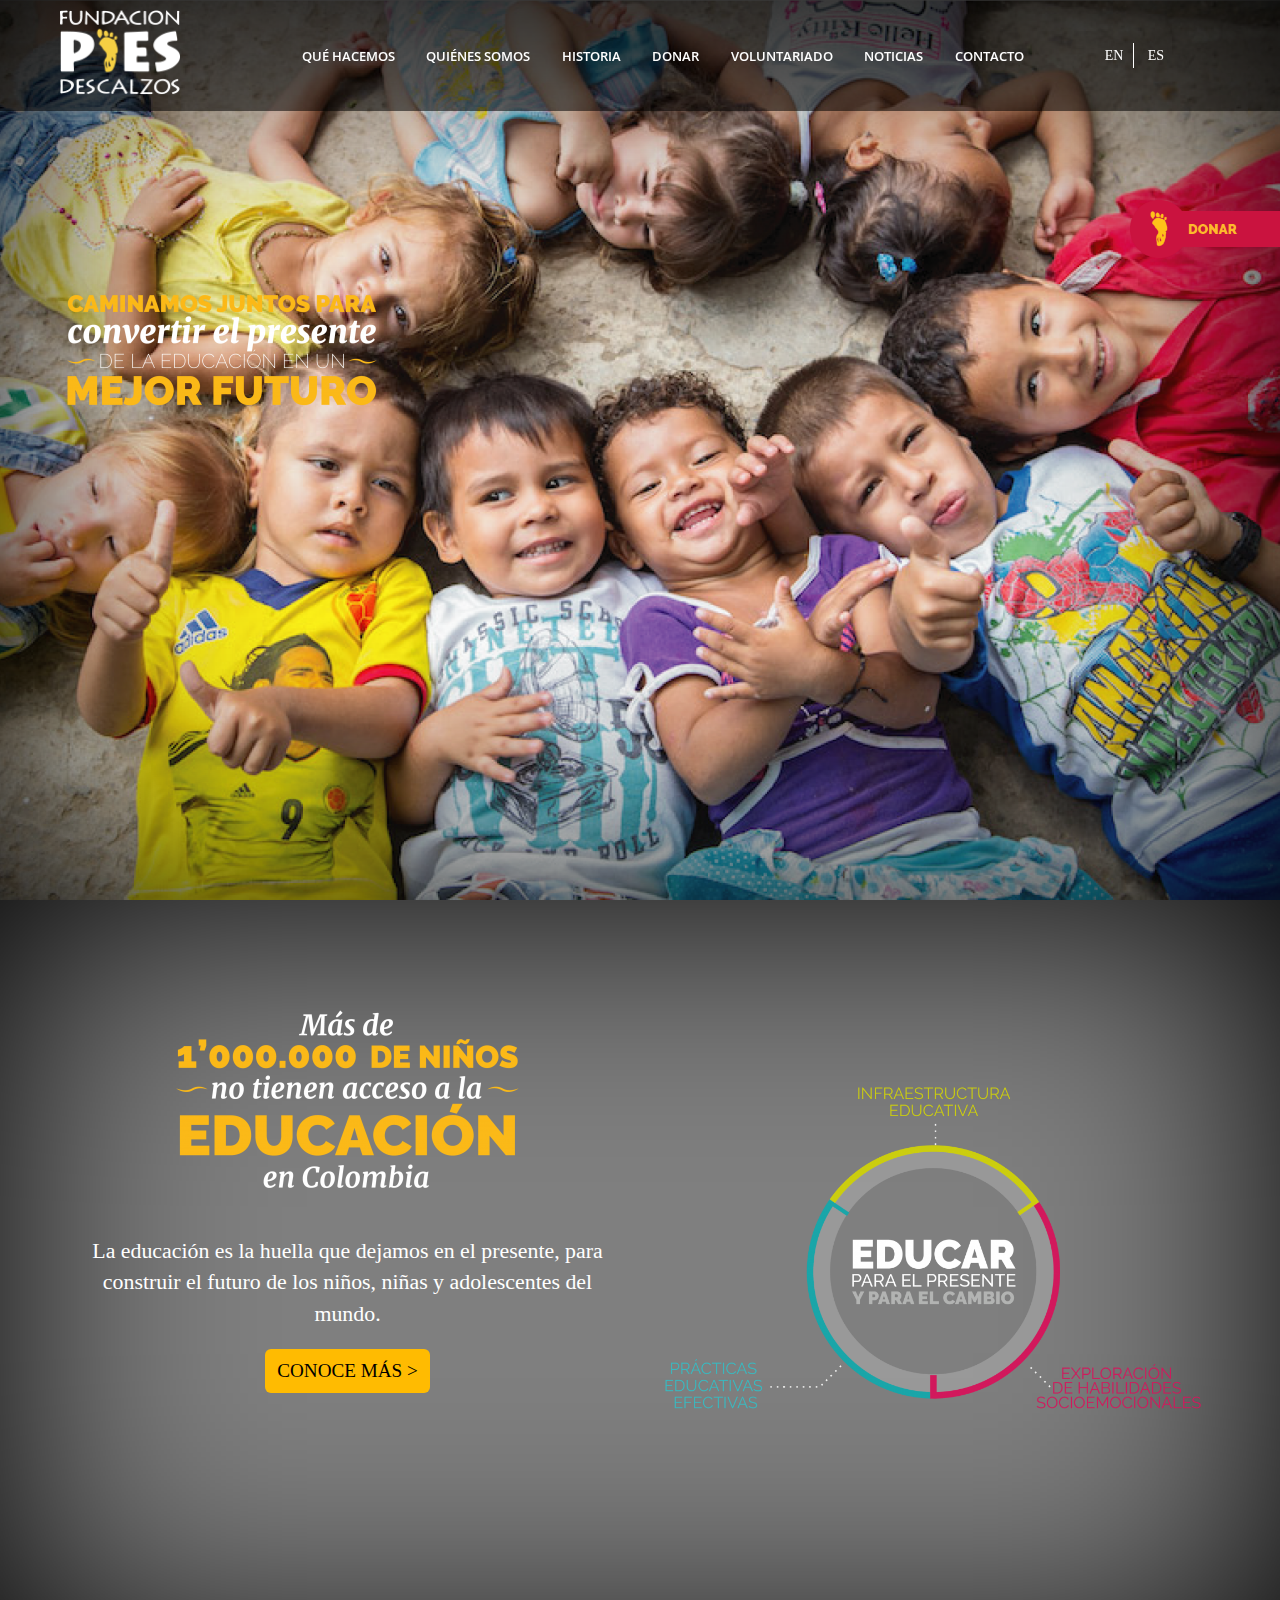
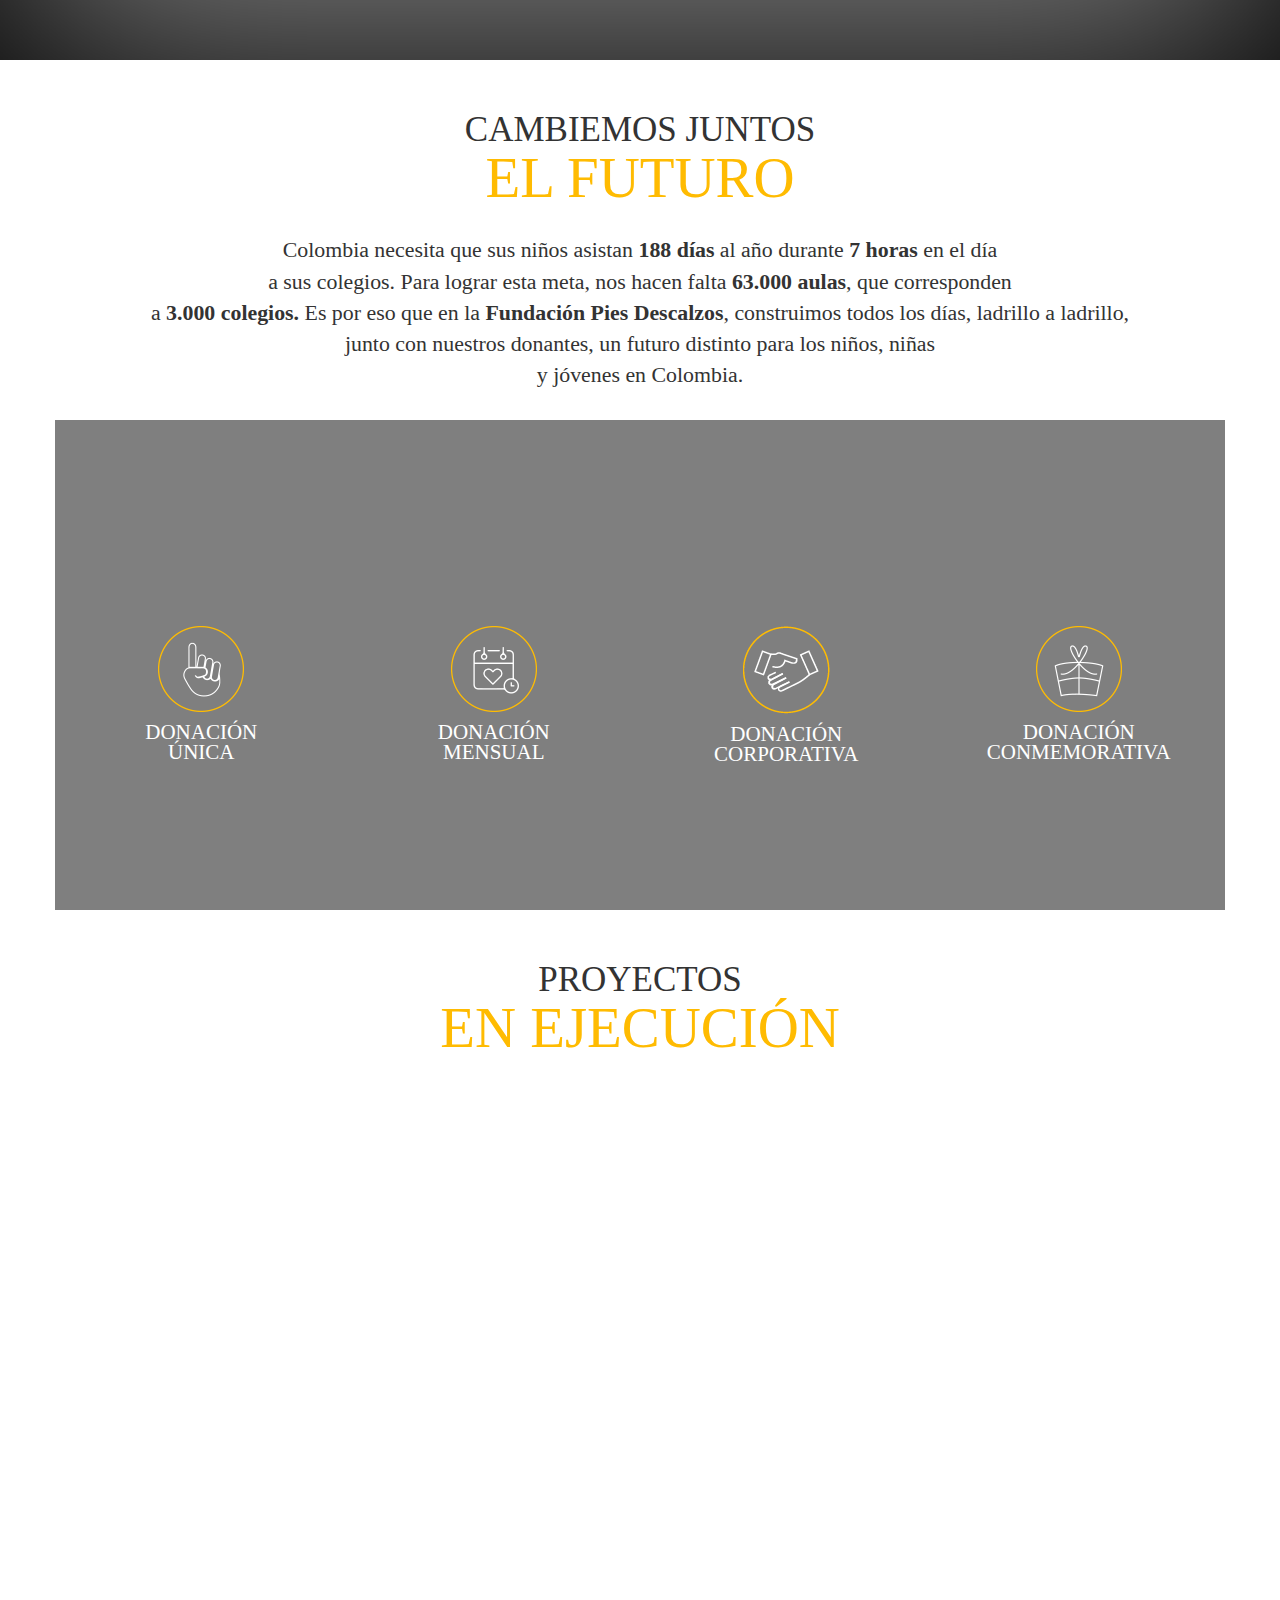
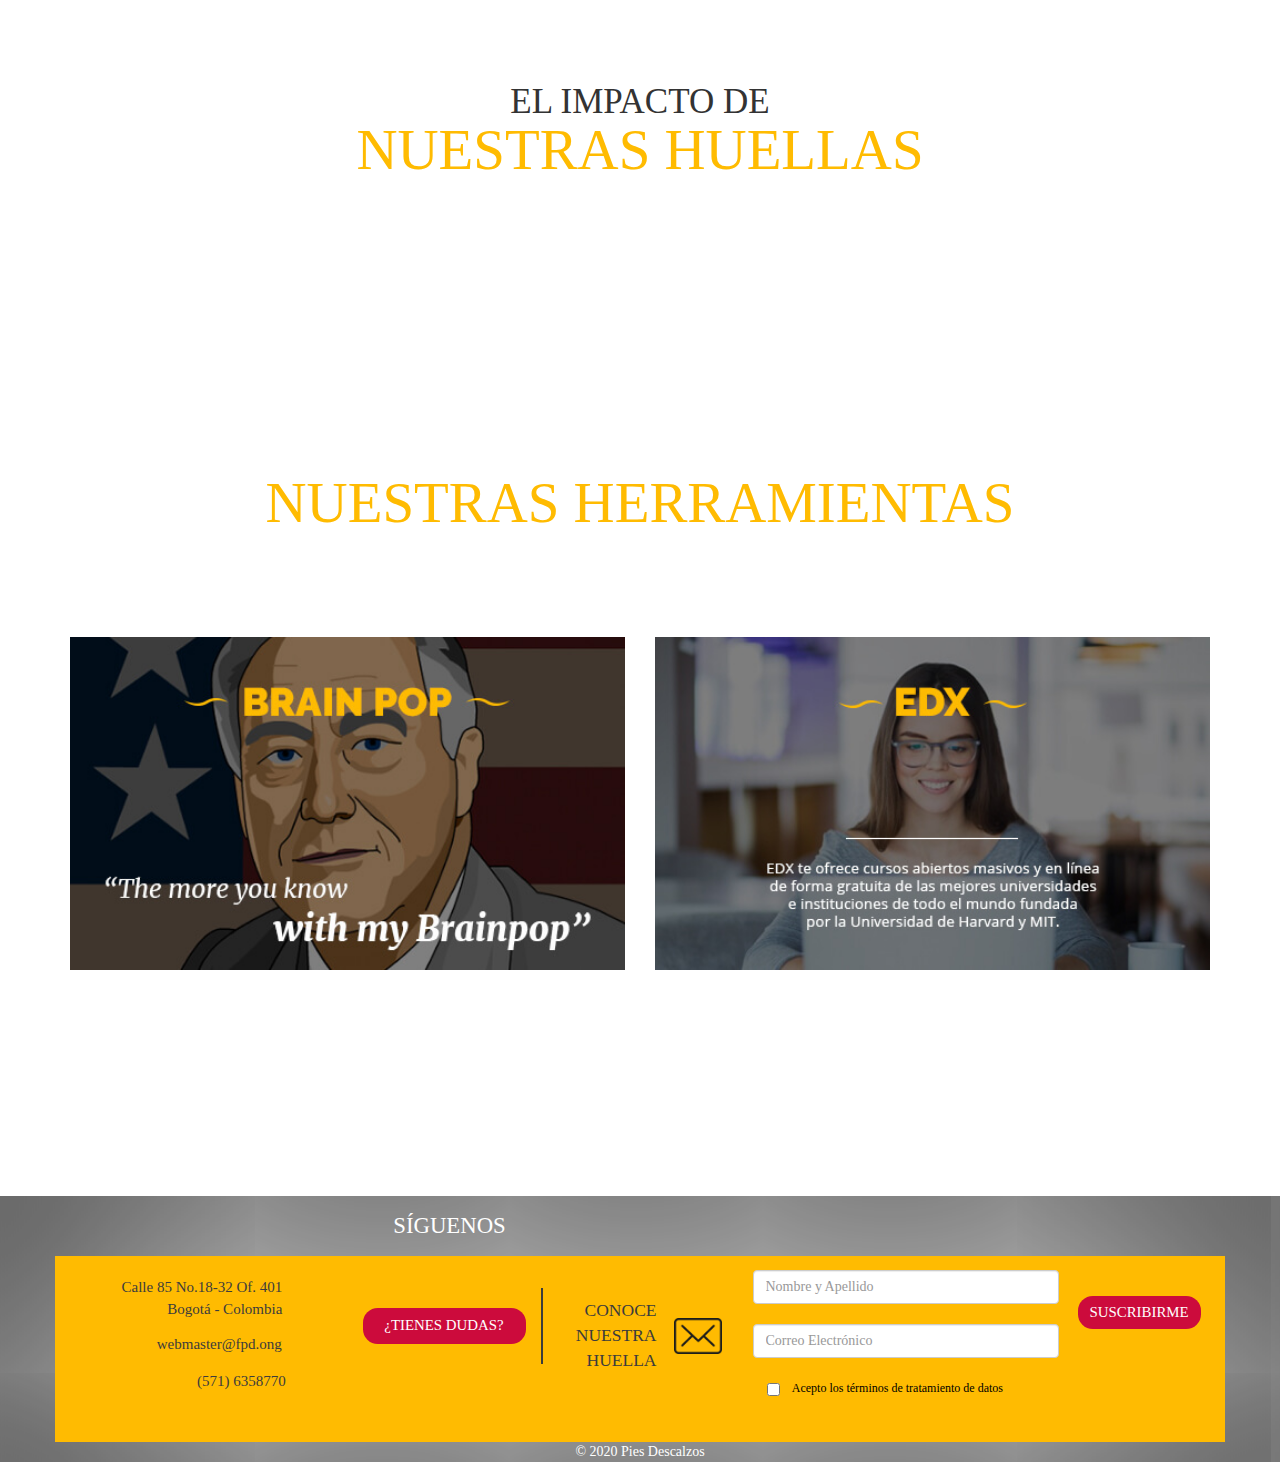
==== Inicio - Pies DescalzosPies Descalzos.html @ f57b121e "[FESCO] Add initial files" ====
<!DOCTYPE html>
<html>

<head>
    <meta http-equiv="Content-Type" content="text/html; charset=UTF-8">
    <title>Fundación Fesco</title>

    <meta http-equiv="X-UA-Compatible" content="IE=edge">
    <meta name="viewport" content="width=device-width, initial-scale=1.0">

    <link rel="dns-prefetch" href="https://s.w.org/">
    <link rel="stylesheet" id="wp-block-library-css" href="./Inicio - Pies DescalzosPies Descalzos_files/style.min.css" type="text/css" media="all">
    <link rel="stylesheet" id="contact-form-7-css" href="./Inicio - Pies DescalzosPies Descalzos_files/styles.css" type="text/css" media="all">
    <link rel="stylesheet" id="wpml-legacy-horizontal-list-0-css" href="./Inicio - Pies DescalzosPies Descalzos_files/style.css" type="text/css" media="all">
    <link rel="stylesheet" id="yith-infs-style-css" href="./Inicio - Pies DescalzosPies Descalzos_files/frontend.css" type="text/css" media="all">
    <link rel="stylesheet" id="the_champ_frontend_css-css" href="./Inicio - Pies DescalzosPies Descalzos_files/front.css" type="text/css" media="all">
    <link rel="stylesheet" id="the_champ_sharing_default_svg-css" href="./Inicio - Pies DescalzosPies Descalzos_files/share-svg.css" type="text/css" media="all">
    <link rel="stylesheet" id="bootstrap-css-css" href="./Inicio - Pies DescalzosPies Descalzos_files/bootstrap.min.css" type="text/css" media="all">
    <link rel="stylesheet" id="bst-css-css" href="./Inicio - Pies DescalzosPies Descalzos_files/bst.css" type="text/css" media="all">
    <link rel="stylesheet" id="slick-css-css" href="./Inicio - Pies DescalzosPies Descalzos_files/slick.css" type="text/css" media="all">
    <link rel="stylesheet" id="slick-theme-css-css" href="./Inicio - Pies DescalzosPies Descalzos_files/slick-theme.css" type="text/css" media="all">
    <link rel="stylesheet" id="animate-css-css" href="./Inicio - Pies DescalzosPies Descalzos_files/animate.css" type="text/css" media="all">
    <link rel="stylesheet" id="styles-css-css" href="./Inicio - Pies DescalzosPies Descalzos_files/theme.css" type="text/css" media="all">
    <script type="text/javascript" src="./Inicio - Pies DescalzosPies Descalzos_files/jquery.js.descarga"></script>
    <script type="text/javascript" src="./Inicio - Pies DescalzosPies Descalzos_files/jquery-migrate.min.js.descarga"></script>

    <style type="text/css" id="wp-custom-css">
        .logo-corporativo img {
            padding: 75px 0;
        }
        
        .donacion-corporativa {
            padding: 90px 0 !important;
        }
        
        article.type-post img,
        article.type-post iframe {
            width: 100%;
        }
        
        article.type-post img {
            width: 100%;
            height: auto;
        }
        
        .intro .the_champ_sharing_container {
            display: none;
        }
        
        .the_champ_sharing_title {
            color: white;
        }
        
        body.page-template-home-tpl #brainpop-container h2 {
            line-height: inherit;
        }
        
        #partners-container {
            padding-bottom: 2em;
        }
        
        @media(max-width:768px) {
            body.page-template-home-tpl #brainpop-container {
                display: block;
            }
            body.page-template-home-tpl #brainpop-container h3 {
                font-size: 24px;
            }
        }
        
        #hb {
            display: none;
        }
        
        #infra {
            color: #ffbb01;
        }
        
        #pract {
            color: #fff;
        }
        
        #la {
            display: none;
        }
        
        #info1 {
            display: block;
        }
        
        #info2 {
            display: none;
        }
        
        .post-template-default .the_champ_horizontal_sharing .theChampSharing {
            background-color: #cd0b3c;
        }
    </style>
</head>

<body class="home page-template page-template-templates page-template-home-tpl page-template-templateshome-tpl-php page page-id-89 chrome">

    <!--[if lt IE 8]>
		<div class="alert alert-warning">
			You are using an <strong>outdated</strong> browser. Please <a href="http://browsehappy.com/">upgrade your browser</a> to improve your experience.
		</div>
	<![endif]-->

    <nav class="navbar navbar-default navbar-fixed-top scroll_menu">
        <div class="container-fluid">
            <div class="row-header">
                <div class="navbar-header">
                    <button type="button" class="navbar-toggle collapsed" data-toggle="collapse" data-target="#navbar">
                        <span class="sr-only">Toggle navigation</span>
                        <span class="icon-bar"></span>
                        <span class="icon-bar"></span>
                        <span class="icon-bar"></span>
                    </button>
                    <a class="navbar-brand" href="https://fundacionpiesdescalzos.com/">
                        <img src="./Inicio - Pies DescalzosPies Descalzos_files/logo.png" alt="Fundación Pies Descalzos">
                    </a>
                </div>
                <div class="collapse navbar-collapse" id="navbar">
                    <div class="menu-menu-espanol-container">
                        <ul id="menu-menu-espanol-1" class="nav navbar-nav navbar-nav--left">
                            <li class="menu-item menu-item-type-post_type menu-item-object-page menu-item-543"><a title="Qué Hacemos" href="https://fundacionpiesdescalzos.com/que-hacemos/">Qué Hacemos</a></li>
                            <li class="menu-item menu-item-type-post_type menu-item-object-page menu-item-544"><a title="Quiénes Somos" href="https://fundacionpiesdescalzos.com/quienes-somos/">Quiénes Somos</a></li>
                            <li class="menu-item menu-item-type-post_type menu-item-object-page menu-item-542"><a title="Historia" href="https://fundacionpiesdescalzos.com/historia/">Historia</a></li>
                            <li class="menu-item menu-item-type-post_type menu-item-object-page menu-item-541"><a title="Donar" href="https://fundacionpiesdescalzos.com/donaciones/">Donar</a></li>
                            <li class="menu-item menu-item-type-post_type menu-item-object-page menu-item-2132"><a title="Voluntariado" href="https://fundacionpiesdescalzos.com/voluntariado/">Voluntariado</a></li>
                            <li class="menu-item menu-item-type-post_type menu-item-object-page menu-item-539"><a title="Noticias" href="https://fundacionpiesdescalzos.com/noticias/">Noticias</a></li>
                            <li class="menu-item menu-item-type-post_type menu-item-object-page menu-item-540"><a title="Contacto" href="https://fundacionpiesdescalzos.com/contacto/">Contacto</a></li>
                        </ul>
                    </div>
                    <div class="wpml-ls-statics-shortcode_actions wpml-ls wpml-ls-legacy-list-horizontal">
                        <ul>
                            <li class="wpml-ls-slot-shortcode_actions wpml-ls-item wpml-ls-item-en wpml-ls-first-item wpml-ls-item-legacy-list-horizontal">
                                <a href="https://fundacionpiesdescalzos.com/en/"><span class="wpml-ls-native">EN</span><span class="wpml-ls-display"><span class="wpml-ls-bracket"> (</span>EN<span class="wpml-ls-bracket">)</span></span></a>
                            </li>
                            <li class="wpml-ls-slot-shortcode_actions wpml-ls-item wpml-ls-item-es wpml-ls-current-language wpml-ls-last-item wpml-ls-item-legacy-list-horizontal">
                                <a href="https://fundacionpiesdescalzos.com/"><span class="wpml-ls-native">ES</span></a>
                            </li>
                        </ul>
                    </div>
                    <div class="follow">
                        <ul>
                            <li><a href="https://www.facebook.com/fpiesdescalzos/?ref=ts" class="social-icn fb" target="_blank">Facebook</a></li>
                            <li><a href="https://twitter.com/fpiesdescalzos" class="social-icn tw" target="_blank">Twitter</a></li>
                            <li><a href="https://www.youtube.com/user/fundpiesdescalzos" class="social-icn yt" target="_blank">Youtube</a></li>
                            <li><a href="https://www.instagram.com/fpiesdescalzos/" class="social-icn in" target="_blank">Instagram</a></li>
                            <li><a href="https://www.linkedin.com/company/10414649/" class="social-icn lin" target="_blank">LinkedIn</a></li>
                            <li><a href="https://piesdescalzoslive.wordpress.com/" class="social-icn let" target="_blank">LinkedIn</a></li>
                        </ul>
                    </div>

                    <a class="the-fly" href="https://fundacionpiesdescalzos.com/donaciones/">
                        <img src="./Inicio - Pies DescalzosPies Descalzos_files/Mosca-Donar.png" alt="Fundación Pies Descalzos">
                    </a>
                </div>
                <!-- /.navbar-collapse -->
            </div>
        </div>
        <!-- /.container -->
    </nav>

    <div class="container-fluid">
        <div class="row" id="slider-img">
            <div class="container">
                <div class="copy-video wow fadeInLeft" style="visibility: visible; animation-name: fadeInLeft;">
                    <img src="./Inicio - Pies DescalzosPies Descalzos_files/1.-Home_Manifiesto-03-e1569962369963.png" alt="Inicio">
                </div>
            </div>
        </div>
    </div>

    <div class="container-fluid">
        <div class="row" id="infographics-container">
            <div class="container">
                <div class="col-md-6 text wow fadeInLeft" data-wow-duration="0.5s" data-wow-delay="1s" style="visibility: visible; animation-duration: 0.5s; animation-delay: 1s; animation-name: fadeInLeft;">
                    <h2>
	    			<img src="./Inicio - Pies DescalzosPies Descalzos_files/1.-Home_Acceso-01-e1564070833444.png" alt="Inicio">
	    		</h2>
                    <div class="text-body wow fadeInLeft" style="visibility: visible; animation-name: fadeInLeft;">
                        La educación es la huella que dejamos en el presente, para construir el futuro de los niños, niñas y adolescentes del mundo. <a href="https://fundacionpiesdescalzos.com/que-hacemos/" class="wow bounceIn" data-wow-duration="0.5s" data-wow-delay="1s" style="visibility: visible; animation-duration: 0.5s; animation-delay: 1s; animation-name: bounceIn;">Conoce más &gt;</a>
                    </div>
                </div>
                <div class="col-md-6 image wow slideInOut animated" data-wow-duration="1s" data-wow-delay="1s" style="visibility: visible; animation-duration: 1s; animation-delay: 1s;">
                    <img class="wow zoomIn" data-wow-duration="1.5s" data-wow-delay="1s" src="./Inicio - Pies DescalzosPies Descalzos_files/1.-Home_Legado-02-e1569964553859.png" alt="Inicio" style="visibility: visible; animation-duration: 1.5s; animation-delay: 1s; animation-name: zoomIn;">
                </div>
            </div>
        </div>
        <!-- /.row -->
    </div>
    <!-- /.container -->

    <div class="container-fluid">
        <div class="row" id="items-value-container">
            <div class="container">
                <div class="head-body wow fadeInUp" data-wow-duration="1.5s" data-wow-delay="1s" style="visibility: visible; animation-duration: 1.5s; animation-delay: 1s; animation-name: fadeInUp;">
                    <h2>Cambiemos Juntos</h2>
                    <h3>El Futuro</h3>
                    <p>Colombia necesita que sus niños asistan<strong> 188 días </strong>al año durante<strong> 7 horas </strong>en el día
                        <br> a sus colegios. Para lograr esta meta, nos hacen falta<strong> 63.000 aulas</strong>, que corresponden
                        <br> a
                        <strong> 3.000 colegios.&nbsp;</strong>Es por eso que en la <strong>Fundación Pies Descalzos</strong>, construimos todos los días, ladrillo a ladrillo, junto con nuestros donantes, un futuro distinto para los niños, niñas
                        <br> y jóvenes en Colombia.</p>
                </div>
                <div class="value-items no-gutter">
                    <div class="col-md-3 item wow slideInOut animated" data-wow-duration="1.5s" data-wow-delay="1s" style="visibility: visible; animation-duration: 1.5s; animation-delay: 1s;">
                        <a href="https://fundacionpiesdescalzos.com//donaciones/#home">
                            <div class="front" style="background-image:url(https://fundacionpiesdescalzos.com/wp-content/uploads/2019/04/Home_Donación-1.jpg);"></div>
                            <div class="back" style="background-image:url(https://fundacionpiesdescalzos.com/wp-content/uploads/2019/04/Home_Donación-1-BW.jpg);"></div>
                            <figure class="wow bounceIn" data-wow-duration="0.5s" data-wow-delay="1s" style="visibility: visible; animation-duration: 0.5s; animation-delay: 1s; animation-name: bounceIn;">
                                <img lass="wow zoomIn" data-wow-duration="0.5s" data-wow-delay="1s" src="./Inicio - Pies DescalzosPies Descalzos_files/hand.png" alt="shakira">
                            </figure>
                        </a>
                        <div class="text-body">
                            <h3><a href="https://fundacionpiesdescalzos.com//donaciones">Donación</a></h3>
                            <h4>Única</h4>
                            <p>Ayúdanos con una donación que será invertida en nuestro modelo educativo.</p>
                        </div>
                    </div>
                    <div class="col-md-3 item wow slideInOut animated" data-wow-duration="1.5s" data-wow-delay="1s" style="visibility: visible; animation-duration: 1.5s; animation-delay: 1s;">
                        <a href="https://fundacionpiesdescalzos.com//donaciones/#menu1">
                            <div class="front" style="background-image:url(https://fundacionpiesdescalzos.com/wp-content/uploads/2019/04/Home_Donación-2.jpg);"></div>
                            <div class="back" style="background-image:url(https://fundacionpiesdescalzos.com/wp-content/uploads/2019/04/Home_Donación-2-BW.jpg);"></div>
                            <figure class="wow bounceIn" data-wow-duration="0.5s" data-wow-delay="1s" style="visibility: visible; animation-duration: 0.5s; animation-delay: 1s; animation-name: bounceIn;">
                                <img lass="wow zoomIn" data-wow-duration="0.5s" data-wow-delay="1s" src="./Inicio - Pies DescalzosPies Descalzos_files/calendar.png" alt="shakira">
                            </figure>
                        </a>
                        <div class="text-body">
                            <h3><a href="https://fundacionpiesdescalzos.com//donaciones#menu1">Donación</a></h3>
                            <h4>Mensual</h4>
                            <p>Ayúdanos con una donación mensual que será invertida en la implementación de proyectos educativos y adecuación de espacios.</p>
                        </div>
                    </div>
                    <div class="col-md-3 item wow slideInOut animated" data-wow-duration="1.5s" data-wow-delay="1s" style="visibility: visible; animation-duration: 1.5s; animation-delay: 1s;">
                        <a href="https://fundacionpiesdescalzos.com//donaciones/#menu2">
                            <div class="front" style="background-image:url(https://fundacionpiesdescalzos.com/wp-content/uploads/2019/04/Home_Donación-3.jpg);"></div>
                            <div class="back" style="background-image:url(https://fundacionpiesdescalzos.com/wp-content/uploads/2019/04/Home_Donación-3-BW.jpg);"></div>
                            <figure class="wow bounceIn" data-wow-duration="0.5s" data-wow-delay="1s" style="visibility: visible; animation-duration: 0.5s; animation-delay: 1s; animation-name: bounceIn;">
                                <img lass="wow zoomIn" data-wow-duration="0.5s" data-wow-delay="1s" src="./Inicio - Pies DescalzosPies Descalzos_files/icono-pies-10-10-10.png" alt="shakira">
                            </figure>
                        </a>
                        <div class="text-body">
                            <h3><a href="https://fundacionpiesdescalzos.com//donaciones#menu2">Donación</a></h3>
                            <h4>Corporativa</h4>
                            <p>A través de nuestro voluntariado acompaña a estudiantes Pies Descalzos en momentos de aprendizajes significativos.</p>
                        </div>
                    </div>
                    <div class="col-md-3 item wow slideInOut animated" data-wow-duration="1.5s" data-wow-delay="1s" style="visibility: visible; animation-duration: 1.5s; animation-delay: 1s;">
                        <a href="https://fundacionpiesdescalzos.com//donaciones/#menu3">
                            <div class="front" style="background-image:url(https://fundacionpiesdescalzos.com/wp-content/uploads/2019/04/Home_Donación-4-1.jpg);"></div>
                            <div class="back" style="background-image:url(https://fundacionpiesdescalzos.com/wp-content/uploads/2019/04/Home_Donación-4-BW.jpg);"></div>
                            <figure class="wow bounceIn" data-wow-duration="0.5s" data-wow-delay="1s" style="visibility: visible; animation-duration: 0.5s; animation-delay: 1s; animation-name: bounceIn;">
                                <img lass="wow zoomIn" data-wow-duration="0.5s" data-wow-delay="1s" src="./Inicio - Pies DescalzosPies Descalzos_files/gift.png" alt="shakira">
                            </figure>
                        </a>
                        <div class="text-body">
                            <h3><a href="https://fundacionpiesdescalzos.com//donaciones#menu3">Donación</a></h3>
                            <h4>Conmemorativa</h4>
                            <p>Regala un bono que representa la oportunidad de educación para un niño colombiano.</p>
                        </div>
                    </div>
                </div>
            </div>
        </div>
        <!-- /.row -->
    </div>
    <!-- /.container -->
    <div class="container-fluid">
        <div class="row" id="impact-value-container-proyects">
            <div class="container">
                <div class="head-body">
                    <header>
                        <h2>PROYECTOS</h2>
                        <h3>EN EJECUCIÓN</h3>
                    </header>
                </div>

                <div class="row news-list no-gutter">
                    <article class="new-item-proyect col-md-3" style="background-image:url(https://fundacionpiesdescalzos.com/wp-content/uploads/2019/12/WhatsApp-Image-2019-11-21-at-08.30.08.jpeg);">
                        <a href="https://fundacionpiesdescalzos.com/shakira-fundacion-pies-descalzos-y-education-above-all-firman-convenio-que-beneficiara-a-54-000-ninos-en-colombia/">
                            <h2>Todos al Cole</h2>
                        </a>
                        <img src="./Inicio - Pies DescalzosPies Descalzos_files/ver-mas.png" alt="">
                    </article>
                    <article class="new-item-proyect col-md-3" style="background-image:url(https://fundacionpiesdescalzos.com/wp-content/uploads/2019/12/72665856_10157944844499560_4022115333719457792_n.jpg);">
                        <a href="https://fundacionpiesdescalzos.com/transitando-la-escuela/">
                            <h2>Transitando la escuela</h2>
                        </a>
                        <img src="./Inicio - Pies DescalzosPies Descalzos_files/ver-mas.png" alt="">
                    </article>
                    <article class="new-item-proyect col-md-3" style="background-image:url(https://fundacionpiesdescalzos.com/wp-content/uploads/2019/12/71381796_10155715529038078_7188849567792627712_o.jpg);">
                        <a href="https://fundacionpiesdescalzos.com/la-fundacion-pies-descalzos-y-lenovo-le-apuestan-a-la-tecnologia-para-transformar-las-aulas-de-clase/">
                            <h2>Creando Juntos</h2>
                        </a>
                        <img src="./Inicio - Pies DescalzosPies Descalzos_files/ver-mas.png" alt="">
                    </article>
                    <article class="new-item-proyect col-md-3" style="background-image:url(https://fundacionpiesdescalzos.com/wp-content/uploads/2019/08/WhatsApp-Image-2019-08-08-at-12.49.19-4.jpeg);">
                        <a href="https://fundacionpiesdescalzos.com/iniciamos-construccion/">
                            <h2>Nuevo Bosque</h2>
                        </a>
                        <img src="./Inicio - Pies DescalzosPies Descalzos_files/ver-mas.png" alt="">
                    </article>

                </div>
            </div>

        </div>
        <!-- /.row -->
    </div>
    <!-- /.container -->
    <div class="container-fluid">
        <div class="row" id="impact-value-container">
            <div class="container">
                <div class="head-body">
                    <header>
                        <h2>El Impacto de</h2>
                        <h3>Nuestras Huellas</h3>
                        <p>&nbsp;</p>
                    </header>
                </div>
                <div class="impact-items">

                    <div class="col-md-3 item wow bounceIn" style="visibility: hidden; animation-name: none;">
                        <figure><img src="./Inicio - Pies DescalzosPies Descalzos_files/couple.png" alt="shakira impacto"></figure>
                        <div class="text-body">
                            <p>Más de</p>
                            <p><strong>80.000</strong></p>
                            <p>Beneficiados</p>
                        </div>
                    </div>

                    <div class="col-md-3 item wow bounceIn" style="visibility: hidden; animation-name: none;">
                        <figure><img src="./Inicio - Pies DescalzosPies Descalzos_files/tools.png" alt="shakira impacto"></figure>
                        <div class="text-body">
                            <p>Más de</p>
                            <p><b>30.000</b></p>
                            <p>Metros construidos</p>
                        </div>
                    </div>

                    <div class="col-md-3 item wow bounceIn" style="visibility: hidden; animation-name: none;">
                        <figure><img src="./Inicio - Pies DescalzosPies Descalzos_files/give.png" alt="shakira impacto"></figure>
                        <div class="text-body">
                            <p>Más de</p>
                            <p><strong>500</strong></p>
                            <p>Donantes</p>
                        </div>
                    </div>

                    <div class="col-md-3 item wow bounceIn" style="visibility: hidden; animation-name: none;">
                        <figure><img src="./Inicio - Pies DescalzosPies Descalzos_files/share.png" alt="shakira impacto"></figure>
                        <div class="text-body">
                            <p>Más de</p>
                            <p><b>300</b></p>
                            <p>Aliados</p>
                        </div>
                    </div>
                </div>
            </div>
        </div>
        <!-- /.row -->
    </div>
    <!-- /.container -->

    <div class="container-fluid">
        <div class="row" id="brainpop-container">
            <div class="container">
                <p>
                    <!--h2>Nuestras Herramientas</h2-->
                </p>
                <h3>Nuestras Herramientas</h3>
                <div class="images-brain">
                    <div class="col-md-6">
                        <a href="https://www.brainpop.com/" target="&quot;_blank">
                            <br>
                            <img src="./Inicio - Pies DescalzosPies Descalzos_files/PD_Banner_BrainPop-EDX_V1_0002_BrainPop.jpg" alt="brainpop" width="100%">
                            <br>
                        </a>
                    </div>
                    <div class="col-md-6">
                        <a href="https://www.edx.org/es" target="&quot;_blank">
                            <br>
                            <img src="./Inicio - Pies DescalzosPies Descalzos_files/PD_Banner_BrainPop-EDX_V1_0001_EDX.jpg" alt="" width="100%">
                            <br>
                        </a>
                    </div>
                </div>
            </div>
        </div>
        <!-- /.row -->
    </div>
    <!-- /.container -->

    <div class="container-fluid">
        <div class="row" id="partners-container">
            <div class="container">
                <div class="impact-items wow fadeIn slick-initialized slick-slider slick-dotted" data-wow-duration="1s" data-wow-delay="0.5s" style="visibility: hidden; animation-duration: 1s; animation-delay: 0.5s; animation-name: none;">
                    <button class="slick-prev slick-arrow" aria-label="Previous" type="button" style="display: block;">Previous</button>

                    <div class="slick-list draggable">
                        <div class="slick-track" style="opacity: 1; width: 24570px; transform: translate3d(-7020px, 0px, 0px); transition: transform 2500ms ease 0s;">
                            <div class="item wow fadeInUp slick-slide slick-cloned" data-wow-duration="0.5s" data-wow-delay="0.5s" data-slick-index="-6" aria-hidden="true" tabindex="-1" style="width: 167px; visibility: hidden; animation-duration: 0.5s; animation-delay: 0.5s; animation-name: none;">
                                <figure><img src="./Inicio - Pies DescalzosPies Descalzos_files/UniversidadSabana-1.png" alt="pies descalzos partners"></figure>
                            </div>
                            <div class="item wow fadeInUp slick-slide slick-cloned" data-wow-duration="0.5s" data-wow-delay="0.5s" data-slick-index="-5" aria-hidden="true" tabindex="-1" style="width: 167px; visibility: hidden; animation-duration: 0.5s; animation-delay: 0.5s; animation-name: none;">
                                <figure><img src="./Inicio - Pies DescalzosPies Descalzos_files/UMetropolitana.jpg" alt="pies descalzos partners"></figure>
                            </div>
                            <div class="item wow fadeInUp slick-slide slick-cloned" data-wow-duration="0.5s" data-wow-delay="0.5s" data-slick-index="-4" aria-hidden="true" tabindex="-1" style="width: 167px; visibility: hidden; animation-duration: 0.5s; animation-delay: 0.5s; animation-name: none;">
                                <figure><img src="./Inicio - Pies DescalzosPies Descalzos_files/Sin-título-2-01.png" alt="pies descalzos partners"></figure>
                            </div>
                            <div class="item wow fadeInUp slick-slide slick-cloned" data-wow-duration="0.5s" data-wow-delay="0.5s" data-slick-index="-3" aria-hidden="true" tabindex="-1" style="width: 167px; visibility: hidden; animation-duration: 0.5s; animation-delay: 0.5s; animation-name: none;">
                                <figure><img src="./Inicio - Pies DescalzosPies Descalzos_files/Verde-Oliva.png" alt="pies descalzos partners"></figure>
                            </div>
                            <div class="item wow fadeInUp slick-slide slick-cloned" data-wow-duration="0.5s" data-wow-delay="0.5s" data-slick-index="-2" aria-hidden="true" tabindex="-1" style="width: 167px; visibility: hidden; animation-duration: 0.5s; animation-delay: 0.5s; animation-name: none;">
                                <figure><img src="./Inicio - Pies DescalzosPies Descalzos_files/vitol.jpg" alt="pies descalzos partners"></figure>
                            </div>
                            <div class="item wow fadeInUp slick-slide slick-cloned" data-wow-duration="0.5s" data-wow-delay="0.5s" data-slick-index="-1" aria-hidden="true" tabindex="-1" style="width: 167px; visibility: hidden; animation-duration: 0.5s; animation-delay: 0.5s; animation-name: none;">
                                <figure><img src="./Inicio - Pies DescalzosPies Descalzos_files/ZurichInternationalSchool.jpg" alt="pies descalzos partners"></figure>
                            </div>
                            <div class="item wow fadeInUp slick-slide" data-wow-duration="0.5s" data-wow-delay="0.5s" data-slick-index="0" aria-hidden="true" tabindex="-1" role="tabpanel" id="slick-slide00" aria-describedby="slick-slide-control00" style="width: 167px; visibility: hidden; animation-duration: 0.5s; animation-delay: 0.5s; animation-name: none;">
                                <figure><img src="./Inicio - Pies DescalzosPies Descalzos_files/aecid.jpg" alt="pies descalzos partners"></figure>
                            </div>
                            <div class="item wow fadeInUp slick-slide" data-wow-duration="0.5s" data-wow-delay="0.5s" data-slick-index="1" aria-hidden="true" tabindex="-1" role="tabpanel" id="slick-slide01" style="width: 167px; visibility: hidden; animation-duration: 0.5s; animation-delay: 0.5s; animation-name: none;">
                                <figure><img src="./Inicio - Pies DescalzosPies Descalzos_files/Aeiotu-M.jpg" alt="pies descalzos partners"></figure>
                            </div>
                            <div class="item wow fadeInUp slick-slide" data-wow-duration="0.5s" data-wow-delay="0.5s" data-slick-index="2" aria-hidden="true" tabindex="-1" role="tabpanel" id="slick-slide02" style="width: 167px; visibility: hidden; animation-duration: 0.5s; animation-delay: 0.5s; animation-name: none;">
                                <figure><img src="./Inicio - Pies DescalzosPies Descalzos_files/AlcaldíaBarranquilla.jpg" alt="pies descalzos partners"></figure>
                            </div>
                            <div class="item wow fadeInUp slick-slide" data-wow-duration="0.5s" data-wow-delay="0.5s" data-slick-index="3" aria-hidden="true" tabindex="-1" role="tabpanel" id="slick-slide03" style="width: 167px; visibility: hidden; animation-duration: 0.5s; animation-delay: 0.5s; animation-name: none;">
                                <figure><img src="./Inicio - Pies DescalzosPies Descalzos_files/AlcaldíaCartagena.jpg" alt="pies descalzos partners"></figure>
                            </div>
                            <div class="item wow fadeInUp slick-slide" data-wow-duration="0.5s" data-wow-delay="0.5s" data-slick-index="4" aria-hidden="true" tabindex="-1" role="tabpanel" id="slick-slide04" style="width: 167px; visibility: hidden; animation-duration: 0.5s; animation-delay: 0.5s; animation-name: none;">
                                <figure><img src="./Inicio - Pies DescalzosPies Descalzos_files/Avianca_Logo.svg_.png" alt="pies descalzos partners"></figure>
                            </div>
                            <div class="item wow fadeInUp slick-slide" data-wow-duration="0.5s" data-wow-delay="0.5s" data-slick-index="5" aria-hidden="true" tabindex="-1" role="tabpanel" id="slick-slide05" style="width: 167px; visibility: hidden; animation-duration: 0.5s; animation-delay: 0.5s; animation-name: none;">
                                <figure><img src="./Inicio - Pies DescalzosPies Descalzos_files/Ayuda-en-acción.jpg" alt="pies descalzos partners"></figure>
                            </div>
                            <div class="item wow fadeInUp slick-slide" data-wow-duration="0.5s" data-wow-delay="0.5s" data-slick-index="6" aria-hidden="true" tabindex="-1" role="tabpanel" id="slick-slide06" aria-describedby="slick-slide-control01" style="width: 167px; visibility: hidden; animation-duration: 0.5s; animation-delay: 0.5s; animation-name: none;">
                                <figure><img src="./Inicio - Pies DescalzosPies Descalzos_files/barranquilla_logo.gif" alt="pies descalzos partners"></figure>
                            </div>
                            <div class="item wow fadeInUp slick-slide" data-wow-duration="0.5s" data-wow-delay="0.5s" data-slick-index="7" aria-hidden="true" tabindex="-1" role="tabpanel" id="slick-slide07" style="width: 167px; visibility: hidden; animation-duration: 0.5s; animation-delay: 0.5s; animation-name: none;">
                                <figure><img src="./Inicio - Pies DescalzosPies Descalzos_files/Bid-M.jpg" alt="pies descalzos partners"></figure>
                            </div>
                            <div class="item wow fadeInUp slick-slide" data-wow-duration="0.5s" data-wow-delay="0.5s" data-slick-index="8" aria-hidden="true" tabindex="-1" role="tabpanel" id="slick-slide08" style="width: 167px; visibility: hidden; animation-duration: 0.5s; animation-delay: 0.5s; animation-name: none;">
                                <figure><img src="./Inicio - Pies DescalzosPies Descalzos_files/logo-colombo.png" alt="pies descalzos partners"></figure>
                            </div>
                            <div class="item wow fadeInUp slick-slide" data-wow-duration="0.5s" data-wow-delay="0.5s" data-slick-index="9" aria-hidden="true" tabindex="-1" role="tabpanel" id="slick-slide09" style="width: 167px; visibility: hidden; animation-duration: 0.5s; animation-delay: 0.5s; animation-name: none;">
                                <figure><img src="./Inicio - Pies DescalzosPies Descalzos_files/Logo-cinecolombia.png" alt="pies descalzos partners"></figure>
                            </div>
                            <div class="item wow fadeInUp slick-slide" data-wow-duration="0.5s" data-wow-delay="0.5s" data-slick-index="10" aria-hidden="true" tabindex="-1" role="tabpanel" id="slick-slide010" style="width: 167px; visibility: hidden; animation-duration: 0.5s; animation-delay: 0.5s; animation-name: none;">
                                <figure><img src="./Inicio - Pies DescalzosPies Descalzos_files/CLINTON.jpg" alt="pies descalzos partners"></figure>
                            </div>
                            <div class="item wow fadeInUp slick-slide" data-wow-duration="0.5s" data-wow-delay="0.5s" data-slick-index="11" aria-hidden="true" tabindex="-1" role="tabpanel" id="slick-slide011" style="width: 167px; visibility: hidden; animation-duration: 0.5s; animation-delay: 0.5s; animation-name: none;">
                                <figure><img src="./Inicio - Pies DescalzosPies Descalzos_files/Comunidad-de-Madrid.jpg" alt="pies descalzos partners"></figure>
                            </div>
                            <div class="item wow fadeInUp slick-slide" data-wow-duration="0.5s" data-wow-delay="0.5s" data-slick-index="12" aria-hidden="true" tabindex="-1" role="tabpanel" id="slick-slide012" aria-describedby="slick-slide-control02" style="width: 167px; visibility: hidden; animation-duration: 0.5s; animation-delay: 0.5s; animation-name: none;">
                                <figure><img src="./Inicio - Pies DescalzosPies Descalzos_files/Costa_Logo4c_Positiv.jpg" alt="pies descalzos partners"></figure>
                            </div>
                            <div class="item wow fadeInUp slick-slide" data-wow-duration="0.5s" data-wow-delay="0.5s" data-slick-index="13" aria-hidden="true" tabindex="-1" role="tabpanel" id="slick-slide013" style="width: 167px; visibility: hidden; animation-duration: 0.5s; animation-delay: 0.5s; animation-name: none;">
                                <figure><img src="./Inicio - Pies DescalzosPies Descalzos_files/CuentaChoco.png" alt="pies descalzos partners"></figure>
                            </div>
                            <div class="item wow fadeInUp slick-slide" data-wow-duration="0.5s" data-wow-delay="0.5s" data-slick-index="14" aria-hidden="true" tabindex="-1" role="tabpanel" id="slick-slide014" style="width: 167px; visibility: hidden; animation-duration: 0.5s; animation-delay: 0.5s; animation-name: none;">
                                <figure><img src="./Inicio - Pies DescalzosPies Descalzos_files/Detonante.png" alt="pies descalzos partners"></figure>
                            </div>
                            <div class="item wow fadeInUp slick-slide" data-wow-duration="0.5s" data-wow-delay="0.5s" data-slick-index="15" aria-hidden="true" tabindex="-1" role="tabpanel" id="slick-slide015" style="width: 167px; visibility: hidden; animation-duration: 0.5s; animation-delay: 0.5s; animation-name: none;">
                                <figure><img src="./Inicio - Pies DescalzosPies Descalzos_files/EdX_Logo.png" alt="pies descalzos partners"></figure>
                            </div>
                            <div class="item wow fadeInUp slick-slide" data-wow-duration="0.5s" data-wow-delay="0.5s" data-slick-index="16" aria-hidden="true" tabindex="-1" role="tabpanel" id="slick-slide016" style="width: 167px; visibility: hidden; animation-duration: 0.5s; animation-delay: 0.5s; animation-name: none;">
                                <figure><img src="./Inicio - Pies DescalzosPies Descalzos_files/Ecopetrol.png" alt="pies descalzos partners"></figure>
                            </div>
                            <div class="item wow fadeInUp slick-slide" data-wow-duration="0.5s" data-wow-delay="0.5s" data-slick-index="17" aria-hidden="true" tabindex="-1" role="tabpanel" id="slick-slide017" style="width: 167px; visibility: hidden; animation-duration: 0.5s; animation-delay: 0.5s; animation-name: none;">
                                <figure><img src="./Inicio - Pies DescalzosPies Descalzos_files/Embajada-de-alemania.jpg" alt="pies descalzos partners"></figure>
                            </div>
                            <div class="item wow fadeInUp slick-slide" data-wow-duration="0.5s" data-wow-delay="0.5s" data-slick-index="18" aria-hidden="true" tabindex="-1" role="tabpanel" id="slick-slide018" aria-describedby="slick-slide-control03" style="width: 167px; visibility: hidden; animation-duration: 0.5s; animation-delay: 0.5s; animation-name: none;">
                                <figure><img src="./Inicio - Pies DescalzosPies Descalzos_files/Faber-Castell.png" alt="pies descalzos partners"></figure>
                            </div>
                            <div class="item wow fadeInUp slick-slide" data-wow-duration="0.5s" data-wow-delay="0.5s" data-slick-index="19" aria-hidden="true" tabindex="-1" role="tabpanel" id="slick-slide019" style="width: 167px; visibility: hidden; animation-duration: 0.5s; animation-delay: 0.5s; animation-name: none;">
                                <figure><img src="./Inicio - Pies DescalzosPies Descalzos_files/FCBARCELONA2.png" alt="pies descalzos partners"></figure>
                            </div>
                            <div class="item wow fadeInUp slick-slide" data-wow-duration="0.5s" data-wow-delay="0.5s" data-slick-index="20" aria-hidden="true" tabindex="-1" role="tabpanel" id="slick-slide020" style="width: 167px; visibility: hidden; animation-duration: 0.5s; animation-delay: 0.5s; animation-name: none;">
                                <figure><img src="./Inicio - Pies DescalzosPies Descalzos_files/fcbescola-2.png" alt="pies descalzos partners"></figure>
                            </div>
                            <div class="item wow fadeInUp slick-slide" data-wow-duration="0.5s" data-wow-delay="0.5s" data-slick-index="21" aria-hidden="true" tabindex="-1" role="tabpanel" id="slick-slide021" style="width: 167px; visibility: hidden; animation-duration: 0.5s; animation-delay: 0.5s; animation-name: none;">
                                <figure><img src="./Inicio - Pies DescalzosPies Descalzos_files/Fundacion-Aladina-e1527108195658.png" alt="pies descalzos partners"></figure>
                            </div>
                            <div class="item wow fadeInUp slick-slide" data-wow-duration="0.5s" data-wow-delay="0.5s" data-slick-index="22" aria-hidden="true" tabindex="-1" role="tabpanel" id="slick-slide022" style="width: 167px; visibility: hidden; animation-duration: 0.5s; animation-delay: 0.5s; animation-name: none;">
                                <figure><img src="./Inicio - Pies DescalzosPies Descalzos_files/Fundacolombia.jpg" alt="pies descalzos partners"></figure>
                            </div>
                            <div class="item wow fadeInUp slick-slide" data-wow-duration="0.5s" data-wow-delay="0.5s" data-slick-index="23" aria-hidden="true" tabindex="-1" role="tabpanel" id="slick-slide023" style="width: 167px; visibility: hidden; animation-duration: 0.5s; animation-delay: 0.5s; animation-name: none;">
                                <figure><img src="./Inicio - Pies DescalzosPies Descalzos_files/nu3.jpg" alt="pies descalzos partners"></figure>
                            </div>
                            <div class="item wow fadeInUp slick-slide" data-wow-duration="0.5s" data-wow-delay="0.5s" data-slick-index="24" aria-hidden="true" tabindex="0" role="tabpanel" id="slick-slide024" aria-describedby="slick-slide-control04" style="width: 167px; visibility: hidden; animation-duration: 0.5s; animation-delay: 0.5s; animation-name: none;">
                                <figure><img src="./Inicio - Pies DescalzosPies Descalzos_files/GIZ.png" alt="pies descalzos partners"></figure>
                            </div>
                            <div class="item wow fadeInUp slick-slide" data-wow-duration="0.5s" data-wow-delay="0.5s" data-slick-index="25" aria-hidden="true" tabindex="0" role="tabpanel" id="slick-slide025" style="width: 167px; visibility: hidden; animation-duration: 0.5s; animation-delay: 0.5s; animation-name: none;">
                                <figure><img src="./Inicio - Pies DescalzosPies Descalzos_files/GrupoHinode-logo.png" alt="pies descalzos partners"></figure>
                            </div>
                            <div class="item wow fadeInUp slick-slide" data-wow-duration="0.5s" data-wow-delay="0.5s" data-slick-index="26" aria-hidden="true" tabindex="0" role="tabpanel" id="slick-slide026" style="width: 167px; visibility: hidden; animation-duration: 0.5s; animation-delay: 0.5s; animation-name: none;">
                                <figure><img src="./Inicio - Pies DescalzosPies Descalzos_files/LOGO-MANTEL-NEGRO-copia.jpg" alt="pies descalzos partners"></figure>
                            </div>
                            <div class="item wow fadeInUp slick-slide" data-wow-duration="0.5s" data-wow-delay="0.5s" data-slick-index="27" aria-hidden="true" tabindex="0" role="tabpanel" id="slick-slide027" style="width: 167px; visibility: hidden; animation-duration: 0.5s; animation-delay: 0.5s; animation-name: none;">
                                <figure><img src="./Inicio - Pies DescalzosPies Descalzos_files/Logo-Cartagena.png" alt="pies descalzos partners"></figure>
                            </div>
                            <div class="item wow fadeInUp slick-slide" data-wow-duration="0.5s" data-wow-delay="0.5s" data-slick-index="28" aria-hidden="true" tabindex="0" role="tabpanel" id="slick-slide028" style="width: 167px; visibility: hidden; animation-duration: 0.5s; animation-delay: 0.5s; animation-name: none;">
                                <figure><img src="./Inicio - Pies DescalzosPies Descalzos_files/LCIBogota.jpg" alt="pies descalzos partners"></figure>
                            </div>
                            <div class="item wow fadeInUp slick-slide" data-wow-duration="0.5s" data-wow-delay="0.5s" data-slick-index="29" aria-hidden="true" tabindex="0" role="tabpanel" id="slick-slide029" style="width: 167px; visibility: hidden; animation-duration: 0.5s; animation-delay: 0.5s; animation-name: none;">
                                <figure><img src="./Inicio - Pies DescalzosPies Descalzos_files/LOGO-LCI-1.png" alt="pies descalzos partners"></figure>
                            </div>
                            <div class="item wow fadeInUp slick-slide slick-current slick-active" data-wow-duration="0.5s" data-wow-delay="0.5s" data-slick-index="30" aria-hidden="false" tabindex="-1" role="tabpanel" id="slick-slide030" aria-describedby="slick-slide-control05" style="width: 167px; visibility: hidden; animation-duration: 0.5s; animation-delay: 0.5s; animation-name: none;">
                                <figure><img src="./Inicio - Pies DescalzosPies Descalzos_files/Librosylibros-1.png" alt="pies descalzos partners"></figure>
                            </div>
                            <div class="item wow fadeInUp slick-slide slick-active" data-wow-duration="0.5s" data-wow-delay="0.5s" data-slick-index="31" aria-hidden="false" tabindex="-1" role="tabpanel" id="slick-slide031" style="width: 167px; visibility: hidden; animation-duration: 0.5s; animation-delay: 0.5s; animation-name: none;">
                                <figure><img src="./Inicio - Pies DescalzosPies Descalzos_files/Musiglota.jpg" alt="pies descalzos partners"></figure>
                            </div>
                            <div class="item wow fadeInUp slick-slide slick-active" data-wow-duration="0.5s" data-wow-delay="0.5s" data-slick-index="32" aria-hidden="false" tabindex="-1" role="tabpanel" id="slick-slide032" style="width: 167px; visibility: hidden; animation-duration: 0.5s; animation-delay: 0.5s; animation-name: none;">
                                <figure><img src="./Inicio - Pies DescalzosPies Descalzos_files/nestle-e1527110106689.jpg" alt="pies descalzos partners"></figure>
                            </div>
                            <div class="item wow fadeInUp slick-slide slick-active" data-wow-duration="0.5s" data-wow-delay="0.5s" data-slick-index="33" aria-hidden="false" tabindex="-1" role="tabpanel" id="slick-slide033" style="width: 167px; visibility: hidden; animation-duration: 0.5s; animation-delay: 0.5s; animation-name: none;">
                                <figure><img src="./Inicio - Pies DescalzosPies Descalzos_files/NuSkin.png" alt="pies descalzos partners"></figure>
                            </div>
                            <div class="item wow fadeInUp slick-slide slick-active" data-wow-duration="0.5s" data-wow-delay="0.5s" data-slick-index="34" aria-hidden="false" tabindex="-1" role="tabpanel" id="slick-slide034" style="width: 167px; visibility: hidden; animation-duration: 0.5s; animation-delay: 0.5s; animation-name: none;">
                                <figure><img src="./Inicio - Pies DescalzosPies Descalzos_files/OIM-e1527110293395.jpg" alt="pies descalzos partners"></figure>
                            </div>
                            <div class="item wow fadeInUp slick-slide slick-active" data-wow-duration="0.5s" data-wow-delay="0.5s" data-slick-index="35" aria-hidden="false" tabindex="-1" role="tabpanel" id="slick-slide035" style="width: 167px; visibility: hidden; animation-duration: 0.5s; animation-delay: 0.5s; animation-name: none;">
                                <figure><img src="./Inicio - Pies DescalzosPies Descalzos_files/obra-social-la-caixa-e1527110346509.jpg" alt="pies descalzos partners"></figure>
                            </div>
                            <div class="item wow fadeInUp slick-slide" data-wow-duration="0.5s" data-wow-delay="0.5s" data-slick-index="36" aria-hidden="true" tabindex="-1" role="tabpanel" id="slick-slide036" aria-describedby="slick-slide-control06" style="width: 167px; visibility: hidden; animation-duration: 0.5s; animation-delay: 0.5s; animation-name: none;">
                                <figure><img src="./Inicio - Pies DescalzosPies Descalzos_files/oma.png" alt="pies descalzos partners"></figure>
                            </div>
                            <div class="item wow fadeInUp slick-slide" data-wow-duration="0.5s" data-wow-delay="0.5s" data-slick-index="37" aria-hidden="true" tabindex="-1" role="tabpanel" id="slick-slide037" style="width: 167px; visibility: hidden; animation-duration: 0.5s; animation-delay: 0.5s; animation-name: none;">
                                <figure><img src="./Inicio - Pies DescalzosPies Descalzos_files/Olpc-M.jpg" alt="pies descalzos partners"></figure>
                            </div>
                            <div class="item wow fadeInUp slick-slide" data-wow-duration="0.5s" data-wow-delay="0.5s" data-slick-index="38" aria-hidden="true" tabindex="-1" role="tabpanel" id="slick-slide038" style="width: 167px; visibility: hidden; animation-duration: 0.5s; animation-delay: 0.5s; animation-name: none;">
                                <figure><img src="./Inicio - Pies DescalzosPies Descalzos_files/PacificRubiales-e1527110031205.png" alt="pies descalzos partners"></figure>
                            </div>
                            <div class="item wow fadeInUp slick-slide" data-wow-duration="0.5s" data-wow-delay="0.5s" data-slick-index="39" aria-hidden="true" tabindex="-1" role="tabpanel" id="slick-slide039" style="width: 167px; visibility: hidden; animation-duration: 0.5s; animation-delay: 0.5s; animation-name: none;">
                                <figure><img src="./Inicio - Pies DescalzosPies Descalzos_files/PrimeroloPrimero.png" alt="pies descalzos partners"></figure>
                            </div>
                            <div class="item wow fadeInUp slick-slide" data-wow-duration="0.5s" data-wow-delay="0.5s" data-slick-index="40" aria-hidden="true" tabindex="-1" role="tabpanel" id="slick-slide040" style="width: 167px; visibility: hidden; animation-duration: 0.5s; animation-delay: 0.5s; animation-name: none;">
                                <figure><img src="./Inicio - Pies DescalzosPies Descalzos_files/Rizz_LogoStiftung.jpg" alt="pies descalzos partners"></figure>
                            </div>
                            <div class="item wow fadeInUp slick-slide" data-wow-duration="0.5s" data-wow-delay="0.5s" data-slick-index="41" aria-hidden="true" tabindex="-1" role="tabpanel" id="slick-slide041" style="width: 167px; visibility: hidden; animation-duration: 0.5s; animation-delay: 0.5s; animation-name: none;">
                                <figure><img src="./Inicio - Pies DescalzosPies Descalzos_files/RSI.png" alt="pies descalzos partners"></figure>
                            </div>
                            <div class="item wow fadeInUp slick-slide" data-wow-duration="0.5s" data-wow-delay="0.5s" data-slick-index="42" aria-hidden="true" tabindex="-1" role="tabpanel" id="slick-slide042" aria-describedby="slick-slide-control07" style="width: 167px; visibility: hidden; animation-duration: 0.5s; animation-delay: 0.5s; animation-name: none;">
                                <figure><img src="./Inicio - Pies DescalzosPies Descalzos_files/Shock-logo-en-vectoresj.jpg" alt="pies descalzos partners"></figure>
                            </div>
                            <div class="item wow fadeInUp slick-slide" data-wow-duration="0.5s" data-wow-delay="0.5s" data-slick-index="43" aria-hidden="true" tabindex="-1" role="tabpanel" id="slick-slide043" style="width: 167px; visibility: hidden; animation-duration: 0.5s; animation-delay: 0.5s; animation-name: none;">
                                <figure><img src="./Inicio - Pies DescalzosPies Descalzos_files/SandwichCubano-1-e1527110239153.png" alt="pies descalzos partners"></figure>
                            </div>
                            <div class="item wow fadeInUp slick-slide" data-wow-duration="0.5s" data-wow-delay="0.5s" data-slick-index="44" aria-hidden="true" tabindex="-1" role="tabpanel" id="slick-slide044" style="width: 167px; visibility: hidden; animation-duration: 0.5s; animation-delay: 0.5s; animation-name: none;">
                                <figure><img src="./Inicio - Pies DescalzosPies Descalzos_files/Sin-título-1-01.png" alt="pies descalzos partners"></figure>
                            </div>
                            <div class="item wow fadeInUp slick-slide" data-wow-duration="0.5s" data-wow-delay="0.5s" data-slick-index="45" aria-hidden="true" tabindex="-1" role="tabpanel" id="slick-slide045" style="width: 167px; visibility: hidden; animation-duration: 0.5s; animation-delay: 0.5s; animation-name: none;">
                                <figure><img src="./Inicio - Pies DescalzosPies Descalzos_files/Sin-título-1-02.png" alt="pies descalzos partners"></figure>
                            </div>
                            <div class="item wow fadeInUp slick-slide" data-wow-duration="0.5s" data-wow-delay="0.5s" data-slick-index="46" aria-hidden="true" tabindex="-1" role="tabpanel" id="slick-slide046" style="width: 167px; visibility: hidden; animation-duration: 0.5s; animation-delay: 0.5s; animation-name: none;">
                                <figure><img src="./Inicio - Pies DescalzosPies Descalzos_files/partner_6.png" alt="pies descalzos partners"></figure>
                            </div>
                            <div class="item wow fadeInUp slick-slide" data-wow-duration="0.5s" data-wow-delay="0.5s" data-slick-index="47" aria-hidden="true" tabindex="-1" role="tabpanel" id="slick-slide047" style="width: 167px; visibility: hidden; animation-duration: 0.5s; animation-delay: 0.5s; animation-name: none;">
                                <figure><img src="./Inicio - Pies DescalzosPies Descalzos_files/partner_1.png" alt="pies descalzos partners"></figure>
                            </div>
                            <div class="item wow fadeInUp slick-slide" data-wow-duration="0.5s" data-wow-delay="0.5s" data-slick-index="48" aria-hidden="true" tabindex="-1" role="tabpanel" id="slick-slide048" aria-describedby="slick-slide-control08" style="width: 167px; visibility: hidden; animation-duration: 0.5s; animation-delay: 0.5s; animation-name: none;">
                                <figure><img src="./Inicio - Pies DescalzosPies Descalzos_files/Transformació-Educativa.png" alt="pies descalzos partners"></figure>
                            </div>
                            <div class="item wow fadeInUp slick-slide" data-wow-duration="0.5s" data-wow-delay="0.5s" data-slick-index="49" aria-hidden="true" tabindex="-1" role="tabpanel" id="slick-slide049" style="width: 167px; visibility: hidden; animation-duration: 0.5s; animation-delay: 0.5s; animation-name: none;">
                                <figure><img src="./Inicio - Pies DescalzosPies Descalzos_files/Tuki.png" alt="pies descalzos partners"></figure>
                            </div>
                            <div class="item wow fadeInUp slick-slide" data-wow-duration="0.5s" data-wow-delay="0.5s" data-slick-index="50" aria-hidden="true" tabindex="-1" role="tabpanel" id="slick-slide050" style="width: 167px; visibility: hidden; animation-duration: 0.5s; animation-delay: 0.5s; animation-name: none;">
                                <figure><img src="./Inicio - Pies DescalzosPies Descalzos_files/Sin-título-2-02.png" alt="pies descalzos partners"></figure>
                            </div>
                            <div class="item wow fadeInUp slick-slide" data-wow-duration="0.5s" data-wow-delay="0.5s" data-slick-index="51" aria-hidden="true" tabindex="-1" role="tabpanel" id="slick-slide051" style="width: 167px; visibility: hidden; animation-duration: 0.5s; animation-delay: 0.5s; animation-name: none;">
                                <figure><img src="./Inicio - Pies DescalzosPies Descalzos_files/UNO800.png" alt="pies descalzos partners"></figure>
                            </div>
                            <div class="item wow fadeInUp slick-slide" data-wow-duration="0.5s" data-wow-delay="0.5s" data-slick-index="52" aria-hidden="true" tabindex="-1" role="tabpanel" id="slick-slide052" style="width: 167px; visibility: hidden; animation-duration: 0.5s; animation-delay: 0.5s; animation-name: none;">
                                <figure><img src="./Inicio - Pies DescalzosPies Descalzos_files/pontificia-universidad-javeriana.png" alt="pies descalzos partners"></figure>
                            </div>
                            <div class="item wow fadeInUp slick-slide" data-wow-duration="0.5s" data-wow-delay="0.5s" data-slick-index="53" aria-hidden="true" tabindex="-1" role="tabpanel" id="slick-slide053" style="width: 167px; visibility: hidden; animation-duration: 0.5s; animation-delay: 0.5s; animation-name: none;">
                                <figure><img src="./Inicio - Pies DescalzosPies Descalzos_files/UniversidadAndes-1.png" alt="pies descalzos partners"></figure>
                            </div>
                            <div class="item wow fadeInUp slick-slide" data-wow-duration="0.5s" data-wow-delay="0.5s" data-slick-index="54" aria-hidden="true" tabindex="-1" role="tabpanel" id="slick-slide054" aria-describedby="slick-slide-control09" style="width: 167px; visibility: hidden; animation-duration: 0.5s; animation-delay: 0.5s; animation-name: none;">
                                <figure><img src="./Inicio - Pies DescalzosPies Descalzos_files/UniversidadSabana-1.png" alt="pies descalzos partners"></figure>
                            </div>
                            <div class="item wow fadeInUp slick-slide" data-wow-duration="0.5s" data-wow-delay="0.5s" data-slick-index="55" aria-hidden="true" tabindex="-1" role="tabpanel" id="slick-slide055" style="width: 167px; visibility: hidden; animation-duration: 0.5s; animation-delay: 0.5s; animation-name: none;">
                                <figure><img src="./Inicio - Pies DescalzosPies Descalzos_files/UMetropolitana.jpg" alt="pies descalzos partners"></figure>
                            </div>
                            <div class="item wow fadeInUp slick-slide" data-wow-duration="0.5s" data-wow-delay="0.5s" data-slick-index="56" aria-hidden="true" tabindex="-1" role="tabpanel" id="slick-slide056" style="width: 167px; visibility: hidden; animation-duration: 0.5s; animation-delay: 0.5s; animation-name: none;">
                                <figure><img src="./Inicio - Pies DescalzosPies Descalzos_files/Sin-título-2-01.png" alt="pies descalzos partners"></figure>
                            </div>
                            <div class="item wow fadeInUp slick-slide" data-wow-duration="0.5s" data-wow-delay="0.5s" data-slick-index="57" aria-hidden="true" tabindex="-1" role="tabpanel" id="slick-slide057" style="width: 167px; visibility: hidden; animation-duration: 0.5s; animation-delay: 0.5s; animation-name: none;">
                                <figure><img src="./Inicio - Pies DescalzosPies Descalzos_files/Verde-Oliva.png" alt="pies descalzos partners"></figure>
                            </div>
                            <div class="item wow fadeInUp slick-slide" data-wow-duration="0.5s" data-wow-delay="0.5s" data-slick-index="58" aria-hidden="true" tabindex="-1" role="tabpanel" id="slick-slide058" style="width: 167px; visibility: hidden; animation-duration: 0.5s; animation-delay: 0.5s; animation-name: none;">
                                <figure><img src="./Inicio - Pies DescalzosPies Descalzos_files/vitol.jpg" alt="pies descalzos partners"></figure>
                            </div>
                            <div class="item wow fadeInUp slick-slide" data-wow-duration="0.5s" data-wow-delay="0.5s" data-slick-index="59" aria-hidden="true" tabindex="-1" role="tabpanel" id="slick-slide059" style="width: 167px; visibility: hidden; animation-duration: 0.5s; animation-delay: 0.5s; animation-name: none;">
                                <figure><img src="./Inicio - Pies DescalzosPies Descalzos_files/ZurichInternationalSchool.jpg" alt="pies descalzos partners"></figure>
                            </div>
                            <div class="item wow fadeInUp slick-slide slick-cloned" data-wow-duration="0.5s" data-wow-delay="0.5s" data-slick-index="60" aria-hidden="true" tabindex="-1" style="width: 167px; visibility: hidden; animation-duration: 0.5s; animation-delay: 0.5s; animation-name: none;">
                                <figure><img src="./Inicio - Pies DescalzosPies Descalzos_files/aecid.jpg" alt="pies descalzos partners"></figure>
                            </div>
                            <div class="item wow fadeInUp slick-slide slick-cloned" data-wow-duration="0.5s" data-wow-delay="0.5s" data-slick-index="61" aria-hidden="true" tabindex="-1" style="width: 167px; visibility: hidden; animation-duration: 0.5s; animation-delay: 0.5s; animation-name: none;">
                                <figure><img src="./Inicio - Pies DescalzosPies Descalzos_files/Aeiotu-M.jpg" alt="pies descalzos partners"></figure>
                            </div>
                            <div class="item wow fadeInUp slick-slide slick-cloned" data-wow-duration="0.5s" data-wow-delay="0.5s" data-slick-index="62" aria-hidden="true" tabindex="-1" style="width: 167px; visibility: hidden; animation-duration: 0.5s; animation-delay: 0.5s; animation-name: none;">
                                <figure><img src="./Inicio - Pies DescalzosPies Descalzos_files/AlcaldíaBarranquilla.jpg" alt="pies descalzos partners"></figure>
                            </div>
                            <div class="item wow fadeInUp slick-slide slick-cloned" data-wow-duration="0.5s" data-wow-delay="0.5s" data-slick-index="63" aria-hidden="true" tabindex="-1" style="width: 167px; visibility: hidden; animation-duration: 0.5s; animation-delay: 0.5s; animation-name: none;">
                                <figure><img src="./Inicio - Pies DescalzosPies Descalzos_files/AlcaldíaCartagena.jpg" alt="pies descalzos partners"></figure>
                            </div>
                            <div class="item wow fadeInUp slick-slide slick-cloned" data-wow-duration="0.5s" data-wow-delay="0.5s" data-slick-index="64" aria-hidden="true" tabindex="-1" style="width: 167px; visibility: hidden; animation-duration: 0.5s; animation-delay: 0.5s; animation-name: none;">
                                <figure><img src="./Inicio - Pies DescalzosPies Descalzos_files/Avianca_Logo.svg_.png" alt="pies descalzos partners"></figure>
                            </div>
                            <div class="item wow fadeInUp slick-slide slick-cloned" data-wow-duration="0.5s" data-wow-delay="0.5s" data-slick-index="65" aria-hidden="true" tabindex="-1" style="width: 167px; visibility: hidden; animation-duration: 0.5s; animation-delay: 0.5s; animation-name: none;">
                                <figure><img src="./Inicio - Pies DescalzosPies Descalzos_files/Ayuda-en-acción.jpg" alt="pies descalzos partners"></figure>
                            </div>
                            <div class="item wow fadeInUp slick-slide slick-cloned" data-wow-duration="0.5s" data-wow-delay="0.5s" data-slick-index="66" aria-hidden="true" tabindex="-1" style="width: 167px; visibility: hidden; animation-duration: 0.5s; animation-delay: 0.5s; animation-name: none;">
                                <figure><img src="./Inicio - Pies DescalzosPies Descalzos_files/barranquilla_logo.gif" alt="pies descalzos partners"></figure>
                            </div>
                            <div class="item wow fadeInUp slick-slide slick-cloned" data-wow-duration="0.5s" data-wow-delay="0.5s" data-slick-index="67" aria-hidden="true" tabindex="-1" style="width: 167px; visibility: hidden; animation-duration: 0.5s; animation-delay: 0.5s; animation-name: none;">
                                <figure><img src="./Inicio - Pies DescalzosPies Descalzos_files/Bid-M.jpg" alt="pies descalzos partners"></figure>
                            </div>
                            <div class="item wow fadeInUp slick-slide slick-cloned" data-wow-duration="0.5s" data-wow-delay="0.5s" data-slick-index="68" aria-hidden="true" tabindex="-1" style="width: 167px; visibility: hidden; animation-duration: 0.5s; animation-delay: 0.5s; animation-name: none;">
                                <figure><img src="./Inicio - Pies DescalzosPies Descalzos_files/logo-colombo.png" alt="pies descalzos partners"></figure>
                            </div>
                            <div class="item wow fadeInUp slick-slide slick-cloned" data-wow-duration="0.5s" data-wow-delay="0.5s" data-slick-index="69" aria-hidden="true" tabindex="-1" style="width: 167px; visibility: hidden; animation-duration: 0.5s; animation-delay: 0.5s; animation-name: none;">
                                <figure><img src="./Inicio - Pies DescalzosPies Descalzos_files/Logo-cinecolombia.png" alt="pies descalzos partners"></figure>
                            </div>
                            <div class="item wow fadeInUp slick-slide slick-cloned" data-wow-duration="0.5s" data-wow-delay="0.5s" data-slick-index="70" aria-hidden="true" tabindex="-1" style="width: 167px; visibility: hidden; animation-duration: 0.5s; animation-delay: 0.5s; animation-name: none;">
                                <figure><img src="./Inicio - Pies DescalzosPies Descalzos_files/CLINTON.jpg" alt="pies descalzos partners"></figure>
                            </div>
                            <div class="item wow fadeInUp slick-slide slick-cloned" data-wow-duration="0.5s" data-wow-delay="0.5s" data-slick-index="71" aria-hidden="true" tabindex="-1" style="width: 167px; visibility: hidden; animation-duration: 0.5s; animation-delay: 0.5s; animation-name: none;">
                                <figure><img src="./Inicio - Pies DescalzosPies Descalzos_files/Comunidad-de-Madrid.jpg" alt="pies descalzos partners"></figure>
                            </div>
                            <div class="item wow fadeInUp slick-slide slick-cloned" data-wow-duration="0.5s" data-wow-delay="0.5s" data-slick-index="72" aria-hidden="true" tabindex="-1" style="width: 167px; visibility: hidden; animation-duration: 0.5s; animation-delay: 0.5s; animation-name: none;">
                                <figure><img src="./Inicio - Pies DescalzosPies Descalzos_files/Costa_Logo4c_Positiv.jpg" alt="pies descalzos partners"></figure>
                            </div>
                            <div class="item wow fadeInUp slick-slide slick-cloned" data-wow-duration="0.5s" data-wow-delay="0.5s" data-slick-index="73" aria-hidden="true" tabindex="-1" style="width: 167px; visibility: hidden; animation-duration: 0.5s; animation-delay: 0.5s; animation-name: none;">
                                <figure><img src="./Inicio - Pies DescalzosPies Descalzos_files/CuentaChoco.png" alt="pies descalzos partners"></figure>
                            </div>
                            <div class="item wow fadeInUp slick-slide slick-cloned" data-wow-duration="0.5s" data-wow-delay="0.5s" data-slick-index="74" aria-hidden="true" tabindex="-1" style="width: 167px; visibility: hidden; animation-duration: 0.5s; animation-delay: 0.5s; animation-name: none;">
                                <figure><img src="./Inicio - Pies DescalzosPies Descalzos_files/Detonante.png" alt="pies descalzos partners"></figure>
                            </div>
                            <div class="item wow fadeInUp slick-slide slick-cloned" data-wow-duration="0.5s" data-wow-delay="0.5s" data-slick-index="75" aria-hidden="true" tabindex="-1" style="width: 167px; visibility: hidden; animation-duration: 0.5s; animation-delay: 0.5s; animation-name: none;">
                                <figure><img src="./Inicio - Pies DescalzosPies Descalzos_files/EdX_Logo.png" alt="pies descalzos partners"></figure>
                            </div>
                            <div class="item wow fadeInUp slick-slide slick-cloned" data-wow-duration="0.5s" data-wow-delay="0.5s" data-slick-index="76" aria-hidden="true" tabindex="-1" style="width: 167px; visibility: hidden; animation-duration: 0.5s; animation-delay: 0.5s; animation-name: none;">
                                <figure><img src="./Inicio - Pies DescalzosPies Descalzos_files/Ecopetrol.png" alt="pies descalzos partners"></figure>
                            </div>
                            <div class="item wow fadeInUp slick-slide slick-cloned" data-wow-duration="0.5s" data-wow-delay="0.5s" data-slick-index="77" aria-hidden="true" tabindex="-1" style="width: 167px; visibility: hidden; animation-duration: 0.5s; animation-delay: 0.5s; animation-name: none;">
                                <figure><img src="./Inicio - Pies DescalzosPies Descalzos_files/Embajada-de-alemania.jpg" alt="pies descalzos partners"></figure>
                            </div>
                            <div class="item wow fadeInUp slick-slide slick-cloned" data-wow-duration="0.5s" data-wow-delay="0.5s" data-slick-index="78" aria-hidden="true" tabindex="-1" style="width: 167px; visibility: hidden; animation-duration: 0.5s; animation-delay: 0.5s; animation-name: none;">
                                <figure><img src="./Inicio - Pies DescalzosPies Descalzos_files/Faber-Castell.png" alt="pies descalzos partners"></figure>
                            </div>
                            <div class="item wow fadeInUp slick-slide slick-cloned" data-wow-duration="0.5s" data-wow-delay="0.5s" data-slick-index="79" aria-hidden="true" tabindex="-1" style="width: 167px; visibility: hidden; animation-duration: 0.5s; animation-delay: 0.5s; animation-name: none;">
                                <figure><img src="./Inicio - Pies DescalzosPies Descalzos_files/FCBARCELONA2.png" alt="pies descalzos partners"></figure>
                            </div>
                            <div class="item wow fadeInUp slick-slide slick-cloned" data-wow-duration="0.5s" data-wow-delay="0.5s" data-slick-index="80" aria-hidden="true" tabindex="-1" style="width: 167px; visibility: hidden; animation-duration: 0.5s; animation-delay: 0.5s; animation-name: none;">
                                <figure><img src="./Inicio - Pies DescalzosPies Descalzos_files/fcbescola-2.png" alt="pies descalzos partners"></figure>
                            </div>
                            <div class="item wow fadeInUp slick-slide slick-cloned" data-wow-duration="0.5s" data-wow-delay="0.5s" data-slick-index="81" aria-hidden="true" tabindex="-1" style="width: 167px; visibility: hidden; animation-duration: 0.5s; animation-delay: 0.5s; animation-name: none;">
                                <figure><img src="./Inicio - Pies DescalzosPies Descalzos_files/Fundacion-Aladina-e1527108195658.png" alt="pies descalzos partners"></figure>
                            </div>
                            <div class="item wow fadeInUp slick-slide slick-cloned" data-wow-duration="0.5s" data-wow-delay="0.5s" data-slick-index="82" aria-hidden="true" tabindex="-1" style="width: 167px; visibility: hidden; animation-duration: 0.5s; animation-delay: 0.5s; animation-name: none;">
                                <figure><img src="./Inicio - Pies DescalzosPies Descalzos_files/Fundacolombia.jpg" alt="pies descalzos partners"></figure>
                            </div>
                            <div class="item wow fadeInUp slick-slide slick-cloned" data-wow-duration="0.5s" data-wow-delay="0.5s" data-slick-index="83" aria-hidden="true" tabindex="-1" style="width: 167px; visibility: hidden; animation-duration: 0.5s; animation-delay: 0.5s; animation-name: none;">
                                <figure><img src="./Inicio - Pies DescalzosPies Descalzos_files/nu3.jpg" alt="pies descalzos partners"></figure>
                            </div>
                            <div class="item wow fadeInUp slick-slide slick-cloned" data-wow-duration="0.5s" data-wow-delay="0.5s" data-slick-index="84" aria-hidden="true" tabindex="-1" style="width: 167px; visibility: hidden; animation-duration: 0.5s; animation-delay: 0.5s; animation-name: none;">
                                <figure><img src="./Inicio - Pies DescalzosPies Descalzos_files/GIZ.png" alt="pies descalzos partners"></figure>
                            </div>
                            <div class="item wow fadeInUp slick-slide slick-cloned" data-wow-duration="0.5s" data-wow-delay="0.5s" data-slick-index="85" aria-hidden="true" tabindex="-1" style="width: 167px; visibility: hidden; animation-duration: 0.5s; animation-delay: 0.5s; animation-name: none;">
                                <figure><img src="./Inicio - Pies DescalzosPies Descalzos_files/GrupoHinode-logo.png" alt="pies descalzos partners"></figure>
                            </div>
                            <div class="item wow fadeInUp slick-slide slick-cloned" data-wow-duration="0.5s" data-wow-delay="0.5s" data-slick-index="86" aria-hidden="true" tabindex="-1" style="width: 167px; visibility: hidden; animation-duration: 0.5s; animation-delay: 0.5s; animation-name: none;">
                                <figure><img src="./Inicio - Pies DescalzosPies Descalzos_files/LOGO-MANTEL-NEGRO-copia.jpg" alt="pies descalzos partners"></figure>
                            </div>
                            <div class="item wow fadeInUp slick-slide slick-cloned" data-wow-duration="0.5s" data-wow-delay="0.5s" data-slick-index="87" aria-hidden="true" tabindex="-1" style="width: 167px; visibility: hidden; animation-duration: 0.5s; animation-delay: 0.5s; animation-name: none;">
                                <figure><img src="./Inicio - Pies DescalzosPies Descalzos_files/Logo-Cartagena.png" alt="pies descalzos partners"></figure>
                            </div>
                            <div class="item wow fadeInUp slick-slide slick-cloned" data-wow-duration="0.5s" data-wow-delay="0.5s" data-slick-index="88" aria-hidden="true" tabindex="-1" style="width: 167px; visibility: hidden; animation-duration: 0.5s; animation-delay: 0.5s; animation-name: none;">
                                <figure><img src="./Inicio - Pies DescalzosPies Descalzos_files/LCIBogota.jpg" alt="pies descalzos partners"></figure>
                            </div>
                            <div class="item wow fadeInUp slick-slide slick-cloned" data-wow-duration="0.5s" data-wow-delay="0.5s" data-slick-index="89" aria-hidden="true" tabindex="-1" style="width: 167px; visibility: hidden; animation-duration: 0.5s; animation-delay: 0.5s; animation-name: none;">
                                <figure><img src="./Inicio - Pies DescalzosPies Descalzos_files/LOGO-LCI-1.png" alt="pies descalzos partners"></figure>
                            </div>
                            <div class="item wow fadeInUp slick-slide slick-cloned" data-wow-duration="0.5s" data-wow-delay="0.5s" data-slick-index="90" aria-hidden="true" tabindex="-1" style="width: 167px; visibility: hidden; animation-duration: 0.5s; animation-delay: 0.5s; animation-name: none;">
                                <figure><img src="./Inicio - Pies DescalzosPies Descalzos_files/Librosylibros-1.png" alt="pies descalzos partners"></figure>
                            </div>
                            <div class="item wow fadeInUp slick-slide slick-cloned" data-wow-duration="0.5s" data-wow-delay="0.5s" data-slick-index="91" aria-hidden="true" tabindex="-1" style="width: 167px; visibility: hidden; animation-duration: 0.5s; animation-delay: 0.5s; animation-name: none;">
                                <figure><img src="./Inicio - Pies DescalzosPies Descalzos_files/Musiglota.jpg" alt="pies descalzos partners"></figure>
                            </div>
                            <div class="item wow fadeInUp slick-slide slick-cloned" data-wow-duration="0.5s" data-wow-delay="0.5s" data-slick-index="92" aria-hidden="true" tabindex="-1" style="width: 167px; visibility: hidden; animation-duration: 0.5s; animation-delay: 0.5s; animation-name: none;">
                                <figure><img src="./Inicio - Pies DescalzosPies Descalzos_files/nestle-e1527110106689.jpg" alt="pies descalzos partners"></figure>
                            </div>
                            <div class="item wow fadeInUp slick-slide slick-cloned" data-wow-duration="0.5s" data-wow-delay="0.5s" data-slick-index="93" aria-hidden="true" tabindex="-1" style="width: 167px; visibility: hidden; animation-duration: 0.5s; animation-delay: 0.5s; animation-name: none;">
                                <figure><img src="./Inicio - Pies DescalzosPies Descalzos_files/NuSkin.png" alt="pies descalzos partners"></figure>
                            </div>
                            <div class="item wow fadeInUp slick-slide slick-cloned" data-wow-duration="0.5s" data-wow-delay="0.5s" data-slick-index="94" aria-hidden="true" tabindex="-1" style="width: 167px; visibility: hidden; animation-duration: 0.5s; animation-delay: 0.5s; animation-name: none;">
                                <figure><img src="./Inicio - Pies DescalzosPies Descalzos_files/OIM-e1527110293395.jpg" alt="pies descalzos partners"></figure>
                            </div>
                            <div class="item wow fadeInUp slick-slide slick-cloned" data-wow-duration="0.5s" data-wow-delay="0.5s" data-slick-index="95" aria-hidden="true" tabindex="-1" style="width: 167px; visibility: hidden; animation-duration: 0.5s; animation-delay: 0.5s; animation-name: none;">
                                <figure><img src="./Inicio - Pies DescalzosPies Descalzos_files/obra-social-la-caixa-e1527110346509.jpg" alt="pies descalzos partners"></figure>
                            </div>
                            <div class="item wow fadeInUp slick-slide slick-cloned" data-wow-duration="0.5s" data-wow-delay="0.5s" data-slick-index="96" aria-hidden="true" tabindex="-1" style="width: 167px; visibility: hidden; animation-duration: 0.5s; animation-delay: 0.5s; animation-name: none;">
                                <figure><img src="./Inicio - Pies DescalzosPies Descalzos_files/oma.png" alt="pies descalzos partners"></figure>
                            </div>
                            <div class="item wow fadeInUp slick-slide slick-cloned" data-wow-duration="0.5s" data-wow-delay="0.5s" data-slick-index="97" aria-hidden="true" tabindex="-1" style="width: 167px; visibility: hidden; animation-duration: 0.5s; animation-delay: 0.5s; animation-name: none;">
                                <figure><img src="./Inicio - Pies DescalzosPies Descalzos_files/Olpc-M.jpg" alt="pies descalzos partners"></figure>
                            </div>
                            <div class="item wow fadeInUp slick-slide slick-cloned" data-wow-duration="0.5s" data-wow-delay="0.5s" data-slick-index="98" aria-hidden="true" tabindex="-1" style="width: 167px; visibility: hidden; animation-duration: 0.5s; animation-delay: 0.5s; animation-name: none;">
                                <figure><img src="./Inicio - Pies DescalzosPies Descalzos_files/PacificRubiales-e1527110031205.png" alt="pies descalzos partners"></figure>
                            </div>
                            <div class="item wow fadeInUp slick-slide slick-cloned" data-wow-duration="0.5s" data-wow-delay="0.5s" data-slick-index="99" aria-hidden="true" tabindex="-1" style="width: 167px; visibility: hidden; animation-duration: 0.5s; animation-delay: 0.5s; animation-name: none;">
                                <figure><img src="./Inicio - Pies DescalzosPies Descalzos_files/PrimeroloPrimero.png" alt="pies descalzos partners"></figure>
                            </div>
                            <div class="item wow fadeInUp slick-slide slick-cloned" data-wow-duration="0.5s" data-wow-delay="0.5s" data-slick-index="100" aria-hidden="true" tabindex="-1" style="width: 167px; visibility: hidden; animation-duration: 0.5s; animation-delay: 0.5s; animation-name: none;">
                                <figure><img src="./Inicio - Pies DescalzosPies Descalzos_files/Rizz_LogoStiftung.jpg" alt="pies descalzos partners"></figure>
                            </div>
                            <div class="item wow fadeInUp slick-slide slick-cloned" data-wow-duration="0.5s" data-wow-delay="0.5s" data-slick-index="101" aria-hidden="true" tabindex="-1" style="width: 167px; visibility: hidden; animation-duration: 0.5s; animation-delay: 0.5s; animation-name: none;">
                                <figure><img src="./Inicio - Pies DescalzosPies Descalzos_files/RSI.png" alt="pies descalzos partners"></figure>
                            </div>
                            <div class="item wow fadeInUp slick-slide slick-cloned" data-wow-duration="0.5s" data-wow-delay="0.5s" data-slick-index="102" aria-hidden="true" tabindex="-1" style="width: 167px; visibility: hidden; animation-duration: 0.5s; animation-delay: 0.5s; animation-name: none;">
                                <figure><img src="./Inicio - Pies DescalzosPies Descalzos_files/Shock-logo-en-vectoresj.jpg" alt="pies descalzos partners"></figure>
                            </div>
                            <div class="item wow fadeInUp slick-slide slick-cloned" data-wow-duration="0.5s" data-wow-delay="0.5s" data-slick-index="103" aria-hidden="true" tabindex="-1" style="width: 167px; visibility: hidden; animation-duration: 0.5s; animation-delay: 0.5s; animation-name: none;">
                                <figure><img src="./Inicio - Pies DescalzosPies Descalzos_files/SandwichCubano-1-e1527110239153.png" alt="pies descalzos partners"></figure>
                            </div>
                            <div class="item wow fadeInUp slick-slide slick-cloned" data-wow-duration="0.5s" data-wow-delay="0.5s" data-slick-index="104" aria-hidden="true" tabindex="-1" style="width: 167px; visibility: hidden; animation-duration: 0.5s; animation-delay: 0.5s; animation-name: none;">
                                <figure><img src="./Inicio - Pies DescalzosPies Descalzos_files/Sin-título-1-01.png" alt="pies descalzos partners"></figure>
                            </div>
                            <div class="item wow fadeInUp slick-slide slick-cloned" data-wow-duration="0.5s" data-wow-delay="0.5s" data-slick-index="105" aria-hidden="true" tabindex="-1" style="width: 167px; visibility: hidden; animation-duration: 0.5s; animation-delay: 0.5s; animation-name: none;">
                                <figure><img src="./Inicio - Pies DescalzosPies Descalzos_files/Sin-título-1-02.png" alt="pies descalzos partners"></figure>
                            </div>
                            <div class="item wow fadeInUp slick-slide slick-cloned" data-wow-duration="0.5s" data-wow-delay="0.5s" data-slick-index="106" aria-hidden="true" tabindex="-1" style="width: 167px; visibility: hidden; animation-duration: 0.5s; animation-delay: 0.5s; animation-name: none;">
                                <figure><img src="./Inicio - Pies DescalzosPies Descalzos_files/partner_6.png" alt="pies descalzos partners"></figure>
                            </div>
                            <div class="item wow fadeInUp slick-slide slick-cloned" data-wow-duration="0.5s" data-wow-delay="0.5s" data-slick-index="107" aria-hidden="true" tabindex="-1" style="width: 167px; visibility: hidden; animation-duration: 0.5s; animation-delay: 0.5s; animation-name: none;">
                                <figure><img src="./Inicio - Pies DescalzosPies Descalzos_files/partner_1.png" alt="pies descalzos partners"></figure>
                            </div>
                            <div class="item wow fadeInUp slick-slide slick-cloned" data-wow-duration="0.5s" data-wow-delay="0.5s" data-slick-index="108" aria-hidden="true" tabindex="-1" style="width: 167px; visibility: hidden; animation-duration: 0.5s; animation-delay: 0.5s; animation-name: none;">
                                <figure><img src="./Inicio - Pies DescalzosPies Descalzos_files/Transformació-Educativa.png" alt="pies descalzos partners"></figure>
                            </div>
                            <div class="item wow fadeInUp slick-slide slick-cloned" data-wow-duration="0.5s" data-wow-delay="0.5s" data-slick-index="109" aria-hidden="true" tabindex="-1" style="width: 167px; visibility: hidden; animation-duration: 0.5s; animation-delay: 0.5s; animation-name: none;">
                                <figure><img src="./Inicio - Pies DescalzosPies Descalzos_files/Tuki.png" alt="pies descalzos partners"></figure>
                            </div>
                            <div class="item wow fadeInUp slick-slide slick-cloned" data-wow-duration="0.5s" data-wow-delay="0.5s" data-slick-index="110" aria-hidden="true" tabindex="-1" style="width: 167px; visibility: hidden; animation-duration: 0.5s; animation-delay: 0.5s; animation-name: none;">
                                <figure><img src="./Inicio - Pies DescalzosPies Descalzos_files/Sin-título-2-02.png" alt="pies descalzos partners"></figure>
                            </div>
                            <div class="item wow fadeInUp slick-slide slick-cloned" data-wow-duration="0.5s" data-wow-delay="0.5s" data-slick-index="111" aria-hidden="true" tabindex="-1" style="width: 167px; visibility: hidden; animation-duration: 0.5s; animation-delay: 0.5s; animation-name: none;">
                                <figure><img src="./Inicio - Pies DescalzosPies Descalzos_files/UNO800.png" alt="pies descalzos partners"></figure>
                            </div>
                            <div class="item wow fadeInUp slick-slide slick-cloned" data-wow-duration="0.5s" data-wow-delay="0.5s" data-slick-index="112" aria-hidden="true" tabindex="-1" style="width: 167px; visibility: hidden; animation-duration: 0.5s; animation-delay: 0.5s; animation-name: none;">
                                <figure><img src="./Inicio - Pies DescalzosPies Descalzos_files/pontificia-universidad-javeriana.png" alt="pies descalzos partners"></figure>
                            </div>
                            <div class="item wow fadeInUp slick-slide slick-cloned" data-wow-duration="0.5s" data-wow-delay="0.5s" data-slick-index="113" aria-hidden="true" tabindex="-1" style="width: 167px; visibility: hidden; animation-duration: 0.5s; animation-delay: 0.5s; animation-name: none;">
                                <figure><img src="./Inicio - Pies DescalzosPies Descalzos_files/UniversidadAndes-1.png" alt="pies descalzos partners"></figure>
                            </div>
                            <div class="item wow fadeInUp slick-slide slick-cloned" data-wow-duration="0.5s" data-wow-delay="0.5s" data-slick-index="114" aria-hidden="true" tabindex="-1" style="width: 167px; visibility: hidden; animation-duration: 0.5s; animation-delay: 0.5s; animation-name: none;">
                                <figure><img src="./Inicio - Pies DescalzosPies Descalzos_files/UniversidadSabana-1.png" alt="pies descalzos partners"></figure>
                            </div>
                            <div class="item wow fadeInUp slick-slide slick-cloned" data-wow-duration="0.5s" data-wow-delay="0.5s" data-slick-index="115" aria-hidden="true" tabindex="-1" style="width: 167px; visibility: hidden; animation-duration: 0.5s; animation-delay: 0.5s; animation-name: none;">
                                <figure><img src="./Inicio - Pies DescalzosPies Descalzos_files/UMetropolitana.jpg" alt="pies descalzos partners"></figure>
                            </div>
                            <div class="item wow fadeInUp slick-slide slick-cloned" data-wow-duration="0.5s" data-wow-delay="0.5s" data-slick-index="116" aria-hidden="true" tabindex="-1" style="width: 167px; visibility: hidden; animation-duration: 0.5s; animation-delay: 0.5s; animation-name: none;">
                                <figure><img src="./Inicio - Pies DescalzosPies Descalzos_files/Sin-título-2-01.png" alt="pies descalzos partners"></figure>
                            </div>
                            <div class="item wow fadeInUp slick-slide slick-cloned" data-wow-duration="0.5s" data-wow-delay="0.5s" data-slick-index="117" aria-hidden="true" tabindex="-1" style="width: 167px; visibility: hidden; animation-duration: 0.5s; animation-delay: 0.5s; animation-name: none;">
                                <figure><img src="./Inicio - Pies DescalzosPies Descalzos_files/Verde-Oliva.png" alt="pies descalzos partners"></figure>
                            </div>
                            <div class="item wow fadeInUp slick-slide slick-cloned" data-wow-duration="0.5s" data-wow-delay="0.5s" data-slick-index="118" aria-hidden="true" tabindex="-1" style="width: 167px; visibility: hidden; animation-duration: 0.5s; animation-delay: 0.5s; animation-name: none;">
                                <figure><img src="./Inicio - Pies DescalzosPies Descalzos_files/vitol.jpg" alt="pies descalzos partners"></figure>
                            </div>
                            <div class="item wow fadeInUp slick-slide slick-cloned" data-wow-duration="0.5s" data-wow-delay="0.5s" data-slick-index="119" aria-hidden="true" tabindex="-1" style="width: 167px; visibility: hidden; animation-duration: 0.5s; animation-delay: 0.5s; animation-name: none;">
                                <figure><img src="./Inicio - Pies DescalzosPies Descalzos_files/ZurichInternationalSchool.jpg" alt="pies descalzos partners"></figure>
                            </div>
                        </div>
                    </div>

                    <button class="slick-next slick-arrow" aria-label="Next" type="button" style="display: block;">Next</button>
                    <ul class="slick-dots" style="display: block;" role="tablist">
                        <li class="" role="presentation">
                            <button type="button" role="tab" id="slick-slide-control00" aria-controls="slick-slide00" aria-label="1 of 10" tabindex="-1">1</button>
                        </li>
                        <li role="presentation" class="">
                            <button type="button" role="tab" id="slick-slide-control01" aria-controls="slick-slide06" aria-label="2 of 10" tabindex="-1">2</button>
                        </li>
                        <li role="presentation" class="">
                            <button type="button" role="tab" id="slick-slide-control02" aria-controls="slick-slide012" aria-label="3 of 10" tabindex="-1">3</button>
                        </li>
                        <li role="presentation" class="">
                            <button type="button" role="tab" id="slick-slide-control03" aria-controls="slick-slide018" aria-label="4 of 10" tabindex="-1">4</button>
                        </li>
                        <li role="presentation" class="">
                            <button type="button" role="tab" id="slick-slide-control04" aria-controls="slick-slide024" aria-label="5 of 10" tabindex="-1">5</button>
                        </li>
                        <li role="presentation" class="slick-active">
                            <button type="button" role="tab" id="slick-slide-control05" aria-controls="slick-slide030" aria-label="6 of 10" tabindex="-1">6</button>
                        </li>
                        <li role="presentation" class="">
                            <button type="button" role="tab" id="slick-slide-control06" aria-controls="slick-slide036" aria-label="7 of 10" tabindex="-1">7</button>
                        </li>
                        <li role="presentation" class="">
                            <button type="button" role="tab" id="slick-slide-control07" aria-controls="slick-slide042" aria-label="8 of 10" tabindex="-1">8</button>
                        </li>
                        <li role="presentation" class="">
                            <button type="button" role="tab" id="slick-slide-control08" aria-controls="slick-slide048" aria-label="9 of 10" tabindex="-1">9</button>
                        </li>
                        <li role="presentation" class="">
                            <button type="button" role="tab" id="slick-slide-control09" aria-controls="slick-slide054" aria-label="10 of 10" tabindex="-1">10</button>
                        </li>
                    </ul>
                </div>
            </div>
        </div>
        <!-- /.row -->
    </div>
    <!-- /.container -->

    <footer class="container-fluid site-footer">
        <div class="row">
            <div class="container">
                <div class="follow">
                    <span>Síguenos</span>
                    <ul>
                        <li><a href="https://www.facebook.com/fpiesdescalzos/?ref=ts" class="social-icn fb" target="_blank">Facebook</a></li>
                        <li><a href="https://twitter.com/fpiesdescalzos" class="social-icn tw" target="_blank">Twitter</a></li>
                        <li><a href="https://www.youtube.com/user/fundpiesdescalzos" class="social-icn yt" target="_blank">Youtube</a></li>
                        <li><a href="https://www.instagram.com/fpiesdescalzos/" class="social-icn in" target="_blank">Instagram</a></li>
                        <li><a href="https://www.linkedin.com/company/10414649/" class="social-icn lin" target="_blank">LinkedIn</a></li>
                        <li><a href="https://piesdescalzoslive.wordpress.com/" class="social-icn let" target="_blank">LinkedIn</a></li>
                    </ul>
                </div>
                <div class="yellow-footer">
                    <div class="footer-col col1 col-md-3">
                        <div class="location-item">
                            <p>Calle 85 No.18-32 Of. 401 Bogotá - Colombia</p>
                            <span class="pointer"></span>
                        </div>
                        <div class="location-item">
                            <a href="mailto:webmaster@fpd.ong">webmaster@fpd.ong</a>
                            <span class="sm-mail"></span>
                        </div>
                        <div class="location-item">
                            <p>(571) 6358770</p>
                            <span class="sm-phone"></span>
                        </div>
                    </div>
                    <div class="col-md-2 col2 footer-col bd-left">
                        <a href="https://fundacionpiesdescalzos.com/contacto/">¿Tienes dudas?</a>
                    </div>
                    <div class="col-md-2 col3 footer-col">
                        <a href="https://fundacionpiesdescalzos.com/donaciones/" class="huella">Conoce nuestra huella</a>
                        <a href="mailto:webmaster@fpd.ong"><img src="./Inicio - Pies DescalzosPies Descalzos_files/mail.png"></a>
                    </div>
                    <div class="col-md-5 col4 footer-col">
                        <div role="form" class="wpcf7" id="wpcf7-f565-o1" lang="es-ES" dir="ltr">
                            <div class="screen-reader-response"></div>
                            <form action="https://fundacionpiesdescalzos.com/#wpcf7-f565-o1" method="post" class="wpcf7-form" novalidate="novalidate">
                                <div style="display: none;">
                                    <input type="hidden" name="_wpcf7" value="565">
                                    <input type="hidden" name="_wpcf7_version" value="5.1.7">
                                    <input type="hidden" name="_wpcf7_locale" value="es_ES">
                                    <input type="hidden" name="_wpcf7_unit_tag" value="wpcf7-f565-o1">
                                    <input type="hidden" name="_wpcf7_container_post" value="0">
                                </div>
                                <p><span class="wpcf7-form-control-wrap your-name"><input type="text" name="your-name" value="" size="40" class="wpcf7-form-control wpcf7-text wpcf7-validates-as-required form-control" aria-required="true" aria-invalid="false" placeholder="Nombre y Apellido"></span>
                                    <br>
                                    <span class="wpcf7-form-control-wrap your-email"><input type="text" name="your-email" value="" size="40" class="wpcf7-form-control wpcf7-text wpcf7-validates-as-required form-control" aria-required="true" aria-invalid="false" placeholder="Correo Electrónico"></span>
                                    <br>
                                    <span class="wpcf7-form-control-wrap checkbox-212"><span class="wpcf7-form-control wpcf7-checkbox wpcf7-validates-as-required chkbox"><span class="wpcf7-list-item first last"><input type="checkbox" name="checkbox-212[]" value="YES"><span class="wpcf7-list-item-label">YES</span></span>
                                    </span>
                                    </span><span><a href="https://fundacionpiesdescalzos.com/pies-descalzos/politica-de-tratamiento-de-datos/" target="_blank">Acepto los términos de tratamiento de datos</a></span>
                                    <br>
                                    <input type="submit" value="Suscribirme" class="wpcf7-form-control wpcf7-submit btn btn-primary"><span class="ajax-loader"></span></p>
                                <div class="wpcf7-response-output wpcf7-display-none"></div>
                            </form>
                        </div>
                    </div>
                </div>
            </div>
        </div>
        <div class="row copyright">
            © 2020 <a href="https://fundacionpiesdescalzos.com/">Pies Descalzos</a>
        </div>
    </footer>

    <script type="text/javascript" src="./Inicio - Pies DescalzosPies Descalzos_files/scripts.js.descarga"></script>
    <script type="text/javascript" src="./Inicio - Pies DescalzosPies Descalzos_files/yith.infinitescroll.min.js.descarga"></script>
    <script type="text/javascript">
        /* <![CDATA[ */
        var yith_infs = {
            "navSelector": "nav.navigation",
            "nextSelector": "nav.navigation a.next",
            "itemSelector": "article.post",
            "contentSelector": "#main",
            "loader": "https:\/\/fundacionpiesdescalzos.com\/wp-content\/plugins\/yith-infinite-scrolling\/assets\/images\/loader.gif",
            "shop": ""
        };
        /* ]]> */
    </script>
    <script type="text/javascript" src="./Inicio - Pies DescalzosPies Descalzos_files/yith-infs.min.js.descarga"></script>
    <script type="text/javascript" src="./Inicio - Pies DescalzosPies Descalzos_files/general.js.descarga"></script>
    <script type="text/javascript" src="./Inicio - Pies DescalzosPies Descalzos_files/sharing.js.descarga"></script>
    <script type="text/javascript" src="./Inicio - Pies DescalzosPies Descalzos_files/modernizr-2.8.3.min.js.descarga"></script>
    <script type="text/javascript" src="./Inicio - Pies DescalzosPies Descalzos_files/bootstrap.min.js.descarga"></script>
    <script type="text/javascript" src="./Inicio - Pies DescalzosPies Descalzos_files/slick.min.js.descarga"></script>
    <script type="text/javascript" src="./Inicio - Pies DescalzosPies Descalzos_files/jquery.knob.min.js.descarga"></script>
    <script type="text/javascript" src="./Inicio - Pies DescalzosPies Descalzos_files/wow.js.descarga"></script>
    <script type="text/javascript" src="./Inicio - Pies DescalzosPies Descalzos_files/waypoints.js.descarga"></script>
    <script type="text/javascript" src="./Inicio - Pies DescalzosPies Descalzos_files/counterup.js.descarga"></script>
    <script type="text/javascript" src="./Inicio - Pies DescalzosPies Descalzos_files/main.js.descarga"></script>

</body>

</html>
---- Inicio - Pies DescalzosPies Descalzos_files/style.min.css ----
.wp-block-audio figcaption{margin-top:.5em;margin-bottom:1em}.wp-block-audio audio{width:100%;min-width:300px}.wp-block-button{color:#fff}.wp-block-button.aligncenter{text-align:center}.wp-block-button.alignright{text-align:right}.wp-block-button__link{background-color:#32373c;border:none;border-radius:28px;box-shadow:none;color:inherit;cursor:pointer;display:inline-block;font-size:18px;margin:0;padding:12px 24px;text-align:center;text-decoration:none;overflow-wrap:break-word}.wp-block-button__link:active,.wp-block-button__link:focus,.wp-block-button__link:hover,.wp-block-button__link:visited{color:inherit}.wp-gs .wp-block-button__link:not(.has-background){background-color:var(--wp-block-core-button--color--background,var(--wp-color--primary,#32373c))}.is-style-squared .wp-block-button__link{border-radius:0}.no-border-radius.wp-block-button__link{border-radius:0!important}.is-style-outline{color:#32373c}.is-style-outline .wp-block-button__link{background-color:transparent;border:2px solid}.wp-block-buttons .wp-block-button{display:inline-block;margin:4px}.wp-block-buttons.aligncenter,.wp-block-calendar{text-align:center}.wp-block-calendar tbody td,.wp-block-calendar th{padding:4px;border:1px solid #e2e4e7}.wp-block-calendar tfoot td{border:none}.wp-block-calendar table{width:100%;border-collapse:collapse;font-family:-apple-system,BlinkMacSystemFont,Segoe UI,Roboto,Oxygen-Sans,Ubuntu,Cantarell,Helvetica Neue,sans-serif}.wp-block-calendar table th{font-weight:400;background:#edeff0}.wp-block-calendar a{text-decoration:underline}.wp-block-calendar tfoot a{color:#00739c}.wp-block-calendar table caption,.wp-block-calendar table tbody{color:#40464d}.wp-block-categories.alignleft{margin-right:2em}.wp-block-categories.alignright{margin-left:2em}.wp-block-columns{display:flex;margin-bottom:28px;flex-wrap:wrap}@media (min-width:782px){.wp-block-columns{flex-wrap:nowrap}}.wp-block-columns.has-background{padding:20px 30px}.wp-block-column{flex-grow:1;min-width:0;word-break:break-word;overflow-wrap:break-word}@media (max-width:599px){.wp-block-column{flex-basis:100%!important}}@media (min-width:600px) and (max-width:781px){.wp-block-column{flex-basis:calc(50% - 16px)!important;flex-grow:0}.wp-block-column:nth-child(2n){margin-left:32px}}@media (min-width:782px){.wp-block-column{flex-basis:0;flex-grow:1}.wp-block-column[style]{flex-grow:0}.wp-block-column:not(:first-child){margin-left:32px}}.wp-block-columns.are-vertically-aligned-top{align-items:flex-start}.wp-block-columns.are-vertically-aligned-center{align-items:center}.wp-block-columns.are-vertically-aligned-bottom{align-items:flex-end}.wp-block-column.is-vertically-aligned-top{align-self:flex-start}.wp-block-column.is-vertically-aligned-center{-ms-grid-row-align:center;align-self:center}.wp-block-column.is-vertically-aligned-bottom{align-self:flex-end}.wp-block-column.is-vertically-aligned-bottom,.wp-block-column.is-vertically-aligned-center,.wp-block-column.is-vertically-aligned-top{width:100%}.wp-block-cover,.wp-block-cover-image{position:relative;background-color:#000;background-size:cover;background-position:50%;min-height:430px;height:100%;width:100%;display:flex;justify-content:center;align-items:center;overflow:hidden}.wp-block-cover-image.has-parallax,.wp-block-cover.has-parallax{background-attachment:fixed}@supports (-webkit-overflow-scrolling:touch){.wp-block-cover-image.has-parallax,.wp-block-cover.has-parallax{background-attachment:scroll}}@media (prefers-reduced-motion:reduce){.wp-block-cover-image.has-parallax,.wp-block-cover.has-parallax{background-attachment:scroll}}.wp-block-cover-image.has-background-dim:before,.wp-block-cover.has-background-dim:before{content:"";background-color:inherit}.wp-block-cover-image.has-background-dim:not(.has-background-gradient):before,.wp-block-cover-image .wp-block-cover__gradient-background,.wp-block-cover.has-background-dim:not(.has-background-gradient):before,.wp-block-cover .wp-block-cover__gradient-background{position:absolute;top:0;left:0;bottom:0;right:0;z-index:1}.wp-block-cover-image.has-background-dim:not(.has-background-gradient):before,.wp-block-cover-image .wp-block-cover__gradient-background,.wp-block-cover.has-background-dim:not(.has-background-gradient):before,.wp-block-cover .wp-block-cover__gradient-background{opacity:.5}.wp-block-cover-image.has-background-dim.has-background-dim-10:not(.has-background-gradient):before,.wp-block-cover.has-background-dim.has-background-dim-10:not(.has-background-gradient):before{opacity:.1}.wp-block-cover-image.has-background-dim.has-background-dim-10 .wp-block-cover__gradient-background,.wp-block-cover.has-background-dim.has-background-dim-10 .wp-block-cover__gradient-background{opacity:.1}.wp-block-cover-image.has-background-dim.has-background-dim-20:not(.has-background-gradient):before,.wp-block-cover.has-background-dim.has-background-dim-20:not(.has-background-gradient):before{opacity:.2}.wp-block-cover-image.has-background-dim.has-background-dim-20 .wp-block-cover__gradient-background,.wp-block-cover.has-background-dim.has-background-dim-20 .wp-block-cover__gradient-background{opacity:.2}.wp-block-cover-image.has-background-dim.has-background-dim-30:not(.has-background-gradient):before,.wp-block-cover.has-background-dim.has-background-dim-30:not(.has-background-gradient):before{opacity:.3}.wp-block-cover-image.has-background-dim.has-background-dim-30 .wp-block-cover__gradient-background,.wp-block-cover.has-background-dim.has-background-dim-30 .wp-block-cover__gradient-background{opacity:.3}.wp-block-cover-image.has-background-dim.has-background-dim-40:not(.has-background-gradient):before,.wp-block-cover.has-background-dim.has-background-dim-40:not(.has-background-gradient):before{opacity:.4}.wp-block-cover-image.has-background-dim.has-background-dim-40 .wp-block-cover__gradient-background,.wp-block-cover.has-background-dim.has-background-dim-40 .wp-block-cover__gradient-background{opacity:.4}.wp-block-cover-image.has-background-dim.has-background-dim-50:not(.has-background-gradient):before,.wp-block-cover.has-background-dim.has-background-dim-50:not(.has-background-gradient):before{opacity:.5}.wp-block-cover-image.has-background-dim.has-background-dim-50 .wp-block-cover__gradient-background,.wp-block-cover.has-background-dim.has-background-dim-50 .wp-block-cover__gradient-background{opacity:.5}.wp-block-cover-image.has-background-dim.has-background-dim-60:not(.has-background-gradient):before,.wp-block-cover.has-background-dim.has-background-dim-60:not(.has-background-gradient):before{opacity:.6}.wp-block-cover-image.has-background-dim.has-background-dim-60 .wp-block-cover__gradient-background,.wp-block-cover.has-background-dim.has-background-dim-60 .wp-block-cover__gradient-background{opacity:.6}.wp-block-cover-image.has-background-dim.has-background-dim-70:not(.has-background-gradient):before,.wp-block-cover.has-background-dim.has-background-dim-70:not(.has-background-gradient):before{opacity:.7}.wp-block-cover-image.has-background-dim.has-background-dim-70 .wp-block-cover__gradient-background,.wp-block-cover.has-background-dim.has-background-dim-70 .wp-block-cover__gradient-background{opacity:.7}.wp-block-cover-image.has-background-dim.has-background-dim-80:not(.has-background-gradient):before,.wp-block-cover.has-background-dim.has-background-dim-80:not(.has-background-gradient):before{opacity:.8}.wp-block-cover-image.has-background-dim.has-background-dim-80 .wp-block-cover__gradient-background,.wp-block-cover.has-background-dim.has-background-dim-80 .wp-block-cover__gradient-background{opacity:.8}.wp-block-cover-image.has-background-dim.has-background-dim-90:not(.has-background-gradient):before,.wp-block-cover.has-background-dim.has-background-dim-90:not(.has-background-gradient):before{opacity:.9}.wp-block-cover-image.has-background-dim.has-background-dim-90 .wp-block-cover__gradient-background,.wp-block-cover.has-background-dim.has-background-dim-90 .wp-block-cover__gradient-background{opacity:.9}.wp-block-cover-image.has-background-dim.has-background-dim-100:not(.has-background-gradient):before,.wp-block-cover.has-background-dim.has-background-dim-100:not(.has-background-gradient):before{opacity:1}.wp-block-cover-image.has-background-dim.has-background-dim-100 .wp-block-cover__gradient-background,.wp-block-cover.has-background-dim.has-background-dim-100 .wp-block-cover__gradient-background{opacity:1}.wp-block-cover-image.alignleft,.wp-block-cover-image.alignright,.wp-block-cover.alignleft,.wp-block-cover.alignright{max-width:290px;width:100%}.wp-block-cover-image:after,.wp-block-cover:after{display:block;content:"";font-size:0;min-height:inherit}@supports ((position:-webkit-sticky) or (position:sticky)){.wp-block-cover-image:after,.wp-block-cover:after{content:none}}.wp-block-cover-image.aligncenter,.wp-block-cover-image.alignleft,.wp-block-cover-image.alignright,.wp-block-cover.aligncenter,.wp-block-cover.alignleft,.wp-block-cover.alignright{display:flex}.wp-block-cover-image .wp-block-cover__inner-container,.wp-block-cover .wp-block-cover__inner-container{width:calc(100% - 70px);z-index:1;color:#f8f9f9}.wp-block-cover-image .wp-block-subhead:not(.has-text-color),.wp-block-cover-image h1:not(.has-text-color),.wp-block-cover-image h2:not(.has-text-color),.wp-block-cover-image h3:not(.has-text-color),.wp-block-cover-image h4:not(.has-text-color),.wp-block-cover-image h5:not(.has-text-color),.wp-block-cover-image h6:not(.has-text-color),.wp-block-cover-image p:not(.has-text-color),.wp-block-cover .wp-block-subhead:not(.has-text-color),.wp-block-cover h1:not(.has-text-color),.wp-block-cover h2:not(.has-text-color),.wp-block-cover h3:not(.has-text-color),.wp-block-cover h4:not(.has-text-color),.wp-block-cover h5:not(.has-text-color),.wp-block-cover h6:not(.has-text-color),.wp-block-cover p:not(.has-text-color){color:inherit}.wp-block-cover__video-background{position:absolute;top:50%;left:50%;transform:translateX(-50%) translateY(-50%);width:100%;height:100%;z-index:0;object-fit:cover}.wp-block-cover-image-text,.wp-block-cover-text,section.wp-block-cover-image h2{color:#fff}.wp-block-cover-image-text a,.wp-block-cover-image-text a:active,.wp-block-cover-image-text a:focus,.wp-block-cover-image-text a:hover,.wp-block-cover-text a,.wp-block-cover-text a:active,.wp-block-cover-text a:focus,.wp-block-cover-text a:hover,section.wp-block-cover-image h2 a,section.wp-block-cover-image h2 a:active,section.wp-block-cover-image h2 a:focus,section.wp-block-cover-image h2 a:hover{color:#fff}.wp-block-cover-image .wp-block-cover.has-left-content{justify-content:flex-start}.wp-block-cover-image .wp-block-cover.has-right-content{justify-content:flex-end}.wp-block-cover-image.has-left-content .wp-block-cover-image-text,.wp-block-cover.has-left-content .wp-block-cover-text,section.wp-block-cover-image.has-left-content>h2{margin-left:0;text-align:left}.wp-block-cover-image.has-right-content .wp-block-cover-image-text,.wp-block-cover.has-right-content .wp-block-cover-text,section.wp-block-cover-image.has-right-content>h2{margin-right:0;text-align:right}.wp-block-cover-image .wp-block-cover-image-text,.wp-block-cover .wp-block-cover-text,section.wp-block-cover-image>h2{font-size:2em;line-height:1.25;z-index:1;margin-bottom:0;max-width:580px;padding:14px;text-align:center}.block-editor-block-list__block[data-type="core/embed"][data-align=left],.block-editor-block-list__block[data-type="core/embed"][data-align=right],.wp-block-embed.alignleft,.wp-block-embed.alignright{max-width:360px;width:100%}.wp-block-embed{margin-bottom:1em}.wp-block-embed figcaption{margin-top:.5em;margin-bottom:1em}.wp-embed-responsive .wp-block-embed.wp-embed-aspect-1-1 .wp-block-embed__wrapper,.wp-embed-responsive .wp-block-embed.wp-embed-aspect-1-2 .wp-block-embed__wrapper,.wp-embed-responsive .wp-block-embed.wp-embed-aspect-4-3 .wp-block-embed__wrapper,.wp-embed-responsive .wp-block-embed.wp-embed-aspect-9-16 .wp-block-embed__wrapper,.wp-embed-responsive .wp-block-embed.wp-embed-aspect-16-9 .wp-block-embed__wrapper,.wp-embed-responsive .wp-block-embed.wp-embed-aspect-18-9 .wp-block-embed__wrapper,.wp-embed-responsive .wp-block-embed.wp-embed-aspect-21-9 .wp-block-embed__wrapper{position:relative}.wp-embed-responsive .wp-block-embed.wp-embed-aspect-1-1 .wp-block-embed__wrapper:before,.wp-embed-responsive .wp-block-embed.wp-embed-aspect-1-2 .wp-block-embed__wrapper:before,.wp-embed-responsive .wp-block-embed.wp-embed-aspect-4-3 .wp-block-embed__wrapper:before,.wp-embed-responsive .wp-block-embed.wp-embed-aspect-9-16 .wp-block-embed__wrapper:before,.wp-embed-responsive .wp-block-embed.wp-embed-aspect-16-9 .wp-block-embed__wrapper:before,.wp-embed-responsive .wp-block-embed.wp-embed-aspect-18-9 .wp-block-embed__wrapper:before,.wp-embed-responsive .wp-block-embed.wp-embed-aspect-21-9 .wp-block-embed__wrapper:before{content:"";display:block;padding-top:50%}.wp-embed-responsive .wp-block-embed.wp-embed-aspect-1-1 .wp-block-embed__wrapper iframe,.wp-embed-responsive .wp-block-embed.wp-embed-aspect-1-2 .wp-block-embed__wrapper iframe,.wp-embed-responsive .wp-block-embed.wp-embed-aspect-4-3 .wp-block-embed__wrapper iframe,.wp-embed-responsive .wp-block-embed.wp-embed-aspect-9-16 .wp-block-embed__wrapper iframe,.wp-embed-responsive .wp-block-embed.wp-embed-aspect-16-9 .wp-block-embed__wrapper iframe,.wp-embed-responsive .wp-block-embed.wp-embed-aspect-18-9 .wp-block-embed__wrapper iframe,.wp-embed-responsive .wp-block-embed.wp-embed-aspect-21-9 .wp-block-embed__wrapper iframe{position:absolute;top:0;right:0;bottom:0;left:0;width:100%;height:100%}.wp-embed-responsive .wp-block-embed.wp-embed-aspect-21-9 .wp-block-embed__wrapper:before{padding-top:42.85%}.wp-embed-responsive .wp-block-embed.wp-embed-aspect-18-9 .wp-block-embed__wrapper:before{padding-top:50%}.wp-embed-responsive .wp-block-embed.wp-embed-aspect-16-9 .wp-block-embed__wrapper:before{padding-top:56.25%}.wp-embed-responsive .wp-block-embed.wp-embed-aspect-4-3 .wp-block-embed__wrapper:before{padding-top:75%}.wp-embed-responsive .wp-block-embed.wp-embed-aspect-1-1 .wp-block-embed__wrapper:before{padding-top:100%}.wp-embed-responsive .wp-block-embed.wp-embed-aspect-9-16 .wp-block-embed__wrapper:before{padding-top:177.78%}.wp-embed-responsive .wp-block-embed.wp-embed-aspect-1-2 .wp-block-embed__wrapper:before{padding-top:200%}.wp-block-file{margin-bottom:1.5em}.wp-block-file.aligncenter{text-align:center}.wp-block-file.alignright{text-align:right}.wp-block-file .wp-block-file__button{background:#32373c;border-radius:2em;color:#fff;font-size:13px;padding:.5em 1em}.wp-block-file a.wp-block-file__button{text-decoration:none}.wp-block-file a.wp-block-file__button:active,.wp-block-file a.wp-block-file__button:focus,.wp-block-file a.wp-block-file__button:hover,.wp-block-file a.wp-block-file__button:visited{box-shadow:none;color:#fff;opacity:.85;text-decoration:none}.wp-block-file *+.wp-block-file__button{margin-left:.75em}.blocks-gallery-grid,.wp-block-gallery{display:flex;flex-wrap:wrap;list-style-type:none;padding:0;margin:0}.blocks-gallery-grid .blocks-gallery-image,.blocks-gallery-grid .blocks-gallery-item,.wp-block-gallery .blocks-gallery-image,.wp-block-gallery .blocks-gallery-item{margin:0 16px 16px 0;display:flex;flex-grow:1;flex-direction:column;justify-content:center;position:relative}.blocks-gallery-grid .blocks-gallery-image figure,.blocks-gallery-grid .blocks-gallery-item figure,.wp-block-gallery .blocks-gallery-image figure,.wp-block-gallery .blocks-gallery-item figure{margin:0;height:100%}@supports ((position:-webkit-sticky) or (position:sticky)){.blocks-gallery-grid .blocks-gallery-image figure,.blocks-gallery-grid .blocks-gallery-item figure,.wp-block-gallery .blocks-gallery-image figure,.wp-block-gallery .blocks-gallery-item figure{display:flex;align-items:flex-end;justify-content:flex-start}}.blocks-gallery-grid .blocks-gallery-image img,.blocks-gallery-grid .blocks-gallery-item img,.wp-block-gallery .blocks-gallery-image img,.wp-block-gallery .blocks-gallery-item img{display:block;max-width:100%;height:auto;width:100%}@supports ((position:-webkit-sticky) or (position:sticky)){.blocks-gallery-grid .blocks-gallery-image img,.blocks-gallery-grid .blocks-gallery-item img,.wp-block-gallery .blocks-gallery-image img,.wp-block-gallery .blocks-gallery-item img{width:auto}}.blocks-gallery-grid .blocks-gallery-image figcaption,.blocks-gallery-grid .blocks-gallery-item figcaption,.wp-block-gallery .blocks-gallery-image figcaption,.wp-block-gallery .blocks-gallery-item figcaption{position:absolute;bottom:0;width:100%;max-height:100%;overflow:auto;padding:40px 10px 9px;color:#fff;text-align:center;font-size:13px;background:linear-gradient(0deg,rgba(0,0,0,.7),rgba(0,0,0,.3) 70%,transparent)}.blocks-gallery-grid .blocks-gallery-image figcaption img,.blocks-gallery-grid .blocks-gallery-item figcaption img,.wp-block-gallery .blocks-gallery-image figcaption img,.wp-block-gallery .blocks-gallery-item figcaption img{display:inline}.blocks-gallery-grid.is-cropped .blocks-gallery-image a,.blocks-gallery-grid.is-cropped .blocks-gallery-image img,.blocks-gallery-grid.is-cropped .blocks-gallery-item a,.blocks-gallery-grid.is-cropped .blocks-gallery-item img,.wp-block-gallery.is-cropped .blocks-gallery-image a,.wp-block-gallery.is-cropped .blocks-gallery-image img,.wp-block-gallery.is-cropped .blocks-gallery-item a,.wp-block-gallery.is-cropped .blocks-gallery-item img{width:100%}@supports ((position:-webkit-sticky) or (position:sticky)){.blocks-gallery-grid.is-cropped .blocks-gallery-image a,.blocks-gallery-grid.is-cropped .blocks-gallery-image img,.blocks-gallery-grid.is-cropped .blocks-gallery-item a,.blocks-gallery-grid.is-cropped .blocks-gallery-item img,.wp-block-gallery.is-cropped .blocks-gallery-image a,.wp-block-gallery.is-cropped .blocks-gallery-image img,.wp-block-gallery.is-cropped .blocks-gallery-item a,.wp-block-gallery.is-cropped .blocks-gallery-item img{height:100%;flex:1;object-fit:cover}}.blocks-gallery-grid .blocks-gallery-image,.blocks-gallery-grid .blocks-gallery-item,.wp-block-gallery .blocks-gallery-image,.wp-block-gallery .blocks-gallery-item{width:calc((100% - 16px)/2)}.blocks-gallery-grid .blocks-gallery-image:nth-of-type(2n),.blocks-gallery-grid .blocks-gallery-item:nth-of-type(2n),.wp-block-gallery .blocks-gallery-image:nth-of-type(2n),.wp-block-gallery .blocks-gallery-item:nth-of-type(2n){margin-right:0}.blocks-gallery-grid.columns-1 .blocks-gallery-image,.blocks-gallery-grid.columns-1 .blocks-gallery-item,.wp-block-gallery.columns-1 .blocks-gallery-image,.wp-block-gallery.columns-1 .blocks-gallery-item{width:100%;margin-right:0}@media (min-width:600px){.blocks-gallery-grid.columns-3 .blocks-gallery-image,.blocks-gallery-grid.columns-3 .blocks-gallery-item,.wp-block-gallery.columns-3 .blocks-gallery-image,.wp-block-gallery.columns-3 .blocks-gallery-item{width:calc((100% - 32px)/3);margin-right:16px}@supports (-ms-ime-align:auto){.blocks-gallery-grid.columns-3 .blocks-gallery-image,.blocks-gallery-grid.columns-3 .blocks-gallery-item,.wp-block-gallery.columns-3 .blocks-gallery-image,.wp-block-gallery.columns-3 .blocks-gallery-item{width:calc((100% - 32px)/3 - 1px)}}.blocks-gallery-grid.columns-4 .blocks-gallery-image,.blocks-gallery-grid.columns-4 .blocks-gallery-item,.wp-block-gallery.columns-4 .blocks-gallery-image,.wp-block-gallery.columns-4 .blocks-gallery-item{width:calc((100% - 48px)/4);margin-right:16px}@supports (-ms-ime-align:auto){.blocks-gallery-grid.columns-4 .blocks-gallery-image,.blocks-gallery-grid.columns-4 .blocks-gallery-item,.wp-block-gallery.columns-4 .blocks-gallery-image,.wp-block-gallery.columns-4 .blocks-gallery-item{width:calc((100% - 48px)/4 - 1px)}}.blocks-gallery-grid.columns-5 .blocks-gallery-image,.blocks-gallery-grid.columns-5 .blocks-gallery-item,.wp-block-gallery.columns-5 .blocks-gallery-image,.wp-block-gallery.columns-5 .blocks-gallery-item{width:calc((100% - 64px)/5);margin-right:16px}@supports (-ms-ime-align:auto){.blocks-gallery-grid.columns-5 .blocks-gallery-image,.blocks-gallery-grid.columns-5 .blocks-gallery-item,.wp-block-gallery.columns-5 .blocks-gallery-image,.wp-block-gallery.columns-5 .blocks-gallery-item{width:calc((100% - 64px)/5 - 1px)}}.blocks-gallery-grid.columns-6 .blocks-gallery-image,.blocks-gallery-grid.columns-6 .blocks-gallery-item,.wp-block-gallery.columns-6 .blocks-gallery-image,.wp-block-gallery.columns-6 .blocks-gallery-item{width:calc((100% - 80px)/6);margin-right:16px}@supports (-ms-ime-align:auto){.blocks-gallery-grid.columns-6 .blocks-gallery-image,.blocks-gallery-grid.columns-6 .blocks-gallery-item,.wp-block-gallery.columns-6 .blocks-gallery-image,.wp-block-gallery.columns-6 .blocks-gallery-item{width:calc((100% - 80px)/6 - 1px)}}.blocks-gallery-grid.columns-7 .blocks-gallery-image,.blocks-gallery-grid.columns-7 .blocks-gallery-item,.wp-block-gallery.columns-7 .blocks-gallery-image,.wp-block-gallery.columns-7 .blocks-gallery-item{width:calc((100% - 96px)/7);margin-right:16px}@supports (-ms-ime-align:auto){.blocks-gallery-grid.columns-7 .blocks-gallery-image,.blocks-gallery-grid.columns-7 .blocks-gallery-item,.wp-block-gallery.columns-7 .blocks-gallery-image,.wp-block-gallery.columns-7 .blocks-gallery-item{width:calc((100% - 96px)/7 - 1px)}}.blocks-gallery-grid.columns-8 .blocks-gallery-image,.blocks-gallery-grid.columns-8 .blocks-gallery-item,.wp-block-gallery.columns-8 .blocks-gallery-image,.wp-block-gallery.columns-8 .blocks-gallery-item{width:calc((100% - 112px)/8);margin-right:16px}@supports (-ms-ime-align:auto){.blocks-gallery-grid.columns-8 .blocks-gallery-image,.blocks-gallery-grid.columns-8 .blocks-gallery-item,.wp-block-gallery.columns-8 .blocks-gallery-image,.wp-block-gallery.columns-8 .blocks-gallery-item{width:calc((100% - 112px)/8 - 1px)}}.blocks-gallery-grid.columns-1 .blocks-gallery-image:nth-of-type(1n),.blocks-gallery-grid.columns-1 .blocks-gallery-item:nth-of-type(1n),.wp-block-gallery.columns-1 .blocks-gallery-image:nth-of-type(1n),.wp-block-gallery.columns-1 .blocks-gallery-item:nth-of-type(1n){margin-right:0}.blocks-gallery-grid.columns-2 .blocks-gallery-image:nth-of-type(2n),.blocks-gallery-grid.columns-2 .blocks-gallery-item:nth-of-type(2n),.wp-block-gallery.columns-2 .blocks-gallery-image:nth-of-type(2n),.wp-block-gallery.columns-2 .blocks-gallery-item:nth-of-type(2n){margin-right:0}.blocks-gallery-grid.columns-3 .blocks-gallery-image:nth-of-type(3n),.blocks-gallery-grid.columns-3 .blocks-gallery-item:nth-of-type(3n),.wp-block-gallery.columns-3 .blocks-gallery-image:nth-of-type(3n),.wp-block-gallery.columns-3 .blocks-gallery-item:nth-of-type(3n){margin-right:0}.blocks-gallery-grid.columns-4 .blocks-gallery-image:nth-of-type(4n),.blocks-gallery-grid.columns-4 .blocks-gallery-item:nth-of-type(4n),.wp-block-gallery.columns-4 .blocks-gallery-image:nth-of-type(4n),.wp-block-gallery.columns-4 .blocks-gallery-item:nth-of-type(4n){margin-right:0}.blocks-gallery-grid.columns-5 .blocks-gallery-image:nth-of-type(5n),.blocks-gallery-grid.columns-5 .blocks-gallery-item:nth-of-type(5n),.wp-block-gallery.columns-5 .blocks-gallery-image:nth-of-type(5n),.wp-block-gallery.columns-5 .blocks-gallery-item:nth-of-type(5n){margin-right:0}.blocks-gallery-grid.columns-6 .blocks-gallery-image:nth-of-type(6n),.blocks-gallery-grid.columns-6 .blocks-gallery-item:nth-of-type(6n),.wp-block-gallery.columns-6 .blocks-gallery-image:nth-of-type(6n),.wp-block-gallery.columns-6 .blocks-gallery-item:nth-of-type(6n){margin-right:0}.blocks-gallery-grid.columns-7 .blocks-gallery-image:nth-of-type(7n),.blocks-gallery-grid.columns-7 .blocks-gallery-item:nth-of-type(7n),.wp-block-gallery.columns-7 .blocks-gallery-image:nth-of-type(7n),.wp-block-gallery.columns-7 .blocks-gallery-item:nth-of-type(7n){margin-right:0}.blocks-gallery-grid.columns-8 .blocks-gallery-image:nth-of-type(8n),.blocks-gallery-grid.columns-8 .blocks-gallery-item:nth-of-type(8n),.wp-block-gallery.columns-8 .blocks-gallery-image:nth-of-type(8n),.wp-block-gallery.columns-8 .blocks-gallery-item:nth-of-type(8n){margin-right:0}}.blocks-gallery-grid .blocks-gallery-image:last-child,.blocks-gallery-grid .blocks-gallery-item:last-child,.wp-block-gallery .blocks-gallery-image:last-child,.wp-block-gallery .blocks-gallery-item:last-child{margin-right:0}.blocks-gallery-grid.alignleft,.blocks-gallery-grid.alignright,.wp-block-gallery.alignleft,.wp-block-gallery.alignright{max-width:290px;width:100%}.blocks-gallery-grid.aligncenter .blocks-gallery-item figure,.wp-block-gallery.aligncenter .blocks-gallery-item figure{justify-content:center}.wp-block-image{margin-bottom:1em}.wp-block-image img{max-width:100%}.wp-block-image.aligncenter{text-align:center}.wp-block-image.alignfull img,.wp-block-image.alignwide img{width:100%}.wp-block-image .aligncenter,.wp-block-image .alignleft,.wp-block-image .alignright,.wp-block-image.is-resized{display:table;margin-left:0;margin-right:0}.wp-block-image .aligncenter>figcaption,.wp-block-image .alignleft>figcaption,.wp-block-image .alignright>figcaption,.wp-block-image.is-resized>figcaption{display:table-caption;caption-side:bottom}.wp-block-image .alignleft{float:left;margin-right:1em}.wp-block-image .alignright{float:right;margin-left:1em}.wp-block-image .aligncenter{margin-left:auto;margin-right:auto}.wp-block-image figcaption{margin-top:.5em;margin-bottom:1em}.is-style-circle-mask img,.is-style-rounded img{border-radius:9999px}@supports ((-webkit-mask-image:none) or (mask-image:none)) or (-webkit-mask-image:none){.is-style-circle-mask img{-webkit-mask-image:url('data:image/svg+xml;utf8,<svg viewBox="0 0 100 100" xmlns="http://www.w3.org/2000/svg"><circle cx="50" cy="50" r="50"/></svg>');mask-image:url('data:image/svg+xml;utf8,<svg viewBox="0 0 100 100" xmlns="http://www.w3.org/2000/svg"><circle cx="50" cy="50" r="50"/></svg>');mask-mode:alpha;-webkit-mask-repeat:no-repeat;mask-repeat:no-repeat;-webkit-mask-size:contain;mask-size:contain;-webkit-mask-position:center;mask-position:center;border-radius:0}}.wp-block-latest-comments__comment{font-size:15px;line-height:1.1;list-style:none;margin-bottom:1em}.has-avatars .wp-block-latest-comments__comment{min-height:36px;list-style:none}.has-avatars .wp-block-latest-comments__comment .wp-block-latest-comments__comment-excerpt,.has-avatars .wp-block-latest-comments__comment .wp-block-latest-comments__comment-meta{margin-left:52px}.has-dates .wp-block-latest-comments__comment,.has-excerpts .wp-block-latest-comments__comment{line-height:1.5}.wp-block-latest-comments__comment-excerpt p{font-size:14px;line-height:1.8;margin:5px 0 20px}.wp-block-latest-comments__comment-date{color:#8f98a1;display:block;font-size:12px}.wp-block-latest-comments .avatar,.wp-block-latest-comments__comment-avatar{border-radius:24px;display:block;float:left;height:40px;margin-right:12px;width:40px}.wp-block-latest-posts.alignleft{margin-right:2em}.wp-block-latest-posts.alignright{margin-left:2em}.wp-block-latest-posts.wp-block-latest-posts__list{list-style:none}.wp-block-latest-posts.wp-block-latest-posts__list li{clear:both}.wp-block-latest-posts.is-grid{display:flex;flex-wrap:wrap;padding:0}.wp-block-latest-posts.is-grid li{margin:0 16px 16px 0;width:100%}@media (min-width:600px){.wp-block-latest-posts.columns-2 li{width:calc(50% - 16px)}.wp-block-latest-posts.columns-3 li{width:calc(33.33333% - 16px)}.wp-block-latest-posts.columns-4 li{width:calc(25% - 16px)}.wp-block-latest-posts.columns-5 li{width:calc(20% - 16px)}.wp-block-latest-posts.columns-6 li{width:calc(16.66667% - 16px)}}.wp-block-latest-posts__post-date{display:block;color:#6c7781;font-size:13px}.wp-block-latest-posts__post-excerpt{margin-top:8px;margin-bottom:16px}.wp-block-latest-posts__featured-image img{height:auto;width:auto}.wp-block-latest-posts__featured-image.alignleft{margin-right:1em}.wp-block-latest-posts__featured-image.alignright{margin-left:1em}.wp-block-latest-posts__featured-image.aligncenter{margin-bottom:1em;text-align:center}.wp-block-media-text{
  /*!rtl:begin:ignore*/direction:ltr;
  /*!rtl:end:ignore*/display:-ms-grid;display:grid;-ms-grid-columns:50% 1fr;grid-template-columns:50% 1fr;-ms-grid-rows:auto;grid-template-rows:auto}.wp-block-media-text.has-media-on-the-right{-ms-grid-columns:1fr 50%;grid-template-columns:1fr 50%}.wp-block-media-text.is-vertically-aligned-top .wp-block-media-text__content,.wp-block-media-text.is-vertically-aligned-top .wp-block-media-text__media{-ms-grid-row-align:start;align-self:start}.wp-block-media-text.is-vertically-aligned-center .wp-block-media-text__content,.wp-block-media-text.is-vertically-aligned-center .wp-block-media-text__media,.wp-block-media-text .wp-block-media-text__content,.wp-block-media-text .wp-block-media-text__media{-ms-grid-row-align:center;align-self:center}.wp-block-media-text.is-vertically-aligned-bottom .wp-block-media-text__content,.wp-block-media-text.is-vertically-aligned-bottom .wp-block-media-text__media{-ms-grid-row-align:end;align-self:end}.wp-block-media-text .wp-block-media-text__media{
  /*!rtl:begin:ignore*/-ms-grid-column:1;grid-column:1;-ms-grid-row:1;grid-row:1;
  /*!rtl:end:ignore*/margin:0}.wp-block-media-text .wp-block-media-text__content{direction:ltr;
  /*!rtl:begin:ignore*/-ms-grid-column:2;grid-column:2;-ms-grid-row:1;grid-row:1;
  /*!rtl:end:ignore*/padding:0 8%;word-break:break-word}.wp-block-media-text.has-media-on-the-right .wp-block-media-text__media{
  /*!rtl:begin:ignore*/-ms-grid-column:2;grid-column:2;-ms-grid-row:1;grid-row:1
  /*!rtl:end:ignore*/}.wp-block-media-text.has-media-on-the-right .wp-block-media-text__content{
  /*!rtl:begin:ignore*/-ms-grid-column:1;grid-column:1;-ms-grid-row:1;grid-row:1
  /*!rtl:end:ignore*/}.wp-block-media-text>figure>img,.wp-block-media-text>figure>video{max-width:unset;width:100%;vertical-align:middle}.wp-block-media-text.is-image-fill figure.wp-block-media-text__media{height:100%;min-height:250px;background-size:cover}.wp-block-media-text.is-image-fill figure.wp-block-media-text__media>img{position:absolute;width:1px;height:1px;padding:0;margin:-1px;overflow:hidden;clip:rect(0,0,0,0);border:0}@media (max-width:600px){.wp-block-media-text.is-stacked-on-mobile{-ms-grid-columns:100%!important;grid-template-columns:100%!important}.wp-block-media-text.is-stacked-on-mobile .wp-block-media-text__media{-ms-grid-column:1;grid-column:1;-ms-grid-row:1;grid-row:1}.wp-block-media-text.is-stacked-on-mobile.has-media-on-the-right .wp-block-media-text__media,.wp-block-media-text.is-stacked-on-mobile .wp-block-media-text__content{-ms-grid-column:1;grid-column:1;-ms-grid-row:2;grid-row:2}.wp-block-media-text.is-stacked-on-mobile.has-media-on-the-right .wp-block-media-text__content{-ms-grid-column:1;grid-column:1;-ms-grid-row:1;grid-row:1}}.wp-block-navigation>ul{display:block;list-style:none;margin:0;padding-left:0}@media (min-width:600px){.wp-block-navigation>ul{display:flex;flex-wrap:wrap}}.wp-block-navigation>ul ul{list-style:none;padding-left:0;margin-top:0;margin-left:0}.wp-block-navigation>ul ul li{margin:0}.wp-block-navigation>ul li{z-index:1}.wp-block-navigation>ul li:focus-within,.wp-block-navigation>ul li:hover{cursor:pointer;z-index:99999}.wp-block-navigation>ul li:focus-within>ul,.wp-block-navigation>ul li:hover>ul,.wp-block-navigation>ul li ul:focus,.wp-block-navigation>ul li ul:hover{visibility:visible;opacity:1;display:flex;flex-direction:column}.wp-block-navigation>ul>li ul{position:absolute;left:0;top:100%;min-width:200px;max-width:200px;opacity:0;transition:opacity .1s linear;visibility:hidden}.wp-block-navigation,.wp-block-navigation .block-editor-block-list__layout{display:flex;flex-wrap:wrap}.wp-block-navigation .block-editor-block-list__layout .block-editor-block-list__layout{width:200px}.wp-block-navigation .block-editor-inner-blocks>.block-editor-block-list__layout>.wp-block{margin:0;width:auto}.wp-block-navigation,.wp-block-navigation>.wp-block-navigation__container{align-items:center;width:100%}.wp-block-navigation>.wp-block-navigation-link,.wp-block-navigation>.wp-block-navigation__container>.wp-block-navigation-link{display:flex;margin-top:0;margin-bottom:0}.wp-block-navigation .wp-block-navigation-link{position:relative;margin:0;min-height:56px;display:flex;line-height:1.4}.wp-block-navigation .wp-block-navigation-link .wp-block,.wp-block-navigation .wp-block-navigation-link .wp-block-navigation-link{min-height:auto;padding:0}.wp-block-navigation .wp-block-navigation-link .wp-block .wp-block-navigation-link{margin:0}.wp-block-navigation .wp-block-navigation-link>.block-editor-inner-blocks{display:none}.wp-block-navigation .wp-block-navigation-link.has-child>.wp-block-navigation__container,.wp-block-navigation .wp-block-navigation-link.is-editing.has-child>.block-editor-inner-blocks{display:flex;border:1px solid rgba(0,0,0,.15);position:absolute;z-index:1;top:100%;left:0}.wp-block-navigation .wp-block-navigation-link.has-child>.wp-block-navigation__container .block-editor-inner-blocks,.wp-block-navigation .wp-block-navigation-link.has-child>.wp-block-navigation__container .wp-block-navigation__container,.wp-block-navigation .wp-block-navigation-link.is-editing.has-child>.block-editor-inner-blocks .block-editor-inner-blocks,.wp-block-navigation .wp-block-navigation-link.is-editing.has-child>.block-editor-inner-blocks .wp-block-navigation__container{left:100%;top:-1px}.wp-block-navigation .wp-block-navigation-link .block-editor-inner-blocks,.wp-block-navigation .wp-block-navigation-link .wp-block-navigation__container{background-color:inherit;color:inherit}.wp-block-navigation .wp-block-navigation-link .wp-block-navigation-link__content{display:flex;align-items:center;width:max-content;padding:6px 16px}.wp-block-navigation .wp-block-navigation-link .wp-block-navigation-link:first-child:not(:only-child) .wp-block-navigation-link__content{padding-top:8px}.wp-block-navigation .wp-block-navigation-link .wp-block-navigation-link:last-child .wp-block-navigation-link__content{padding-bottom:8px}.wp-block-navigation .wp-block-navigation-link.has-child .wp-block-navigation-link__content{min-width:100%;padding-right:32px;position:relative}.wp-block-navigation .wp-block-navigation-link .wp-block-navigation-link__submenu-icon{position:absolute;right:16px}.wp-block-navigation .wp-block-navigation-link .wp-block-navigation-link__submenu-icon svg{fill:currentColor}.wp-block-navigation .wp-block-navigation-link .wp-block-navigation-link svg{transform:rotate(0)}.wp-block-navigation .wp-block-navigation-link.has-text-color .wp-block-navigation-link__content{color:inherit}.wp-block-navigation.is-style-light .wp-block-navigation-link:not(.has-text-color)>.block-editor-inner-blocks,.wp-block-navigation.is-style-light .wp-block-navigation-link:not(.has-text-color)>.wp-block-navigation__container,.wp-block-navigation .wp-block-navigation-link:not(.has-text-color)>.block-editor-inner-blocks,.wp-block-navigation .wp-block-navigation-link:not(.has-text-color)>.wp-block-navigation__container{color:#111}.wp-block-navigation.is-style-light .wp-block-navigation-link:not(.has-background)>.block-editor-inner-blocks,.wp-block-navigation.is-style-light .wp-block-navigation-link:not(.has-background)>.wp-block-navigation__container,.wp-block-navigation .wp-block-navigation-link:not(.has-background)>.block-editor-inner-blocks,.wp-block-navigation .wp-block-navigation-link:not(.has-background)>.wp-block-navigation__container{background-color:#fff}.wp-block-navigation.is-style-dark .wp-block-navigation-link:not(.has-text-color)>.block-editor-inner-blocks,.wp-block-navigation.is-style-dark .wp-block-navigation-link:not(.has-text-color)>.wp-block-navigation__container{color:#fff}.wp-block-navigation.is-style-dark .wp-block-navigation-link:not(.has-background)>.block-editor-inner-blocks,.wp-block-navigation.is-style-dark .wp-block-navigation-link:not(.has-background)>.wp-block-navigation__container{background-color:#333}.wp-block-navigation .wp-block-navigation-link.has-child>.wp-block-navigation__container{display:flex;flex-direction:column;padding:0}.wp-block-navigation>ul>li>a{display:flex;align-items:center}.wp-block-navigation>ul>li:first-of-type>a{padding-left:0}.wp-block-navigation>ul>li:last-of-type>a{padding-right:0}.wp-block-navigation.items-justified-left>ul{justify-content:flex-start}.wp-block-navigation.items-justified-center>ul{justify-content:center}.wp-block-navigation.items-justified-right>ul{justify-content:flex-end}.is-small-text{font-size:14px}.is-regular-text{font-size:16px}.is-large-text{font-size:36px}.is-larger-text{font-size:48px}.has-drop-cap:not(:focus):first-letter{float:left;font-size:8.4em;line-height:.68;font-weight:100;margin:.05em .1em 0 0;text-transform:uppercase;font-style:normal}p.has-background{padding:20px 30px}p.has-text-color a{color:inherit}.wp-block-pullquote{padding:3em 0;margin-left:0;margin-right:0;text-align:center}.wp-block-pullquote.alignleft,.wp-block-pullquote.alignright{max-width:290px}.wp-block-pullquote.alignleft p,.wp-block-pullquote.alignright p{font-size:20px}.wp-block-pullquote p{font-size:28px;line-height:1.6}.wp-block-pullquote cite,.wp-block-pullquote footer{position:relative}.wp-block-pullquote .has-text-color a{color:inherit}.wp-block-pullquote:not(.is-style-solid-color){background:none}.wp-block-pullquote.is-style-solid-color{border:none}.wp-block-pullquote.is-style-solid-color blockquote{margin-left:auto;margin-right:auto;text-align:left;max-width:60%}.wp-block-pullquote.is-style-solid-color blockquote p{margin-top:0;margin-bottom:0;font-size:32px}.wp-block-pullquote.is-style-solid-color blockquote cite{text-transform:none;font-style:normal}.wp-block-pullquote cite{color:inherit}.wp-block-quote.is-large,.wp-block-quote.is-style-large{margin:0 0 16px;padding:0 1em}.wp-block-quote.is-large p,.wp-block-quote.is-style-large p{font-size:24px;font-style:italic;line-height:1.6}.wp-block-quote.is-large cite,.wp-block-quote.is-large footer,.wp-block-quote.is-style-large cite,.wp-block-quote.is-style-large footer{font-size:18px;text-align:right}.wp-block-rss.alignleft{margin-right:2em}.wp-block-rss.alignright{margin-left:2em}.wp-block-rss.is-grid{display:flex;flex-wrap:wrap;padding:0;list-style:none}.wp-block-rss.is-grid li{margin:0 16px 16px 0;width:100%}@media (min-width:600px){.wp-block-rss.columns-2 li{width:calc(50% - 16px)}.wp-block-rss.columns-3 li{width:calc(33.33333% - 16px)}.wp-block-rss.columns-4 li{width:calc(25% - 16px)}.wp-block-rss.columns-5 li{width:calc(20% - 16px)}.wp-block-rss.columns-6 li{width:calc(16.66667% - 16px)}}.wp-block-rss__item-author,.wp-block-rss__item-publish-date{display:block;color:#6c7781;font-size:13px}.wp-block-search{display:flex;flex-wrap:wrap}.wp-block-search .wp-block-search__label{width:100%}.wp-block-search .wp-block-search__input{flex-grow:1;max-width:360px}.wp-block-search .wp-block-search__button{margin-left:10px}.wp-block-separator.is-style-wide{border-bottom-width:1px}.wp-block-separator.is-style-dots{background:none!important;border:none;text-align:center;max-width:none;line-height:1;height:auto}.wp-block-separator.is-style-dots:before{content:"\00b7 \00b7 \00b7";color:currentColor;font-size:20px;letter-spacing:2em;padding-left:2em;font-family:serif}.wp-block-social-links{display:flex;justify-content:flex-start;padding-left:0;padding-right:0;margin-left:0}.wp-block-social-links .wp-social-link a,.wp-block-social-links .wp-social-link a:hover{text-decoration:none;border-bottom:0;box-shadow:none}.wp-social-link{display:block;width:36px;height:36px;border-radius:36px;margin-right:8px;transition:transform .1s ease}@media (prefers-reduced-motion:reduce){.wp-social-link{transition-duration:0s}}.wp-social-link a{padding:6px;display:block;line-height:0;transition:transform .1s ease}.wp-social-link a,.wp-social-link a:active,.wp-social-link a:hover,.wp-social-link a:visited,.wp-social-link svg{color:currentColor;fill:currentColor}.wp-social-link:hover{transform:scale(1.1)}.wp-block-social-links.aligncenter{justify-content:center;display:flex}.wp-block-social-links:not(.is-style-logos-only) .wp-social-link{background-color:#f0f0f0;color:#444}.wp-block-social-links:not(.is-style-logos-only) .wp-social-link-amazon{background-color:#f90;color:#fff}.wp-block-social-links:not(.is-style-logos-only) .wp-social-link-bandcamp{background-color:#1ea0c3;color:#fff}.wp-block-social-links:not(.is-style-logos-only) .wp-social-link-behance{background-color:#0757fe;color:#fff}.wp-block-social-links:not(.is-style-logos-only) .wp-social-link-codepen{background-color:#1e1f26;color:#fff}.wp-block-social-links:not(.is-style-logos-only) .wp-social-link-deviantart{background-color:#02e49b;color:#fff}.wp-block-social-links:not(.is-style-logos-only) .wp-social-link-dribbble{background-color:#e94c89;color:#fff}.wp-block-social-links:not(.is-style-logos-only) .wp-social-link-dropbox{background-color:#4280ff;color:#fff}.wp-block-social-links:not(.is-style-logos-only) .wp-social-link-etsy{background-color:#f45800;color:#fff}.wp-block-social-links:not(.is-style-logos-only) .wp-social-link-facebook{background-color:#1977f2;color:#fff}.wp-block-social-links:not(.is-style-logos-only) .wp-social-link-fivehundredpx{background-color:#000;color:#fff}.wp-block-social-links:not(.is-style-logos-only) .wp-social-link-flickr{background-color:#0461dd;color:#fff}.wp-block-social-links:not(.is-style-logos-only) .wp-social-link-foursquare{background-color:#e65678;color:#fff}.wp-block-social-links:not(.is-style-logos-only) .wp-social-link-github{background-color:#24292d;color:#fff}.wp-block-social-links:not(.is-style-logos-only) .wp-social-link-goodreads{background-color:#eceadd;color:#382110}.wp-block-social-links:not(.is-style-logos-only) .wp-social-link-google{background-color:#ea4434;color:#fff}.wp-block-social-links:not(.is-style-logos-only) .wp-social-link-instagram{background-color:#f00075;color:#fff}.wp-block-social-links:not(.is-style-logos-only) .wp-social-link-lastfm{background-color:#e21b24;color:#fff}.wp-block-social-links:not(.is-style-logos-only) .wp-social-link-linkedin{background-color:#0577b5;color:#fff}.wp-block-social-links:not(.is-style-logos-only) .wp-social-link-mastodon{background-color:#3288d4;color:#fff}.wp-block-social-links:not(.is-style-logos-only) .wp-social-link-medium{background-color:#02ab6c;color:#fff}.wp-block-social-links:not(.is-style-logos-only) .wp-social-link-meetup{background-color:#f6405f;color:#fff}.wp-block-social-links:not(.is-style-logos-only) .wp-social-link-pinterest{background-color:#e60122;color:#fff}.wp-block-social-links:not(.is-style-logos-only) .wp-social-link-pocket{background-color:#ef4155;color:#fff}.wp-block-social-links:not(.is-style-logos-only) .wp-social-link-reddit{background-color:#fe4500;color:#fff}.wp-block-social-links:not(.is-style-logos-only) .wp-social-link-skype{background-color:#0478d7;color:#fff}.wp-block-social-links:not(.is-style-logos-only) .wp-social-link-snapchat{background-color:#fefc00;color:#fff;stroke:#000}.wp-block-social-links:not(.is-style-logos-only) .wp-social-link-soundcloud{background-color:#ff5600;color:#fff}.wp-block-social-links:not(.is-style-logos-only) .wp-social-link-spotify{background-color:#1bd760;color:#fff}.wp-block-social-links:not(.is-style-logos-only) .wp-social-link-tumblr{background-color:#011835;color:#fff}.wp-block-social-links:not(.is-style-logos-only) .wp-social-link-twitch{background-color:#6440a4;color:#fff}.wp-block-social-links:not(.is-style-logos-only) .wp-social-link-twitter{background-color:#21a1f3;color:#fff}.wp-block-social-links:not(.is-style-logos-only) .wp-social-link-vimeo{background-color:#1eb7ea;color:#fff}.wp-block-social-links:not(.is-style-logos-only) .wp-social-link-vk{background-color:#4680c2;color:#fff}.wp-block-social-links:not(.is-style-logos-only) .wp-social-link-wordpress{background-color:#3499cd;color:#fff}.wp-block-social-links:not(.is-style-logos-only) .wp-social-link-yelp{background-color:#d32422;color:#fff}.wp-block-social-links:not(.is-style-logos-only) .wp-social-link-youtube{background-color:#ff0100;color:#fff}.wp-block-social-links.is-style-logos-only .wp-social-link{background:none;padding:4px}.wp-block-social-links.is-style-logos-only .wp-social-link svg{width:28px;height:28px}.wp-block-social-links.is-style-logos-only .wp-social-link-amazon{color:#f90}.wp-block-social-links.is-style-logos-only .wp-social-link-bandcamp{color:#1ea0c3}.wp-block-social-links.is-style-logos-only .wp-social-link-behance{color:#0757fe}.wp-block-social-links.is-style-logos-only .wp-social-link-codepen{color:#1e1f26}.wp-block-social-links.is-style-logos-only .wp-social-link-deviantart{color:#02e49b}.wp-block-social-links.is-style-logos-only .wp-social-link-dribbble{color:#e94c89}.wp-block-social-links.is-style-logos-only .wp-social-link-dropbox{color:#4280ff}.wp-block-social-links.is-style-logos-only .wp-social-link-etsy{color:#f45800}.wp-block-social-links.is-style-logos-only .wp-social-link-facebook{color:#1977f2}.wp-block-social-links.is-style-logos-only .wp-social-link-fivehundredpx{color:#000}.wp-block-social-links.is-style-logos-only .wp-social-link-flickr{color:#0461dd}.wp-block-social-links.is-style-logos-only .wp-social-link-foursquare{color:#e65678}.wp-block-social-links.is-style-logos-only .wp-social-link-github{color:#24292d}.wp-block-social-links.is-style-logos-only .wp-social-link-goodreads{color:#382110}.wp-block-social-links.is-style-logos-only .wp-social-link-google{color:#ea4434}.wp-block-social-links.is-style-logos-only .wp-social-link-instagram{color:#f00075}.wp-block-social-links.is-style-logos-only .wp-social-link-lastfm{color:#e21b24}.wp-block-social-links.is-style-logos-only .wp-social-link-linkedin{color:#0577b5}.wp-block-social-links.is-style-logos-only .wp-social-link-mastodon{color:#3288d4}.wp-block-social-links.is-style-logos-only .wp-social-link-medium{color:#02ab6c}.wp-block-social-links.is-style-logos-only .wp-social-link-meetup{color:#f6405f}.wp-block-social-links.is-style-logos-only .wp-social-link-pinterest{color:#e60122}.wp-block-social-links.is-style-logos-only .wp-social-link-pocket{color:#ef4155}.wp-block-social-links.is-style-logos-only .wp-social-link-reddit{color:#fe4500}.wp-block-social-links.is-style-logos-only .wp-social-link-skype{color:#0478d7}.wp-block-social-links.is-style-logos-only .wp-social-link-snapchat{color:#fff;stroke:#000}.wp-block-social-links.is-style-logos-only .wp-social-link-soundcloud{color:#ff5600}.wp-block-social-links.is-style-logos-only .wp-social-link-spotify{color:#1bd760}.wp-block-social-links.is-style-logos-only .wp-social-link-tumblr{color:#011835}.wp-block-social-links.is-style-logos-only .wp-social-link-twitch{color:#6440a4}.wp-block-social-links.is-style-logos-only .wp-social-link-twitter{color:#21a1f3}.wp-block-social-links.is-style-logos-only .wp-social-link-vimeo{color:#1eb7ea}.wp-block-social-links.is-style-logos-only .wp-social-link-vk{color:#4680c2}.wp-block-social-links.is-style-logos-only .wp-social-link-wordpress{color:#3499cd}.wp-block-social-links.is-style-logos-only .wp-social-link-yelp{background-color:#d32422;color:#fff}.wp-block-social-links.is-style-logos-only .wp-social-link-youtube{color:#ff0100}.wp-block-social-links.is-style-pill-shape .wp-social-link{width:auto}.wp-block-social-links.is-style-pill-shape .wp-social-link a{padding-left:16px;padding-right:16px}.wp-block-spacer{clear:both}p.wp-block-subhead{font-size:1.1em;font-style:italic;opacity:.75}.wp-block-table{overflow-x:auto}.wp-block-table table{width:100%}.wp-block-table .has-fixed-layout{table-layout:fixed;width:100%}.wp-block-table .has-fixed-layout td,.wp-block-table .has-fixed-layout th{word-break:break-word}.wp-block-table.aligncenter,.wp-block-table.alignleft,.wp-block-table.alignright{display:table;width:auto}.wp-block-table.aligncenter td,.wp-block-table.aligncenter th,.wp-block-table.alignleft td,.wp-block-table.alignleft th,.wp-block-table.alignright td,.wp-block-table.alignright th{word-break:break-word}.wp-block-table .has-subtle-light-gray-background-color{background-color:#f3f4f5}.wp-block-table .has-subtle-pale-green-background-color{background-color:#e9fbe5}.wp-block-table .has-subtle-pale-blue-background-color{background-color:#e7f5fe}.wp-block-table .has-subtle-pale-pink-background-color{background-color:#fcf0ef}.wp-block-table.is-style-stripes{border-spacing:0;border-collapse:inherit;background-color:transparent;border-bottom:1px solid #f3f4f5}.wp-block-table.is-style-stripes tbody tr:nth-child(odd){background-color:#f3f4f5}.wp-block-table.is-style-stripes.has-subtle-light-gray-background-color tbody tr:nth-child(odd){background-color:#f3f4f5}.wp-block-table.is-style-stripes.has-subtle-pale-green-background-color tbody tr:nth-child(odd){background-color:#e9fbe5}.wp-block-table.is-style-stripes.has-subtle-pale-blue-background-color tbody tr:nth-child(odd){background-color:#e7f5fe}.wp-block-table.is-style-stripes.has-subtle-pale-pink-background-color tbody tr:nth-child(odd){background-color:#fcf0ef}.wp-block-table.is-style-stripes td,.wp-block-table.is-style-stripes th{border-color:transparent}.wp-block-text-columns,.wp-block-text-columns.aligncenter{display:flex}.wp-block-text-columns .wp-block-column{margin:0 16px;padding:0}.wp-block-text-columns .wp-block-column:first-child{margin-left:0}.wp-block-text-columns .wp-block-column:last-child{margin-right:0}.wp-block-text-columns.columns-2 .wp-block-column{width:50%}.wp-block-text-columns.columns-3 .wp-block-column{width:33.33333%}.wp-block-text-columns.columns-4 .wp-block-column{width:25%}.wp-block-video{margin-left:0;margin-right:0}.wp-block-video video{max-width:100%}@supports ((position:-webkit-sticky) or (position:sticky)){.wp-block-video [poster]{object-fit:cover}}.wp-block-video.aligncenter{text-align:center}.wp-block-video figcaption{margin-top:.5em;margin-bottom:1em}:root .has-pale-pink-background-color{background-color:#f78da7}:root .has-vivid-red-background-color{background-color:#cf2e2e}:root .has-luminous-vivid-orange-background-color{background-color:#ff6900}:root .has-luminous-vivid-amber-background-color{background-color:#fcb900}:root .has-light-green-cyan-background-color{background-color:#7bdcb5}:root .has-vivid-green-cyan-background-color{background-color:#00d084}:root .has-pale-cyan-blue-background-color{background-color:#8ed1fc}:root .has-vivid-cyan-blue-background-color{background-color:#0693e3}:root .has-vivid-purple-background-color{background-color:#9b51e0}:root .has-very-light-gray-background-color{background-color:#eee}:root .has-cyan-bluish-gray-background-color{background-color:#abb8c3}:root .has-very-dark-gray-background-color{background-color:#313131}:root .has-pale-pink-color{color:#f78da7}:root .has-vivid-red-color{color:#cf2e2e}:root .has-luminous-vivid-orange-color{color:#ff6900}:root .has-luminous-vivid-amber-color{color:#fcb900}:root .has-light-green-cyan-color{color:#7bdcb5}:root .has-vivid-green-cyan-color{color:#00d084}:root .has-pale-cyan-blue-color{color:#8ed1fc}:root .has-vivid-cyan-blue-color{color:#0693e3}:root .has-vivid-purple-color{color:#9b51e0}:root .has-very-light-gray-color{color:#eee}:root .has-cyan-bluish-gray-color{color:#abb8c3}:root .has-very-dark-gray-color{color:#313131}:root .has-vivid-cyan-blue-to-vivid-purple-gradient-background{background:linear-gradient(135deg,#0693e3,#9b51e0)}:root .has-vivid-green-cyan-to-vivid-cyan-blue-gradient-background{background:linear-gradient(135deg,#00d084,#0693e3)}:root .has-light-green-cyan-to-vivid-green-cyan-gradient-background{background:linear-gradient(135deg,#7adcb4,#00d082)}:root .has-luminous-vivid-amber-to-luminous-vivid-orange-gradient-background{background:linear-gradient(135deg,#fcb900,#ff6900)}:root .has-luminous-vivid-orange-to-vivid-red-gradient-background{background:linear-gradient(135deg,#ff6900,#cf2e2e)}:root .has-very-light-gray-to-cyan-bluish-gray-gradient-background{background:linear-gradient(135deg,#eee,#a9b8c3)}:root .has-cool-to-warm-spectrum-gradient-background{background:linear-gradient(135deg,#4aeadc,#9778d1 20%,#cf2aba 40%,#ee2c82 60%,#fb6962 80%,#fef84c)}:root .has-blush-light-purple-gradient-background{background:linear-gradient(135deg,#ffceec,#9896f0)}:root .has-blush-bordeaux-gradient-background{background:linear-gradient(135deg,#fecda5,#fe2d2d 50%,#6b003e)}:root .has-purple-crush-gradient-background{background:linear-gradient(135deg,#34e2e4,#4721fb 50%,#ab1dfe)}:root .has-luminous-dusk-gradient-background{background:linear-gradient(135deg,#ffcb70,#c751c0 50%,#4158d0)}:root .has-hazy-dawn-gradient-background{background:linear-gradient(135deg,#faaca8,#dad0ec)}:root .has-pale-ocean-gradient-background{background:linear-gradient(135deg,#fff5cb,#b6e3d4 50%,#33a7b5)}:root .has-electric-grass-gradient-background{background:linear-gradient(135deg,#caf880,#71ce7e)}:root .has-subdued-olive-gradient-background{background:linear-gradient(135deg,#fafae1,#67a671)}:root .has-atomic-cream-gradient-background{background:linear-gradient(135deg,#fdd79a,#004a59)}:root .has-nightshade-gradient-background{background:linear-gradient(135deg,#330968,#31cdcf)}:root .has-midnight-gradient-background{background:linear-gradient(135deg,#020381,#2874fc)}.has-small-font-size{font-size:13px}.has-normal-font-size,.has-regular-font-size{font-size:16px}.has-medium-font-size{font-size:20px}.has-large-font-size{font-size:36px}.has-huge-font-size,.has-larger-font-size{font-size:42px}.has-text-align-center{text-align:center}.has-text-align-left{text-align:left}.has-text-align-right{text-align:right}
---- Inicio - Pies DescalzosPies Descalzos_files/styles.css ----
div.wpcf7 .screen-reader-response {
	position: absolute;
	overflow: hidden;
	clip: rect(1px, 1px, 1px, 1px);
	height: 1px;
	width: 1px;
	margin: 0;
	padding: 0;
	border: 0;
}

div.wpcf7-response-output {
	margin: 2em 0.5em 1em;
	padding: 0.2em 1em;
	border: 2px solid #ff0000;
}

div.wpcf7-mail-sent-ok {
	border: 2px solid #398f14;
}

div.wpcf7-mail-sent-ng,
div.wpcf7-aborted {
	border: 2px solid #ff0000;
}

div.wpcf7-spam-blocked {
	border: 2px solid #ffa500;
}

div.wpcf7-validation-errors,
div.wpcf7-acceptance-missing {
	border: 2px solid #f7e700;
}

.wpcf7-form-control-wrap {
	position: relative;
}

span.wpcf7-not-valid-tip {
	color: #f00;
	font-size: 1em;
	font-weight: normal;
	display: block;
}

.use-floating-validation-tip span.wpcf7-not-valid-tip {
	position: absolute;
	top: 20%;
	left: 20%;
	z-index: 100;
	border: 1px solid #ff0000;
	background: #fff;
	padding: .2em .8em;
}

span.wpcf7-list-item {
	display: inline-block;
	margin: 0 0 0 1em;
}

span.wpcf7-list-item-label::before,
span.wpcf7-list-item-label::after {
	content: " ";
}

.wpcf7-display-none {
	display: none;
}

div.wpcf7 .ajax-loader {
	visibility: hidden;
	display: inline-block;
	background-image: url('../../images/ajax-loader.gif');
	width: 16px;
	height: 16px;
	border: none;
	padding: 0;
	margin: 0 0 0 4px;
	vertical-align: middle;
}

div.wpcf7 .ajax-loader.is-active {
	visibility: visible;
}

div.wpcf7 div.ajax-error {
	display: none;
}

div.wpcf7 .placeheld {
	color: #888;
}

div.wpcf7 input[type="file"] {
	cursor: pointer;
}

div.wpcf7 input[type="file"]:disabled {
	cursor: default;
}

div.wpcf7 .wpcf7-submit:disabled {
	cursor: not-allowed;
}

.wpcf7 input[type="url"],
.wpcf7 input[type="email"],
.wpcf7 input[type="tel"] {
	direction: ltr;
}
---- Inicio - Pies DescalzosPies Descalzos_files/style.css ----
.wpml-ls-legacy-list-horizontal{border:1px solid transparent;padding:7px;clear:both}.wpml-ls-legacy-list-horizontal>ul{padding:0;margin:0 !important;list-style-type:none}.wpml-ls-legacy-list-horizontal .wpml-ls-item{padding:0;margin:0;list-style-type:none;display:inline-block}.wpml-ls-legacy-list-horizontal a{display:block;text-decoration:none;padding:5px 10px;line-height:1}.wpml-ls-legacy-list-horizontal a span{vertical-align:middle}.wpml-ls-legacy-list-horizontal .wpml-ls-flag{display:inline;vertical-align:middle;width:18px;height:12px}.wpml-ls-legacy-list-horizontal .wpml-ls-flag+span{margin-left:.4em}.rtl .wpml-ls-legacy-list-horizontal .wpml-ls-flag+span{margin-left:0;margin-right:.4em}.wpml-ls-legacy-list-horizontal.wpml-ls-statics-footer{margin-bottom:30px}.wpml-ls-legacy-list-horizontal.wpml-ls-statics-footer>ul{text-align:center}
---- Inicio - Pies DescalzosPies Descalzos_files/frontend.css ----
.yith-infs-loader {
	text-align: center;
	margin: 10px 0 30px;
}
.yith-infs-loader img {
	max-width: 100%;
	display: inline-block;
}

/* Fade In */

@-webkit-keyframes fadeIn {
	0% {
		opacity: 0;
	}
	100% {
		opacity: 1;
	}
}
@keyframes fadeIn {
	0% {
		opacity: 0;
	}
	100% {
		opacity: 1;
	}
}
.yith-infs-animated {
	-webkit-animation-duration: 1s;
	animation-duration: 1s;
	-webkit-animation-fill-mode: both;
	animation-fill-mode: both;
	-webkit-animation-name: fadeIn;
	animation-name: fadeIn;
}
---- Inicio - Pies DescalzosPies Descalzos_files/front.css ----
@charset "utf-8";#the_champ_error{color:red;margin:7px 0}.the_champ_login_container{margin:2px 0}.the_champ_login_container img,.the_champ_sharing_container img{cursor:pointer;margin:2px;border:none}.the_champ_login_container img{display:none;float:left}#the_champ_loading_image{display:block!important;float:none}.the_champ_error{background-color:#FFFFE0;border:1px solid #E6DB55;padding:5px;margin:10px}#the_champ_sharing_more_providers{position:fixed;top:50%;left:47%;background:#FAFAFA;width:650px;margin:-180px 0 0 -300px;z-index:10000000;text-shadow:none!important;height:308px}#the_champ_popup_bg,#heateor_ss_browser_popup_bg,#heateor_ss_lj_popup_bg{background:url(../images/transparent_bg.png);bottom:0;display:block;left:0;position:fixed;right:0;top:0;z-index:10000}#the_champ_sharing_more_providers .title{font-size:14px!important;height:auto!important;background:#58B8F8!important;border-bottom:1px solid #D7D7D7!important;color:#fff;font-weight:700;letter-spacing:inherit;line-height:34px!important;padding:0!important;text-align:center;text-transform:none;margin:0!important;text-shadow:none!important;width:100%}#the_champ_sharing_more_providers *{font-family:Arial,Helvetica,sans-serif}#the_champ_sharing_more_providers #the_champ_sharing_more_content{background:#FAFAFA;border-radius:4px;color:#555;height:auto;width:100%}#the_champ_sharing_more_providers .filter{margin:0;padding:10px 0 0;position:relative;width:100%}#the_champ_sharing_more_providers .all-services{clear:both;height:250px;overflow:auto}#the_champ_sharing_more_content .all-services ul{margin:10px!important;overflow:hidden;list-style:none;padding-left:0!important;position:static!important;width:auto!important}#the_champ_sharing_more_content .all-services ul li{margin:0;background:0 0!important;float:left;width:33.3333%!important;text-align:left!important}#the_champ_sharing_more_providers .close-button img{margin:0;}#the_champ_sharing_more_providers .close-button.separated{background:0 0!important;border:none!important;box-shadow:none!important;width:auto!important;height:auto!important;z-index:1000}#the_champ_sharing_more_providers .close-button{height:auto!important;width:auto!important;left:auto!important;display:block!important;color:#555!important;cursor:pointer!important;font-size:29px!important;line-height:29px!important;margin:0!important;padding:0!important;position:absolute;right:-13px;top:-11px}#the_champ_sharing_more_providers .filter input.search{width:94%;display:block;float:none;font-family:"open sans","helvetica neue",helvetica,arial,sans-serif;font-weight:300;height:auto;line-height:inherit;margin:0 auto;padding:5px 8px 5px 10px;border:1px solid #ccc!important;color:#000;background:#FFF!important;font-size:16px!important;text-align:left!important}#the_champ_sharing_more_providers .footer-panel{background:#fff;border-top:1px solid #D7D7D7;padding:6px 0;width:100%;color:#fff}#the_champ_sharing_more_providers .footer-panel p{background-color:transparent;top:0;text-align:left!important;color:#000;font-family:'helvetica neue',arial,helvetica,sans-serif;font-size:12px;line-height:1.2;margin:0!important;padding:0 6px!important;text-indent:0!important}#the_champ_sharing_more_providers .footer-panel a{color:#fff;text-decoration:none;font-weight:700;text-indent:0!important}#the_champ_sharing_more_providers .all-services ul li a{border-radius:3px;color:#666!important;display:block;font-size:18px;height:auto;line-height:28px;overflow:hidden;padding:8px;text-decoration:none!important;text-overflow:ellipsis;white-space:nowrap;border:none!important;text-indent:0!important;background:0 0!important;text-shadow:none;box-shadow:none!important}.the_champ_share_count{display:block;text-indent:0!important;visibility:hidden;background-color:#58B8F8!important;width:5px;height:auto;text-align:center;min-width:8px!important;padding:1px 4px!important;color:#fff!important;font-family:'Open Sans',arial,sans-serif!important;font-size:10px!important;font-weight:600!important;-webkit-border-radius:15px!important;border-radius:15px!important;-webkit-box-shadow:0 2px 2px rgba(0,0,0,.4);box-shadow:0 2px 2px rgba(0,0,0,.4);text-shadow:0 -1px 0 rgba(0,0,0,.2);line-height:14px!important;border:2px solid #fff!important;z-index:1;margin:2px auto!important;box-sizing:content-box!important}.the_champ_share_count,.the_champ_vertical_counter,.the_champ_vertical_sharing{-webkit-box-sizing:content-box!important;-moz-box-sizing:content-box!important}ul.the_champ_login_ul,ul.the_champ_sharing_ul,ul.heateor_ss_follow_ul{list-style:none!important;padding-left:0!important}#the_champ_comment_toggle{margin-bottom:10px}ul.the_champ_login_ul{margin:3px 0!important}ul.the_champ_login_ul li{background:none;float:left;padding:0!important;margin:0!important;border:0!important;width:auto!important;clear:none!important;list-style-type:none!important}.theChampLoginSvg{-webkit-box-sizing:content-box;-moz-box-sizing:border-box;box-sizing:content-box;width:100%;height:100%;background-position:center!important}.theChampXingLoginSvg{background-size:109%!important;background:url([data-uri]) left no-repeat}.theChampGoogleLoginSvg{background-size:101%!important;background:url('data:image/svg+xml;charset=utf8,%3Csvg%20xmlns%3D%22http%3A%2F%2Fwww.w3.org%2F2000%2Fsvg%22%20xmlns%3Axlink%3D%22http%3A%2F%2Fwww.w3.org%2F1999%2Fxlink%22%20viewBox%3D%22-8%20-8%2064%2064%22%3E%3Cdefs%3E%3Cpath%20id%3D%22a%22%20d%3D%22M44.5%2020H24v8.5h11.8C34.7%2033.9%2030.1%2037%2024%2037c-7.2%200-13-5.8-13-13s5.8-13%2013-13c3.1%200%205.9%201.1%208.1%202.9l6.4-6.4C34.6%204.1%2029.6%202%2024%202%2011.8%202%202%2011.8%202%2024s9.8%2022%2022%2022c11%200%2021-8%2021-22%200-1.3-.2-2.7-.5-4z%22%2F%3E%3C%2Fdefs%3E%3CclipPath%20id%3D%22b%22%3E%3Cuse%20xlink%3Ahref%3D%22%23a%22%20overflow%3D%22visible%22%2F%3E%3C%2FclipPath%3E%3Cpath%20clip-path%3D%22url(%23b)%22%20fill%3D%22%23FBBC05%22%20d%3D%22M0%2037V11l17%2013z%22%2F%3E%3Cpath%20clip-path%3D%22url(%23b)%22%20fill%3D%22%23EA4335%22%20d%3D%22M0%2011l17%2013%207-6.1L48%2014V0H0z%22%2F%3E%3Cpath%20clip-path%3D%22url(%23b)%22%20fill%3D%22%2334A853%22%20d%3D%22M0%2037l30-23%207.9%201L48%200v48H0z%22%2F%3E%3Cpath%20clip-path%3D%22url(%23b)%22%20fill%3D%22%234285F4%22%20d%3D%22M48%2048L17%2024l-4-3%2035-10z%22%2F%3E%3C%2Fsvg%3E') left no-repeat}.theChampLinkedinLoginSvg{background-size:106%!important;background:url('data:image/svg+xml;charset=utf8,%3Csvg%20xmlns%3D%22http%3A%2F%2Fwww.w3.org%2F2000%2Fsvg%22%20width%3D%22100%25%22%20height%3D%22100%25%22%20viewBox%3D%22-1%200%2033%2035%22%3E%3Cpath%20d%3D%22M6.227%2012.61h4.19v13.48h-4.19V12.61zm2.095-6.7a2.43%202.43%200%200%201%200%204.86c-1.344%200-2.428-1.09-2.428-2.43s1.084-2.43%202.428-2.43m4.72%206.7h4.02v1.84h.058c.56-1.058%201.927-2.176%203.965-2.176%204.238%200%205.02%202.792%205.02%206.42v7.395h-4.183v-6.56c0-1.564-.03-3.574-2.178-3.574-2.18%200-2.514%201.7-2.514%203.46v6.668h-4.187V12.61z%22%20fill%3D%22%23fff%22%2F%3E%3C%2Fsvg%3E') left no-repeat}.theChampTwitterLoginSvg{background-size:106%!important;background:url('data:image/svg+xml;charset=utf8,%3Csvg%20xmlns%3D%22http%3A%2F%2Fwww.w3.org%2F2000%2Fsvg%22%20width%3D%22100%25%22%20height%3D%22100%25%22%20viewBox%3D%22-2%20-2%2035%2035%22%3E%0A%3Cpath%20d%3D%22M28%208.557a9.913%209.913%200%200%201-2.828.775%204.93%204.93%200%200%200%202.166-2.725%209.738%209.738%200%200%201-3.13%201.194%204.92%204.92%200%200%200-3.593-1.55%204.924%204.924%200%200%200-4.794%206.049c-4.09-.21-7.72-2.17-10.15-5.15a4.942%204.942%200%200%200-.665%202.477c0%201.71.87%203.214%202.19%204.1a4.968%204.968%200%200%201-2.23-.616v.06c0%202.39%201.7%204.38%203.952%204.83-.414.115-.85.174-1.297.174-.318%200-.626-.03-.928-.086a4.935%204.935%200%200%200%204.6%203.42%209.893%209.893%200%200%201-6.114%202.107c-.398%200-.79-.023-1.175-.068a13.953%2013.953%200%200%200%207.55%202.213c9.056%200%2014.01-7.507%2014.01-14.013%200-.213-.005-.426-.015-.637.96-.695%201.795-1.56%202.455-2.55z%22%20fill%3D%22%23fff%22%3E%3C%2Fpath%3E%0A%3C%2Fsvg%3E') left no-repeat}.theChampVkontakteLoginSvg{background-size:113%!important;background:url('data:image/svg+xml;charset=utf8,%3Csvg%20xmlns%3D%22http%3A%2F%2Fwww.w3.org%2F2000%2Fsvg%22%20width%3D%22100%25%22%20height%3D%22100%25%22%20viewBox%3D%221%202%2030%2028%22%3E%3Cpath%20fill-rule%3D%22evenodd%22%20clip-rule%3D%22evenodd%22%20fill%3D%22%23fff%22%20d%3D%22M15.764%2022.223h1.315s.394-.044.6-.262c.184-.2.18-.574.18-.574s-.03-1.764.79-2.023c.81-.255%201.844%201.705%202.942%202.46.832.57%201.464.445%201.464.445l2.936-.04s1.538-.097.81-1.304c-.06-.1-.426-.894-2.186-2.526-1.843-1.71-1.594-1.434.624-4.39%201.353-1.804%201.893-2.902%201.724-3.374-.16-.45-1.153-.33-1.153-.33l-3.306.02s-.247-.034-.428.074c-.178.108-.293.356-.293.356s-.522%201.394-1.223%202.58c-1.47%202.5-2.06%202.633-2.3%202.476-.563-.36-.42-1.454-.42-2.23%200-2.423.365-3.435-.72-3.696-.357-.085-.623-.143-1.544-.15-1.182-.014-2.18.003-2.743.28-.378.185-.667.595-.49.62.218.027.713.13.975.49.34.46.33%201.496.33%201.496s.193%202.852-.46%203.206c-.442.245-1.056-.252-2.37-2.52-.67-1.163-1.18-2.446-1.18-2.446s-.1-.24-.273-.37c-.212-.155-.506-.204-.506-.204l-3.145.02s-.473.015-.647.22c-.154.183-.01.56-.01.56s2.46%205.757%205.245%208.657c2.553%202.66%205.454%202.485%205.454%202.485z%22%2F%3E%3C%2Fsvg%3E') left no-repeat}.theChampFacebookLoginSvg{background-size:147%!important;padding-top:5px;background:url('data:image/svg+xml;charset=utf8,%3Csvg%20xmlns%3D%22http%3A%2F%2Fwww.w3.org%2F2000%2Fsvg%22%20width%3D%22100%25%22%20height%3D%22100%25%22%20viewBox%3D%22-5%20-5%2042%2042%22%3E%3Cpath%20d%3D%22M17.78%2027.5V17.008h3.522l.527-4.09h-4.05v-2.61c0-1.182.33-1.99%202.023-1.99h2.166V4.66c-.375-.05-1.66-.16-3.155-.16-3.123%200-5.26%201.905-5.26%205.405v3.016h-3.53v4.09h3.53V27.5h4.223z%22%20fill%3D%22%23218cf2%22%3E%3C%2Fpath%3E%3C%2Fsvg%3E') left no-repeat}.theChampSteamLoginSvg{background:url(data:image/svg+xml;charset=utf8,%3Csvg%20xmlns%3D%22http%3A%2F%2Fwww.w3.org%2F2000%2Fsvg%22%20viewBox%3D%220%200%20300%20300%22%3E%3Ccircle%20cx%3D%2245%22%20cy%3D%22130%22%20r%3D%2225%22%20stroke%3D%22%23fff%22%20stroke-width%3D%227%22%20fill%3D%22none%22%3E%3C%2Fcircle%3E%3Ccircle%20cx%3D%22155%22%20cy%3D%22198%22%20r%3D%2225%22%20stroke%3D%22%23fff%22%20stroke-width%3D%227%22%20fill%3D%22none%22%3E%3C%2Fcircle%3E%3Ccircle%20cx%3D%22245%22%20cy%3D%22110%22%20r%3D%2235%22%20stroke%3D%22%23fff%22%20stroke-width%3D%2210%22%20fill%3D%22none%22%3E%3C%2Fcircle%3E%3Ccircle%20cx%3D%22245%22%20cy%3D%22110%22%20r%3D%2215%22%20stroke%3D%22%23fff%22%20stroke-width%3D%2210%22%20fill%3D%22%23fff%22%3E%3C%2Fcircle%3E%3Cpath%20d%3D%22M%20160%20170%20l%2045%20-64%20l%2040%2044%20l%20-62%2044%22%20stroke%3D%22%23fff%22%20stroke-width%3D%221%22%20fill%3D%22%23fff%22%3E%3C%2Fpath%3E%3Cpath%20d%3D%22M%2045%20130%20l%20110%2068%22%20stroke%3D%22%23fff%22%20stroke-width%3D%2230%22%20fill%3D%22%23fff%22%20stroke-linecap%3D%22round%22%3E%3C%2Fpath%3E%3C%2Fsvg%3E) left no-repeat;background-size:80%!important}.theChampInstagramLoginSvg{background-size:94%!important;background:url(data:image/svg+xml;charset=utf8,%3Csvg%20enable-background%3D%22new%200%200%20128%20128%22%20id%3D%22Layer_1%22%20version%3D%221.1%22%20viewBox%3D%220%200%20128%20128%22%20xml%3Aspace%3D%22preserve%22%20xmlns%3D%22http%3A%2F%2Fwww.w3.org%2F2000%2Fsvg%22%20xmlns%3Axlink%3D%22http%3A%2F%2Fwww.w3.org%2F1999%2Fxlink%22%3E%3Cg%3E%3Cg%3E%3Cpath%20d%3D%22M86%2C112H42c-14.336%2C0-26-11.663-26-26V42c0-14.337%2C11.664-26%2C26-26h44c14.337%2C0%2C26%2C11.663%2C26%2C26v44%20%20%20%20C112%2C100.337%2C100.337%2C112%2C86%2C112z%20M42%2C24c-9.925%2C0-18%2C8.074-18%2C18v44c0%2C9.925%2C8.075%2C18%2C18%2C18h44c9.926%2C0%2C18-8.075%2C18-18V42%20%20%20%20c0-9.926-8.074-18-18-18H42z%22%20fill%3D%22%23fff%22%3E%3C%2Fpath%3E%3C%2Fg%3E%3Cg%3E%3Cpath%20d%3D%22M64%2C88c-13.234%2C0-24-10.767-24-24c0-13.234%2C10.766-24%2C24-24s24%2C10.766%2C24%2C24C88%2C77.233%2C77.234%2C88%2C64%2C88z%20M64%2C48c-8.822%2C0-16%2C7.178-16%2C16s7.178%2C16%2C16%2C16c8.822%2C0%2C16-7.178%2C16-16S72.822%2C48%2C64%2C48z%22%20fill%3D%22%23fff%22%3E%3C%2Fpath%3E%3C%2Fg%3E%3Cg%3E%3Ccircle%20cx%3D%2289.5%22%20cy%3D%2238.5%22%20fill%3D%22%23fff%22%20r%3D%225.5%22%3E%3C%2Fcircle%3E%3C%2Fg%3E%3C%2Fg%3E%3C%2Fsvg%3E) left no-repeat}.theChampLoginButton{background:url(../images/login/login.png) no-repeat}.theChampLogin{padding:0!important;margin:2px;height:35px;width:35px;float:left;cursor:pointer;border:none}.theChampInstagramLogin,.theChampTwitterLogin,.theChampXingLogin{display:block}.theChampXingButton{background-position:-64px 0;width:32px;height:32px;display:block}.theChampFacebookButton{background-position:0 0;width:32px;height:32px;display:none}.theChampLiveButton{background-position:-32px -96px;width:32px;height:32px;display:block}.theChampGoogleButton{background-position:-32px 0;width:32px;height:32px;display:none}.theChampInstagramButton{background-position:0 -32px;width:32px;height:32px;display:block!important}.theChampLinkedinButton{background-position:-32px -32px;width:32px;height:32px;display:none}.theChampTwitterButton{background-position:0 -64px;width:32px;height:32px;display:block!important}.theChampVkontakteButton{background-position:-32px -64px;width:32px;height:32px;display:none}ul.the_champ_sharing_ul,ul.heateor_ss_follow_ul{margin:1px 0!important}#heateor_ss_lj_popup_close img,#the_champ_sharing_popup_close img{opacity: 1!important;background:0 0!important;border:none!important;outline:0!important;box-shadow:none!important;width:auto!important;height:auto!important;top:inherit!important;right:inherit!important;left:9px!important;padding:0!important}ul.the_champ_sharing_ul li.theChampSharingRound,ul.heateor_ss_follow_ul li.theChampSharingRound{background:0 0!important}.the_champ_square_count{display:none;text-align:center;font-weight:bolder;font-family:sans-serif;font-style: normal;font-size: .8em;visibility:hidden;word-wrap:normal!important}ul.heateor_ss_follow_ul li{width:auto;}ul.heateor_ss_follow_ul li,ul.the_champ_sharing_ul li{float:left!important;margin:0!important;padding:0!important;list-style:none!important;border:none!important;clear:none;}.theChampSharing{display:block;cursor:pointer;margin:2px}ul.the_champ_login_ul li:before,ul.the_champ_sharing_ul li:before,ul.heateor_ss_follow_ul li:before{content:none!important}.theChampSharingDeliciousButton{background-position:0 0;width:32px;height:32px}.theChampSharingDiggButton{background-position:-32px 0;width:32px;height:32px}.theChampSharingEmailButton{background-position:-64px 0;width:32px;height:32px}.theChampSharingXingButton{background-position:0 -128px;width:32px;height:32px}.theChampSharingWhatsappButton{background-position:-32px -128px;width:32px;height:32px}.theChampSharingYummlyButton{background-position:-64px -128px;width:32px;height:32px}.theChampSharingBufferButton{background-position:-96px -128px;width:32px;height:32px}.theChampSharingTotalsharesButton{background-position: -200px -200px}.theChampSharingFacebookButton{background-position:-96px 0;width:32px;height:32px}.theChampSharingFloatitButton{background-position:0 -32px;width:32px;height:32px}.theChampSharingGoogleButton{background-position:-32px -32px;width:32px;height:32px}.theChampSharingLinkedinButton{background-position:-64px -32px;width:32px;height:32px}.theChampSharingMoreButton{background-position:-96px -32px;width:32px;height:32px}.theChampSharingPinterestButton{background-position:0 -64px;width:32px;height:32px}.theChampSharingPrintButton{background-position:-32px -64px;width:32px;height:32px}.theChampSharingRedditButton{background-position:-64px -64px;width:32px;height:32px}.theChampSharingStumbleuponButton{background-position:-96px -64px;width:32px;height:32px}.theChampSharingTumblrButton{background-position:0 -96px;width:32px;height:32px}.theChampSharingTwitterButton{background-position:-32px -96px;width:32px;height:32px}.theChampSharingVkontakteButton{background-position:-64px -96px;width:32px;height:32px}.theChampSharingYahooButton{background-position:-96px -96px;width:32px;height:32px}.the_champ_vertical_counter,.the_champ_vertical_sharing{background:0 0;-webkit-box-shadow:0 1px 4px 1px rgba(0,0,0,.1);box-shadow:0 1px 4px 1px rgba(0,0,0,.1);position:fixed;overflow:visible;z-index:10000000;display:block;padding:10px;border-radius:4px;opacity:1;box-sizing:content-box!important}.the_champ_vertical_counter li{clear:both}li.the_champ_facebook_share .fb-share-button span,li.the_champ_facebook_like .fb-like span,li.the_champ_facebook_recommend .fb-like span{vertical-align:top!important}li.the_champ_facebook_like .fb-like span iframe,li.the_champ_facebook_recommend .fb-like span iframe{max-width:none!important;z-index:1000}div.the_champ_horizontal_sharing li{width:auto}div.the_champ_horizontal_sharing li.the_champ_facebook_share, div.the_champ_horizontal_counter li.the_champ_facebook_share{width:76px}div.the_champ_horizontal_sharing li.the_champ_facebook_like, div.the_champ_horizontal_counter li.the_champ_facebook_like{width:56px}div.the_champ_horizontal_sharing li.the_champ_facebook_recommend, div.the_champ_horizontal_counter li.the_champ_facebook_recommend{width:111px}div.the_champ_horizontal_sharing li.the_champ_twitter_tweet, div.the_champ_horizontal_counter li.the_champ_twitter_tweet{width:65px}div.the_champ_horizontal_counter li.the_champ_linkedin_share span, div.the_champ_horizontal_sharing li.the_champ_linkedin_share span{vertical-align:text-top!important}div.the_champ_horizontal_sharing li.the_champ_buffer_share{width:89px}div.the_champ_horizontal_sharing li.the_champ_linkedin_share, div.the_champ_horizontal_counter li.the_champ_linkedin_share{width:67px}div.the_champ_horizontal_sharing li.the_champ_buffer, div.the_champ_horizontal_counter li.the_champ_buffer{width:81px;}div.the_champ_horizontal_sharing li.the_champ_reddit, div.the_champ_horizontal_counter li.the_champ_reddit{width:124px}div.the_champ_horizontal_sharing li.the_champ_yummly, div.the_champ_horizontal_counter li.the_champ_yummly{width:61px}div.the_champ_horizontal_sharing li.the_champ_pinterest_pin, div.the_champ_horizontal_counter li.the_champ_pinterest_pin{width:58px}div.the_champ_horizontal_counter li.the_champ_pinterest_pin{line-height:1px}div.the_champ_horizontal_sharing li.the_champ_xing, div.the_champ_horizontal_counter li.the_champ_xing{width:67px}.the_champ_counter_container li{height:21px}input#user_login,input#user_pass{height:auto!important}.theChampHorizontalSharingButton,.theChampVerticalSharingButton{display:block}.theChampInstagramBackground{background: radial-gradient(circle at 30% 107%, #fdf497 0%, #fdf497 5%, #fd5949 45%,#d6249f 60%,#285AEB 90%)}.theChampYummlyBackground{background-color:#E16120}.theChampBufferBackground{background-color:#000}.theChampFacebookBackground{background-color:#4267B2}.theChampSteamBackground{background-color:#393939}.theChampLiveJournalBackground{background-color:#EDEDED}.theChampDiggBackground{background-color:#006094}.theChampEmailBackground{background-color:#649A3F}.theChampFloatitBackground{background-color:#53BEEE}.theChampGoogleBackground{background-color:white;box-sizing:border-box;border:1px #4184F3 solid}.theChampLinkedinBackground{background-color:#0077B5}.theChampMoreBackground{background-color:#EE8E2D}.theChampPinterestBackground{background-color:#CC2329}.theChampPrintBackground{background-color:#FD6500}.theChampRedditBackground{background-color:#FF5700}.theChampStockTwitsBackground{background-color: #40576F}.theChampTumblrBackground{background-color:#29435D}.theChampTwitterBackground{background-color:#55acee}.theChampVkontakteBackground{background-color:#5E84AC}.theChampXingBackground{background-color:#00797D}.theChampWhatsappBackground{background-color:#55EB4C}.theChampMeWeBackground{background-color:#007da1}.theChampMixBackground{background-color:#ff8226}.theChampTCBackground,.theChampTCBackground:hover{border-width: 0!important;background-color:transparent;}.theChampTCBackground{background-color:transparent!important;font-style:normal!important;word-wrap:normal;color:#666;line-height:1;visibility:hidden;}.theChampSharingTotalsharesButton{font-style:normal!important;word-wrap:normal;color:#666;line-height:1}.theChampSharingSvg{width:100%;height:100%}.theChampYummlySvg{background:url('data:image/svg+xml;charset=utf8,%3Csvg%20xmlns%3D%22http%3A%2F%2Fwww.w3.org%2F2000%2Fsvg%22%20width%3D%22100%25%22%20height%3D%22100%25%22%20viewBox%3D%220%200%2030%2030%22%3E%3Cpath%20stroke%3D%22%23fff%22%20d%3D%22M%2010.5%2010%20q%204%20-2%202.5%201%20l%20-1%204%20q%200%202%205%200%20l%201%20-6.5%20m%20-1%206.5%20l%20-1%204%20c%20-3%206%20-6%20-1%200%20-1%20q%201%20-1%205%201%22%20stroke-width%3D%222%22%20fill%3D%22none%22%3E%3C%2Fpath%3E%3C%2Fsvg%3E') no-repeat center center}.theChampBufferSvg{background:url('data:image/svg+xml;charset=utf8,%3Csvg%20xmlns%3D%22http%3A%2F%2Fwww.w3.org%2F2000%2Fsvg%22%20width%3D%22100%25%22%20height%3D%22100%25%22%20viewBox%3D%22-4%20-4%2038%2039%22%3E%3Cpath%20stroke%3D%22%23fff%22%20d%3D%22M%2015%206%20l%20-10%205%20l%2010%205%20l%2010%20-5%20z%22%20stroke-width%3D%220%22%20fill%3D%22%23fff%22%3E%3C%2Fpath%3E%3Cpath%20stroke%3D%22%23fff%22%20d%3D%22M%205.5%2014.5%20l%209.5%205%20l%209.5%20-5%20m%20-19%204%20l%209.5%205%20l%209.5%20-5%22%20stroke-width%3D%222%22%20fill%3D%22none%22%3E%3C%2Fpath%3E%3C%2Fsvg%3E') no-repeat center center}.theChampFacebookSvg{background:url('data:image/svg+xml;charset=utf8,%3Csvg%20xmlns%3D%22http%3A%2F%2Fwww.w3.org%2F2000%2Fsvg%22%20width%3D%22100%25%22%20height%3D%22100%25%22%20viewBox%3D%22-5%20-5%2042%2042%22%3E%3Cpath%20d%3D%22M17.78%2027.5V17.008h3.522l.527-4.09h-4.05v-2.61c0-1.182.33-1.99%202.023-1.99h2.166V4.66c-.375-.05-1.66-.16-3.155-.16-3.123%200-5.26%201.905-5.26%205.405v3.016h-3.53v4.09h3.53V27.5h4.223z%22%20fill%3D%22%23fff%22%3E%3C%2Fpath%3E%3C%2Fsvg%3E') no-repeat center center}.theChampDiggSvg{background:url('data:image/svg+xml;charset=utf8,%3Csvg%20xmlns%3D%22http%3A%2F%2Fwww.w3.org%2F2000%2Fsvg%22%20width%3D%22100%25%22%20height%3D%22100%25%22%20viewBox%3D%22-5%20-5%2049%2049%22%3E%3Cpath%20d%3D%22M%206%2020%20h%2010%20c%200%20-14%20-9%20-14%20-9%200%20m%205%200%20v%207%20m%20-1%200%20v%20-7%20m%204%20-7%20h%204.5%20v%20-5%20h%208%20v%208%20h%20-8%20v%20-3%20m%208%200%20h%204%20v%205.5%20h%20-3%20v%2012%20h%20-4%20v%20-8%20m%200%208%20h%20-6.5%20v%20-12%20h%20-2%22%20stroke-width%3D%222%22%20stroke%3D%22%23fff%22%20fill%3D%22none%22%3E%3C%2Fpath%3E%3Cellipse%20cx%3D%2211.5%22%20cy%3D%2228.5%22%20rx%3D%224%22%20ry%3D%222%22%20style%3D%22fill%3A%23fff%3B%22%3E%3C%2Fellipse%3E%3C%2Fsvg%3E') no-repeat center center}.theChampEmailSvg{background:url('data:image/svg+xml;charset=utf8,%3Csvg%20xmlns%3D%22http%3A%2F%2Fwww.w3.org%2F2000%2Fsvg%22%20width%3D%22100%25%22%20height%3D%22100%25%22%20viewBox%3D%22-4%20-4%2043%2043%22%3E%3Cpath%20d%3D%22M%205.5%2011%20h%2023%20v%201%20l%20-11%206%20l%20-11%20-6%20v%20-1%20m%200%202%20l%2011%206%20l%2011%20-6%20v%2011%20h%20-22%20v%20-11%22%20stroke-width%3D%221%22%20fill%3D%22%23fff%22%3E%3C%2Fpath%3E%3C%2Fsvg%3E') no-repeat center center}.theChampFloatitSvg{background:url('data:image/svg+xml;charset=utf8,%3Csvg%20xmlns%3D%22http%3A%2F%2Fwww.w3.org%2F2000%2Fsvg%22%20width%3D%22100%25%22%20height%3D%22100%25%22%20viewBox%3D%22-3%20-3%2038%2038%22%3E%3Cg%20fill%3D%22%23fff%22%3E%3Cpath%20d%3D%22M16%203C8.814%203%203%208.814%203%2016s5.814%2013%2013%2013%2013-5.814%2013-13S23.187%203%2016%203zm0%2025.152c-6.712%200-12.153-5.44-12.153-12.152C3.847%209.288%209.287%203.848%2016%203.848S28.152%209.288%2028.152%2016c0%206.712-5.44%2012.152-12.152%2012.152z%22%2F%3E%3Cpath%20d%3D%22M22.406%2016A6.402%206.402%200%200%200%2016%209.593%206.402%206.402%200%200%200%209.593%2016%206.4%206.4%200%200%200%2016%2022.406%206.4%206.4%200%200%200%2022.406%2016zM16%2021.39A5.392%205.392%200%200%201%2010.61%2016%205.403%205.403%200%200%201%2016%2010.61%205.393%205.393%200%200%201%2021.39%2016%205.382%205.382%200%200%201%2016%2021.39z%22%2F%3E%3Cpath%20d%3D%22M13.763%209.187V4.864c-4.475.9-8%204.424-8.898%208.898h4.322a7.226%207.226%200%200%201%204.576-4.575zm9.05%204.576h4.32c-.896-4.475-4.422-8-8.896-8.898v4.322a7.224%207.224%200%200%201%204.575%204.576zm-4.576%209.052v4.322c4.475-.9%208-4.424%208.897-8.9h-4.322a7.232%207.232%200%200%201-4.575%204.578zm-9.05-4.578H4.863c.898%204.475%204.424%208%208.898%208.9v-4.323a7.233%207.233%200%200%201-4.574-4.577z%22%2F%3E%3C%2Fg%3E%3C%2Fsvg%3E') no-repeat center center}.theChampGoogleSvg{background:url([data-uri]) left no-repeat}.theChampLinkedinSvg{background:url('data:image/svg+xml;charset=utf8,%3Csvg%20xmlns%3D%22http%3A%2F%2Fwww.w3.org%2F2000%2Fsvg%22%20width%3D%22100%25%22%20height%3D%22100%25%22%20viewBox%3D%22-2%20-2%2035%2039%22%3E%3Cpath%20d%3D%22M6.227%2012.61h4.19v13.48h-4.19V12.61zm2.095-6.7a2.43%202.43%200%200%201%200%204.86c-1.344%200-2.428-1.09-2.428-2.43s1.084-2.43%202.428-2.43m4.72%206.7h4.02v1.84h.058c.56-1.058%201.927-2.176%203.965-2.176%204.238%200%205.02%202.792%205.02%206.42v7.395h-4.183v-6.56c0-1.564-.03-3.574-2.178-3.574-2.18%200-2.514%201.7-2.514%203.46v6.668h-4.187V12.61z%22%20fill%3D%22%23fff%22%2F%3E%3C%2Fsvg%3E') no-repeat center center}.theChampMediumSvg{background:url('data:image/svg+xml;charset=utf8,%3Csvg%20focusable%3D%22false%22%20xmlns%3D%22http%3A%2F%2Fwww.w3.org%2F2000%2Fsvg%22%20viewBox%3D%22-2%20-2%2036%2036%22%3E%3Cpath%20d%3D%22M7.8%2011a.8.8%200%200%200-.27-.7l-2-2.42v-.41h6.23L16.57%2018l4.24-10.53h5.94v.36L25%209.47a.5.5%200%200%200-.19.48v12.1a.5.5%200%200%200%20.19.48l1.68%201.64v.36h-8.4v-.36L20%2022.49c.18-.17.18-.22.18-.49v-9.77l-4.82%2012.26h-.65L9.09%2012.23v8.22a1.09%201.09%200%200%200%20.31.94l2.25%202.74v.36h-6.4v-.36l2.26-2.74a1.09%201.09%200%200%200%20.29-.94z%22%20fill%3D%22%23fff%22%3E%3C%2Fpath%3E%3C%2Fsvg%3E') no-repeat center center}.theChampOdnoklassnikiSvg{background:url('data:image/svg+xml;charset=utf8,%3Csvg%20xmlns%3D%22http%3A%2F%2Fwww.w3.org%2F2000%2Fsvg%22%20viewBox%3D%22-4%20-4%2040%2040%22%3E%3Cpath%20fill%3D%22%23fff%22%20d%3D%22M16%2016.16c-3.635%200-6.58-2.945-6.58-6.58C9.42%205.945%2012.364%203%2016%203s6.582%202.945%206.582%206.58c0%203.635-2.946%206.58-6.58%206.58zm0-9.817c-1.788%200-3.236%201.448-3.236%203.237%200%201.79%201.448%203.236%203.237%203.236%201.79%200%203.24-1.447%203.24-3.236%200-1.79-1.45-3.237-3.238-3.237zm7.586%2010.62c.648%201.3-.084%201.93-1.735%202.99-1.397.9-3.315%201.238-4.566%201.368l1.048%201.05%203.877%203.877c.59.59.59%201.544%200%202.134l-.178.18c-.59.59-1.544.59-2.134%200l-3.878-3.88-3.878%203.88c-.59.59-1.543.59-2.135%200l-.176-.18c-.59-.59-.59-1.543%200-2.132l3.878-3.878%201.043-1.046c-1.25-.127-3.19-.465-4.6-1.37-1.65-1.062-2.38-1.69-1.733-2.99.37-.747%201.4-1.367%202.768-.29C13.035%2018.13%2016%2018.13%2016%2018.13s2.968%200%204.818-1.456c1.37-1.077%202.4-.457%202.768.29z%22%2F%3E%3C%2Fsvg%3E') no-repeat center center}.theChampMoreSvg{background:url([data-uri]) left no-repeat}.theChampPinterestSvg{background:url('data:image/svg+xml;charset=utf8,%3Csvg%20xmlns%3D%22http%3A%2F%2Fwww.w3.org%2F2000%2Fsvg%22%20width%3D%22100%25%22%20height%3D%22100%25%22%20viewBox%3D%22-2%20-2%2035%2035%22%3E%3Cpath%20fill%3D%22%23fff%22%20d%3D%22M16.539%204.5c-6.277%200-9.442%204.5-9.442%208.253%200%202.272.86%204.293%202.705%205.046.303.125.574.005.662-.33.061-.231.205-.816.27-1.06.088-.331.053-.447-.191-.736-.532-.627-.873-1.439-.873-2.591%200-3.338%202.498-6.327%206.505-6.327%203.548%200%205.497%202.168%205.497%205.062%200%203.81-1.686%207.025-4.188%207.025-1.382%200-2.416-1.142-2.085-2.545.397-1.674%201.166-3.48%201.166-4.689%200-1.081-.581-1.983-1.782-1.983-1.413%200-2.548%201.462-2.548%203.419%200%201.247.421%202.091.421%202.091l-1.699%207.199c-.505%202.137-.076%204.755-.039%205.019.021.158.223.196.314.077.13-.17%201.813-2.247%202.384-4.324.162-.587.929-3.631.929-3.631.46.876%201.801%201.646%203.227%201.646%204.247%200%207.128-3.871%207.128-9.053.003-3.918-3.317-7.568-8.361-7.568z%22%2F%3E%3C%2Fsvg%3E') no-repeat center center}.theChampPrintSvg{background:url([data-uri]) left no-repeat}.theChampRedditSvg{background:url([data-uri]) left no-repeat}.theChampTumblrSvg{background:url([data-uri]) left no-repeat}.theChampTwitterSvg{background:url([data-uri]) left no-repeat}.theChampVkontakteSvg{background:url([data-uri]) left no-repeat}.theChampXingSvg{background:url([data-uri]) left no-repeat}.theChampWhatsappSvg{background:url([data-uri]) left no-repeat}.theChampSharing{float:left;border:none}.theChampSharingArrow{height:16px;width:16px;cursor:pointer;margin-top:10px}.theChampPushIn{background:url(data:image/svg+xml;charset=utf8,%3Csvg%20xmlns%3D%22http%3A%2F%2Fwww.w3.org%2F2000%2Fsvg%22%20width%3D%22100%25%22%20height%3D%22100%25%22%20viewBox%3D%220%200%2030%2030%22%3E%0A%3Cpath%20d%3D%22M%207%206%20q%202%206%2010%206%20v%20-6%20l%206%209%20l%20-6%209%20v%20-6%20q%20-10%202%20-10%20-12%22%20stroke-width%3D%221%22%20stroke%3D%22%23000%22%20fill%3D%22%23000%22%20stroke-linecap%3D%22round%22%3E%3C%2Fpath%3E%3C%2Fsvg%3E) left no-repeat}.theChampPullOut{background:url(data:image/svg+xml;charset=utf8,%3Csvg%20xmlns%3D%22http%3A%2F%2Fwww.w3.org%2F2000%2Fsvg%22%20width%3D%22100%25%22%20height%3D%22100%25%22%20viewBox%3D%220%200%2030%2030%22%3E%0A%3Cpath%20d%3D%22M%2023%206%20q%20-2%206%20-10%206%20v%20-6%20l%20-6%209%20l%206%209%20v%20-6%20q%2010%202%2010%20-12%22%20stroke-width%3D%221%22%20stroke%3D%22%23000%22%20fill%3D%22%23000%22%20stroke-linecap%3D%22round%22%3E%3C%2Fpath%3E%3C%2Fsvg%3E) left no-repeat}.theChampCommentingTabs li{padding-left:0!important;float:left;margin:0 1em 0 0!important;list-style:none;color:#aaa;display:block;cursor:pointer;font-size:.85em}.theChampCommentingTabs ul{float:left;padding-left:0;margin-left:0}li.theChampSelectedTab{color:#333;border-bottom:2px solid #23a9e1}.fb-comments,.fb-comments span,.fb-comments span iframe[style]{min-width:100%!important;width:100%!important}#mc-input,#user_email,#user_login{height:auto!important}div.the_champ_horizontal_counter li{margin-right:14px!important}div.theChampTotalShareCount{word-wrap:normal!important;font-weight: bolder;font-family: sans-serif;padding: 0;margin: 0;text-align:center}div.theChampTotalShareText{word-wrap:normal!important;margin: 0;padding: 0;text-align: center;}.theChampAIMBackground{background-color: #10ff00}.theChampAmazonWishListBackground{background-color: #ffe000}.theChampAOLMailBackground{background-color: #2A2A2A}.theChampAppnetBackground{background-color: #5D5D5D}.theChampBalatarinBackground{background-color: #fff}.theChampBibSonomyBackground{background-color: #000}.theChampBittyBrowserBackground{background-color: #EFEFEF}.theChampBlinklistBackground{background-color: #3D3C3B}.theChampBloggerPostBackground{background-color: #FDA352}.theChampBlogMarksBackground{background-color: #535353}.theChampBookmarksfrBackground{background-color: #E8EAD4}.theChampBoxnetBackground{background-color: #1A74B0}.theChampBuddyMarksBackground{background-color: #ffd400}.theChampCare2NewsBackground{background-color: #6EB43F}.theChampCopyLinkBackground{background-color: #FFC112}.theChampCommentBackground{background-color: #444}.theChampCiteULikeBackground{background-color: #2781CD}.theChampDiaryRuBackground{background-color: #E8D8C6}.theChampDiasporaBackground{background-color: #0166FF}.theChampDiigoBackground{background-color: #4A8BCA}.theChampDoubanBackground{background-color: #497700}.theChampDraugiemBackground{background-color: #ffad66}.theChampDZoneBackground{background-color: #fff088}.theChampEvernoteBackground{background-color: #8BE056}.theChampFacebookMessengerBackground{background-color: #0084FF}.theChampFarkBackground{background-color: #555}.theChampFintelBackground{background-color:#087515}.theChampFlipboardBackground{background-color: #CC0000}.theChampFolkdBackground{background-color: #0F70B2}.theChampGoogleClassroomBackground{background-color: #FFC112}.theChampGoogleBookmarksBackground{background-color: #CB0909}.theChampGoogleGmailBackground{background-color: #E5E5E5}.theChampHackerNewsBackground{background-color: #F60}.theChampHatenaBackground{background-color: #00A6DB}.theChampInstapaperBackground{background-color: #EDEDED}.theChampJamespotBackground{background-color: #FF9E2C}.theChampKakaoBackground{background-color: #FCB700}.theChampKindleItBackground{background-color: #2A2A2A}.theChampKikBackground{background-color: #2A2A2A}.theChampKnownBackground{background-color: #fff101}.theChampLineBackground{background-color: #00C300}.theChampMailRuBackground{background-color: #356FAC}.theChampMendeleyBackground{background-color: #A70805}.theChampMeneameBackground{background-color: #FF7D12}.theChampMixiBackground{background-color: #EDEDED}.theChampMySpaceBackground{background-color: #2A2A2A}.theChampNetvouzBackground{background-color: #c0ff00}.theChampOdnoklassnikiBackground{background-color: #F2720C}.theChampOutlookcomBackground{background-color: #0072C6}.theChampPapalyBackground{background-color: #3AC0F6}.theChampPinboardBackground{background-color: #1341DE}.theChampPlurkBackground{background-color: #CF682F}.theChampPocketBackground{background-color: #f0f0f0}.theChampPrintFriendlyBackground{background-color: #61D1D5}.theChampProtopageBookmarksBackground{background-color: #413FFF}.theChampPushaBackground{background-color: #0072B8}.theChampQzoneBackground{background-color: #2B82D9}.theChampRefindBackground{background-color: #1492ef}.theChampRediffMyPageBackground{background-color: #D20000}.theChampRenrenBackground{background-color: #005EAC}.theChampSinaWeiboBackground{background-color: #ff0}.theChampSiteJotBackground{background-color: #ffc800}.theChampSkypeBackground{background-color: #00AFF0}.theChampSMSBackground{background-color: #6ebe45}.theChampSlashdotBackground{background-color: #004242}.theChampSvejoBackground{background-color: #fa7aa3}.theChampSymbalooFeedsBackground{background-color: #6DA8F7}.theChampTelegramBackground{background-color: #3DA5f1}.theChampThreemaBackground{background-color:#2A2A2A}.theChampTrelloBackground{background-color: #1189CE}.theChampTuentiBackground{background-color: #0075C9}.theChampTwiddlaBackground{background-color: #EDEDED}.theChampTypePadPostBackground{background-color: #2A2A2A}.theChampViadeoBackground{background-color: #2A2A2A}.theChampViberBackground{background-color: #8B628F}.theChampWaneloBackground{background-color: #fff}.theChampWebnewsBackground{background-color: #CC2512}.theChampWordPressBackground{background-color: #464646}.theChampWykopBackground{background-color: #367DA9}.theChampYahooMailBackground{background-color: #400090}.theChampYoolinkBackground{background-color: #A2C538}.theChampBehanceBackground{background-color: #053eff}.theChampFlickrBackground{background-color: #ff0084}.theChampFoursquareBackground{background-color: #f94877}.theChampGithubBackground{background-color: #2a2a2a}.theChampMediumBackground{background-color: #2a2a2a}.theChampOdnoklassnikiBackground{background-color: #F2720C}.theChampSnapchatBackground{background-color: #ffe900}.theChampVimeoBackground{background-color: #1ab7ea}.theChampYoutubeBackground{background-color: #ff0000}.theChampRSSBackground{background-color: #e3702d}.theChampGentleReaderBackground{background-color:#46aecf}.theChampBehanceSvg{background:url('data:image/svg+xml;charset=utf8,%3Csvg%20xmlns%3D%22http%3A%2F%2Fwww.w3.org%2F2000%2Fsvg%22%20viewBox%3D%22-2%20-2%2036%2036%22%3E%3Cpath%20d%3D%22M3.862%208.136h5.66c1.377%200%203.19%200%204.13.566a3.705%203.705%200%200%201%201.837%203.26c0%201.66-.88%202.905-2.32%203.494v.042c1.924.397%202.97%201.838%202.97%203.76%200%202.297-1.636%204.483-4.743%204.483H3.86V8.14zm2.078%206.71h4.152c2.36%200%203.322-.856%203.322-2.493%200-2.16-1.53-2.468-3.322-2.468H5.94v4.96zm0%207.144h5.2c1.792%200%202.93-1.09%202.93-2.797%200-2.03-1.64-2.598-3.388-2.598H5.94v5.395zm22.017-1.833C27.453%2022.65%2025.663%2024%2023.127%2024c-3.607%200-5.31-2.49-5.422-5.944%200-3.386%202.23-5.878%205.31-5.878%204%200%205.225%203.74%205.116%206.47h-8.455c-.067%201.966%201.05%203.716%203.52%203.716%201.53%200%202.6-.742%202.928-2.206h1.838zm-1.793-3.15c-.088-1.77-1.42-3.19-3.256-3.19-1.946%200-3.106%201.466-3.236%203.19h6.492zM20.614%208h4.935v1.68h-4.94z%22%20fill%3D%22%23fff%22%3E%3C%2Fpath%3E%3C%2Fsvg%3E') no-repeat center center}.theChampFlickrSvg{background:url('data:image/svg+xml;charset=utf8,%3Csvg%20xmlns%3D%22http%3A%2F%2Fwww.w3.org%2F2000%2Fsvg%22%20viewBox%3D%22-2%20-2%2036%2036%22%3E%3Cg%20fill%3D%22%23fff%22%3E%3Ccircle%20cx%3D%2223%22%20cy%3D%2216%22%20r%3D%226%22%3E%3C%2Fcircle%3E%3Ccircle%20cx%3D%229%22%20cy%3D%2216%22%20r%3D%226%22%3E%3C%2Fcircle%3E%3C%2Fg%3E%3C%2Fsvg%3E') no-repeat center center}.theChampFoursquareSvg{background:url('data:image/svg+xml;charset=utf8,%3Csvg%20xmlns%3D%22http%3A%2F%2Fwww.w3.org%2F2000%2Fsvg%22%20viewBox%3D%22-4%20-4%2040%2040%22%3E%3Cpath%20fill%3D%22%23fff%22%20d%3D%22M21.516%203H7.586C5.66%203%205%204.358%205%205.383v21.995c0%201.097.65%201.407.958%201.53.31.126%201.105.206%201.676-.36l6.72-7.455c.105-.12.49-.284.552-.284h4.184c1.79%200%201.81-1.45%201.997-2.206.157-.63%201.946-9.57%202.58-12.395.523-2.32-.104-3.21-2.15-3.21zM20.2%209.682c-.07.33-.368.66-.75.693h-5.44c-.61-.034-1.108.422-1.108%201.032v.665c0%20.61.5%201.24%201.108%201.24h4.607c.43%200%20.794.276.7.737-.093.46-.573%202.82-.627%203.07-.052.254-.282.764-.716.764h-3.62c-.682%200-1.36-.008-1.816.56-.458.573-4.534%205.293-4.534%205.293V6.403c0-.438.31-.746.715-.74h11.274c.41-.006.915.41.834%201L20.2%209.68z%22%3E%3C%2Fpath%3E%3C%2Fsvg%3E') no-repeat center center}.theChampGithubSvg{background:url('data:image/svg+xml;charset=utf8,%3Csvg%20xmlns%3D%22http%3A%2F%2Fwww.w3.org%2F2000%2Fsvg%22%20viewBox%3D%22-2%20-2%2036%2036%22%3E%3Cpath%20fill%3D%22%23fff%22%20d%3D%22M16%203.32c-7.182%200-13%205.82-13%2013%200%205.754%203.72%2010.612%208.89%2012.335.65.114.893-.276.893-.617%200-.31-.016-1.333-.016-2.42-3.266.6-4.11-.797-4.37-1.53-.147-.373-.78-1.527-1.334-1.835-.455-.244-1.105-.845-.016-.86%201.024-.017%201.755.942%202%201.332%201.17%201.966%203.038%201.414%203.785%201.073.114-.845.455-1.414.83-1.74-2.893-.324-5.916-1.445-5.916-6.418%200-1.414.504-2.584%201.333-3.494-.13-.325-.59-1.657.13-3.445%200%200%201.085-.34%203.57%201.337%201.04-.293%202.146-.44%203.25-.44s2.21.147%203.25.44c2.49-1.69%203.58-1.337%203.58-1.337.714%201.79.26%203.12.13%203.446.828.91%201.332%202.064%201.332%203.494%200%204.99-3.04%206.094-5.93%206.42.47.405.876%201.185.876%202.404%200%201.74-.016%203.136-.016%203.575%200%20.34.244.743.894.613C25.28%2026.933%2029%2022.053%2029%2016.32c0-7.182-5.817-13-13-13z%22%3E%3C%2Fpath%3E%3C%2Fsvg%3E') no-repeat center center}.theChampSnapchatSvg{background:url('data:image/svg+xml;charset=utf8,%3Csvg%20xmlns%3D%22http%3A%2F%2Fwww.w3.org%2F2000%2Fsvg%22%20viewBox%3D%220%200%2032%2032%22%3E%3Cpath%20fill%3D%22%23fff%22%20d%3D%22M26.177%2020.978c-2.867-.473-4.157-3.414-4.21-3.54l-.01-.02c-.153-.31-.187-.57-.1-.772.164-.39.774-.583%201.177-.71.113-.037.22-.07.306-.105.715-.28%201.073-.625%201.066-1.03-.006-.312-.252-.593-.642-.732a1.168%201.168%200%200%200-.44-.084.975.975%200%200%200-.405.083c-.34.16-.65.246-.91.258a.789.789%200%200%201-.357-.087l.027-.45.005-.062c.09-1.432.203-3.215-.266-4.264C20.03%206.34%2017.073%206.1%2016.2%206.1h-.052l-.363.003c-.87%200-3.818.243-5.208%203.36-.47%201.05-.357%202.833-.268%204.264l.03.513a.83.83%200%200%201-.41.09c-.276%200-.6-.087-.97-.26a.795.795%200%200%200-.335-.067c-.43%200-.946.282-1.026.704-.06.305.077.748%201.054%201.134.087.036.193.07.305.105.403.128%201.012.322%201.18.71.084.203.05.463-.103.773l-.01.022c-.054.125-1.344%203.068-4.21%203.54a.437.437%200%200%200-.366.455.6.6%200%200%200%20.048.196c.216.504%201.123.87%202.775%201.13.055.075.113.34.148.5.036.16.07.32.12.494.05.17.18.374.514.374.133%200%20.292-.03.475-.067.275-.053.652-.127%201.124-.127.26%200%20.532.022.805.067.532.09.985.41%201.51.78.75.53%201.6%201.132%202.894%201.132.034%200%20.07%200%20.105-.005.04.002.095.004.153.004%201.29%200%202.142-.6%202.892-1.132.526-.37.978-.69%201.51-.78.274-.045.545-.068.807-.068.45%200%20.805.056%201.123.12.2.037.36.057.476.057h.024c.246%200%20.42-.13.488-.365.05-.17.086-.327.12-.49.037-.16.094-.422.15-.496%201.65-.256%202.56-.624%202.773-1.125a.568.568%200%200%200%20.047-.196.433.433%200%200%200-.363-.458z%22%3E%3C%2Fpath%3E%3C%2Fsvg%3E') no-repeat center center}.theChampTumblrSvg{background:url('data:image/svg+xml;charset=utf8,%3Csvg%20xmlns%3D%22http%3A%2F%2Fwww.w3.org%2F2000%2Fsvg%22%20width%3D%22100%25%22%20height%3D%22100%25%22%20viewBox%3D%22-2%20-2%2036%2036%22%3E%3Cpath%20fill%3D%22%23fff%22%20d%3D%22M20.775%2021.962c-.37.177-1.08.33-1.61.345-1.598.043-1.907-1.122-1.92-1.968v-6.217h4.007V11.1H17.26V6.02h-2.925s-.132.044-.144.15c-.17%201.556-.895%204.287-3.923%205.378v2.578h2.02v6.522c0%202.232%201.647%205.404%205.994%205.33%201.467-.025%203.096-.64%203.456-1.17l-.96-2.846z%22%2F%3E%3C%2Fsvg%3E') no-repeat center center}.theChampVimeoSvg{background:url('data:image/svg+xml;charset=utf8,%3Csvg%20xmlns%3D%22http%3A%2F%2Fwww.w3.org%2F2000%2Fsvg%22%20viewBox%3D%22-2%20-2%2036%2036%22%3E%3Cpath%20fill%3D%22%23fff%22%20d%3D%22M26.926%2010.627c-.103%202.25-1.675%205.332-4.716%209.245C19.066%2023.957%2016.406%2026%2014.23%2026c-1.348%200-2.49-1.244-3.42-3.732l-1.867-6.844C8.25%2012.937%207.51%2011.69%206.715%2011.69c-.173%200-.778.365-1.815%201.09l-1.088-1.4a300.012%20300.012%200%200%200%203.374-3.01c1.522-1.315%202.666-2.007%203.427-2.076%201.8-.173%202.907%201.057%203.322%203.69.45%202.84.76%204.608.935%205.3.52%202.356%201.09%203.534%201.713%203.534.483%200%201.21-.764%202.18-2.294.97-1.528%201.488-2.692%201.558-3.49.14-1.32-.38-1.98-1.553-1.98-.554%200-1.125.126-1.712.378%201.137-3.722%203.308-5.53%206.513-5.426%202.378.068%203.498%201.61%203.36%204.62z%22%3E%3C%2Fpath%3E%3C%2Fsvg%3E') no-repeat center center}.theChampRSSSvg{background:url('data:image/svg+xml;charset=utf8,%3Csvg%20xmlns%3D%22http%3A%2F%2Fwww.w3.org%2F2000%2Fsvg%22%20viewBox%3D%22-4%20-4%2040%2040%22%3E%3Cg%20fill%3D%22%23fff%22%3E%3Cellipse%20cx%3D%227.952%22%20cy%3D%2224.056%22%20rx%3D%222.952%22%20ry%3D%222.944%22%3E%3C%2Fellipse%3E%3Cpath%20d%3D%22M5.153%2016.625c2.73%200%205.295%201.064%207.22%202.996a10.2%2010.2%200%200%201%202.996%207.255h4.2c0-7.962-6.47-14.44-14.42-14.44v4.193zm.007-7.432c9.724%200%2017.636%207.932%2017.636%2017.682H27C27%2014.812%2017.203%205%205.16%205v4.193z%22%3E%3C%2Fpath%3E%3C%2Fg%3E%3C%2Fsvg%3E') no-repeat center center}.theChampMeWeSvg{background:url('data:image/svg+xml;charset=utf8,%3Csvg%20xmlns%3D%22http%3A%2F%2Fwww.w3.org%2F2000%2Fsvg%22%20viewBox%3D%22-3%20-3%2038%2038%22%3E%3Cg%20fill%3D%22%23fff%22%3E%3Cpath%20d%3D%22M9.636%2010.427a1.22%201.22%200%201%201-2.44%200%201.22%201.22%200%201%201%202.44%200zM15.574%2010.431a1.22%201.22%200%200%201-2.438%200%201.22%201.22%200%201%201%202.438%200zM22.592%2010.431a1.221%201.221%200%201%201-2.443%200%201.221%201.221%200%200%201%202.443%200zM29.605%2010.431a1.221%201.221%200%201%201-2.442%200%201.221%201.221%200%200%201%202.442%200zM3.605%2013.772c0-.471.374-.859.859-.859h.18c.374%200%20.624.194.789.457l2.935%204.597%202.95-4.611c.18-.291.43-.443.774-.443h.18c.485%200%20.859.387.859.859v8.113a.843.843%200%200%201-.859.845.857.857%200%200%201-.845-.845V16.07l-2.366%203.559c-.18.276-.402.443-.72.443-.304%200-.526-.167-.706-.443l-2.354-3.53V21.9c0%20.471-.374.83-.845.83a.815.815%200%200%201-.83-.83v-8.128h-.001zM14.396%2014.055a.9.9%200%200%201-.069-.333c0-.471.402-.83.872-.83.415%200%20.735.263.845.624l2.23%206.66%202.187-6.632c.139-.402.428-.678.859-.678h.124c.428%200%20.735.278.859.678l2.187%206.632%202.23-6.675c.126-.346.415-.609.83-.609.457%200%20.845.361.845.817a.96.96%200%200%201-.083.346l-2.867%208.032c-.152.43-.471.706-.887.706h-.165c-.415%200-.721-.263-.872-.706l-2.161-6.328-2.16%206.328c-.152.443-.47.706-.887.706h-.165c-.415%200-.72-.263-.887-.706l-2.865-8.032z%22%3E%3C%2Fpath%3E%3C%2Fg%3E%3C%2Fsvg%3E') no-repeat center center}.theChampYoutubeSvg{background:url('data:image/svg+xml;charset=utf8,%3Csvg%20xmlns%3D%22http%3A%2F%2Fwww.w3.org%2F2000%2Fsvg%22%20viewBox%3D%220%200%2032%2032%22%3E%3Cpath%20fill%3D%22%23fff%22%20d%3D%22M26.78%2011.6s-.215-1.515-.875-2.183c-.837-.876-1.774-.88-2.204-.932-3.075-.222-7.693-.222-7.693-.222h-.01s-4.618%200-7.697.222c-.43.05-1.368.056-2.205.932-.66.668-.874%202.184-.874%202.184S5%2013.386%205%2015.166v1.67c0%201.78.22%203.56.22%203.56s.215%201.516.874%202.184c.837.875%201.936.85%202.426.94%201.76.17%207.48.22%207.48.22s4.623-.007%207.7-.23c.43-.05%201.37-.056%202.205-.932.66-.668.875-2.184.875-2.184s.22-1.78.22-3.56v-1.67c0-1.78-.22-3.56-.22-3.56zm-13.052%207.254v-6.18l5.944%203.1-5.944%203.08z%22%3E%3C%2Fpath%3E%3C%2Fsvg%3E') no-repeat center center}.theChampTelegramSvg{background:url('data:image/svg+xml;charset=utf8,%3Csvg%20xmlns%3D%22http%3A%2F%2Fwww.w3.org%2F2000%2Fsvg%22%20viewBox%3D%22-1%20-3%2036%2036%22%20width%3D%22100%25%22%20height%3D%22100%25%22%3E%3Cpath%20fill%3D%22%23fff%22%20d%3D%22M25.515%206.896L6.027%2014.41c-1.33.534-1.322%201.276-.243%201.606l5%201.56%201.72%205.66c.226.625.115.873.77.873.506%200%20.73-.235%201.012-.51l2.43-2.363%205.056%203.734c.93.514%201.602.25%201.834-.863l3.32-15.638c.338-1.363-.52-1.98-1.41-1.577z%22%2F%3E%3C%2Fsvg%3E') no-repeat center center}.theChampInstagramSvg{background:url('data:image/svg+xml;charset=utf8,%3Csvg%20id%3D%22Layer_1%22%20version%3D%221.1%22%20viewBox%3D%22-10%20-10%20148%20148%22%20xml%3Aspace%3D%22preserve%22%20xmlns%3D%22http%3A%2F%2Fwww.w3.org%2F2000%2Fsvg%22%20xmlns%3Axlink%3D%22http%3A%2F%2Fwww.w3.org%2F1999%2Fxlink%22%3E%3Cg%3E%3Cg%3E%3Cpath%20d%3D%22M86%2C112H42c-14.336%2C0-26-11.663-26-26V42c0-14.337%2C11.664-26%2C26-26h44c14.337%2C0%2C26%2C11.663%2C26%2C26v44%20%20%20%20C112%2C100.337%2C100.337%2C112%2C86%2C112z%20M42%2C24c-9.925%2C0-18%2C8.074-18%2C18v44c0%2C9.925%2C8.075%2C18%2C18%2C18h44c9.926%2C0%2C18-8.075%2C18-18V42%20%20%20%20c0-9.926-8.074-18-18-18H42z%22%20fill%3D%22%23fff%22%3E%3C%2Fpath%3E%3C%2Fg%3E%3Cg%3E%3Cpath%20d%3D%22M64%2C88c-13.234%2C0-24-10.767-24-24c0-13.234%2C10.766-24%2C24-24s24%2C10.766%2C24%2C24C88%2C77.233%2C77.234%2C88%2C64%2C88z%20M64%2C48c-8.822%2C0-16%2C7.178-16%2C16s7.178%2C16%2C16%2C16c8.822%2C0%2C16-7.178%2C16-16S72.822%2C48%2C64%2C48z%22%20fill%3D%22%23fff%22%3E%3C%2Fpath%3E%3C%2Fg%3E%3Cg%3E%3Ccircle%20cx%3D%2289.5%22%20cy%3D%2238.5%22%20fill%3D%22%23fff%22%20r%3D%225.5%22%3E%3C%2Fcircle%3E%3C%2Fg%3E%3C%2Fg%3E%3C%2Fsvg%3E') no-repeat center center}.theChampWhatsappBackground a,i.theChampLineBackground a,i.theChampViberBackground a{display:inline!important}.the_champ_sharing_container a{padding:0!important;box-shadow:none!important;border:none!important}div.course_instructor_widget .the_champ_vertical_sharing{display:none!important;}@media screen and (max-width:783px){#the_champ_sharing_more_providers{width:80%;left:60%;margin-left:-50%;text-shadow:none!important}#the_champ_sharing_more_providers .filter input.search{border:1px solid #ccc;width:92%}}@media screen and (max-width:475px){#the_champ_sharing_more_content .all-services ul li{width:100%!important;}}#ss_openid{border:1px solid gray;display:inline;font-family:"Trebuchet MS";font-size:12px;width:98%;padding:.35em .325em .75em;margin-bottom:20px}#ss_openid form{margin-top:25px;margin-left:0;padding:0;background:transparent;-webkit-box-shadow:none;box-shadow:none}#ss_openid input{font-family:"Trebuchet MS";font-size:12px;width:100px;float:left}#ss_openid input[type=submit]{background:#767676;padding:.75em 2em;border:0;-webkit-border-radius:2px;border-radius:2px;-webkit-box-shadow:none;box-shadow:none;color:#fff;cursor:pointer;display:inline-block;font-weight:800;line-height:1;text-shadow:none;-webkit-transition:background .2s;transition:background .2s}#ss_openid legend{color:#FF6200;float:left;-webkit-box-sizing:border-box;-moz-box-sizing:border-box;box-sizing:border-box;display:table;max-width:100%;padding:0;white-space:normal}#ss_openid input.openid_login{background-color:#fff;background-position:0 50%;color:#000;width:220px;margin-right:10px;height:30px;margin-bottom:5px;background:#fff;background-image:-webkit-linear-gradient(rgba(255,255,255,0),rgba(255,255,255,0));border:1px solid #bbb;-webkit-border-radius:3px;border-radius:3px;display:block;padding:.7em;line-height:1.5}#ss_openid a{color:silver}#ss_openid a:hover{color:#5e5e5e}.heateor_ms_subscribe_option{line-height: 14px;margin-top: 8px;}.heateor_ms_subscribe_option input.heateor_ms_checkbox, .heateor_ms_subscribe_option label.heateor_ms_checkbox_label{float:left;font-size: 15px;margin: 0;color: #666;}.heateor_ms_subscribe_option input.heateor_ms_checkbox{margin: 0 4px 0 0;width: 15px;height: 15px;float: left;}div.heateor_ss_sl_optin_container{clear:both}div.heateor_ss_sl_optin_container a{color:blue}div.heateor_ss_sl_optin_container label{font-size:11px;font-weight:normal}input.heateor_ss_social_login_optin{vertical-align:middle}div.theChampFacebookLogoContainer{width:25px;height:25px;border-radius:999px;background-color:white;margin:5px auto;}div.the_champ_login_container i.theChampFacebookBackground{background-color:#218cf2!important}
---- Inicio - Pies DescalzosPies Descalzos_files/share-svg.css ----
@charset "utf-8";.theChampYummlySvg{background:url('data:image/svg+xml;charset=utf8,%3Csvg%20xmlns%3D%22http%3A%2F%2Fwww.w3.org%2F2000%2Fsvg%22%20width%3D%22100%25%22%20height%3D%22100%25%22%20viewBox%3D%220%200%2030%2030%22%3E%3Cpath%20stroke%3D%22%23fff%22%20d%3D%22M%2010.5%2010%20q%204%20-2%202.5%201%20l%20-1%204%20q%200%202%205%200%20l%201%20-6.5%20m%20-1%206.5%20l%20-1%204%20c%20-3%206%20-6%20-1%200%20-1%20q%201%20-1%205%201%22%20stroke-width%3D%222%22%20fill%3D%22none%22%3E%3C%2Fpath%3E%3C%2Fsvg%3E') no-repeat center center}.theChampBufferSvg{background:url('data:image/svg+xml;charset=utf8,%3Csvg%20xmlns%3D%22http%3A%2F%2Fwww.w3.org%2F2000%2Fsvg%22%20width%3D%22100%25%22%20height%3D%22100%25%22%20viewBox%3D%22-4%20-4%2038%2039%22%3E%3Cpath%20stroke%3D%22%23fff%22%20d%3D%22M%2015%206%20l%20-10%205%20l%2010%205%20l%2010%20-5%20z%22%20stroke-width%3D%220%22%20fill%3D%22%23fff%22%3E%3C%2Fpath%3E%3Cpath%20stroke%3D%22%23fff%22%20d%3D%22M%205.5%2014.5%20l%209.5%205%20l%209.5%20-5%20m%20-19%204%20l%209.5%205%20l%209.5%20-5%22%20stroke-width%3D%222%22%20fill%3D%22none%22%3E%3C%2Fpath%3E%3C%2Fsvg%3E') no-repeat center center}.theChampFacebookSvg{background:url('data:image/svg+xml;charset=utf8,%3Csvg%20xmlns%3D%22http%3A%2F%2Fwww.w3.org%2F2000%2Fsvg%22%20width%3D%22100%25%22%20height%3D%22100%25%22%20viewBox%3D%22-5%20-5%2042%2042%22%3E%3Cpath%20d%3D%22M17.78%2027.5V17.008h3.522l.527-4.09h-4.05v-2.61c0-1.182.33-1.99%202.023-1.99h2.166V4.66c-.375-.05-1.66-.16-3.155-.16-3.123%200-5.26%201.905-5.26%205.405v3.016h-3.53v4.09h3.53V27.5h4.223z%22%20fill%3D%22%23fff%22%3E%3C%2Fpath%3E%3C%2Fsvg%3E') no-repeat center center}.theChampDiggSvg{background:url('data:image/svg+xml;charset=utf8,%3Csvg%20xmlns%3D%22http%3A%2F%2Fwww.w3.org%2F2000%2Fsvg%22%20width%3D%22100%25%22%20height%3D%22100%25%22%20viewBox%3D%22-5%20-5%2049%2049%22%3E%3Cpath%20d%3D%22M%206%2020%20h%2010%20c%200%20-14%20-9%20-14%20-9%200%20m%205%200%20v%207%20m%20-1%200%20v%20-7%20m%204%20-7%20h%204.5%20v%20-5%20h%208%20v%208%20h%20-8%20v%20-3%20m%208%200%20h%204%20v%205.5%20h%20-3%20v%2012%20h%20-4%20v%20-8%20m%200%208%20h%20-6.5%20v%20-12%20h%20-2%22%20stroke-width%3D%222%22%20stroke%3D%22%23fff%22%20fill%3D%22none%22%3E%3C%2Fpath%3E%3Cellipse%20cx%3D%2211.5%22%20cy%3D%2228.5%22%20rx%3D%224%22%20ry%3D%222%22%20style%3D%22fill%3A%23fff%3B%22%3E%3C%2Fellipse%3E%3C%2Fsvg%3E') no-repeat center center}.theChampEmailSvg{background:url('data:image/svg+xml;charset=utf8,%3Csvg%20xmlns%3D%22http%3A%2F%2Fwww.w3.org%2F2000%2Fsvg%22%20width%3D%22100%25%22%20height%3D%22100%25%22%20viewBox%3D%22-4%20-4%2043%2043%22%3E%3Cpath%20d%3D%22M%205.5%2011%20h%2023%20v%201%20l%20-11%206%20l%20-11%20-6%20v%20-1%20m%200%202%20l%2011%206%20l%2011%20-6%20v%2011%20h%20-22%20v%20-11%22%20stroke-width%3D%221%22%20fill%3D%22%23fff%22%3E%3C%2Fpath%3E%3C%2Fsvg%3E') no-repeat center center}.theChampFloatitSvg{background:url('data:image/svg+xml;charset=utf8,%3Csvg%20xmlns%3D%22http%3A%2F%2Fwww.w3.org%2F2000%2Fsvg%22%20width%3D%22100%25%22%20height%3D%22100%25%22%20viewBox%3D%22-3%20-3%2038%2038%22%3E%3Cg%20fill%3D%22%23fff%22%3E%3Cpath%20d%3D%22M16%203C8.814%203%203%208.814%203%2016s5.814%2013%2013%2013%2013-5.814%2013-13S23.187%203%2016%203zm0%2025.152c-6.712%200-12.153-5.44-12.153-12.152C3.847%209.288%209.287%203.848%2016%203.848S28.152%209.288%2028.152%2016c0%206.712-5.44%2012.152-12.152%2012.152z%22%2F%3E%3Cpath%20d%3D%22M22.406%2016A6.402%206.402%200%200%200%2016%209.593%206.402%206.402%200%200%200%209.593%2016%206.4%206.4%200%200%200%2016%2022.406%206.4%206.4%200%200%200%2022.406%2016zM16%2021.39A5.392%205.392%200%200%201%2010.61%2016%205.403%205.403%200%200%201%2016%2010.61%205.393%205.393%200%200%201%2021.39%2016%205.382%205.382%200%200%201%2016%2021.39z%22%2F%3E%3Cpath%20d%3D%22M13.763%209.187V4.864c-4.475.9-8%204.424-8.898%208.898h4.322a7.226%207.226%200%200%201%204.576-4.575zm9.05%204.576h4.32c-.896-4.475-4.422-8-8.896-8.898v4.322a7.224%207.224%200%200%201%204.575%204.576zm-4.576%209.052v4.322c4.475-.9%208-4.424%208.897-8.9h-4.322a7.232%207.232%200%200%201-4.575%204.578zm-9.05-4.578H4.863c.898%204.475%204.424%208%208.898%208.9v-4.323a7.233%207.233%200%200%201-4.574-4.577z%22%2F%3E%3C%2Fg%3E%3C%2Fsvg%3E') no-repeat center center}.theChampLinkedinSvg{background:url('data:image/svg+xml;charset=utf8,%3Csvg%20xmlns%3D%22http%3A%2F%2Fwww.w3.org%2F2000%2Fsvg%22%20width%3D%22100%25%22%20height%3D%22100%25%22%20viewBox%3D%22-2%20-2%2035%2039%22%3E%3Cpath%20d%3D%22M6.227%2012.61h4.19v13.48h-4.19V12.61zm2.095-6.7a2.43%202.43%200%200%201%200%204.86c-1.344%200-2.428-1.09-2.428-2.43s1.084-2.43%202.428-2.43m4.72%206.7h4.02v1.84h.058c.56-1.058%201.927-2.176%203.965-2.176%204.238%200%205.02%202.792%205.02%206.42v7.395h-4.183v-6.56c0-1.564-.03-3.574-2.178-3.574-2.18%200-2.514%201.7-2.514%203.46v6.668h-4.187V12.61z%22%20fill%3D%22%23fff%22%2F%3E%3C%2Fsvg%3E') no-repeat center center}.theChampMoreSvg{background:url('data:image/svg+xml;charset=utf8,%3Csvg%20xmlns%3D%22http%3A%2F%2Fwww.w3.org%2F2000%2Fsvg%22%20width%3D%22100%25%22%20height%3D%22100%25%22%20viewBox%3D%22-4%20-4%2038%2038%22%3E%3Ccircle%20cx%3D%2210%22%20cy%3D%2215%22%20r%3D%223%22%20fill%3D%22%23fff%22%3E%3C%2Fcircle%3E%3Ccircle%20cx%3D%2220%22%20cy%3D%2210%22%20r%3D%223%22%20fill%3D%22%23fff%22%3E%3C%2Fcircle%3E%3Ccircle%20cx%3D%2220%22%20cy%3D%2220%22%20r%3D%223%22%20fill%3D%22%23fff%22%3E%3C%2Fcircle%3E%3Cpath%20d%3D%22M%2010%2015%20L%2020%2010%20m%200%2010%20L%2010%2015%22%20stroke-width%3D%222%22%20stroke%3D%22%23fff%22%3E%3C%2Fpath%3E%3C%2Fsvg%3E') no-repeat center center}.theChampPinterestSvg{background:url('data:image/svg+xml;charset=utf8,%3Csvg%20xmlns%3D%22http%3A%2F%2Fwww.w3.org%2F2000%2Fsvg%22%20width%3D%22100%25%22%20height%3D%22100%25%22%20viewBox%3D%22-2%20-2%2035%2035%22%3E%3Cpath%20fill%3D%22%23fff%22%20d%3D%22M16.539%204.5c-6.277%200-9.442%204.5-9.442%208.253%200%202.272.86%204.293%202.705%205.046.303.125.574.005.662-.33.061-.231.205-.816.27-1.06.088-.331.053-.447-.191-.736-.532-.627-.873-1.439-.873-2.591%200-3.338%202.498-6.327%206.505-6.327%203.548%200%205.497%202.168%205.497%205.062%200%203.81-1.686%207.025-4.188%207.025-1.382%200-2.416-1.142-2.085-2.545.397-1.674%201.166-3.48%201.166-4.689%200-1.081-.581-1.983-1.782-1.983-1.413%200-2.548%201.462-2.548%203.419%200%201.247.421%202.091.421%202.091l-1.699%207.199c-.505%202.137-.076%204.755-.039%205.019.021.158.223.196.314.077.13-.17%201.813-2.247%202.384-4.324.162-.587.929-3.631.929-3.631.46.876%201.801%201.646%203.227%201.646%204.247%200%207.128-3.871%207.128-9.053.003-3.918-3.317-7.568-8.361-7.568z%22%2F%3E%3C%2Fsvg%3E') no-repeat center center}.theChampPrintSvg{background:url('data:image/svg+xml;charset=utf8,%3Csvg%20xmlns%3D%22http%3A%2F%2Fwww.w3.org%2F2000%2Fsvg%22%20width%3D%22100%25%22%20height%3D%22100%25%22%20viewBox%3D%22-4%20-6%2038%2038%22%3E%3Cpath%20stroke%3D%22%23fff%22%20d%3D%22M%207%2010%20h%202%20v%203%20h%2012%20v%20-3%20h%202%20v%207%20h%20-2%20v%20-3%20h%20-12%20v%203%20h%20-2%20z%22%20stroke-width%3D%221%22%20fill%3D%22%23fff%22%3E%3C%2Fpath%3E%3Crect%20stroke%3D%22%23fff%22%20stroke-width%3D%221.8%22%20height%3D%227%22%20width%3D%2210%22%20x%3D%2210%22%20y%3D%225%22%20fill%3D%22none%22%3E%3C%2Frect%3E%3Crect%20stroke%3D%22%23fff%22%20stroke-width%3D%221%22%20height%3D%225%22%20width%3D%228%22%20x%3D%2211%22%20y%3D%2216%22%20fill%3D%22%23fff%22%3E%3C%2Frect%3E%3C%2Fsvg%3E') no-repeat center center}.theChampRedditSvg{background:url('data:image/svg+xml;charset=utf8,%3Csvg%20xmlns%3D%22http%3A%2F%2Fwww.w3.org%2F2000%2Fsvg%22%20width%3D%22100%25%22%20height%3D%22100%25%22%20viewBox%3D%22-3.5%20-3.5%2039%2039%22%3E%3Cpath%20d%3D%22M28.543%2015.774a2.953%202.953%200%200%200-2.951-2.949%202.882%202.882%200%200%200-1.9.713%2014.075%2014.075%200%200%200-6.85-2.044l1.38-4.349%203.768.884a2.452%202.452%200%201%200%20.24-1.176l-4.274-1a.6.6%200%200%200-.709.4l-1.659%205.224a14.314%2014.314%200%200%200-7.316%202.029%202.908%202.908%200%200%200-1.872-.681%202.942%202.942%200%200%200-1.618%205.4%205.109%205.109%200%200%200-.062.765c0%204.158%205.037%207.541%2011.229%207.541s11.22-3.383%2011.22-7.541a5.2%205.2%200%200%200-.053-.706%202.963%202.963%200%200%200%201.427-2.51zm-18.008%201.88a1.753%201.753%200%200%201%201.73-1.74%201.73%201.73%200%200%201%201.709%201.74%201.709%201.709%200%200%201-1.709%201.711%201.733%201.733%200%200%201-1.73-1.711zm9.565%204.968a5.573%205.573%200%200%201-4.081%201.272h-.032a5.576%205.576%200%200%201-4.087-1.272.6.6%200%200%201%20.844-.854%204.5%204.5%200%200%200%203.238.927h.032a4.5%204.5%200%200%200%203.237-.927.6.6%200%201%201%20.844.854zm-.331-3.256a1.726%201.726%200%201%201%201.709-1.712%201.717%201.717%200%200%201-1.712%201.712z%22%20fill%3D%22%23fff%22%2F%3E%3C%2Fsvg%3E') no-repeat center center}.theChampTumblrSvg{background:url('data:image/svg+xml;charset=utf8,%3Csvg%20xmlns%3D%22http%3A%2F%2Fwww.w3.org%2F2000%2Fsvg%22%20width%3D%22100%25%22%20height%3D%22100%25%22%20viewBox%3D%22-2%20-2%2036%2036%22%3E%3Cpath%20fill%3D%22%23fff%22%20d%3D%22M20.775%2021.962c-.37.177-1.08.33-1.61.345-1.598.043-1.907-1.122-1.92-1.968v-6.217h4.007V11.1H17.26V6.02h-2.925s-.132.044-.144.15c-.17%201.556-.895%204.287-3.923%205.378v2.578h2.02v6.522c0%202.232%201.647%205.404%205.994%205.33%201.467-.025%203.096-.64%203.456-1.17l-.96-2.846z%22%2F%3E%3C%2Fsvg%3E') no-repeat center center}.theChampTwitterSvg{background:url('data:image/svg+xml;charset=utf8,%3Csvg%20xmlns%3D%22http%3A%2F%2Fwww.w3.org%2F2000%2Fsvg%22%20width%3D%22100%25%22%20height%3D%22100%25%22%20viewBox%3D%22-4%20-4%2039%2039%22%3E%0A%3Cpath%20d%3D%22M28%208.557a9.913%209.913%200%200%201-2.828.775%204.93%204.93%200%200%200%202.166-2.725%209.738%209.738%200%200%201-3.13%201.194%204.92%204.92%200%200%200-3.593-1.55%204.924%204.924%200%200%200-4.794%206.049c-4.09-.21-7.72-2.17-10.15-5.15a4.942%204.942%200%200%200-.665%202.477c0%201.71.87%203.214%202.19%204.1a4.968%204.968%200%200%201-2.23-.616v.06c0%202.39%201.7%204.38%203.952%204.83-.414.115-.85.174-1.297.174-.318%200-.626-.03-.928-.086a4.935%204.935%200%200%200%204.6%203.42%209.893%209.893%200%200%201-6.114%202.107c-.398%200-.79-.023-1.175-.068a13.953%2013.953%200%200%200%207.55%202.213c9.056%200%2014.01-7.507%2014.01-14.013%200-.213-.005-.426-.015-.637.96-.695%201.795-1.56%202.455-2.55z%22%20fill%3D%22%23fff%22%3E%3C%2Fpath%3E%0A%3C%2Fsvg%3E') no-repeat center center}.theChampVkontakteSvg{background:url('data:image/svg+xml;charset=utf8,%3Csvg%20xmlns%3D%22http%3A%2F%2Fwww.w3.org%2F2000%2Fsvg%22%20width%3D%22100%25%22%20height%3D%22100%25%22%20viewBox%3D%22-1%20-2%2034%2034%22%3E%3Cpath%20fill-rule%3D%22evenodd%22%20clip-rule%3D%22evenodd%22%20fill%3D%22%23fff%22%20d%3D%22M15.764%2022.223h1.315s.394-.044.6-.262c.184-.2.18-.574.18-.574s-.03-1.764.79-2.023c.81-.255%201.844%201.705%202.942%202.46.832.57%201.464.445%201.464.445l2.936-.04s1.538-.097.81-1.304c-.06-.1-.426-.894-2.186-2.526-1.843-1.71-1.594-1.434.624-4.39%201.353-1.804%201.893-2.902%201.724-3.374-.16-.45-1.153-.33-1.153-.33l-3.306.02s-.247-.034-.428.074c-.178.108-.293.356-.293.356s-.522%201.394-1.223%202.58c-1.47%202.5-2.06%202.633-2.3%202.476-.563-.36-.42-1.454-.42-2.23%200-2.423.365-3.435-.72-3.696-.357-.085-.623-.143-1.544-.15-1.182-.014-2.18.003-2.743.28-.378.185-.667.595-.49.62.218.027.713.13.975.49.34.46.33%201.496.33%201.496s.193%202.852-.46%203.206c-.442.245-1.056-.252-2.37-2.52-.67-1.163-1.18-2.446-1.18-2.446s-.1-.24-.273-.37c-.212-.155-.506-.204-.506-.204l-3.145.02s-.473.015-.647.22c-.154.183-.01.56-.01.56s2.46%205.757%205.245%208.657c2.553%202.66%205.454%202.485%205.454%202.485z%22%2F%3E%3C%2Fsvg%3E') no-repeat center center}.theChampXingSvg{background:url('data:image/svg+xml;charset=utf8,%3Csvg%20xmlns%3D%22http%3A%2F%2Fwww.w3.org%2F2000%2Fsvg%22%20width%3D%22100%25%22%20height%3D%22100%25%22%20viewBox%3D%22-6%20-6%2042%2042%22%3E%0A%3Cpath%20d%3D%22M%206%209%20h%205%20l%204%204%20l%20-5%207%20h%20-5%20l%205%20-7%20z%20m%2015%20-4%20h%205%20l%20-9%2013%20l%204%208%20h%20-5%20l%20-4%20-8%20z%22%20fill%3D%22%23fff%22%3E%3C%2Fpath%3E%0A%3C%2Fsvg%3E') no-repeat center center}.theChampWhatsappSvg{background:url('data:image/svg+xml;charset=utf8,%3Csvg%20xmlns%3D%22http%3A%2F%2Fwww.w3.org%2F2000%2Fsvg%22%20width%3D%22100%25%22%20height%3D%22100%25%22%20viewBox%3D%22-5%20-5%2040%2040%22%3E%3Cpath%20id%3D%22arc1%22%20stroke%3D%22%23fff%22%20stroke-width%3D%222%22%20fill%3D%22none%22%20d%3D%22M%2011.579798566743314%2024.396926207859085%20A%2010%2010%200%201%200%206.808479557110079%2020.73576436351046%22%3E%3C%2Fpath%3E%3Cpath%20d%3D%22M%207%2019%20l%20-1%206%20l%206%20-1%22%20stroke%3D%22%23fff%22%20stroke-width%3D%222%22%20fill%3D%22none%22%3E%3C%2Fpath%3E%3Cpath%20d%3D%22M%2010%2010%20q%20-1%208%208%2011%20c%205%20-1%200%20-6%20-1%20-3%20q%20-4%20-3%20-5%20-5%20c%204%20-2%20-1%20-5%20-1%20-4%22%20fill%3D%22%23fff%22%3E%3C%2Fpath%3E%3C%2Fsvg%3E') no-repeat center center}.theChampAIMSvg{background:url('data:image/svg+xml;charset=utf8,%3Csvg%20xmlns%3D%22http%3A%2F%2Fwww.w3.org%2F2000%2Fsvg%22%20viewBox%3D%220%200%2032%2032%22%3E%3Cpath%20fill%3D%22%23fff%22%20d%3D%22M16.75%2016.548c-.24.558-.465%201.08-.707%201.646%202.756%201.873%205.48%203.752%207.615%206.453l-2.11%201.43c-.708-.768-1.364-1.59-2.132-2.29-1.047-.958-2.156-1.85-3.557-2.285-.585-.183-.98-.086-1.39.41-1.527%201.862-3.26%203.49-5.476%204.522-1.368.64-1.368.642-1.972-.695-.178-.39-.346-.785-.54-1.226%201.827-.433%203.38-1.246%204.62-2.62.74-.822%201.166-1.716%201.26-2.856.17-2.103.628-4.15%201.828-5.95.534-.797%201.768-.98%202.493-.37.062.046.11.126.13.2.48%201.81%202.08%202.005%203.58%201.63.573-.146%201.118-.404%201.73-.63l1.07%201.483c-1.903%201.718-4.075%201.73-6.444%201.145zm.842-12.054c1.78.02%203.254%201.57%203.22%203.386-.032%201.734-1.62%203.284-3.325%203.246-1.822-.04-3.326-1.604-3.284-3.418.038-1.8%201.555-3.236%203.39-3.214z%22%3E%3C%2Fpath%3E%3C%2Fsvg%3E') no-repeat center center}.theChampAmazonWishListSvg{background:url('data:image/svg+xml;charset=utf8,%3Csvg%20xmlns%3D%22http%3A%2F%2Fwww.w3.org%2F2000%2Fsvg%22%20viewBox%3D%220%200%2032%2032%22%3E%3Cpath%20fill%3D%22%23fff%22%20d%3D%22M24.998%2023.842c-.127%200-.256.03-.377.086-.132.055-.27.117-.4.172l-.194.08-.25.1v.005c-2.72%201.102-5.573%201.748-8.215%201.805-.097.004-.193.004-.29.004-4.153.003-7.544-1.926-10.964-3.823-.12-.06-.24-.094-.36-.094-.156%200-.313.058-.43.164-.114.106-.183.266-.182.426%200%20.207.112.395.267.52%203.21%202.786%206.73%205.376%2011.46%205.378.094%200%20.188-.002.28-.004%203.01-.07%206.415-1.085%209.058-2.745l.016-.01c.346-.207.69-.44%201.018-.703.205-.15.346-.385.344-.63-.01-.435-.377-.73-.775-.73zm3.666-1.54c-.012-.265-.068-.466-.178-.632l-.01-.016-.015-.02c-.11-.12-.216-.167-.333-.218-.347-.133-.853-.205-1.46-.207-.437%200-.92.04-1.4.143l-.002-.03-.486.16-.01.006-.276.09v.012c-.322.136-.615.302-.89.498-.167.13-.31.297-.317.556-.004.14.066.3.185.395.12.097.257.13.378.13.027%200%20.055%200%20.078-.005l.023-.002.018-.003c.238-.053.586-.085.992-.144.347-.037.72-.066%201.04-.066.225%200%20.43.014.57.045.07.016.12.032.15.05.01.003.016.007.02.01.006.02.016.067.014.14.004.268-.11.767-.266%201.25-.152.487-.338.974-.46%201.298-.03.075-.048.157-.048.247-.003.13.05.287.16.393.11.104.255.145.374.145h.006c.18-.002.332-.07.463-.176%201.236-1.112%201.666-2.888%201.684-3.888l-.003-.16z%22%2F%3E%3Cpath%20d%3D%22M17.355%2010.384c-.728.055-1.565.11-2.404.222-1.282.17-2.57.39-3.63.896-2.07.838-3.467%202.627-3.467%205.254%200%203.3%202.124%204.98%204.81%204.98.894%200%201.622-.114%202.29-.28%201.064-.336%201.958-.95%203.02-2.07.614.838.782%201.23%201.844%202.125.278.114.558.114.78-.052.673-.56%201.85-1.568%202.462-2.125.28-.224.224-.56.056-.837-.613-.783-1.23-1.455-1.23-2.965V10.5c0-2.125.167-4.082-1.397-5.534-1.285-1.173-3.3-1.62-4.864-1.62h-.672c-2.85.164-5.868%201.395-6.54%204.918-.11.447.226.613.45.67l3.13.39c.336-.055.502-.336.56-.613.278-1.23%201.284-1.845%202.4-1.96h.227c.67%200%201.397.28%201.79.84.447.67.39%201.568.39%202.35v.446zm-.613%206.65c-.393.782-1.063%201.286-1.79%201.456-.112%200-.28.055-.448.055-1.228%200-1.956-.95-1.956-2.35%200-1.788%201.06-2.627%202.402-3.018.727-.167%201.567-.225%202.405-.225v.672c0%201.287.057%202.292-.613%203.41z%22%20fill%3D%22%23fff%22%2F%3E%3C%2Fsvg%3E') no-repeat center center}.theChampAOLMailSvg{background:url('data:image/svg+xml;charset=utf8,%3Csvg%20xmlns%3D%22http%3A%2F%2Fwww.w3.org%2F2000%2Fsvg%22%20viewBox%3D%220%200%2032%2032%22%3E%3Cpath%20d%3D%22M17.334%2013.26c-2.315%200-4.067%201.8-4.067%204.027%200%202.35%201.824%204.03%204.067%204.03%202.243%200%204.062-1.68%204.062-4.03%200-2.228-1.744-4.027-4.062-4.027zm0%202.127c1-.007%201.82.847%201.82%201.9%200%201.048-.82%201.9-1.82%201.9s-1.818-.853-1.818-1.9c0-1.053.817-1.9%201.818-1.9zm11.59%204.518c0%20.778-.63%201.412-1.41%201.412-.778%200-1.41-.634-1.41-1.412%200-.778.632-1.408%201.41-1.408.78%200%201.41.63%201.41%201.408zm-4.104%201.418h-2.216v-10.28h2.216v10.28zM9.33%2011.04s2.585%206.79%203.862%2010.13c.015.037.028.078.047.132-.06.006-.105.01-.15.01-.83.002-1.664-.003-2.497.004-.12.002-.17-.04-.204-.156-.116-.385-.247-.766-.365-1.147-.032-.11-.074-.153-.193-.153-1.066.006-2.132.006-3.2%200-.1%200-.142.03-.173.13-.127.405-.26.81-.39%201.21-.02.076-.05.117-.136.117-.874-.006-1.75-.004-2.624-.004-.016%200-.036-.005-.07-.012.023-.06.04-.116.064-.17%201.286-3.307%203.91-10.086%203.91-10.086H9.33zm-.023%206.674c-.343-1.147-.68-2.274-1.02-3.4h-.03l-1.017%203.4h2.067z%22%20fill%3D%22%23FFF%22%2F%3E%3C%2Fsvg%3E') no-repeat center center}.theChampAppnetSvg{background:url('data:image/svg+xml;charset=utf8,%3Csvg%20xmlns%3D%22http%3A%2F%2Fwww.w3.org%2F2000%2Fsvg%22%20viewBox%3D%220%200%2032%2032%22%3E%3Cpath%20fill%3D%22%23FFF%22%20d%3D%22M16%207.158L4.156%2025h2.422l2.695-4h13.453l2.695%204h2.425L16%207.158zM10.82%2019L16%2011.2l5.178%207.8H10.82z%22%2F%3E%3C%2Fsvg%3E') no-repeat center center}.theChampBalatarinSvg{background:url('data:image/svg+xml;charset=utf8,%3Csvg%20xmlns%3D%22http%3A%2F%2Fwww.w3.org%2F2000%2Fsvg%22%20viewBox%3D%220%200%2032%2032%22%3E%3Cpath%20fill%3D%22%23B90E10%22%20d%3D%22M29%2017H3v10c0%201.1.9%202%202%202h22c1.1%200%202-.9%202-2V17z%22%2F%3E%3Cpath%20fill%3D%22%23FFF%22%20d%3D%22M12%2022h8v2h-8z%22%2F%3E%3Cpath%20fill%3D%22%23079948%22%20d%3D%22M29%2015H3V5c0-1.1.9-2%202-2h22c1.1%200%202%20.9%202%202v10z%22%2F%3E%3Cg%20fill%3D%22%23FFF%22%3E%3Cpath%20d%3D%22M15%205h2v8h-2z%22%2F%3E%3Cpath%20d%3D%22M12%208h8v2h-8z%22%2F%3E%3C%2Fg%3E%3C%2Fsvg%3E') no-repeat center center}.theChampBibSonomySvg{background:url('data:image/svg+xml;charset=utf8,%3Csvg%20xmlns%3D%22http%3A%2F%2Fwww.w3.org%2F2000%2Fsvg%22%20width%3D%22100%25%22%20height%3D%22100%25%22%20viewBox%3D%22-7%20-7%2046%2046%22%3E%3Cpath%20fill%3D%22%23fff%22%20d%3D%22M25.058%2025.892c-.25%200-.484.065-.694.17l-5.907-8.2a1.548%201.548%200%200%200%20.344-1.68l4.28-2.573c.288.333.71.552%201.187.552.862%200%201.56-.7%201.56-1.56%200-.776-.567-1.415-1.31-1.535V6.11a1.556%201.556%200%200%200-.25-3.095c-.862%200-1.56.7-1.56%201.56%200%20.196.04.383.106.556l-4.256%202.477a1.548%201.548%200%200%200-1.2-.574c-.862%200-1.56.7-1.56%201.56%200%20.778.567%201.417%201.31%201.537v5.1c-.218.035-.42.112-.598.23L9.93%208.204c.213-.268.345-.6.345-.97a1.56%201.56%200%201%200-.712%201.309l6.575%207.25c-.213.267-.345.6-.345.968%200%20.23.054.45.144.647L8.08%2022.66a1.547%201.547%200%200%200-1.138-.5%201.56%201.56%200%201%200%201.56%201.56c0-.23-.053-.45-.144-.646l7.857-5.25c.07.076.147.144.23.204l-1.95%203.927a1.536%201.536%200%200%200-.457-.076c-.862%200-1.56.695-1.56%201.56a1.56%201.56%200%201%200%202.468-1.27l1.95-3.926c.146.045.297.076.458.076.25%200%20.484-.064.694-.17l5.907%208.2a1.56%201.56%200%201%200%201.103-.459zM18.914%208.59c0-.197-.04-.383-.106-.556l4.257-2.473c.236.29.567.49.95.55v4.96a1.558%201.558%200%200%200-1.197%202.115l-4.278%202.573a1.542%201.542%200%200%200-.935-.53v-5.102a1.555%201.555%200%200%200%201.31-1.534z%22%2F%3E%3C%2Fsvg%3E') no-repeat center center}.theChampBittyBrowserSvg{background:url('data:image/svg+xml;charset=utf8,%3Csvg%20xmlns%3D%22http%3A%2F%2Fwww.w3.org%2F2000%2Fsvg%22%20viewBox%3D%220%200%2032%2032%22%3E%3Cpath%20fill%3D%22%23999%22%20d%3D%22M4%204h12v12H4z%22%2F%3E%3Cpath%20fill%3D%22%23999%22%20d%3D%22M20%204v16H4v8h24V4%22%2F%3E%3C%2Fsvg%3E') no-repeat center center}.theChampBlinklistSvg{background:url('data:image/svg+xml;charset=utf8,%3Csvg%20xmlns%3D%22http%3A%2F%2Fwww.w3.org%2F2000%2Fsvg%22%20viewBox%3D%220%200%2032%2032%22%3E%3Cg%20fill%3D%22%23FFF%22%3E%3Cpath%20d%3D%22M3%2010.35v11.3l8.977-5.418%22%2F%3E%3Cpath%20d%3D%22M17.55%2027.454c-4.397%200-8.314-2.39-10.205-6.36l1.675-1.04c1.558%203.274%204.906%205.388%208.53%205.388%205.204%200%209.438-4.235%209.438-9.44%200-5.208-4.233-9.443-9.44-9.443-3.804%200-7.22%202.26-8.7%205.763l-1.733-1.057c1.798-4.25%205.82-6.72%2010.434-6.72C23.86%204.546%2029%209.683%2029%2015.996c0%206.317-5.136%2011.457-11.45%2011.457z%22%2F%3E%3Cpath%20d%3D%22M11.425%2018.623c1.02%202.406%203.403%204.09%206.18%204.09%203.71%200%206.715-3.006%206.715-6.712%200-3.71-3.005-6.712-6.714-6.712-2.887%200-5.35%201.823-6.295%204.38l3.958%202.566-3.84%202.39z%22%2F%3E%3C%2Fg%3E%3C%2Fsvg%3E') no-repeat center center}.theChampBloggerPostSvg{background:url('data:image/svg+xml;charset=utf8,%3Csvg%20xmlns%3D%22http%3A%2F%2Fwww.w3.org%2F2000%2Fsvg%22%20viewBox%3D%220%200%2032%2032%22%3E%3Cpath%20fill%3D%22%23FFF%22%20d%3D%22M12.393%206.112h4.367c1.61.19%203.96%201.572%204.824%203.41.238.515.363.594.56%202.12.106.786.16%201.367.51%201.69.495.45%202.333.147%202.696.43l.277.22.166.343.06.277-.04%205.048c-.02%203.43-2.81%206.238-6.244%206.238h-7.177c-3.436%200-6.244-2.81-6.244-6.238v-7.29c-.003-3.434%202.806-6.248%206.242-6.248z%22%2F%3E%3Cpath%20fill%3D%22%23F8A154%22%20d%3D%22M12.47%2011.22h3.464c.66%200%201.195.534%201.195%201.188%200%20.653-.538%201.195-1.198%201.195H12.47c-.66%200-1.194-.542-1.194-1.195%200-.654.535-1.19%201.195-1.19zm0%207.15h7.038c.654%200%201.19.534%201.19%201.188%200%20.646-.535%201.188-1.19%201.188H12.47c-.66%200-1.194-.54-1.194-1.188%200-.654.535-1.19%201.195-1.19z%22%2F%3E%3C%2Fsvg%3E') no-repeat center center}.theChampBlogMarksSvg{background:url('data:image/svg+xml;charset=utf8,%3Csvg%20xmlns%3D%22http%3A%2F%2Fwww.w3.org%2F2000%2Fsvg%22%20viewBox%3D%220%200%2032%2032%22%3E%3Cpath%20fill%3D%22%23A3DE38%22%20d%3D%22M22.762%2018.917L17.646%2016l-8.408-4.795V29l13.524-7.71%22%2F%3E%3Cpath%20fill%3D%22%23FFF%22%20d%3D%22M22.762%2010.71L9.238%203v8.204l8.408%204.794%205.116-2.915%22%2F%3E%3C%2Fsvg%3E') no-repeat center center}.theChampBoxnetSvg{background:url('data:image/svg+xml;charset=utf8,%3Csvg%20xmlns%3D%22http%3A%2F%2Fwww.w3.org%2F2000%2Fsvg%22%20viewBox%3D%220%200%2032%2032%22%3E%3Cpath%20fill%3D%22%23FFF%22%20d%3D%22M16.49%2011.36c-1.653%200-3.18.524-4.434%201.41V6.543c0-.893-.725-1.616-1.617-1.616-.895%200-1.617.723-1.617%201.616v11.903c-.017.2.002%201.37.055%201.7.53%203.73%203.73%206.604%207.61%206.604%204.25%200%207.692-3.446%207.692-7.696.003-4.25-3.444-7.695-7.694-7.695zm0%2012.126c-2.45%200-4.434-1.984-4.434-4.432%200-2.45%201.983-4.434%204.433-4.434%202.445%200%204.43%201.984%204.43%204.434%200%202.448-1.984%204.432-4.433%204.432z%22%2F%3E%3C%2Fsvg%3E') no-repeat center center}.theChampBookmarksfrSvg{background:url('data:image/svg+xml;charset=utf8,%3Csvg%20xmlns%3D%22http%3A%2F%2Fwww.w3.org%2F2000%2Fsvg%22%20viewBox%3D%220%200%2032%2032%22%3E%3Cpath%20fill%3D%22%23CC3467%22%20d%3D%22M27.256%209.5c-2.188-3.79-6.36-.54-7.83%202.205%201.073.86%201.802%202.112%202.006%203.475%203.103.094%208.023-1.873%205.824-5.68-.7-1.212.515.894%200%200z%22%2F%3E%3Cpath%20fill%3D%22%2396C044%22%20d%3D%22M15.998%203c-4.368%200-3.664%205.23-2.013%207.886%201.283-.505%202.74-.505%204.023%200C19.66%208.23%2020.366%203%2015.998%203z%22%2F%3E%3Cpath%20fill%3D%22%23CC3467%22%20d%3D%22M9.255%208.294c-1.108-.64-2.42-.918-3.49-.053-.96.78-1.79%202.268-1.617%203.538.352%202.564%204.32%203.468%206.416%203.405.204-1.363.934-2.618%202.01-3.477-.67-1.256-1.898-2.59-3.32-3.41-.71-.41%201.422.82%200%200z%22%2F%3E%3Cpath%20fill%3D%22%2396C044%22%20d%3D%22M11.426%2019.05c-.447-.67-.744-1.435-.862-2.23-2.785-.084-7.768%201.608-6.056%205.24%202.023%204.292%206.448%201.248%208.063-1.765-.44-.354-.83-.773-1.142-1.246-.132-.198.314.47%200%200z%22%2F%3E%3Cpath%20fill%3D%22%23CC3467%22%20d%3D%22M18.202%2021.458c-.064-.12-.13-.232-.198-.342-1.28.503-2.737.503-4.02%200C12.338%2023.766%2011.624%2029%2016%2029c4.218%200%203.67-4.848%202.204-7.542-.064-.12.678%201.243%200%200z%22%2F%3E%3Cpath%20fill%3D%22%2396C044%22%20d%3D%22M27.83%2020.088c-.478-2.46-4.326-3.33-6.398-3.27-.204%201.364-.933%202.617-2.007%203.476.934%201.744%202.858%203.73%204.913%204.006%202.043.276%203.853-2.332%203.49-4.212-.153-.8.137.706%200%200z%22%2F%3E%3C%2Fsvg%3E') no-repeat center center}.theChampBuddyMarksSvg{background:url('data:image/svg+xml;charset=utf8,%3Csvg%20xmlns%3D%22http%3A%2F%2Fwww.w3.org%2F2000%2Fsvg%22%20viewBox%3D%220%200%2032%2032%22%3E%3Cg%20fill%3D%22%238B0102%22%3E%3Ccircle%20cx%3D%2219.587%22%20cy%3D%227.172%22%20r%3D%224.209%22%2F%3E%3Cpath%20d%3D%22M21.374%2011.668h-3.572c-.085%200-.168.01-.253.013.32.68.51%201.437.51%202.236%200%201.476-.62%202.807-1.61%203.756%202.314.69%204.084%202.656%204.486%205.08%203.414-.15%205.382-1.114%205.513-1.18l.282-.145h.03V17.06c0-2.97-2.418-5.39-5.39-5.39z%22%2F%3E%3C%2Fg%3E%3Cg%20fill%3D%22%23BA3628%22%3E%3Ccircle%20cx%3D%2212.413%22%20cy%3D%2213.439%22%20r%3D%224.209%22%2F%3E%3Cpath%20d%3D%22M14.198%2017.937h-3.57c-2.973%200-5.39%202.417-5.39%205.388v4.37l.01.067.303.095c2.838.885%205.3%201.18%207.33%201.18%203.96%200%206.257-1.13%206.398-1.2l.282-.142h.027v-4.37c0-2.97-2.416-5.388-5.388-5.388z%22%2F%3E%3C%2Fg%3E%3C%2Fsvg%3E') no-repeat center center}.theChampCare2NewsSvg{background:url('data:image/svg+xml;charset=utf8,%3Csvg%20xmlns%3D%22http%3A%2F%2Fwww.w3.org%2F2000%2Fsvg%22%20viewBox%3D%220%200%2032%2032%22%3E%3Cpath%20fill%3D%22%23FFF%22%20d%3D%22M20.56%2021.21c1.558.926%203.202%201.637%204.95%202.122.746.207%201.255.03%201.596-.673.102-.21.25-.404.4-.586%202.322-2.812%201.91-6.988-1.06-7.983.66-.517.662-1.2.47-1.92-.156-.59-.265-1.204-.492-1.767-.514-1.278-.694-2.603-.77-3.964-.047-.814-.1-1.767-1-2.068-.875-.292-1.54.357-2.09.977-1.85%202.082-2.9%204.576-3.644%207.22-.372%201.33-.7%202.676-1.077%204.12-.332-.34-.57-.837-.925-.897-.14-.376-.74-2.2.177-3.78.02-.008.033-.022.047-.037l.174-.22c.05-.063.037-.15-.024-.2-.06-.048-.15-.037-.196.025l-.174.223c-.033.04-.035.093-.02.138-.84%201.48-.432%203.147-.23%203.76-.422-.616-1.416-1.792-2.95-2.06-.024-.04-.067-.067-.116-.067h-.28c-.08%200-.143.063-.143.14%200%20.08.062.142.142.142h.28c.023%200%20.043-.007.062-.017%201.54.254%202.51%201.48%202.884%202.046-.38.265.127.786.08%201.276-1.986-1.483-4.072-2.605-6.244-3.572-1.956-.87-3.89-1.798-6.008-2.233-.47-.097-.977-.107-1.25.41-.25.474-.093.936.19%201.34.153.222.347.434.566.585%202.44%201.678%204.303%203.93%206.212%206.145.446.517.896%201.027%201.665%201.065.25.012.455.132.445.446v.123c.047.827.25%201.5.774%202.28%201.365%201.67%203.08%202.88%205.054%203.7.4.167.73.25%201.01.25.685%200%201.018-.517%201.116-1.578.026-1.45-.42-2.82-.863-4.154.352-.27.517.24.788.065.237-.33-.216-.68.018-1.08.172.097.316.173.456.256z%22%2F%3E%3C%2Fsvg%3E') no-repeat center center}.theChampCiteULikeSvg{background:url('data:image/svg+xml;charset=utf8,%3Csvg%20xmlns%3D%22http%3A%2F%2Fwww.w3.org%2F2000%2Fsvg%22%20viewBox%3D%220%200%2032%2032%22%3E%3Cpath%20d%3D%22M8%2024h16v2H8zm0-6h16v2H8zm0-6h16v2H8zm0-6h16v2H8z%22%20fill%3D%22%23fff%22%3E%3C%2Fpath%3E%3C%2Fsvg%3E') no-repeat center center}.theChampCommentSvg{background:url('data:image/svg+xml;charset=utf8,%3Csvg%20xmlns%3D%22http%3A%2F%2Fwww.w3.org%2F2000%2Fsvg%22%20width%3D%22100%25%22%20height%3D%22100%25%22%20viewBox%3D%22-150%20-150%20791%20791%22%3E%3Cg%3E%3Cpath%20d%3D%22M477.364%2C127.481c-22.839-28.072-53.864-50.248-93.072-66.522c-39.208-16.274-82.036-24.41-128.479-24.41%20c-46.442%2C0-89.269%2C8.136-128.478%2C24.41c-39.209%2C16.274-70.233%2C38.446-93.074%2C66.522C11.419%2C155.555%2C0%2C186.15%2C0%2C219.269%20c0%2C28.549%2C8.61%2C55.299%2C25.837%2C80.232c17.227%2C24.934%2C40.778%2C45.874%2C70.664%2C62.813c-2.096%2C7.611-4.57%2C14.842-7.426%2C21.7%20c-2.855%2C6.851-5.424%2C12.467-7.708%2C16.847c-2.286%2C4.374-5.376%2C9.23-9.281%2C14.555c-3.899%2C5.332-6.849%2C9.093-8.848%2C11.283%20c-1.997%2C2.19-5.28%2C5.801-9.851%2C10.848c-4.565%2C5.041-7.517%2C8.33-8.848%2C9.853c-0.193%2C0.097-0.953%2C0.948-2.285%2C2.574%20c-1.331%2C1.615-1.999%2C2.419-1.999%2C2.419l-1.713%2C2.57c-0.953%2C1.42-1.381%2C2.327-1.287%2C2.703c0.096%2C0.384-0.094%2C1.335-0.57%2C2.854%20c-0.477%2C1.526-0.428%2C2.669%2C0.142%2C3.429v0.287c0.762%2C3.234%2C2.283%2C5.853%2C4.567%2C7.851c2.284%2C1.992%2C4.858%2C2.991%2C7.71%2C2.991h1.429%20c12.375-1.526%2C23.223-3.613%2C32.548-6.279c49.87-12.751%2C93.649-35.782%2C131.334-69.094c14.274%2C1.523%2C28.074%2C2.283%2C41.396%2C2.283%20c46.442%2C0%2C89.271-8.135%2C128.479-24.414c39.208-16.276%2C70.233-38.444%2C93.072-66.517c22.843-28.072%2C34.263-58.67%2C34.263-91.789%20C511.626%2C186.154%2C500.207%2C155.555%2C477.364%2C127.481z%20M445.244%2C292.075c-19.896%2C22.456-46.733%2C40.303-80.517%2C53.529%20c-33.784%2C13.223-70.093%2C19.842-108.921%2C19.842c-11.609%2C0-23.98-0.76-37.113-2.286l-16.274-1.708l-12.277%2C10.852%20c-23.408%2C20.558-49.582%2C36.829-78.513%2C48.821c8.754-15.414%2C15.416-31.785%2C19.986-49.102l7.708-27.412l-24.838-14.27%20c-24.744-14.093-43.918-30.793-57.53-50.114c-13.61-19.315-20.412-39.638-20.412-60.954c0-26.077%2C9.945-50.343%2C29.834-72.803%20c19.895-22.458%2C46.729-40.303%2C80.515-53.531c33.786-13.229%2C70.089-19.849%2C108.92-19.849c38.828%2C0%2C75.13%2C6.617%2C108.914%2C19.845%20c33.783%2C13.229%2C60.62%2C31.073%2C80.517%2C53.531c19.89%2C22.46%2C29.834%2C46.727%2C29.834%2C72.802S465.133%2C269.615%2C445.244%2C292.075z%22%20fill%3D%22%23fff%22%2F%3E%3C%2Fg%3E%3C%2Fsvg%3E') no-repeat center center}.theChampCopyLinkSvg{background:url('data:image/svg+xml;charset=utf8,%3Csvg%20xmlns%3D%22http%3A%2F%2Fwww.w3.org%2F2000%2Fsvg%22%20width%3D%22100%25%22%20height%3D%22100%25%22%20viewBox%3D%22-4%20-4%2040%2040%22%3E%3Cpath%20fill%3D%22%23fff%22%20d%3D%22M24.412%2021.177c0-.36-.126-.665-.377-.917l-2.804-2.804a1.235%201.235%200%200%200-.913-.378c-.377%200-.7.144-.97.43.026.028.11.11.255.25.144.14.24.236.29.29s.117.14.2.256c.087.117.146.232.177.344.03.112.046.236.046.37%200%20.36-.126.666-.377.918a1.25%201.25%200%200%201-.918.377%201.4%201.4%200%200%201-.373-.047%201.062%201.062%200%200%201-.345-.175%202.268%202.268%200%200%201-.256-.2%206.815%206.815%200%200%201-.29-.29c-.14-.142-.223-.23-.25-.254-.297.28-.445.607-.445.984%200%20.36.126.664.377.916l2.778%202.79c.243.243.548.364.917.364.36%200%20.665-.118.917-.35l1.982-1.97c.252-.25.378-.55.378-.9zm-9.477-9.504c0-.36-.126-.665-.377-.917l-2.777-2.79a1.235%201.235%200%200%200-.913-.378c-.35%200-.656.12-.917.364L7.967%209.92c-.254.252-.38.553-.38.903%200%20.36.126.665.38.917l2.802%202.804c.242.243.547.364.916.364.377%200%20.7-.14.97-.418-.026-.027-.11-.11-.255-.25s-.24-.235-.29-.29a2.675%202.675%200%200%201-.2-.255%201.052%201.052%200%200%201-.176-.344%201.396%201.396%200%200%201-.047-.37c0-.36.126-.662.377-.914.252-.252.557-.377.917-.377.136%200%20.26.015.37.046.114.03.23.09.346.175.117.085.202.153.256.2.054.05.15.148.29.29.14.146.222.23.25.258.294-.278.442-.606.442-.983zM27%2021.177c0%201.078-.382%201.99-1.146%202.736l-1.982%201.968c-.745.75-1.658%201.12-2.736%201.12-1.087%200-2.004-.38-2.75-1.143l-2.777-2.79c-.75-.747-1.12-1.66-1.12-2.737%200-1.106.392-2.046%201.183-2.818l-1.186-1.185c-.774.79-1.708%201.186-2.805%201.186-1.078%200-1.995-.376-2.75-1.13l-2.803-2.81C5.377%2012.82%205%2011.903%205%2010.826c0-1.08.382-1.993%201.146-2.738L8.128%206.12C8.873%205.372%209.785%205%2010.864%205c1.087%200%202.004.382%202.75%201.146l2.777%202.79c.75.747%201.12%201.66%201.12%202.737%200%201.105-.392%202.045-1.183%202.817l1.186%201.186c.774-.79%201.708-1.186%202.805-1.186%201.078%200%201.995.377%202.75%201.132l2.804%202.804c.754.755%201.13%201.672%201.13%202.75z%22%2F%3E%3C%2Fsvg%3E') no-repeat center center}.theChampDiaryRuSvg{background:url('data:image/svg+xml;charset=utf8,%3Csvg%20xmlns%3D%22http%3A%2F%2Fwww.w3.org%2F2000%2Fsvg%22%20viewBox%3D%220%200%2032%2032%22%3E%3Cpath%20fill%3D%22%23912D31%22%20d%3D%22M16%203C8.82%203%203%208.82%203%2016s5.82%2013%2013%2013%2013-5.82%2013-13S23.18%203%2016%203zm0%2024.807C9.48%2027.807%204.192%2022.522%204.192%2016%204.192%209.48%209.48%204.193%2016%204.193c3.92%200%207.392%201.91%209.54%204.85h-8.308s-2.863.397-3.18%202.544c-.34%202.293-1.988%202.465-1.988%202.465h-4.69v1.51h9.74c.206-1.086%201.16-1.907%202.305-1.907%201.143%200%202.096.82%202.302%201.908h1.632v.874h-1.632c-.206%201.087-1.16%201.91-2.305%201.91-1.147%200-2.1-.823-2.306-1.91H7.37v1.59h4.69s1.67%200%201.988%202.464c.304%202.356%203.18%202.548%203.18%202.548h8.25c-2.15%202.895-5.596%204.77-9.48%204.77z%22%2F%3E%3C%2Fsvg%3E') no-repeat center center}.theChampDiasporaSvg{background:url('data:image/svg+xml;charset=utf8,%3Csvg%20xmlns%3D%22http%3A%2F%2Fwww.w3.org%2F2000%2Fsvg%22%20viewBox%3D%220%200%2032%2032%22%3E%3Cpath%20fill%3D%22%23FFF%22%20d%3D%22M13.498%206.49v6.258l-5.953-1.933L6%2015.57l5.95%201.934-3.677%205.063%204.046%202.942L16%2020.442l3.68%205.064%204.047-2.943L20.05%2017.5%2026%2015.57l-1.545-4.755-5.953%201.933V6.49h-5.004z%22%2F%3E%3C%2Fsvg%3E') no-repeat center center}.theChampDiigoSvg{background:url('data:image/svg+xml;charset=utf8,%3Csvg%20xmlns%3D%22http%3A%2F%2Fwww.w3.org%2F2000%2Fsvg%22%20viewBox%3D%220%200%2032%2032%22%3E%3Cpath%20fill-rule%3D%22evenodd%22%20clip-rule%3D%22evenodd%22%20fill%3D%22%23FFF%22%20d%3D%22M23.81%204.5c.012.198.035.396.035.593%200%204.807.026%209.615-.01%2014.422-.02%203.248-1.5%205.678-4.393%207.158-4.66%202.385-10.495-.64-11.212-5.836-.76-5.517%203.747-9.56%208.682-9.018%201.114.12%202.16.5%203.134%201.07.517.3.527.295.53-.29.007-2.7.01-5.4.014-8.103h3.22zm-7.914%2019.97c2.608.068%204.82-2.025%204.954-4.552.138-2.626-1.89-5.074-4.727-5.145-2.7-.067-4.867%202-4.973%204.71-.107%202.72%202.13%205.008%204.746%204.988z%22%2F%3E%3C%2Fsvg%3E') no-repeat center center}.theChampDoubanSvg{background:url('data:image/svg+xml;charset=utf8,%3Csvg%20xmlns%3D%22http%3A%2F%2Fwww.w3.org%2F2000%2Fsvg%22%20viewBox%3D%22-4%20-4%2040%2040%22%3E%3Cpath%20fill%3D%22%23fff%22%20d%3D%22M5.755%205.505h20.55v2.59H5.755v-2.59zm14.99%2018.47l1.93-4.29h2.21v-9.97h-18v9.98h2.04l1.93%204.29h-5.78v2.51h21.85v-2.51l-6.18-.01zm-10.74-6.95v-4.88h11.68v4.88h-11.68zm7.99%206.95h-4.37l-1.93-4.29h8.24l-1.94%204.29z%22%2F%3E%3C%2Fsvg%3E') no-repeat center center}.theChampDraugiemSvg{background:url('data:image/svg+xml;charset=utf8,%3Csvg%20xmlns%3D%22http%3A%2F%2Fwww.w3.org%2F2000%2Fsvg%22%20viewBox%3D%22-4%20-4%2040%2040%22%3E%3Cpath%20fill%3D%22%23fff%22%20d%3D%22M21.55%2011.33c4.656.062%207.374%202.92%204.294%206.828-1.415%201.798-3.812%203.575-7.003%204.725-.15.056-.303.105-.46.16-.3.098-.595.188-.89.28a24.866%2024.866%200%200%201-4.05.814c-.464.043-.91.078-1.35.085-2.97.077-5.205-.74-5.93-2.474-.88-2.077.9-4.976%204.454-7.178-2.627%201.06-7.408%203.546-7.61%207.12v.454c.02.362.09.725.21%201.108.76%202.41%204.333%203.533%208.884%203.13.446-.036.892-.092%201.352-.16.66-.1%201.337-.23%202.027-.39a35.76%2035.76%200%200%200%202.02-.558c.154-.056.3-.098.454-.153.31-.094.608-.2.9-.31%203.945-1.436%206.87-3.34%208.58-5.526.975-1.253%201.476-2.424%201.574-3.448v-.787c-.28-2.61-3.317-4.135-7.45-3.717zm-3.024-1.29c.11%200%20.21-.014.307-.035.662-.167.983-.87%201.01-1.7.028-.885-.286-1.624-1.01-1.728-.063-.014-.125-.014-.195-.014-.578%200-.955.348-1.157.857-.094.265-.16.564-.163.885-.014.383.034.745.167%201.038.196.418.53.697%201.046.697zm-.014.292c-.293%200-.544.028-.76.084l.063.084.11.202.092.21.077.215.056.223.035.223.02.23.008.223v.237l-.014.23-.018.23-.028.23-.028.23-.043.23-.042.23-.04.223-.056.223-.042.212-.056.21-.057.2-.057.196-.042.19-.04.18-.02.11-.03.125-.028.132-.02.14-.03.152-.02.124v.03l-.028.166-.056.21-.02.172-.03.18-.02.182-.03.18-.02.19-.03.18-.02.188-.02.188-.02.19v.007c.04.537.082.997.103%201.26.02.3.085.517.18.663.14.215.378.292.706.32.28-.028.487-.084.647-.23.153-.14.237-.376.3-.753.118-.774.467-3.31.767-4.397.425-1.568%201.456-4.418-1.066-4.634-.122-.024-.226-.024-.338-.024zm-3.06-.8h.015c.976-.008%201.436-.9%201.436-1.994s-.46-1.993-1.436-2h-.014c-.99%200-1.45.9-1.45%202s.46%201.993%201.45%201.993zm-2.013%204.626c.09.383.18.732.254%201.052.307%201.254.606%204.16.718%205.038.105.885.418%201.073%201.052%201.136.62-.063.94-.25%201.045-1.136.105-.878.41-3.79.71-5.038.08-.314.175-.67.266-1.052.28-1.15.502-2.495%200-3.366-.32-.557-.94-.92-2.02-.92-1.088%200-1.708.37-2.03.92-.5.864-.27%202.216%200%203.366zm-1.35-4.153c.1.02.196.035.308.035.516%200%20.857-.28%201.045-.704.118-.293.174-.655.167-1.038a2.96%202.96%200%200%200-.167-.885c-.202-.51-.585-.857-1.157-.857-.07%200-.134%200-.197.014-.725.105-1.045.843-1.01%201.728.02.836.35%201.54%201.01%201.707zm-.3%209.373c.057.376.154.606.3.753.16.157.37.206.65.23.33-.024.557-.1.704-.32.09-.14.153-.36.18-.66.022-.264.064-.72.106-1.253v-.014l-.02-.187-.02-.188-.03-.188-.02-.18-.02-.19-.03-.18-.02-.18-.03-.183-.025-.174-.02-.166-.03-.167v-.02l-.02-.133-.028-.153-.028-.14-.024-.13-.028-.125-.03-.11-.034-.184-.056-.188-.04-.196-.058-.203-.056-.21-.056-.215-.04-.223-.057-.225-.04-.23-.033-.23-.028-.23-.03-.23-.02-.23-.008-.237v-.23l.007-.223.02-.23.034-.223.056-.222.07-.216.1-.21.11-.2.065-.085a3.128%203.128%200%200%200-.76-.083c-.11%200-.216%200-.32.014-2.524.216-1.492%203.066-1.067%204.634.262%201.054.603%203.59.728%204.364z%22%2F%3E%3C%2Fsvg%3E') no-repeat center center}.theChampDZoneSvg{background:url('data:image/svg+xml;charset=utf8,%3Csvg%20xmlns%3D%22http%3A%2F%2Fwww.w3.org%2F2000%2Fsvg%22%20viewBox%3D%220%200%2032%2032%22%3E%3Cpath%20fill%3D%22%232A95CB%22%20d%3D%22M16.957%2021.422l8.6-10.75h-7.972V9.008H28v1.628l-8.65%2010.69H28v1.667H16.957v-1.57z%22%2F%3E%3Cpath%20fill%3D%22%2382C251%22%20d%3D%22M4%209.007h5.59c1.898%200%203.37.683%204.416%202.047.933%201.23%201.4%202.81%201.4%204.73%200%201.486-.277%202.83-.828%204.028-.97%202.12-2.64%203.18-5.007%203.18H4V9.007zm5.22%2012.367c.626%200%201.14-.066%201.544-.2.72-.247%201.31-.724%201.768-1.428.367-.565.63-1.29.792-2.17.094-.527.14-1.016.14-1.466%200-1.732-.336-3.078-1.01-4.037-.674-.958-1.758-1.438-3.254-1.438H5.913v10.74H9.22z%22%2F%3E%3C%2Fsvg%3E') no-repeat center center}
.theChampEvernoteSvg{background:url('data:image/svg+xml;charset=utf8,%3Csvg%20xmlns%3D%22http%3A%2F%2Fwww.w3.org%2F2000%2Fsvg%22%20viewBox%3D%220%200%2032%2032%22%3E%3Cpath%20fill%3D%22%232A2A2A%22%20d%3D%22M7.884%208.573h2.276c.13%200%20.236-.106.236-.235%200%200-.027-1.95-.027-2.494v-.006c0-.445.09-.833.253-1.16l.078-.145c-.007%200-.017.005-.025.014l-4.42%204.385c-.01.007-.014.016-.017.026.09-.046.215-.107.233-.115.386-.175.85-.27%201.41-.27zm17.704-.477c-.18-.968-.755-1.444-1.275-1.632-.56-.203-1.698-.413-3.127-.58-1.15-.137-2.504-.126-3.318-.1-.1-.672-.568-1.285-1.096-1.498-1.404-.564-3.573-.428-4.13-.272-.442.125-.932.378-1.205.768-.183.262-.302.595-.302%201.062%200%20.265.007.886.015%201.44l.014%201.054c0%20.494-.4.896-.896.897H7.99c-.485%200-.856.082-1.14.21-.284.128-.484.303-.636.508-.304.408-.357.912-.355%201.426%200%200%200%20.416.102%201.23.084.63.767%205.02%201.414%206.356.25.522.42.736.912.966%201.1.47%203.61.994%204.787%201.146%201.174.15%201.912.466%202.35-.457.002%200%20.088-.227.208-.56.382-1.156.435-2.18.435-2.924%200-.076.11-.078.11%200%200%20.524-.1%202.38%201.303%202.875.554.197%201.7.373%202.864.51%201.055.12%201.82.537%201.82%203.24%200%201.645-.346%201.87-2.152%201.87-1.464%200-2.02.038-2.02-1.125%200-.938.93-.842%201.616-.842.31%200%20.086-.23.086-.81%200-.576.36-.91.02-.918-2.384-.065-3.786-.004-3.786%202.978%200%202.706%201.036%203.208%204.418%203.208%202.65%200%203.588-.086%204.682-3.483.22-.67.742-2.718%201.06-6.154.197-2.173-.194-8.732-.502-10.388zm-4.622%207.25c-.327-.012-.643.01-.937.056.08-.667.353-1.488%201.332-1.453%201.08.033%201.23%201.056%201.237%201.75-.457-.205-1.02-.335-1.635-.357z%22%2F%3E%3C%2Fsvg%3E') no-repeat center center}.theChampFacebookMessengerSvg{background:url('data:image/svg+xml;charset=utf8,%3Csvg%20xmlns%3D%22http%3A%2F%2Fwww.w3.org%2F2000%2Fsvg%22%20width%3D%22100%25%22%20height%3D%22100%25%22%20viewBox%3D%22-2%20-2%2036%2036%22%3E%3Cpath%20fill%3D%22%23FFF%22%20d%3D%22M16%205C9.986%205%205.11%209.56%205.11%2015.182c0%203.2%201.58%206.054%204.046%207.92V27l3.716-2.06c.99.276%202.04.425%203.128.425%206.014%200%2010.89-4.56%2010.89-10.183S22.013%205%2016%205zm1.147%2013.655L14.33%2015.73l-5.423%203%205.946-6.31%202.816%202.925%205.42-3-5.946%206.31z%22%2F%3E%3C%2Fsvg%3E') no-repeat center center}.theChampFarkSvg{background:url('data:image/svg+xml;charset=utf8,%3Csvg%20xmlns%3D%22http%3A%2F%2Fwww.w3.org%2F2000%2Fsvg%22%20viewBox%3D%220%200%2032%2032%22%3E%3Cpath%20fill%3D%22%23FFF%22%20d%3D%22M22.925%209.77V5.613H9.075v20.772h5.54v-8.31h8.31v-4.153h-8.31V9.77%22%2F%3E%3C%2Fsvg%3E') no-repeat center center}.theChampFintelSvg{background:url('data:image/svg+xml;charset=utf8,%3Csvg%20xmlns%3D%22http%3A%2F%2Fwww.w3.org%2F2000%2Fsvg%22%20xml%3Aspace%3D%22preserve%22%20width%3D%22100%25%22%20height%3D%22100%25%22%20version%3D%221.1%22%20style%3D%22shape-rendering%3AgeometricPrecision%3B%20text-rendering%3AgeometricPrecision%3B%20image-rendering%3AoptimizeQuality%3B%20fill-rule%3Aevenodd%3B%20clip-rule%3Aevenodd%22%0AviewBox%3D%22-110%20-120%20428%20494%22%20xmlns%3Axlink%3D%22http%3A%2F%2Fwww.w3.org%2F1999%2Fxlink%22%3E%3Cdefs%3E%3Cstyle%20type%3D%22text%2Fcss%22%3E%3C!%5BCDATA%5B.fil0%20%7Bfill%3A%23fff%7D.fil1%20%7Bfill%3A%23fff%7D%5D%5D%3E%3C%2Fstyle%3E%3C%2Fdefs%3E%3Cg%20id%3D%22Layer_x0020_1%22%3E%3Cmetadata%20id%3D%22CorelCorpID_0Corel-Layer%22%2F%3E%3Cpolygon%20class%3D%22fil0%22%20points%3D%22108%2C274%2048%2C274%2048%2C152%200%2C152%200%2C95%2048%2C95%2048%2C0%20208%2C0%20208%2C56%20108%2C56%20108%2C95%20180%2C95%20180%2C151%20108%2C151%20%22%2F%3E%3Cpolygon%20class%3D%22fil1%22%20points%3D%2299%2C272%20103%2C272%20103%2C147%20175%2C147%20175%2C100%20103%2C100%20103%2C52%20203%2C52%20203%2C7%20199%2C7%20199%2C48%2098%2C48%2098%2C104%20171%2C104%20171%2C142%2099%2C142%20%22%2F%3E%3C%2Fg%3E%3C%2Fsvg%3E') no-repeat center center}.theChampFlipboardSvg{background:url('data:image/svg+xml;charset=utf8,%3Csvg%20xmlns%3D%22http%3A%2F%2Fwww.w3.org%2F2000%2Fsvg%22%20viewBox%3D%220%200%2032%2032%22%3E%3Cpath%20fill%3D%22%23F5CCCC%22%20d%3D%22M19%2019H7V7h12v12z%22%2F%3E%3Cpath%20fill%3D%22%23FAE5E5%22%20d%3D%22M25%2013H7V7h18v6z%22%2F%3E%3Cpath%20fill%3D%22%23FFF%22%20d%3D%22M13%2025H7V7h6v18z%22%2F%3E%3C%2Fsvg%3E') no-repeat center center}.theChampFolkdSvg{background:url('data:image/svg+xml;charset=utf8,%3Csvg%20xmlns%3D%22http%3A%2F%2Fwww.w3.org%2F2000%2Fsvg%22%20viewBox%3D%220%200%2032%2032%22%3E%3Cpath%20fill%3D%22%23fff%22%20d%3D%22M19.956%2010.21c-.183.192-.613.138-.99.14-.102.317-.126.71-.283.974.626.496%201.85.406%202.405.972%201.197-.444.245-1.354.99-2.085%201.134-.14%201.386.588%201.697%201.254-.267.247-.936.102-1.415.14-.26.208-.333.6-.565.833.258.58.96.724%201.133%201.39%201.454-.376%202.954-.71%204.526-.973.41-.43.317-1.356.99-1.53%201.104.213%201.46%201.16%201.556%202.363-.586%201.043-2.1.605-2.546-.277-1.465.226-2.867.52-4.245.832-.11.325.1%201.263-.144%201.81.926.625%201.29-.49%202.122-.42.48.503.495%202.374-.566%202.224-.604-.053-.674-.634-.708-1.25-.432.1-.515-.143-.85-.14-.646.383-.97%201.083-1.695%201.39.094%201.236%201.462.38%202.12.974-.057%201.01-.8%201.345-1.838%201.39-.066-.836.216-1.503-.707-1.945-.94.142-1.37.782-2.264.973-.013.43.175.664.284.972.248.17%201.165-.21%201.415.278-.01%201.075-1.473%201.828-2.264%201.25-.063-.616.382-.734.565-1.11-.267-.293-.405-.713-.564-1.112-.878.342-1.665.773-2.83.834.004.327-.243.41-.14.833-.056.518.68.26.706.696.24%201.26-1.777%201.455-2.12.555-.03-.86%201.033-.65.706-1.808-.713-.274-1.917-.063-2.55-.417-.374.14-.382.644-.706.835.065.4.5.436.425.974-.925.36-2.313.07-2.12-1.114.533-.615%201.49-.076%201.835-.973-.557-.656-1.166-1.263-1.413-2.223-2.124.464-3.843%201.323-5.8%201.947-.187.467-.196%201.107-.566%201.39-.59.148-.625.036-1.273%200-.56-.854-.257-2.7.85-2.78.61-.135.41.523.85.557%202.016-.472%203.78-1.195%205.8-1.667-.433-2.485%203.206-4.233-.85-3.893-.396-1.225.373-2.164%201.13-2.085%201.273.132.285%201.725%201.273%202.224.908-.498%201.543-1.263%202.69-1.53.08-.45-.097-.646-.143-.972-.088-.33-.87.02-.99-.28v-.97c.46-.426%201.663-.355%201.98.138.114.623-.25.773-.706.834.037.427.308.626.424.972.9-.37%202.268-.273%203.538-.277.2-.17.266-.48.28-.836.108-.522-.75-.095-.564-.694.156-1.48%202.125-.633%202.12.416zm1.132%206.256c.652-.378.368-1.677.424-2.64-1.742-1.426-2.885%202.7-.424%202.64zm-6.224%201.53c1.3.173%203.114-1.23%202.97-2.502-.14-1.227-2.55-2.332-3.96-1.67-1.815.858-.44%203.98.99%204.17z%22%2F%3E%3C%2Fsvg%3E') no-repeat center center}.theChampGoogleClassroomSvg{background:url('data:image/svg+xml;charset=utf8,%3Csvg%20xmlns%3D%22http%3A%2F%2Fwww.w3.org%2F2000%2Fsvg%22%20width%3D%22100%25%22%20height%3D%22100%25%22%20viewBox%3D%22-2%202%2036%2036%22%3E%3Cg%20fill%3D%22%23fff%22%3E%3Cpath%20d%3D%22M22.667%2016.667a1.667%201.667%200%201%200%200-3.334%201.667%201.667%200%200%200%200%203.334zM22.333%2018c-1.928%200-4%20.946-4%202.117v1.217h8v-1.217c0-1.17-2.072-2.117-4-2.117zm-13-1.333a1.668%201.668%200%201%200-.002-3.336%201.668%201.668%200%200%200%20.002%203.336zM9.667%2018c-1.928%200-4%20.946-4%202.117v1.217h8v-1.217c0-1.17-2.072-2.117-4-2.117z%22%2F%3E%3Cpath%20d%3D%22M15.335%2015.333A2.332%202.332%200%201%200%2013%2013a2.333%202.333%200%200%200%202.335%202.333zm.332%201.334c-2.572%200-5.333%201.392-5.333%203.11v1.557H21v-1.556c0-1.72-2.762-3.11-5.333-3.11zm3%2010.666h8v2h-8v-2z%22%2F%3E%3C%2Fg%3E%3C%2Fsvg%3E') no-repeat center center}.theChampGoogleBookmarksSvg{background:url('data:image/svg+xml;charset=utf8,%3Csvg%20xmlns%3D%22http%3A%2F%2Fwww.w3.org%2F2000%2Fsvg%22%20width%3D%22100%25%22%20height%3D%22100%25%22%20viewBox%3D%22-12%200%20100%20100%22%3E%3Cpath%20d%3D%22M%2051.22877660575707%2038.19080770219705%20A%2017%2017%200%201%200%2056%2050.00000000000001%20h%20-17%22%20stroke%3D%22%23fff%22%20stroke-width%3D%228%22%20fill%3D%22none%22%3E%3C%2Fpath%3E%3C%2Fsvg%3E') no-repeat center center}.theChampGoogleGmailSvg{background:url('data:image/svg+xml;charset=utf8,%3Csvg%20xmlns%3D%22http%3A%2F%2Fwww.w3.org%2F2000%2Fsvg%22%20viewBox%3D%220%200%2032%2032%22%3E%3Cpath%20fill%3D%22%23FFF%22%20d%3D%22M2.902%206.223h26.195v19.554H2.902z%22%2F%3E%3Cpath%20fill%3D%22%23E14C41%22%20d%3D%22M2.902%2025.777h26.195V6.223H2.902v19.554zm22.44-4.007v3.806H6.955v-3.6h.032l.093-.034%206.9-5.558%202.09%201.77%201.854-1.63%207.42%205.246zm0-.672l-7.027-4.917%207.028-6.09V21.1zm-1.17-14.67l-.947.905c-2.356%202.284-4.693%204.75-7.17%206.876l-.078.06L8.062%206.39l16.11.033zm-10.597%209.61l-6.62%205.294.016-10.914%206.607%205.62%22%2F%3E%3C%2Fsvg%3E') no-repeat center center}.theChampHackerNewsSvg{background:url('data:image/svg+xml;charset=utf8,%3Csvg%20xmlns%3D%22http%3A%2F%2Fwww.w3.org%2F2000%2Fsvg%22%20viewBox%3D%220%200%2032%2032%22%3E%3Cpath%20fill%3D%22%23FFF%22%20d%3D%22M17.275%2017.834v7.13h-2.602v-7.182L9%207.035h3.07l2.967%206.115c.365.755.702%201.51.988%202.316.312-.728.65-1.483%201.042-2.29l3.018-6.142H23l-5.725%2010.8z%22%2F%3E%3C%2Fsvg%3E') no-repeat center center}.theChampHatenaSvg{background:url('data:image/svg+xml;charset=utf8,%3Csvg%20xmlns%3D%22http%3A%2F%2Fwww.w3.org%2F2000%2Fsvg%22%20viewBox%3D%220%200%2032%2032%22%3E%3Cg%20fill%3D%22%23FFF%22%3E%3Cpath%20d%3D%22M6.96%208.33h7.328c1.247%200%202.206.366%202.875%201.098.666.733%201.002%201.64%201.002%202.72%200%20.91-.24%201.688-.715%202.336-.318.433-.784.773-1.396%201.023.928.266%201.614.72%202.05%201.367.44.645.66%201.457.66%202.432%200%20.795-.157%201.512-.468%202.146-.314.635-.74%201.14-1.28%201.508-.337.23-.842.396-1.52.502-.9.14-1.498.21-1.79.21H6.958V8.328zm3.877%206.017h1.74c.623%200%201.058-.13%201.302-.382.24-.255.364-.623.364-1.104%200-.442-.123-.793-.366-1.045-.245-.25-.67-.377-1.276-.377h-1.767v2.91zm0%206.027h2.038c.69%200%201.176-.145%201.458-.434.282-.29.425-.68.425-1.168%200-.453-.142-.818-.42-1.092-.28-.277-.77-.414-1.47-.414h-2.03v3.108zM21.213%208.52h3.584v9.58h-3.584z%22%2F%3E%3Ccircle%20cx%3D%2223.005%22%20cy%3D%2221.635%22%20r%3D%222.036%22%2F%3E%3C%2Fg%3E%3C%2Fsvg%3E') no-repeat center center}.theChampInstapaperSvg{background:url('data:image/svg+xml;charset=utf8,%3Csvg%20xmlns%3D%22http%3A%2F%2Fwww.w3.org%2F2000%2Fsvg%22%20viewBox%3D%220%200%2032%2032%22%3E%3Cpath%20fill%3D%22%23111%22%20d%3D%22M11.98%205.5h8.04v1.265h-.62c-.582%200-1.004.08-1.264.242-.262.162-.453.39-.572.69-.12.297-.182.874-.182%201.732v13.53c0%20.683.064%201.167.195%201.453.13.286.313.494.55.625.234.13.658.196%201.27.196h.618V26.5H11.98v-1.265h.662c.592%200%201.012-.067%201.258-.203.246-.135.424-.33.533-.587.11-.256.166-.75.166-1.483V9.112c0-.776-.057-1.3-.168-1.567-.11-.268-.287-.465-.533-.59-.247-.128-.667-.19-1.26-.19h-.66V5.5z%22%2F%3E%3C%2Fsvg%3E') no-repeat center center}.theChampJamespotSvg{background:url('data:image/svg+xml;charset=utf8,%3Csvg%20xmlns%3D%22http%3A%2F%2Fwww.w3.org%2F2000%2Fsvg%22%20viewBox%3D%220%200%2032%2032%22%3E%3Cpath%20fill%3D%22%23FFF%22%20d%3D%22M12.427%2024.073c.677.4%201.633.708%202.927.708%201.848%200%202.587-.83%202.587-2.71V5h2.436v17.13c0%202.745-1.478%204.87-5.176%204.87-1.664%200-2.99-.4-3.573-.678l.8-2.25z%22%2F%3E%3C%2Fsvg%3E') no-repeat center center}.theChampKakaoSvg{background:url('data:image/svg+xml;charset=utf8,%3Csvg%20xmlns%3D%22http%3A%2F%2Fwww.w3.org%2F2000%2Fsvg%22%20viewBox%3D%220%200%2032%2032%22%3E%3Cpath%20fill%3D%22%23FFF%22%20d%3D%22M20.345%206h-8.688c-.583%200-1.06.45-1.06%201.005v8.814c0%20.553.477%201.003%201.06%201.003h4.007c-.03.98-.445%202.056-1.077%202.996-.612.904-1.613%201.796-2.156%202.223l-.04.032c-.117.107-.202.23-.204.405-.003.13.07.232.15.34l.018.022%202.774%202.975s.137.137.247.163c.126.03.27.032.368-.042%204.84-3.56%205.537-8.023%205.66-10.44V7.004C21.403%206.45%2020.93%206%2020.346%206%22%2F%3E%3C%2Fsvg%3E') no-repeat center center}.theChampKikSvg{background:url('data:image/svg+xml;charset=utf8,%3Csvg%20xmlns%3D%22http%3A%2F%2Fwww.w3.org%2F2000%2Fsvg%22%20width%3D%22100%25%22%20height%3D%22100%25%22%20viewBox%3D%22-6%20-4%2040%2040%22%3E%3Cpath%20d%3D%22M23.436%2020.74a2.511%202.511%200%200%200%20.109-5.019h-.11a2.516%202.516%200%200%200-2.507%202.515%202.509%202.509%200%200%200%202.508%202.508zm-7.946-3.09l2.89-2.89c.93-.93.93-2.434%200-3.363a2.374%202.374%200%200%200-3.362%200l-4.262%204.263V7.267A2.378%202.378%200%200%200%206%207.263V24.7a2.378%202.378%200%200%200%204.756.002v-2.316l1.335-1.335%203.76%205.07a2.378%202.378%200%200%200%203.866-2.771c-.016-.02-.03-.04-.047-.06l-4.177-5.638v-.002z%22%20fill%3D%22%23fff%22%2F%3E%3C%2Fsvg%3E') no-repeat center center}.theChampKindleItSvg{background:url('data:image/svg+xml;charset=utf8,%3Csvg%20xmlns%3D%22http%3A%2F%2Fwww.w3.org%2F2000%2Fsvg%22%20viewBox%3D%220%200%2032%2032%22%3E%3Cpath%20fill%3D%22%23FFA036%22%20d%3D%22M12.927%2027H10V5h2.927v11.754l5.15-5.47h3.683l-5.814%206.067L22%2027h-3.407l-4.704-7.763-.964%201.037V27z%22%2F%3E%3C%2Fsvg%3E') no-repeat center center}.theChampKnownSvg{background:url('data:image/svg+xml;charset=utf8,%3Csvg%20xmlns%3D%22http%3A%2F%2Fwww.w3.org%2F2000%2Fsvg%22%20viewBox%3D%220%200%2032%2032%22%3E%3Cpath%20fill%3D%22%23fff%22%20d%3D%22M16.38%202.65c-7.45%200-13.5%206.048-13.5%2013.5s6.05%2013.5%2013.5%2013.5%2013.5-6.048%2013.5-13.5-6.04-13.5-13.5-13.5zm.078%2025.203c-6.387%200-11.57-5.184-11.57-11.572%200-6.385%205.183-11.57%2011.57-11.57%206.387%200%2011.57%205.185%2011.57%2011.57.002%206.39-5.175%2011.574-11.57%2011.574z%22%2F%3E%3Cpath%20fill%3D%22%23fff%22%20d%3D%22M23.856%2021.758c-.393%200-.694-.07-.903-.2-.154-.094-.4-.402-.74-.91l-3.934-5.964%203.3-3.2c.254-.248.463-.433.625-.54s.293-.178.41-.217c.107-.03.308-.046.593-.046h.207v-.01l.555-.01V8.55h-.648v.01h-6.087v2.12h.548c.31%200%20.494.023.57.077.078.054.117.13.117.23%200%20.055-.023.11-.062.18-.04.068-.154.2-.34.4l-4.257%204.436v-4.08c0-.402.03-.68.1-.826.07-.147.178-.262.34-.34.1-.053.363-.076.78-.076h.44V8.56H8.8v2.113h.563c.34%200%20.58.04.71.116.132.075.225.19.286.345.06.154.084.455.084.91v8.37c0%20.478-.022.78-.076.903-.062.153-.154.26-.285.33-.132.07-.394.11-.78.11H8.8v2.12h6.666v-2.12h-.556c-.363%200-.61-.032-.733-.094s-.216-.162-.278-.31c-.063-.145-.1-.408-.1-.786v-1.543l2.067-2.013%202.4%203.842c.2.332.3.54.3.625%200%20.077-.054.147-.162.2-.108.054-.417.077-.918.077h-.278v2.12h6.89v-2.12h-.24z%22%2F%3E%3C%2Fsvg%3E') no-repeat center center}.theChampLineSvg{background:url('data:image/svg+xml;charset=utf8,%3Csvg%20xmlns%3D%22http%3A%2F%2Fwww.w3.org%2F2000%2Fsvg%22%20viewBox%3D%220%200%2032%2032%22%3E%3Cpath%20fill%3D%22%23FFF%22%20d%3D%22M28%2014.304c0-5.37-5.384-9.738-12-9.738S4%208.936%204%2014.304c0%204.814%204.27%208.846%2010.035%209.608.39.084.923.258%201.058.592.122.303.08.778.04%201.084l-.172%201.028c-.05.303-.24%201.187%201.04.647s6.91-4.07%209.43-6.968c1.737-1.905%202.57-3.842%202.57-5.99zM11.302%2017.5H8.918c-.347%200-.63-.283-.63-.63V12.1c0-.346.283-.628.63-.628.348%200%20.63.283.63.63v4.14h1.754c.35%200%20.63.28.63.628%200%20.347-.282.63-.63.63zm2.467-.63c0%20.347-.284.628-.63.628-.348%200-.63-.282-.63-.63V12.1c0-.347.282-.63.63-.63.346%200%20.63.284.63.63v4.77zm5.74%200c0%20.27-.175.51-.433.596-.065.02-.132.032-.2.032-.195%200-.384-.094-.502-.25l-2.443-3.33v2.95c0%20.35-.282.63-.63.63-.347%200-.63-.282-.63-.63V12.1c0-.27.174-.51.43-.597.066-.02.134-.033.2-.033.197%200%20.386.094.503.252l2.444%203.328V12.1c0-.347.282-.63.63-.63.346%200%20.63.284.63.63v4.77zm3.855-3.014c.348%200%20.63.282.63.63%200%20.346-.282.628-.63.628H21.61v1.126h1.755c.348%200%20.63.282.63.63%200%20.347-.282.628-.63.628H20.98c-.345%200-.628-.282-.628-.63v-4.766c0-.346.283-.628.63-.628h2.384c.348%200%20.63.283.63.63%200%20.346-.282.628-.63.628h-1.754v1.126h1.754z%22%2F%3E%3C%2Fsvg%3E') no-repeat center center}.theChampLiveJournalSvg{background:url('data:image/svg+xml;charset=utf8,%3Csvg%20xmlns%3D%22http%3A%2F%2Fwww.w3.org%2F2000%2Fsvg%22%20viewBox%3D%220%200%2032%2032%22%3E%3Cpath%20fill%3D%22%23203468%22%20d%3D%22M7.08%209.882l.004-.008.004-.01c.195-.408.422-.81.674-1.192.264-.393.53-.75.81-1.06%201.493-1.683%203.524-2.692%206.08-3.015l.733-.097.426.61%208.426%2012.14.188.27.027.328.608%207.65.164%202.002-1.854-.783-7.23-3.053-.325-.143-.208-.286-8.422-12.14-.4-.574.3-.638zm2.72.13c-.06.097-.118.202-.18.305l7.79%2011.235%205.05%202.13-.427-5.32-7.79-11.226c-1.603.326-2.884%201.032-3.84%202.102-.227.252-.428.514-.602.775z%22%2F%3E%3Cpath%20fill%3D%22%23FFC805%22%20d%3D%22M8.186%2010.4c1.283-2.66%203.488-4.192%206.62-4.594l8.423%2012.14.61%207.648-7.23-3.057L8.186%2010.4z%22%2F%3E%3Cpath%20fill%3D%22%23FFF%22%20d%3D%22M15.158%206.316l1.89%202.717c-2.597.352-5.354%202.552-6.603%204.62l-1.898-2.735c1.115-2.09%204.27-4.18%206.61-4.602z%22%2F%3E%3Cpath%20fill%3D%22%239291AD%22%20d%3D%22M13.285%2010.666c-1.22.873-2.197%201.915-2.84%202.987l-1.898-2.735c.557-1.043%201.654-2.108%202.875-2.944l1.863%202.692z%22%2F%3E%3Cpath%20fill%3D%22%23203468%22%20d%3D%22M7.215%2010.283c1.35-3.24%204.182-4.8%207.568-5.527l.55-.026.38.397.314.322%201.14%201.817-1.835.243h-.012c-.242.038-.512.108-.8.212h-.003c-.3.1-.613.238-.957.406-1.69.837-3.4%202.216-3.898%203.306l-.928%201.746-1.252-1.66-.166-.285-.25-.453.15-.5z%22%2F%3E%3Cpath%20fill%3D%22%23F5A8AA%22%20d%3D%22M8.33%2010.597c.95-2.725%203.1-4.214%206.504-4.615l.314.322c-2.3.35-5.756%202.777-6.598%204.62l-.22-.327z%22%2F%3E%3Cpath%20fill%3D%22%23485E85%22%20d%3D%22M23.69%2022.727l.283%203.084-2.924-1.235%201.224-1.202%22%2F%3E%3Cpath%20fill%3D%22%23203468%22%20d%3D%22M16.41%2021.274c.053-.062.113-.133.176-.197.635-.712%201.287-1.447%201.43-2.695l-4.875-7.02c-.436.35-.832.706-1.176%201.062-.363.382-.674.775-.924%201.168l5.37%207.682zm.93.483c-.203.222-.398.445-.572.665l-.416.54-.402-.566-5.94-8.49-.183-.265.166-.282c.318-.558.73-1.097%201.236-1.63.494-.526%201.076-1.027%201.726-1.5l.424-.305.296.425%205.27%207.6.103.15-.014.17c-.113%201.718-.92%202.615-1.697%203.49z%22%2F%3E%3Cpath%20fill%3D%22%236A9AC2%22%20d%3D%22M16.367%2022.11c.846-1.09%202.03-1.903%202.164-3.868l-5.273-7.602c-1.27.914-2.227%201.933-2.83%202.97l5.94%208.5z%22%2F%3E%3Cpath%20fill%3D%22%23203468%22%20d%3D%22M22.125%2017.31c-.09.026-.168.062-.248.093-.89.35-1.81.71-3.027.396l-4.87-7.02c.48-.29.95-.53%201.405-.73.486-.208.96-.36%201.42-.464l5.32%207.724zm.12%201.037c.28-.11.563-.22.823-.294l.658-.21-.39-.568-5.888-8.532-.18-.267-.32.052c-.635.105-1.287.3-1.967.59-.66.286-1.67.887-2.342%201.33l5.893%208.313c1.647.49%202.627.014%203.717-.412z%22%2F%3E%3Cpath%20fill%3D%22%23A1BBD6%22%20d%3D%22M22.896%2017.537c-1.312.41-2.498%201.232-4.383.67l-5.272-7.6c1.303-.87%202.59-1.412%203.77-1.605l5.887%208.535z%22%2F%3E%3Cpath%20fill%3D%22%23203468%22%20d%3D%22M18.248%208.95l-1.846.24v-.004c-.244.04-.514.113-.8.214h-.01c-2.726.944-4.46%202.964-5.784%205.454l-.68-1.004c.604-.86%202.52-5.224%208.484-5.94.27.258.415.692.636%201.04z%22%2F%3E%3C%2Fsvg%3E') no-repeat center center}.theChampMailRuSvg{background:url('data:image/svg+xml;charset=utf8,%3Csvg%20xmlns%3D%22http%3A%2F%2Fwww.w3.org%2F2000%2Fsvg%22%20viewBox%3D%220%200%2032%2032%22%3E%3Cpath%20fill%3D%22%23F89C0E%22%20d%3D%22M19.975%2015.894c-.134-2.542-2.02-4.07-4.3-4.07h-.086c-2.63%200-4.09%202.068-4.09%204.417%200%202.633%201.765%204.296%204.077%204.296%202.58%200%204.275-1.89%204.4-4.127l-.003-.515zm-4.37-6.346c1.755%200%203.407.776%204.62%201.993v.006c0-.584.395-1.024.94-1.024h.14c.85%200%201.025.808%201.025%201.063l.005%209.08c-.06.595.613.9.988.52%201.457-1.497%203.203-7.702-.907-11.295-3.83-3.352-8.967-2.8-11.7-.916-2.904%202.003-4.764%206.438-2.958%2010.603%201.968%204.543%207.6%205.896%2010.947%204.546%201.696-.684%202.48%201.607.72%202.355-2.66%201.132-10.066%201.02-13.525-4.972-2.338-4.046-2.212-11.163%203.987-14.85%204.74-2.822%2010.99-2.042%2014.762%201.895%203.937%204.117%203.705%2011.82-.137%2014.818-1.742%201.36-4.326.035-4.312-1.947l-.02-.647c-1.21%201.203-2.824%201.905-4.58%201.905-3.475%200-6.53-3.056-6.53-6.528%200-3.508%203.057-6.6%206.533-6.6%22%2F%3E%3C%2Fsvg%3E') no-repeat center center}.theChampMendeleySvg{background:url('data:image/svg+xml;charset=utf8,%3Csvg%20xmlns%3D%22http%3A%2F%2Fwww.w3.org%2F2000%2Fsvg%22%20viewBox%3D%220%200%2032%2032%22%3E%3Cpath%20fill%3D%22%23FFF%22%20d%3D%22M26.596%2018.11c-1.466-.087-2.02-.834-1.93-2.164.076-1.113.274-2.22.418-3.327-.023-1.743-.942-3.13-2.488-3.59-1.583-.47-2.97-.14-4.102%201.15-2.322%202.646-2.616%202.634-5.023-.045-1.152-1.28-2.852-1.66-4.39-.98-1.5.667-2.37%202.237-2.15%203.954.08.625.278%201.235.377%201.863.338%202.122-.105%202.7-2.226%203.147-1.066.228-1.913.786-2.05%201.99-.137%201.22.17%202.39%201.404%202.75.77.226%201.853.084%202.55-.32.96-.553%201.064-1.64.733-2.74-.62-2.05-.027-3.04%202.115-3.34.836-.117%201.766-.022%202.568.235%201.302.41%201.692%201.373%201.175%202.65-.45%201.1-.443%202.09.39%202.984.84.9%202.417%201.08%203.518.435%201.12-.657%201.497-1.807%201.042-3.164-.608-1.814-.085-2.783%201.807-3.123.7-.126%201.463-.113%202.16.025%201.834.367%202.377%201.377%201.84%203.188-.504%201.698.196%203.09%201.72%203.43%201.332.295%202.624-.607%202.89-2.022.308-1.633-.593-2.882-2.344-2.988zm-10.71-.085c-1.374-.06-2.453-1.194-2.445-2.57.01-1.46%201.148-2.567%202.61-2.54%201.467.026%202.57%201.177%202.523%202.627-.05%201.43-1.255%202.545-2.687%202.483z%22%2F%3E%3C%2Fsvg%3E') no-repeat center center}.theChampMeneameSvg{background:url('data:image/svg+xml;charset=utf8,%3Csvg%20xmlns%3D%22http%3A%2F%2Fwww.w3.org%2F2000%2Fsvg%22%20viewBox%3D%220%200%2032%2032%22%3E%3Cg%20fill%3D%22%23FFF%22%3E%3Cpath%20d%3D%22M25.514%2010.435c-1.582%201.605-4.438%201.56-5.502%203.726-.906%202.57%201.23%206.677%202.12%209.02.603%201.21-4.716%202.378-4.065%202.677%203.754-.043%205.354-1.412%204.904-3.094-.43-1.607-2.376-4.816-2.376-7.383.056-1.938%202.222-2.533%203.618-3.322%201.622-.727%203.14-2.35%202.72-4.25-.018-.672-1.187-2.907-.71-1.175.26%201.278.385%202.856-.706%203.802z%22%2F%3E%3Cpath%20d%3D%22M20.632%207.546C18.59%206.492%2016.32%205.854%2013.946%206.41c-1.277.236-2.78.933-3.637%202.1-1.123%201.34-1.166%203.288-.43%204.82.57%201.18%201.44%202.492%202.85%202.688%201.21.182%202.54.018%203.566-.683-1.223.21-2.64.646-3.736-.172-1.842-1.177-2.735-3.85-1.618-5.8.898-1.7%202.705-2.178%204.62-2.262%202.55-.11%204.995%201.345%205.934%201.7.903.285%202.2.645%202.844-.315.376-.446.226-1.674-.08-1.788.09.86-.543%201.943-1.524%201.66-.736-.17-1.41-.523-2.104-.81zM6.94%2015.156c-1.183%201.865-2.264%204.05-1.85%206.322.38%202.375%202.678%204.05%204.963%204.35%202.348.273%204.69.205%207.043.035.397-.385-1.92-.373-2.895-.514-2.224-.254-4.64-.3-6.55-1.623-1.775-1.33-2.01-3.938-1.155-5.863.714-1.814%201.782-3.568%202.903-5.084-.876.727-1.683%201.27-2.456%202.376z%22%2F%3E%3Cpath%20d%3D%22M12.787%2021.02c1.386.107%203.688-.032%204.768.724.387.582-.332%203.802-.084%204.174.553.162%201.186-3.773.836-4.75-.266-.75-4.966-.352-5.518-.147z%22%2F%3E%3C%2Fg%3E%3C%2Fsvg%3E') no-repeat center center}.theChampMixiSvg{background:url('data:image/svg+xml;charset=utf8,%3Csvg%20xmlns%3D%22http%3A%2F%2Fwww.w3.org%2F2000%2Fsvg%22%20viewBox%3D%220%200%2032%2032%22%3E%3Cpath%20fill%3D%22%23D1AD5A%22%20d%3D%22M16.09%205.246C9.617%205.246%204%209.216%204%2016.63c0%206.93%207.707%2010.193%2012.758%209.01v2.374S28%2025.054%2028%2015.034c0-6.11-4.505-9.788-11.91-9.788z%22%2F%3E%3Cpath%20fill%3D%22%23FFF%22%20d%3D%22M22.92%2020.024h-1.657v-5.688s-.505-1.586-1.585-1.586c-.9%200-2.525.374-2.525%202.08v5.193h-1.657V14.77c0-1.586-.787-2.09-1.506-2.09-1.15%200-2.727.807-2.727%202.403v4.94H9.605v-9.01h1.657v1.03c.656-.546%201.564-1.03%202.727-1.03%201.222%200%202.09.434%202.604%201.282.73-.677%201.777-1.202%203.082-1.202%201.97%200%203.24%201.788%203.24%203.202v5.73z%22%2F%3E%3C%2Fsvg%3E') no-repeat center center}.theChampMySpaceSvg{background:url('data:image/svg+xml;charset=utf8,%3Csvg%20xmlns%3D%22http%3A%2F%2Fwww.w3.org%2F2000%2Fsvg%22%20viewBox%3D%220%200%2032%2032%22%3E%3Cg%20fill%3D%22%23FFF%22%3E%3Cpath%20d%3D%22M24%2017.716c-2.21%200-4%201.79-4%204v1.712h8v-1.713c0-2.21-1.79-4-4-4z%22%2F%3E%3Ccircle%20cx%3D%2224%22%20cy%3D%2212.571%22%20r%3D%223.999%22%2F%3E%3Cpath%20d%3D%22M15.147%2018.31c-2.054%200-3.72%201.66-3.72%203.71v1.408h7.437c.002-.615.002-1.148.002-1.408%200-2.05-1.664-3.71-3.72-3.71z%22%2F%3E%3Cellipse%20cx%3D%2215.147%22%20cy%3D%2213.446%22%20rx%3D%223.719%22%20ry%3D%223.71%22%2F%3E%3Cpath%20d%3D%22M7.148%2018.875C5.41%2018.875%204%2020.277%204%2022.008v1.42h6.295c.002-.636.002-1.178.002-1.42%200-1.73-1.41-3.133-3.15-3.133z%22%2F%3E%3Cellipse%20cx%3D%227.148%22%20cy%3D%2214.58%22%20rx%3D%223.148%22%20ry%3D%223.133%22%2F%3E%3C%2Fg%3E%3C%2Fsvg%3E') no-repeat center center}.theChampNetvouzSvg{background:url('data:image/svg+xml;charset=utf8,%3Csvg%20xmlns%3D%22http%3A%2F%2Fwww.w3.org%2F2000%2Fsvg%22%20viewBox%3D%220%200%2032%2032%22%3E%3Cpath%20fill%3D%22%236C3%22%20d%3D%22M10.25%208.72v17.184H5.5V6.096h8.396l5.605%205.77v6.43%22%2F%3E%3Cpath%20fill%3D%22%2309C%22%20d%3D%22M21.75%2023.28V6.095h4.75v19.808h-8.396L12.5%2020.13v-6.427%22%2F%3E%3C%2Fsvg%3E') no-repeat center center}.theChampOdnoklassnikiSvg{background:url('data:image/svg+xml;charset=utf8,%3Csvg%20xmlns%3D%22http%3A%2F%2Fwww.w3.org%2F2000%2Fsvg%22%20viewBox%3D%22-4%20-4%2040%2040%22%3E%3Cpath%20fill%3D%22%23fff%22%20d%3D%22M16%2016.16c-3.635%200-6.58-2.945-6.58-6.58C9.42%205.945%2012.364%203%2016%203s6.582%202.945%206.582%206.58c0%203.635-2.946%206.58-6.58%206.58zm0-9.817c-1.788%200-3.236%201.448-3.236%203.237%200%201.79%201.448%203.236%203.237%203.236%201.79%200%203.24-1.447%203.24-3.236%200-1.79-1.45-3.237-3.238-3.237zm7.586%2010.62c.648%201.3-.084%201.93-1.735%202.99-1.397.9-3.315%201.238-4.566%201.368l1.048%201.05%203.877%203.877c.59.59.59%201.544%200%202.134l-.178.18c-.59.59-1.544.59-2.134%200l-3.878-3.88-3.878%203.88c-.59.59-1.543.59-2.135%200l-.176-.18c-.59-.59-.59-1.543%200-2.132l3.878-3.878%201.043-1.046c-1.25-.127-3.19-.465-4.6-1.37-1.65-1.062-2.38-1.69-1.733-2.99.37-.747%201.4-1.367%202.768-.29C13.035%2018.13%2016%2018.13%2016%2018.13s2.968%200%204.818-1.456c1.37-1.077%202.4-.457%202.768.29z%22%2F%3E%3C%2Fsvg%3E') no-repeat center center}.theChampOutlookcomSvg{background:url('data:image/svg+xml;charset=utf8,%3Csvg%20xmlns%3D%22http%3A%2F%2Fwww.w3.org%2F2000%2Fsvg%22%20viewBox%3D%220%200%2032%2032%22%3E%3Cpath%20fill%3D%22%23fff%22%20d%3D%22M19.52%208.29v5.5l1.92%201.208c.053.016.163.016.212%200l8.27-5.574c0-.66-.613-1.134-.962-1.134h-9.44z%22%2F%3E%3Cpath%20fill%3D%22%23fff%22%20d%3D%22M19.52%2015.84l1.755%201.204c.246.183.543%200%20.543%200-.297.183%208.104-5.397%208.104-5.397V21.75c0%201.102-.704%201.562-1.496%201.562H19.52V15.84z%22%2F%3E%3Cg%20fill%3D%22%23fff%22%3E%3Cpath%20d%3D%22M10.445%2013.305c-.6%200-1.073.282-1.426.842-.355.56-.53%201.305-.53%202.23%200%20.936.175%201.677.53%202.22.347.546.813.82%201.38.82.59%200%201.055-.266%201.4-.795.344-.53.517-1.266.517-2.206%200-.984-.17-1.744-.502-2.288-.333-.55-.79-.823-1.37-.823z%22%2F%3E%3Cpath%20d%3D%22M2.123%205.5v21.51l16.362%203.428V2.33L2.123%205.5zm10.95%2014.387c-.693.91-1.594%201.367-2.706%201.367-1.082%200-1.967-.442-2.65-1.324-.68-.88-1.02-2.03-1.02-3.448%200-1.496.343-2.707%201.037-3.63.693-.926%201.614-1.388%202.754-1.388%201.08%200%201.955.438%202.62%201.324.667.885%201%202.05%201%203.495.004%201.496-.345%202.695-1.034%203.604z%22%2F%3E%3C%2Fg%3E%3C%2Fsvg%3E') no-repeat center center}.theChampPapalySvg{background:url('data:image/svg+xml;charset=utf8,%3Csvg%20xmlns%3D%22http%3A%2F%2Fwww.w3.org%2F2000%2Fsvg%22%20width%3D%22100%25%22%20height%3D%22100%25%22%20viewBox%3D%22-3.5%20-3.5%2038%2038%22%3E%3Cpath%20fill%3D%22%23FFF%22%20d%3D%22M20.744%208.217c1.112%200%202.296.519%203.106%201.329l.185.185c1.361%201.361%201.402%204.432.042%205.792l-3.103%202.787L16%2022.777l-4.974-4.467-3.103-2.787c-1.361-1.361-1.319-4.432.042-5.792l.185-.185c.81-.81%201.994-1.329%203.106-1.329.756%200%201.48.24%202.03.79L16%2012.291l2.714-3.284c.55-.55%201.274-.79%202.03-.79m0-2.921c-1.58%200-3.035.585-4.096%201.646l-.098.098-.088.107-.462.558-.462-.559-.088-.106-.098-.098c-1.061-1.061-2.516-1.646-4.096-1.646-1.871%200-3.804.816-5.172%202.184l-.185.185c-2.515%202.515-2.535%207.43-.042%209.924l.055.055.058.052%203.103%202.787%204.974%204.467L16%2026.704l1.952-1.753%204.974-4.467%203.103-2.787.058-.052.055-.055c2.494-2.494%202.473-7.409-.042-9.924l-.184-.186c-1.368-1.368-3.301-2.184-5.172-2.184z%22%2F%3E%3C%2Fsvg%3E') no-repeat center center}.theChampPinboardSvg{background:url('data:image/svg+xml;charset=utf8,%3Csvg%20xmlns%3D%22http%3A%2F%2Fwww.w3.org%2F2000%2Fsvg%22%20viewBox%3D%220%200%2032%2032%22%3E%3Cpath%20fill%3D%22%23FFF%22%20d%3D%22M17.357%2018.913l-5.01%205.014.88-4.5-6.588-8.075-3.48.044%204.316-4.313%204.035-4.04V6.85l7.796%206.403%204.502-.786-4.876%204.87%209.907%2011.62%22%2F%3E%3C%2Fsvg%3E') no-repeat center center}.theChampPlurkSvg{background:url('data:image/svg+xml;charset=utf8,%3Csvg%20xmlns%3D%22http%3A%2F%2Fwww.w3.org%2F2000%2Fsvg%22%20viewBox%3D%220%200%2032%2032%22%3E%3Cpath%20fill%3D%22%23FFF%22%20d%3D%22M20.215%2016.016h-8.43V9.7h8.43v6.316zm4.2%204.2V5.5H7.585v21h4.2v-6.285h12.63z%22%2F%3E%3C%2Fsvg%3E') no-repeat center center}.theChampPocketSvg{background:url('data:image/svg+xml;charset=utf8,%3Csvg%20xmlns%3D%22http%3A%2F%2Fwww.w3.org%2F2000%2Fsvg%22%20viewBox%3D%220%20-1%2032%2032%22%3E%3Cpath%20fill%3D%22%23EE4056%22%20d%3D%22M16.005%206.244c2.927%200%205.854-.002%208.782%200%201.396.002%202.195.78%202.188%202.165-.015%202.485.116%204.987-.11%207.456-.75%208.204-10.027%2012.607-16.91%208.064-3.086-2.036-4.82-4.925-4.917-8.672-.06-2.34-.034-4.684-.018-7.025.008-1.214.812-1.98%202.056-1.983%202.975-.01%205.952-.004%208.93-.006zm-5.037%205.483c-.867.093-1.365.396-1.62%201.025-.27.67-.078%201.256.417%201.732%201.688%201.62%203.378%203.238%205.09%204.838.745.695%201.537.687%202.278-.01%201.654-1.55%203.298-3.112%204.93-4.686.827-.797.91-1.714.252-2.38-.694-.704-1.583-.647-2.447.17-1.097%201.04-2.215%202.06-3.266%203.143-.485.494-.77.434-1.227-.025-1.1-1.107-2.234-2.18-3.39-3.225-.325-.29-.77-.447-1.017-.583z%22%3E%3C%2Fpath%3E%3C%2Fsvg%3E') no-repeat center center}.theChampPrintFriendlySvg{background:url('data:image/svg+xml;charset=utf8,%3Csvg%20xmlns%3D%22http%3A%2F%2Fwww.w3.org%2F2000%2Fsvg%22%20viewBox%3D%220%200%2032%2032%22%3E%3Cpath%20fill%3D%22%23A9A9A9%22%20stroke%3D%22%23fff%22%20stroke-width%3D%22.1%22%20d%3D%22M4.467%2014.305h23.065v6.498H4.467v-6.498z%22%2F%3E%3Cpath%20fill%3D%22%23DCDCDC%22%20stroke%3D%22%23fff%22%20stroke-width%3D%22.1%22%20d%3D%22M5.228%2012.83H26.77l.745%201.39H4.485l.743-1.39z%22%2F%3E%3Cpath%20d%3D%22M9.19%208.118h13.467v6.106H9.19z%22%2F%3E%3Cpath%20fill%3D%22%23FFF%22%20stroke%3D%22%23fff%22%20stroke-width%3D%22.1%22%20d%3D%22M9.844%206.516h12.312v7.31H9.844z%22%2F%3E%3Cpath%20stroke%3D%22%23fff%22%20stroke-width%3D%22.1%22%20d%3D%22M8.602%2017.37h14.574v3.396H8.602z%22%2F%3E%3Cpath%20fill%3D%22%23FFF%22%20stroke%3D%22%23fff%22%20stroke-width%3D%22.1%22%20d%3D%22M10.152%2017.97h11.27l2.233%207.515H7.92l2.232-7.514z%22%2F%3E%3C%2Fsvg%3E') no-repeat center center}.theChampProtopageBookmarksSvg{background:url('data:image/svg+xml;charset=utf8,%3Csvg%20xmlns%3D%22http%3A%2F%2Fwww.w3.org%2F2000%2Fsvg%22%20viewBox%3D%220%200%2032%2032%22%3E%3Cpath%20fill%3D%22%23FFF%22%20stroke%3D%22%23fff%22%20stroke-miterlimit%3D%2210%22%20d%3D%22M17.866%2014.47l7.626-1.048.574%203.078-7.68%201.038%203.54%207.058-2.804%201.418-3.614-7.23-5.873%205.557-2.144-2.29%205.74-5.42-6.86-3.602%201.593-2.697%206.808%203.595%201.3-7.375%203.1.546-1.303%207.374z%22%2F%3E%3C%2Fsvg%3E') no-repeat center center}.theChampPushaSvg{background:url('data:image/svg+xml;charset=utf8,%3Csvg%20xmlns%3D%22http%3A%2F%2Fwww.w3.org%2F2000%2Fsvg%22%20viewBox%3D%220%200%2032%2032%22%3E%3Cpath%20fill%3D%22%23FFF%22%20d%3D%22M29.27%2022.188V8.068L17.208%2014.92l3.838%202.33C15.716%2024.144%205.898%2029.306%200%2031.964V32h19.635c3.682-4.865%207.03-11.46%207.03-11.46l2.605%201.648z%22%2F%3E%3C%2Fsvg%3E') no-repeat center center}.theChampQzoneSvg{background:url('data:image/svg+xml;charset=utf8,%3Csvg%20xmlns%3D%22http%3A%2F%2Fwww.w3.org%2F2000%2Fsvg%22%20viewBox%3D%220%200%2032%2032%22%3E%3Cpath%20fill%3D%22%23FFC820%22%20d%3D%22M27.996%2012.83l-7.423-.737c-.566-.053-.694-.142-.87-.604l-3.175-7.043c-.29-.598-.765-.598-1.055%200l-3.384%207.04c-.23.393-.337.48-.896.534l-7.188.808c-.66.064-.808.493-.327.952l5.64%205.185c.265.25.27.355.194.697l-1.447%207.61c-.122.65.25.914.823.58l6.44-3.716c.45-.284.868-.293%201.31-.018l6.47%203.734c.575.333.948.07.826-.582L22.83%2021.2c.663-.226%201.306-.5%201.69-.81l-.155.03c-2.29.547-5.437.872-8.355.872-1.08%200-2.126-.038-3.128-.11l-.006.005c-.88-.063-1.727-.15-2.53-.26-.3-.05.026-.242.026-.242l7.758-5.513s.202-.126.002-.153c-3.188-.5-6.723-.625-10.042-.625h-.23c2.245-.51%205.07-.815%208.14-.815%201.81%200%203.538.106%205.11.297-.003.003.887.124%201.31.193.33.05.024.24.024.24l-7.77%205.385s-.18.106.015.135c2.39.338%205.333.458%207.98.492l-.12-.652c-.057-.378%200-.51.286-.78l5.478-5.12c.484-.454.34-.88-.32-.944z%22%2F%3E%3C%2Fsvg%3E') no-repeat center center}.theChampRediffMyPageSvg{background:url('data:image/svg+xml;charset=utf8,%3Csvg%20xmlns%3D%22http%3A%2F%2Fwww.w3.org%2F2000%2Fsvg%22%20viewBox%3D%220%200%2032%2032%22%3E%3Cpath%20fill%3D%22%23FFF%22%20d%3D%22M22.506%206.004c-.336%200-.64%200-.92-.002L20.926%206c-1.742%200-2.418.07-3.738.923-.744.457-1.38%201.034-1.85%201.517V6.188c0-.102-.08-.184-.182-.184h-5.71c-.1%200-.183.082-.183.184v19.62c0%20.115.115.23.232.18h5.71c.1%200%20.18-.08.18-.18V14.933c0-2.584%201.85-2.916%203.464-2.916h3.703c.1%200%20.182-.08.182-.182V6.188c-.05-.147-.172-.147-.287-.184h.056z%22%2F%3E%3C%2Fsvg%3E') no-repeat center center}.theChampRefindSvg{background:url('data:image/svg+xml;charset=utf8,%3Csvg%20xmlns%3D%22http%3A%2F%2Fwww.w3.org%2F2000%2Fsvg%22%20width%3D%22100%25%22%20height%3D%22100%25%22%20viewBox%3D%22-3%20-3%2038%2038%22%3E%3Cg%20fill%3D%22%23fff%22%3E%3Cpath%20d%3D%22M16%2021.256c-2.891%200-5.256-2.365-5.256-5.255%200-2.891%202.365-5.255%205.255-5.255%202.891%200%205.255%202.365%205.255%205.255.002%202.89-2.363%205.255-5.254%205.255z%22%2F%3E%3Cpath%20d%3D%22M20.664%2023.676A8.91%208.91%200%200%201%2016%2025c-4.95%200-9-4.05-9-9s4.05-9%209-9%209%204.05%209%209a8.912%208.912%200%200%201-1.302%204.628l2.293%201.991A11.908%2011.908%200%200%200%2028%2016c0-6.6-5.4-12-12-12S4%209.4%204%2016s5.4%2012%2012%2012c2.456%200%204.745-.75%206.652-2.029l-1.988-2.295z%22%2F%3E%3C%2Fg%3E%3C%2Fsvg%3E') no-repeat center center}.theChampRenrenSvg{background:url('data:image/svg+xml;charset=utf8,%3Csvg%20xmlns%3D%22http%3A%2F%2Fwww.w3.org%2F2000%2Fsvg%22%20viewBox%3D%220%200%2032%2032%22%3E%3Cpath%20fill%3D%22%23FFF%22%20d%3D%22M18.74%203.266C17.833%203.088%2016.924%203%2016.013%203c-.934%200-1.843.088-2.753.266%200%208.96-.07%2016.176-9.26%2021.662C5.138%2026.566%206.616%2027.96%208.322%2029c3.595-2.168%205.687-4.736%207.69-8.275%202%203.54%204.07%206.107%207.688%208.275%201.706-1.04%203.184-2.434%204.3-4.072-9.19-5.487-9.26-12.7-9.26-21.662z%22%2F%3E%3C%2Fsvg%3E') no-repeat center center}.theChampSinaWeiboSvg{background:url('data:image/svg+xml;charset=utf8,%3Csvg%20xmlns%3D%22http%3A%2F%2Fwww.w3.org%2F2000%2Fsvg%22%20viewBox%3D%220%200%2032%2032%22%3E%3Cpath%20fill%3D%22%23FFF%22%20d%3D%22M4.91%2019.953c0%203.028%203.943%205.484%208.807%205.484%204.862%200%208.806-2.456%208.806-5.484%200-3.027-3.943-5.482-8.806-5.482-4.863%200-8.807%202.457-8.807%205.484%22%2F%3E%3Cpath%20fill%3D%22%23E6162D%22%20d%3D%22M13.92%2024.99c-4.303.424-8.02-1.52-8.3-4.346-.278-2.827%202.987-5.463%207.292-5.888%204.304-.426%208.018%201.52%208.297%204.345.276%202.83-2.985%205.466-7.29%205.89m8.612-9.38c-.367-.11-.62-.186-.428-.665.416-1.046.458-1.946.01-2.59-.846-1.204-3.155-1.14-5.8-.03%200-.004-.834.362-.62-.297.406-1.31.345-2.406-.29-3.04-1.435-1.436-5.255.056-8.53%203.33C4.424%2014.77%203%2017.37%203%2019.618c0%204.3%205.513%206.913%2010.907%206.913%207.07%200%2011.776-4.106%2011.776-7.37%200-1.97-1.66-3.09-3.15-3.55%22%2F%3E%3Cpath%20fill%3D%22%23F93%22%20d%3D%22M27.226%207.74C25.52%205.848%2023%205.127%2020.676%205.62h-.002c-.536.115-.88.644-.765%201.182.112.536.642.882%201.18.765%201.653-.35%203.442.164%204.66%201.508%201.212%201.346%201.542%203.18%201.02%204.787-.17.525.118%201.085.64%201.255.524.168%201.088-.118%201.256-.64v-.004c.728-2.262.268-4.84-1.44-6.732m-2.622%202.367c-.832-.922-2.058-1.272-3.192-1.03-.462.098-.756.552-.656%201.017.097.46.553.758%201.016.657v.003c.552-.117%201.15.053%201.562.502.406.453.514%201.066.338%201.606h.004c-.147.45.102.935.55%201.08.45.144.936-.102%201.08-.552.356-1.1.135-2.357-.7-3.28%22%2F%3E%3Cpath%20d%3D%22M14.16%2019.87c-.15.26-.484.383-.746.275-.256-.104-.335-.393-.19-.646.15-.253.47-.376.725-.274.26.094.35.386.21.644m-1.373%201.762c-.417.665-1.308.956-1.98.65-.66-.303-.855-1.073-.44-1.722.413-.644%201.274-.932%201.94-.652.673.287.888%201.054.48%201.724m1.564-4.7c-2.046-.533-4.363.488-5.253%202.293-.904%201.84-.028%203.884%202.04%204.552%202.144.69%204.67-.368%205.55-2.354.865-1.944-.216-3.944-2.336-4.49%22%2F%3E%3C%2Fsvg%3E') no-repeat center center}.theChampSiteJotSvg{background:url('data:image/svg+xml;charset=utf8,%3Csvg%20xmlns%3D%22http%3A%2F%2Fwww.w3.org%2F2000%2Fsvg%22%20viewBox%3D%220%200%2032%2032%22%3E%3Cpath%20fill%3D%22%23CA0805%22%20d%3D%22M23.506%208.08c.645%200%201.3.073%201.967.225.547.12.937.285%201.173.495.236.21.354.5.354.868%200%20.232-.043.414-.13.547-.086.13-.272.29-.56.48-.333.224-.524.49-.573.794-.05.302-.094%201.482-.134%203.54-.018%201.99-.033%203.185-.048%203.583-.015.398-.05.785-.107%201.16-.167%201.098-.504%201.958-1.01%202.582-.414.51-.946.912-1.596%201.205-.65.294-1.335.44-2.054.44-.64%200-1.278-.108-1.92-.325-.64-.22-1.197-.518-1.67-.902-.39-.315-.7-.74-.93-1.278-.23-.538-.347-1.11-.347-1.72%200-.75.184-1.37.546-1.863.362-.492.816-.738%201.363-.738.534%200%20.99.207%201.362.62.375.42.56.938.56%201.555%200%20.155-.033.42-.102.787-.012.075-.018.157-.018.247%200%20.24.066.436.2.586.13.15.307.227.524.227.386%200%20.696-.226.933-.677.234-.45.352-1.043.352-1.78l-.01-1.024-.017-2.76c-.052-1.676-.09-2.662-.116-2.96-.027-.296-.09-.538-.195-.725-.086-.15-.162-.246-.23-.29-.065-.046-.245-.117-.538-.215-.138-.038-.256-.144-.353-.315-.098-.174-.147-.357-.147-.554%200-.405.122-.73.366-.975.245-.242.644-.44%201.196-.59.62-.17%201.254-.25%201.91-.25z%22%2F%3E%3Cpath%20fill%3D%22%232A2A2A%22%20d%3D%22M10.202%208c.593%200%201.37.19%202.33.574.114.046.207.068.275.068.058%200%20.23-.068.518-.203.093-.047.19-.07.294-.07.383%200%20.79.4%201.22%201.195.43.797.642%201.555.642%202.275%200%20.422-.097.776-.29%201.066-.19.288-.426.434-.702.434-.23%200-.416-.06-.56-.18-.144-.12-.46-.478-.95-1.07-.69-.842-1.368-1.263-2.035-1.263-.322%200-.58.102-.772.305-.192.203-.29.47-.29.8%200%20.653.44%201.146%201.32%201.476%201.192.46%201.954.793%202.287%201.003%201.467.934%202.2%202.305%202.2%204.114%200%201.6-.5%202.907-1.5%203.922C13.163%2023.48%2011.826%2024%2010.176%2024c-.736%200-1.513-.115-2.33-.344-.816-.23-1.406-.497-1.77-.805-.274-.24-.523-.764-.745-1.57-.22-.81-.33-1.596-.33-2.363%200-.367.058-.646.173-.833.143-.24.324-.36.543-.36.22%200%20.43.146.63.438.12.165.405.695.855%201.59.215.42.553.768%201.016%201.048.463.278.94.417%201.437.417.426%200%20.77-.104%201.035-.31.265-.207.396-.472.396-.794%200-.3-.103-.56-.31-.777-.208-.22-.544-.422-1.01-.61-.823-.337-1.45-.648-1.88-.93-.433-.28-.835-.636-1.21-1.063-.908-1.053-1.362-2.246-1.362-3.583%200-.66.12-1.306.355-1.933.236-.627.57-1.17%201-1.628C7.633%208.53%208.812%208%2010.203%208z%22%2F%3E%3C%2Fsvg%3E') no-repeat center center}.theChampSkypeSvg{background:url('data:image/svg+xml;charset=utf8,%3Csvg%20xmlns%3D%22http%3A%2F%2Fwww.w3.org%2F2000%2Fsvg%22%20width%3D%22100%25%22%20height%3D%22100%25%22%20viewBox%3D%22-4%20-4%2040%2040%22%3E%3Cpath%20fill%3D%22%23fff%22%20d%3D%22M27.15%2018c-.007.04-.012.084-.02.126l-.04-.24.06.113c.124-.678.19-1.37.19-2.06%200-1.53-.3-3.013-.892-4.41a11.273%2011.273%200%200%200-2.43-3.602%2011.288%2011.288%200%200%200-8.012-3.32c-.72%200-1.443.068-2.146.203h-.005c.04.023.08.04.118.063l-.238-.037c.04-.01.08-.018.12-.026a6.717%206.717%200%200%200-3.146-.787%206.67%206.67%200%200%200-4.748%201.965A6.7%206.7%200%200%200%204%2010.738c0%201.14.293%202.262.844%203.253.007-.04.012-.08.02-.12l.04.238-.06-.114c-.112.643-.17%201.3-.17%201.954a11.285%2011.285%200%200%200%203.32%208.012c1.04%201.04%202.25%201.86%203.602%202.43%201.397.592%202.882.89%204.412.89.666%200%201.334-.06%201.985-.175-.038-.02-.077-.04-.116-.063l.242.04c-.046.01-.088.015-.13.02a6.68%206.68%200%200%200%203.3.87%206.661%206.661%200%200%200%204.743-1.963A6.666%206.666%200%200%200%2028%2021.26c0-1.145-.295-2.27-.85-3.264zm-11.098%204.885c-4.027%200-5.828-1.98-5.828-3.463%200-.76.562-1.294%201.336-1.294%201.723%200%201.277%202.474%204.49%202.474%201.647%200%202.556-.893%202.556-1.808%200-.55-.27-1.16-1.355-1.426l-3.58-.895c-2.88-.723-3.405-2.282-3.405-3.748%200-3.043%202.865-4.186%205.556-4.186%202.478%200%205.4%201.37%205.4%203.192%200%20.783-.677%201.237-1.45%201.237-1.472%200-1.2-2.035-4.163-2.035-1.47%200-2.285.666-2.285%201.618%200%20.95%201.16%201.254%202.17%201.484l2.65.587c2.905.647%203.64%202.342%203.64%203.94%200%202.47-1.895%204.318-5.726%204.318z%22%2F%3E%3C%2Fsvg%3E') no-repeat center center}.theChampSMSSvg{background:url('data:image/svg+xml;charset=utf8,%3Csvg%20xmlns%3D%22http%3A%2F%2Fwww.w3.org%2F2000%2Fsvg%22%20viewBox%3D%22-140%20-170%20770%20770%22%20width%3D%22100%25%22%20height%3D%22100%25%22%3E%3Cg%3E%3Cpath%20d%3D%22M87.412%20205.872c5.456%203.318%2016.772%207.22%2025.547%207.22c8.969%200%2012.676-3.124%2012.676-7.997c0-4.888-2.93-7.22-14.037-10.927%20c-19.702-6.637-27.311-17.355-27.117-28.671c0-17.744%2015.218-31.198%2038.806-31.198c11.122%200%2021.078%202.526%2026.923%205.456%20l-5.262%2020.48c-4.29-2.347-12.482-5.471-20.674-5.471c-7.22%200-11.316%202.93-11.316%207.803c0%204.485%203.707%206.832%2015.412%2010.927%20c18.133%206.234%2025.741%2015.412%2025.936%2029.449c0%2017.744-14.037%2030.809-41.348%2030.809c-12.482%200-23.604-2.721-30.809-6.622%20L87.412%20205.872z%22%20fill%3D%22%23fff%22%2F%3E%3Cpath%20d%3D%22M172.23%20166.856c0-11.884-0.389-22.034-0.777-30.42h24.964l1.36%2012.871h0.583c4.096-6.039%2012.482-15.008%2028.866-15.008%20c12.288%200%2022.034%206.233%2026.13%2016.174h0.389c3.513-4.873%207.803-8.775%2012.288-11.495c5.277-3.124%2011.122-4.679%2018.148-4.679%20c18.327%200%2032.184%2012.871%2032.184%2041.333v56.177h-28.866v-51.872c0-13.857-4.5-21.855-14.052-21.855%20c-6.817%200-11.705%204.679-13.648%2010.344c-0.777%202.138-1.166%205.262-1.166%207.609v55.773h-28.866v-53.441%20c0-12.093-4.29-20.285-13.663-20.285c-7.594%200-12.093%205.86-13.842%2010.733c-0.972%202.332-1.166%205.068-1.166%207.415v55.579H172.23%20V166.856z%22%20fill%3D%22%23fff%22%2F%3E%3Cpath%20d%3D%22M339.729%20205.872c5.456%203.318%2016.772%207.22%2025.547%207.22c8.969%200%2012.676-3.124%2012.676-7.997%20c0-4.888-2.93-7.22-14.037-10.927c-19.702-6.637-27.311-17.355-27.117-28.671c0-17.744%2015.218-31.198%2038.807-31.198%20c11.122%200%2021.063%202.526%2026.922%205.456l-5.262%2020.48c-4.29-2.347-12.482-5.471-20.674-5.471c-7.22%200-11.316%202.93-11.316%207.803%20c0%204.485%203.707%206.832%2015.412%2010.927c18.133%206.234%2025.742%2015.412%2025.936%2029.449c0%2017.744-14.037%2030.809-41.348%2030.809%20c-12.482%200-23.604-2.721-30.809-6.622L339.729%20205.872z%22%20fill%3D%22%23fff%22%2F%3E%3C%2Fg%3E%3Cg%3E%3Cpath%20d%3D%22M383.947%20490L230.694%20364.252H50.713c-27.924%200-50.631-23.111-50.631-51.528V51.528C0.082%2023.111%2022.789%200%2050.713%200%20h388.574c27.924%200%2050.631%2023.111%2050.631%2051.528v261.197c0%2028.417-22.707%2051.528-50.631%2051.528h-55.34V490z%20M50.713%2030.615%20c-11.032%200-20.016%209.388-20.016%2020.913v261.197c0%2011.525%208.984%2020.913%2020.016%2020.913h190.923l111.696%2091.635v-91.635h85.954%20c11.032%200%2020.016-9.388%2020.016-20.913V51.528c0-11.525-8.984-20.913-20.016-20.913H50.713z%22%20fill%3D%22%23fff%22%2F%3E%3C%2Fg%3E%3C%2Fsvg%3E') no-repeat center center}.theChampSlashdotSvg{background:url('data:image/svg+xml;charset=utf8,%3Csvg%20xmlns%3D%22http%3A%2F%2Fwww.w3.org%2F2000%2Fsvg%22%20viewBox%3D%220%200%2032%2032%22%3E%3Cg%20fill%3D%22%23FFF%22%3E%3Cpath%20d%3D%22M20.89%206h-5L8.61%2026h5%22%2F%3E%3Ccircle%20cx%3D%2220.89%22%20cy%3D%2223.5%22%20r%3D%222.5%22%2F%3E%3C%2Fg%3E%3C%2Fsvg%3E') no-repeat center center}.theChampSvejoSvg{background:url('data:image/svg+xml;charset=utf8,%3Csvg%20xmlns%3D%22http%3A%2F%2Fwww.w3.org%2F2000%2Fsvg%22%20viewBox%3D%220%200%2032%2032%22%3E%3Cpath%20fill%3D%22%235BD428%22%20d%3D%22M19.865%2010.524c.31.16.48.29.48.29l.04-.02c.2-4.96-2.933-7.41-2.933-7.41-.688.87-1.147%202.21-1.387%203.04.26.11.51.24.76.38%202.13%201.19%202.83%202.92%203.04%203.72z%22%2F%3E%3Cpath%20fill%3D%22%2337AD29%22%20d%3D%22M19.865%2010.524c-.22-.8-.91-2.53-3.04-3.73-.25-.14-.5-.26-.76-.38-2.27-.99-4.73-.96-4.73-.96s0%202.92%203.08%204.95c.48-.17%201-.31%201.57-.42%201.81-.32%203.19.19%203.88.54z%22%2F%3E%3Cpath%20fill%3D%22%23FDAA09%22%20d%3D%22M10.796%2013.244c-.93%201.82%202.15%206.7%204.75%209.37%201.29%201.33%201.93%202.48%202.19%203.052%202.1.5%203.278-.29%203.42-.4l.068-.12c.932-1.94-1.46-4.818-3.19-7.068-2.138-2.78-2.698-4.832-2.698-4.832l-.01-.01c-3.5-1.582-4.53.008-4.53.008z%22%2F%3E%3Cpath%20fill%3D%22%23FEE70A%22%20d%3D%22M21.176%2025.274c-.15.11-1.32.9-3.42.4-1.1-.26-2.47-.88-4.07-2.15-2.31-1.818-4.03-3.43-5.2-5.53-.3-.528-.98-.568-1.37.2-.6%201.19-.67%204.5.7%206.44%200%200-.38%201.28.62%202.37.67.73%202.22%201.06%203.06.76l.17-.07s1.73%201.302%204.37.813c2.64-.49%204.33-1.73%205.18-3.24l-.04.007zm3.01-11.4s.38-1.28-.62-2.37c-.67-.73-2.22-1.06-3.06-.76l-.12.05-.04.02s-.17-.13-.48-.28c-.69-.36-2.07-.87-3.89-.53-.57.102-1.09.25-1.57.42-1.68.59-2.83%201.542-3.51%202.66l-.1.17s1.02-1.59%204.53-.01c.84.382%201.83.94%202.98%201.75%202.41%201.692%204.03%203.432%205.2%205.53.3.53.98.57%201.37-.198.61-1.2.68-4.512-.69-6.45z%22%2F%3E%3C%2Fsvg%3E') no-repeat center center}.theChampSymbalooFeedsSvg{background:url('data:image/svg+xml;charset=utf8,%3Csvg%20xmlns%3D%22http%3A%2F%2Fwww.w3.org%2F2000%2Fsvg%22%20viewBox%3D%220%200%2032%2032%22%3E%3Cpath%20d%3D%22M7%207h4.5v4.5H7zm6.75%200h4.5v4.5h-4.5zm6.75%200H25v4.5h-4.5zM7%2013.75h4.5v4.5H7zm6.75%200h4.5v4.5h-4.5zm6.75%200H25v4.5h-4.5zM7%2020.5h4.5V25H7zm6.75%200h4.5V25h-4.5zm6.75%200H25V25h-4.5z%22%20fill%3D%22%23FFF%22%2F%3E%3C%2Fsvg%3E') no-repeat center center}.theChampTelegramSvg{background:url('data:image/svg+xml;charset=utf8,%3Csvg%20xmlns%3D%22http%3A%2F%2Fwww.w3.org%2F2000%2Fsvg%22%20viewBox%3D%22-1%20-3%2036%2036%22%20width%3D%22100%25%22%20height%3D%22100%25%22%3E%3Cpath%20fill%3D%22%23fff%22%20d%3D%22M25.515%206.896L6.027%2014.41c-1.33.534-1.322%201.276-.243%201.606l5%201.56%201.72%205.66c.226.625.115.873.77.873.506%200%20.73-.235%201.012-.51l2.43-2.363%205.056%203.734c.93.514%201.602.25%201.834-.863l3.32-15.638c.338-1.363-.52-1.98-1.41-1.577z%22%2F%3E%3C%2Fsvg%3E') no-repeat center center}.theChampThreemaSvg{background:url('data:image/svg+xml;charset=utf8,%3Csvg%20xmlns%3D%22http%3A%2F%2Fwww.w3.org%2F2000%2Fsvg%22%20viewBox%3D%22-4%20-4%2040%2040%22%3E%3Cg%20fill%3D%22%23fff%22%3E%3Cpath%20d%3D%22M11.4%2025.941a1.734%201.734%200%201%201-3.467%200%201.734%201.734%200%200%201%203.467%200M24.067%2025.941a1.734%201.734%200%201%201-3.467%200%201.734%201.734%200%200%201%203.467%200M17.733%2025.941a1.734%201.734%200%201%201-3.467%200%201.734%201.734%200%200%201%203.467%200%22%2F%3E%3Cg%3E%3Cpath%20d%3D%22M16.082%208.716h-.262c-.886%200-1.507.682-1.507%201.568v2.015h3.372v-2.015c.001-.886-.718-1.568-1.603-1.568z%22%2F%3E%3Cpath%20d%3D%22M16%204.325c-6.075%200-11%203.752-11%208.381%200%201.924.851%203.697%202.283%205.111.49.484.607%201.231.283%201.839l-1.479%202.776%204.39-1.384a6.183%206.183%200%200%201%201.863-.284c.383%200%20.766.034%201.145.102.807.144%201.649.22%202.514.22%206.075%200%2011-3.752%2011-8.381S22.075%204.325%2016%204.325zm3.793%2012.432c0%20.368-.409.6-.777.6H12.85c-.368%200-.643-.231-.643-.6v-3.733c0-.368.275-.725.643-.725h.2v-2.015c0-1.585%201.187-2.832%202.771-2.832h.262c1.583%200%202.868%201.247%202.868%202.832v2.015h.066c.368%200%20.777.357.777.725v3.733z%22%2F%3E%3C%2Fg%3E%3C%2Fg%3E%3C%2Fsvg%3E') no-repeat center center}.theChampTrelloSvg{background:url('data:image/svg+xml;charset=utf8,%3Csvg%20xmlns%3D%22http%3A%2F%2Fwww.w3.org%2F2000%2Fsvg%22%20viewBox%3D%22-4%20-4%2040%2040%22%3E%3Cpath%20fill%3D%22%23fff%22%20d%3D%22M26.5%204h-21A1.5%201.5%200%200%200%204%205.5v21A1.5%201.5%200%200%200%205.5%2028h21a1.5%201.5%200%200%200%201.5-1.5v-21A1.5%201.5%200%200%200%2026.5%204zM14.44%2022.12c0%20.825-.675%201.5-1.5%201.5H8.62c-.825%200-1.5-.675-1.5-1.5V8.62c0-.825.675-1.5%201.5-1.5h4.32c.825%200%201.5.675%201.5%201.5v13.5zm10.44-6c0%20.825-.675%201.5-1.5%201.5h-4.32c-.825%200-1.5-.675-1.5-1.5v-7.5c0-.825.675-1.5%201.5-1.5h4.32c.825%200%201.5.675%201.5%201.5v7.5z%22%2F%3E%3C%2Fsvg%3E') no-repeat center center}.theChampTuentiSvg{background:url('data:image/svg+xml;charset=utf8,%3Csvg%20xmlns%3D%22http%3A%2F%2Fwww.w3.org%2F2000%2Fsvg%22%20viewBox%3D%220%200%2032%2032%22%3E%3Cpath%20fill%3D%22%23FFF%22%20d%3D%22M13.907%2019.803l-2.463%205.062c-.316.655-.974%201.035-1.656%201.035-.272%200-.545-.062-.807-.188-.914-.445-1.293-1.55-.846-2.465l2.46-5.062c.446-.914%201.55-1.293%202.464-.848.917.447%201.295%201.552.85%202.466zm-.053-7.497c-.445.444-1.055.698-1.682.698-.625%200-1.236-.254-1.678-.698-.445-.444-.7-1.054-.7-1.68%200-.626.255-1.236.7-1.68.885-.888%202.478-.888%203.36%200%20.442.444.696%201.054.696%201.68%200%20.626-.254%201.235-.696%201.68zm9.834%207.17c-.443%202.075-1.266%204.003-2.445%205.73-.35.517-.922.794-1.502.794-.35%200-.705-.103-1.02-.316-.826-.564-1.04-1.695-.476-2.52.912-1.34%201.55-2.835%201.896-4.448.378-1.775.378-3.654-.003-5.432-.344-1.61-.982-3.107-1.895-4.445-.564-.83-.35-1.96.48-2.525.827-.564%201.958-.35%202.522.48%201.178%201.727%202%203.655%202.443%205.73.49%202.272.49%204.675%200%206.95z%22%2F%3E%3C%2Fsvg%3E') no-repeat center center}.theChampTwiddlaSvg{background:url('data:image/svg+xml;charset=utf8,%3Csvg%20xmlns%3D%22http%3A%2F%2Fwww.w3.org%2F2000%2Fsvg%22%20viewBox%3D%220%200%2032%2032%22%3E%3Cpath%20fill%3D%22%232A2A2A%22%20d%3D%22M10.5%205.688l1.375%201.375-4.812%204.812L5.688%2010.5C5.256%209.926%205%209.21%205%208.438%205%206.538%206.54%205%208.438%205c.773%200%201.488.256%202.062.688zm2.406%202.406l-4.812%204.812%2012.72%2012.72L27%2027l-1.375-6.188-12.72-12.718zm-.095%203.533l9.627%209.625-1.186%201.183-9.624-9.625%201.186-1.183z%22%2F%3E%3C%2Fsvg%3E') no-repeat center center}.theChampViadeoSvg{background:url('data:image/svg+xml;charset=utf8,%3Csvg%20xmlns%3D%22http%3A%2F%2Fwww.w3.org%2F2000%2Fsvg%22%20viewBox%3D%220%200%2032%2032%22%3E%3Cg%20fill%3D%22%23F79A30%22%3E%3Cpath%20d%3D%22M15.107%204s2.838%201.88%203.326%207.05c0%200%20.957%2012.423-5.47%2014.858%200%200%20.577.106%201.224.076%200%200%207.947-5.012%204.3-14.742%200%200-1.09-3.396-3.38-7.242zm4.15%208.483s-1.48-2.29.397-4.18c0%200%20.658-.725%202.537-1.202%200%200%201.88-.4%202.895-2.555%200%200%202.105%202.94.81%206.807%200%200-.64%201.742-1.976%202.538-1.01.6-2.536.787-4.134-.777%200%200%204.83-2.644%205.01-4.884%200%200-1.483%203.334-5.54%204.256z%22%2F%3E%3Cpath%20d%3D%22M19.256%2012.483s-1.48-2.29.398-4.18c0%200%20.658-.725%202.537-1.202%200%200%201.88-.4%202.895-2.555%200%200%202.105%202.94.81%206.807%200%200-.64%201.742-1.976%202.538-1.01.6-2.536.787-4.134-.777%200%200%204.83-2.644%205.01-4.884%200%200-1.483%203.334-5.54%204.256z%22%2F%3E%3C%2Fg%3E%3Cpath%20fill%3D%22%23FFF%22%20d%3D%22M20.486%2019.434c0%201.19-.283%202.3-.85%203.33-.57%201.03-1.34%201.824-2.306%202.383-.967.56-2.03.84-3.186.84-1.156%200-2.22-.28-3.186-.84-.97-.56-1.736-1.354-2.305-2.383-.568-1.03-.853-2.14-.853-3.33%200-1.847.625-3.42%201.87-4.723%201.247-1.3%202.74-1.95%204.474-1.95.824%200%201.596.15%202.313.448.072-.754.336-1.456.63-2.03-.903-.326-1.88-.49-2.936-.49-2.506%200-4.582.92-6.223%202.77-1.494%201.675-2.24%203.65-2.24%205.933%200%202.3.79%204.31%202.367%206.03C9.63%2027.14%2011.664%2028%2014.15%2028c2.48%200%204.508-.86%206.086-2.58%201.578-1.72%202.367-3.73%202.367-6.03%200-1.233-.22-2.374-.65-3.427-.725.445-1.412.678-1.982.797.345.816.517%201.707.517%202.674z%22%2F%3E%3C%2Fsvg%3E') no-repeat center center}.theChampViberSvg{background:url('data:image/svg+xml;charset=utf8,%3Csvg%20xmlns%3D%22http%3A%2F%2Fwww.w3.org%2F2000%2Fsvg%22%20viewBox%3D%22-4%20-4%2040%2040%22%3E%3Cpath%20d%3D%22M22.57%2027.22a7.39%207.39%200%200%201-1.14-.32%2029%2029%200%200%201-16-16.12c-1-2.55%200-4.7%202.66-5.58a2%202%200%200%201%201.39%200c1.12.41%203.94%204.3%204%205.46a2%202%200%200%201-1.16%201.78%202%202%200%200%200-.66%202.84A10.3%2010.3%200%200%200%2017%2020.55%201.67%201.67%200%200%200%2019.35%2020c1.07-1.62%202.38-1.54%203.82-.54.72.51%201.45%201%202.14%201.55.93.75%202.1%201.37%201.55%202.94A5.21%205.21%200%200%201%2022.57%2027.22Z%22%20fill%3D%22%23fff%22%20fill-rule%3D%22evenodd%22%2F%3E%3Cpath%20d%3D%22M17.06%204.79A10.42%2010.42%200%200%201%2026.79%2015c0%20.51.18%201.27-.58%201.25s-.54-.78-.6-1.29c-.7-5.52-3.23-8.13-8.71-9-.45-.07-1.15%200-1.11-.57C15.84%204.52%2016.66%204.85%2017.06%204.79Z%22%20fill%3D%22%23fff%22%20fill-rule%3D%22evenodd%22%2F%3E%3Cpath%20d%3D%22M24.09%2014.06c-.05.38.17%201-.45%201.13-.83.13-.67-.64-.75-1.13-.56-3.36-1.74-4.59-5.12-5.35-.5-.11-1.27%200-1.15-.8s.82-.48%201.35-.42A6.9%206.9%200%200%201%2024.09%2014.06Z%22%20fill%3D%22%23fff%22%20fill-rule%3D%22evenodd%22%2F%3E%3Cpath%20d%3D%22M21.52%2013.45c0%20.43%200%20.87-.53.93s-.6-.26-.64-.64a2.47%202.47%200%200%200-2.26-2.43c-.42-.07-.82-.2-.63-.76.13-.38.47-.41.83-.42A3.66%203.66%200%200%201%2021.52%2013.45Z%22%20fill%3D%22%23fff%22%20fill-rule%3D%22evenodd%22%2F%3E%3C%2Fsvg%3E') no-repeat center center}.theChampTypePadPostSvg{background:url('data:image/svg+xml;charset=utf8,%3Csvg%20xmlns%3D%22http%3A%2F%2Fwww.w3.org%2F2000%2Fsvg%22%20viewBox%3D%220%200%2032%2032%22%3E%3Cpath%20fill%3D%22%23D2DE61%22%20d%3D%22M16%208.875c-6.627%200-12%203.225-12%207.202%200%20.844.342%202.21.787%202.407.447.196%201.67.683%2012.523-3.836%200%200-9.096%204.09-9.83%205.85-.253.605%202.154%202.627%208.52%202.627%206.626%200%2012-3.148%2012-7.125s-5.374-7.125-12-7.125z%22%2F%3E%3C%2Fsvg%3E') no-repeat center center}.theChampWaneloSvg{background:url('data:image/svg+xml;charset=utf8,%3Csvg%20xmlns%3D%22http%3A%2F%2Fwww.w3.org%2F2000%2Fsvg%22%20viewBox%3D%220%200%2032%2032%22%3E%3Cpath%20fill%3D%22%23F6E38E%22%20d%3D%22M10%2022h10v10H10zM0%2022h10v10H0z%22%2F%3E%3Cpath%20fill%3D%22%2381C1E1%22%20d%3D%22M20%2012h12v10H20z%22%2F%3E%3Cpath%20fill%3D%22%2381B58A%22%20d%3D%22M10%2012h10v10H10z%22%2F%3E%3Cpath%20fill%3D%22%23F6E38E%22%20d%3D%22M0%2012h10v10H0z%22%2F%3E%3Cpath%20fill%3D%22%231997D4%22%20d%3D%22M20%200h12v12H20z%22%2F%3E%3Cpath%20fill%3D%22%2319802A%22%20d%3D%22M10%200h10v12H10z%22%2F%3E%3Cpath%20fill%3D%22%23FDD932%22%20d%3D%22M0%200h10v12H0z%22%2F%3E%3C%2Fsvg%3E') no-repeat center center}.theChampWebnewsSvg{background:url('data:image/svg+xml;charset=utf8,%3Csvg%20xmlns%3D%22http%3A%2F%2Fwww.w3.org%2F2000%2Fsvg%22%20viewBox%3D%220%200%2032%2032%22%3E%3Cpath%20fill%3D%22%23FFF%22%20d%3D%22M6%206h5.48v14.557h1.844V6h5.396v14.557h1.852V6H26v18.196h-1.82V26h-7.25v-1.825h-1.838V26h-7.25v-1.825H6V6z%22%2F%3E%3C%2Fsvg%3E') no-repeat center center}.theChampWordPressSvg{background:url('data:image/svg+xml;charset=utf8,%3Csvg%20xmlns%3D%22http%3A%2F%2Fwww.w3.org%2F2000%2Fsvg%22%20viewBox%3D%220%200%2032%2032%22%3E%3Ccircle%20fill%3D%22%23FFF%22%20cx%3D%2216%22%20cy%3D%2216%22%20r%3D%2214.75%22%2F%3E%3Cg%20fill%3D%22%23464646%22%3E%3Cpath%20d%3D%22M3.176%2016c0%205.076%202.95%209.462%207.226%2011.54L4.287%2010.78c-.712%201.595-1.11%203.36-1.11%205.22zm21.48-.646c0-1.586-.57-2.684-1.06-3.537-.647-1.058-1.26-1.95-1.26-3.008%200-1.18.897-2.278%202.156-2.278.057%200%20.11.008.166.01-2.28-2.09-5.32-3.367-8.658-3.367-4.48%200-8.422%202.3-10.715%205.78.302.01.585.017.826.017%201.343%200%203.418-.164%203.418-.164.69-.042.774.974.084%201.056%200%200-.694.08-1.466.12l4.668%2013.892%202.808-8.417-1.998-5.476c-.69-.04-1.345-.12-1.345-.12-.69-.04-.61-1.1.08-1.058%200%200%202.116.164%203.38.164%201.34%200%203.416-.163%203.416-.163.69-.04.77.976.08%201.058%200%200-.694.08-1.467.12l4.634%2013.785%201.28-4.272c.552-1.773.975-3.048.975-4.144zm-8.43%201.766l-3.85%2011.18c1.15.34%202.365.523%203.624.523%201.492%200%202.925-.26%204.26-.728-.035-.056-.066-.113-.093-.177L16.225%2017.12zM27.25%209.848c.055.408.086.848.086%201.318%200%201.3-.242%202.764-.975%204.594l-3.916%2011.324C26.26%2024.86%2028.822%2020.73%2028.822%2016c0-2.23-.568-4.326-1.57-6.152z%22%2F%3E%3Cpath%20d%3D%22M16%201.052C7.757%201.052%201.052%207.757%201.052%2016c0%208.242%206.705%2014.948%2014.948%2014.948%208.242%200%2014.948-6.706%2014.948-14.95%200-8.24-6.706-14.946-14.948-14.946zm0%2029.212c-7.865%200-14.264-6.4-14.264-14.265S8.136%201.734%2016%201.734c7.863%200%2014.264%206.398%2014.264%2014.263%200%207.863-6.4%2014.264-14.264%2014.264z%22%2F%3E%3C%2Fg%3E%3C%2Fsvg%3E') no-repeat center center}.theChampWykopSvg{background:url('data:image/svg+xml;charset=utf8,%3Csvg%20xmlns%3D%22http%3A%2F%2Fwww.w3.org%2F2000%2Fsvg%22%20viewBox%3D%220%200%2032%2032%22%3E%3Cpath%20fill%3D%22%23FFF%22%20d%3D%22M28.5%2023.54c0%202.74-2.22%204.96-4.96%204.96H8.46c-2.74%200-4.96-2.22-4.96-4.96V8.46c0-2.74%202.22-4.96%204.96-4.96h15.08c2.74%200%204.96%202.22%204.96%204.96v15.08z%22%2F%3E%3Cpath%20fill%3D%22%23F58237%22%20d%3D%22M17.052%207.997l4.942%2010.043-2.01.99-4.94-10.044-4.018%201.977%204.943%2010.043-2.01.988L9.016%2011.95%205%2013.93l5.93%2012.05L27%2018.073l-5.93-12.05%22%2F%3E%3C%2Fsvg%3E') no-repeat center center}.theChampYahooMailSvg{background:url('data:image/svg+xml;charset=utf8,%3Csvg%20xmlns%3D%22http%3A%2F%2Fwww.w3.org%2F2000%2Fsvg%22%20viewBox%3D%220%200%2032%2032%22%3E%3Cpath%20fill%3D%22%23FFF%22%20d%3D%22M21.495%206.097c1.09.31%202.213.28%203.304%200l-7.418%2012.09v9.91c-.468-.155-.935-.22-1.37-.22-.47%200-.937.065-1.404.22v-9.91L7.19%206.097c1.09.28%202.213.31%203.304%200l5.516%208.788%205.483-8.787z%22%2F%3E%3C%2Fsvg%3E') no-repeat center center}.theChampYoolinkSvg{background:url('data:image/svg+xml;charset=utf8,%3Csvg%20xmlns%3D%22http%3A%2F%2Fwww.w3.org%2F2000%2Fsvg%22%20viewBox%3D%220%200%2032%2032%22%3E%3Ccircle%20fill%3D%22%232E6EB5%22%20stroke%3D%22%23FFF%22%20stroke-width%3D%222%22%20stroke-miterlimit%3D%2210%22%20cx%3D%2216%22%20cy%3D%2216%22%20r%3D%2212%22%2F%3E%3Cpath%20fill%3D%22%23FFF%22%20d%3D%22M14.47%2023.09v-4.908l-3.604-5.856c-.315-.528-.538-.94-.67-1.235-.13-.294-.196-.552-.196-.77%200-.36.132-.67.398-.93.264-.26.59-.39.98-.39.41%200%20.72.12.933.365.213.243.53.727.953%201.45l2.758%204.697%202.79-4.696c.17-.287.31-.53.423-.727.114-.198.24-.384.378-.556.14-.172.29-.305.46-.396.166-.09.37-.136.613-.136.376%200%20.688.13.94.385.252.258.378.554.378.892%200%20.273-.064.55-.19.82-.127.275-.345.655-.654%201.14l-3.694%205.94v4.91c0%20.64-.14%201.118-.422%201.436-.282.317-.642.475-1.08.475-.44%200-.8-.156-1.076-.47-.275-.312-.412-.793-.412-1.44z%22%2F%3E%3C%2Fsvg%3E') no-repeat center center}.theChampInstagramSvg{background:url('data:image/svg+xml;charset=utf8,%3Csvg%20id%3D%22Layer_1%22%20version%3D%221.1%22%20viewBox%3D%22-10%20-10%20148%20148%22%20xml%3Aspace%3D%22preserve%22%20xmlns%3D%22http%3A%2F%2Fwww.w3.org%2F2000%2Fsvg%22%20xmlns%3Axlink%3D%22http%3A%2F%2Fwww.w3.org%2F1999%2Fxlink%22%3E%3Cg%3E%3Cg%3E%3Cpath%20d%3D%22M86%2C112H42c-14.336%2C0-26-11.663-26-26V42c0-14.337%2C11.664-26%2C26-26h44c14.337%2C0%2C26%2C11.663%2C26%2C26v44%20%20%20%20C112%2C100.337%2C100.337%2C112%2C86%2C112z%20M42%2C24c-9.925%2C0-18%2C8.074-18%2C18v44c0%2C9.925%2C8.075%2C18%2C18%2C18h44c9.926%2C0%2C18-8.075%2C18-18V42%20%20%20%20c0-9.926-8.074-18-18-18H42z%22%20fill%3D%22%23fff%22%3E%3C%2Fpath%3E%3C%2Fg%3E%3Cg%3E%3Cpath%20d%3D%22M64%2C88c-13.234%2C0-24-10.767-24-24c0-13.234%2C10.766-24%2C24-24s24%2C10.766%2C24%2C24C88%2C77.233%2C77.234%2C88%2C64%2C88z%20M64%2C48c-8.822%2C0-16%2C7.178-16%2C16s7.178%2C16%2C16%2C16c8.822%2C0%2C16-7.178%2C16-16S72.822%2C48%2C64%2C48z%22%20fill%3D%22%23fff%22%3E%3C%2Fpath%3E%3C%2Fg%3E%3Cg%3E%3Ccircle%20cx%3D%2289.5%22%20cy%3D%2238.5%22%20fill%3D%22%23fff%22%20r%3D%225.5%22%3E%3C%2Fcircle%3E%3C%2Fg%3E%3C%2Fg%3E%3C%2Fsvg%3E') no-repeat center center}.theChampStockTwitsSvg{background:url('data:image/svg+xml;charset=utf8,%3Csvg%20xmlns%3D%22http%3A%2F%2Fwww.w3.org%2F2000%2Fsvg%22%20viewBox%3D%22-4%20-4%2040%2040%22%3E%3Cg%20fill%3D%22%23fff%22%3E%3Cpath%20d%3D%22M11.328%2014.309l-1.793-.736c-1.303-.536-1.955-1.244-1.955-2.123%200-.637.249-1.166.746-1.587.498-.427%201.123-.642%201.878-.642.614%200%201.115.125%201.504.373.373.218.766.684%201.178%201.399l2.204-1.306c-1.166-2.024-2.788-3.037-4.863-3.037-1.539%200-2.828.459-3.866%201.376-1.039.909-1.559%202.039-1.559%203.391%200%202.005%201.232%203.528%203.698%204.569l1.738.722c.451.194.84.399%201.167.612.326.214.593.443.799.687.206.245.358.513.455.805.097.291.146.612.146.961%200%20.871-.28%201.59-.84%202.156-.56.568-1.263.851-2.111.851-1.073%200-1.889-.389-2.449-1.166-.311-.405-.529-1.135-.653-2.193L4%2020.028c.249%201.679.875%202.986%201.878%203.92%201.018.936%202.309%201.403%203.872%201.403%201.648%200%203.028-.544%204.139-1.634%201.102-1.082%201.653-2.451%201.653-4.109%200-1.237-.338-2.281-1.012-3.134-.676-.852-1.743-1.573-3.202-2.165zM28%207.023H17.037v2.571h4.14v15.425h2.695V9.594H28z%22%2F%3E%3C%2Fg%3E%3C%2Fsvg%3E') no-repeat center center}.theChampGentleReaderSvg{background:url('data:image/svg+xml;charset=utf8,%3Csvg%20xmlns%3D%22http%3A%2F%2Fwww.w3.org%2F2000%2Fsvg%22%20width%3D%22100%25%22%20height%3D%22100%25%22%20viewBox%3D%22-80%20-80.014%201200.014%201200%22%3E%3Cpath%20fill-rule%3D%22evenodd%22%20clip-rule%3D%22evenodd%22%20fill%3D%22%23ffffff%22%20d%3D%22M819.664%2C291.684C572.661-7.32%2C155.656%2C203.683%2C169.656%2C527.687%20c38%2C489.007%2C727.009%2C448.006%2C683.009-28H562.661v98h177.002c-54.721%2C270.685-443.659%2C218.617-464.179-77.827%20c-0.48-6.934%2C1.493-36.96%2C3.053-44.641c44.28-217.95%2C300.377-317.791%2C467.126-110.535L819.664%2C291.684z%22%3E%3C%2Fpath%3E%3C%2Fsvg%3E') no-repeat center center}.theChampMixSvg{background:url('data:image/svg+xml;charset=utf8,%3Csvg%20xmlns%3D%22http%3A%2F%2Fwww.w3.org%2F2000%2Fsvg%22%20viewBox%3D%22-7%20-8%2045%2045%22%3E%3Cg%20fill%3D%22%23fff%22%3E%3Cpath%20opacity%3D%22.8%22%20d%3D%22M27.87%204.125c-5.224%200-9.467%204.159-9.467%209.291v2.89c0-1.306%201.074-2.362%202.399-2.362s2.399%201.056%202.399%202.362v1.204c0%201.306%201.074%202.362%202.399%202.362s2.399-1.056%202.399-2.362V4.134c-.036-.009-.082-.009-.129-.009%22%2F%3E%3Cpath%20d%3D%22M4%204.125v12.94c2.566%200%204.668-1.973%204.807-4.465v-2.214c0-.065%200-.12.009-.176.093-1.213%201.13-2.177%202.39-2.177%201.325%200%202.399%201.056%202.399%202.362v9.226c0%201.306%201.074%202.353%202.399%202.353s2.399-1.056%202.399-2.353v-6.206c0-5.132%204.233-9.291%209.467-9.291H4z%22%2F%3E%3Cpath%20opacity%3D%22.8%22%20d%3D%22M4%2017.074v8.438c0%201.306%201.074%202.362%202.399%202.362s2.399-1.056%202.399-2.362V12.61C8.659%2015.102%206.566%2017.074%204%2017.074%22%2F%3E%3C%2Fg%3E%3C%2Fsvg%3E') no-repeat center center}.theChampMeWeSvg{background:url('data:image/svg+xml;charset=utf8,%3Csvg%20xmlns%3D%22http%3A%2F%2Fwww.w3.org%2F2000%2Fsvg%22%20viewBox%3D%22-3%20-3%2038%2038%22%3E%3Cg%20fill%3D%22%23fff%22%3E%3Cpath%20d%3D%22M9.636%2010.427a1.22%201.22%200%201%201-2.44%200%201.22%201.22%200%201%201%202.44%200zM15.574%2010.431a1.22%201.22%200%200%201-2.438%200%201.22%201.22%200%201%201%202.438%200zM22.592%2010.431a1.221%201.221%200%201%201-2.443%200%201.221%201.221%200%200%201%202.443%200zM29.605%2010.431a1.221%201.221%200%201%201-2.442%200%201.221%201.221%200%200%201%202.442%200zM3.605%2013.772c0-.471.374-.859.859-.859h.18c.374%200%20.624.194.789.457l2.935%204.597%202.95-4.611c.18-.291.43-.443.774-.443h.18c.485%200%20.859.387.859.859v8.113a.843.843%200%200%201-.859.845.857.857%200%200%201-.845-.845V16.07l-2.366%203.559c-.18.276-.402.443-.72.443-.304%200-.526-.167-.706-.443l-2.354-3.53V21.9c0%20.471-.374.83-.845.83a.815.815%200%200%201-.83-.83v-8.128h-.001zM14.396%2014.055a.9.9%200%200%201-.069-.333c0-.471.402-.83.872-.83.415%200%20.735.263.845.624l2.23%206.66%202.187-6.632c.139-.402.428-.678.859-.678h.124c.428%200%20.735.278.859.678l2.187%206.632%202.23-6.675c.126-.346.415-.609.83-.609.457%200%20.845.361.845.817a.96.96%200%200%201-.083.346l-2.867%208.032c-.152.43-.471.706-.887.706h-.165c-.415%200-.721-.263-.872-.706l-2.161-6.328-2.16%206.328c-.152.443-.47.706-.887.706h-.165c-.415%200-.72-.263-.887-.706l-2.865-8.032z%22%3E%3C%2Fpath%3E%3C%2Fg%3E%3C%2Fsvg%3E') no-repeat center center}
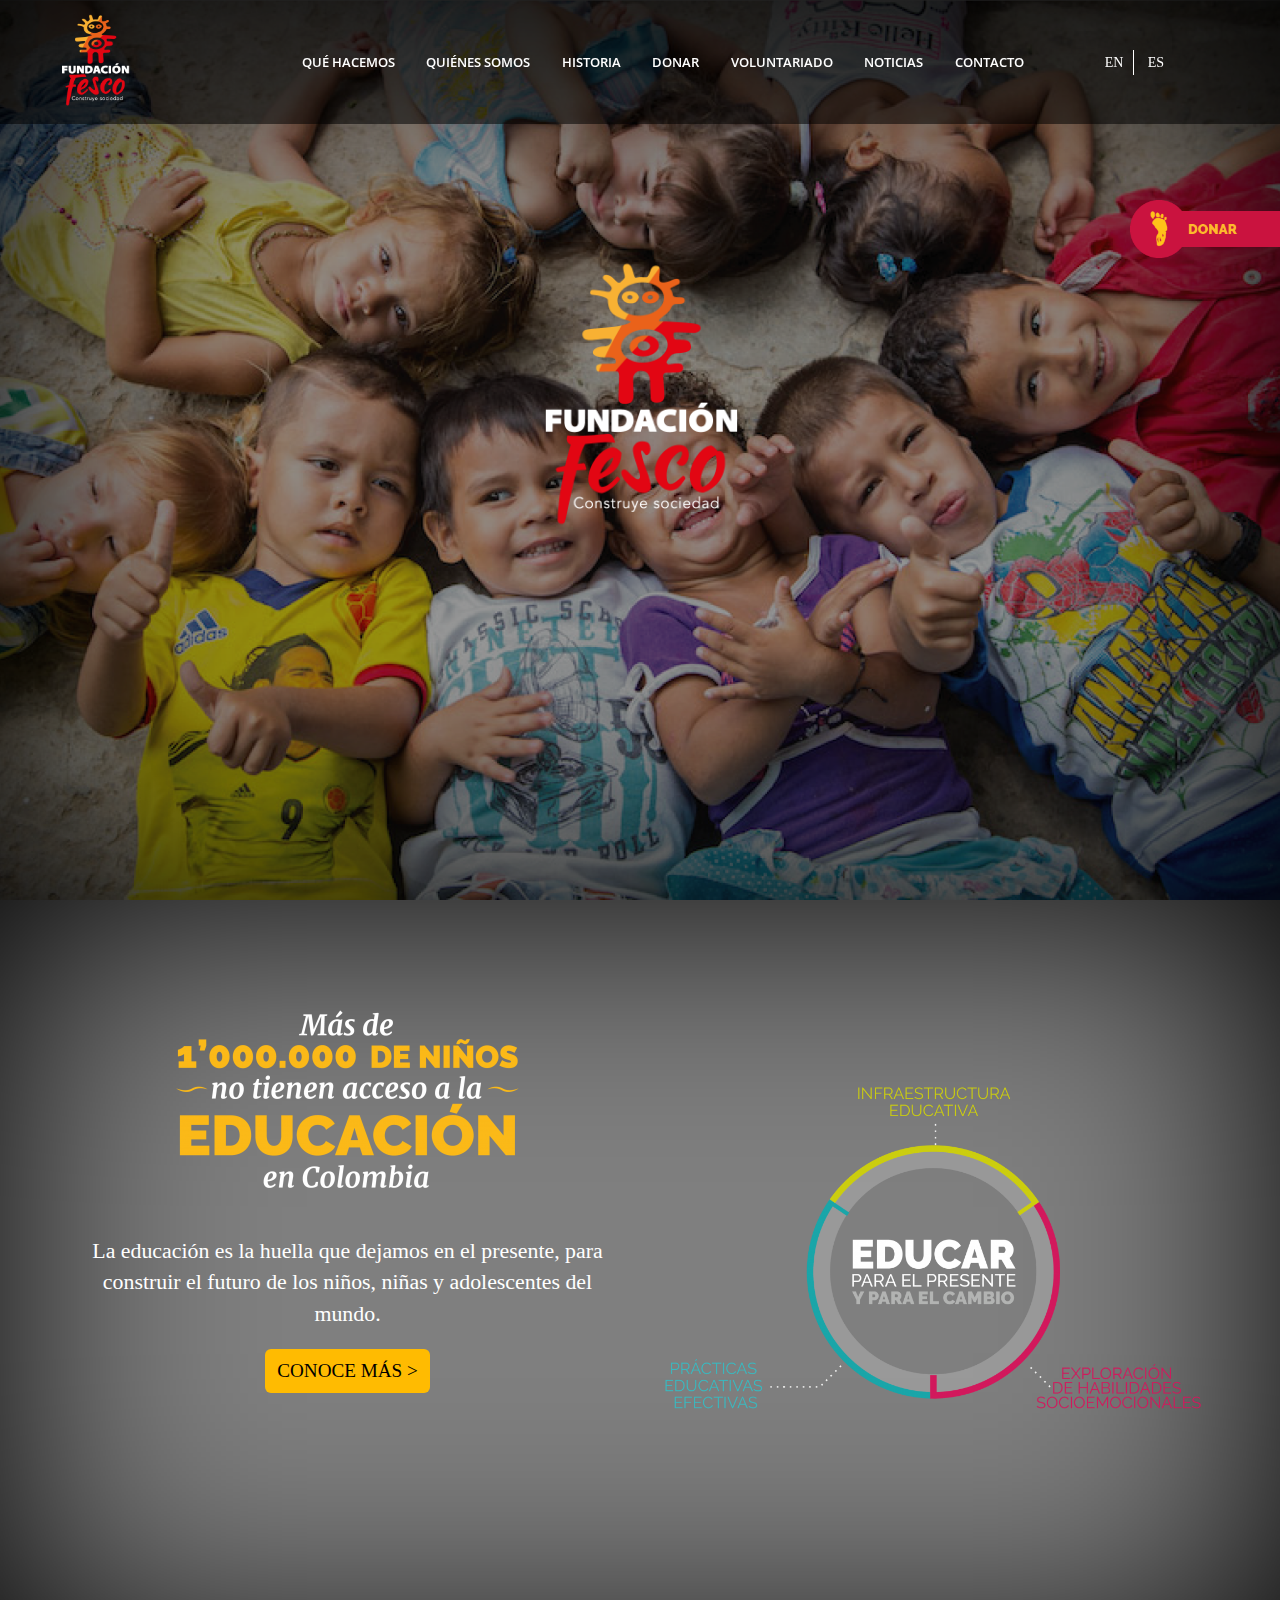
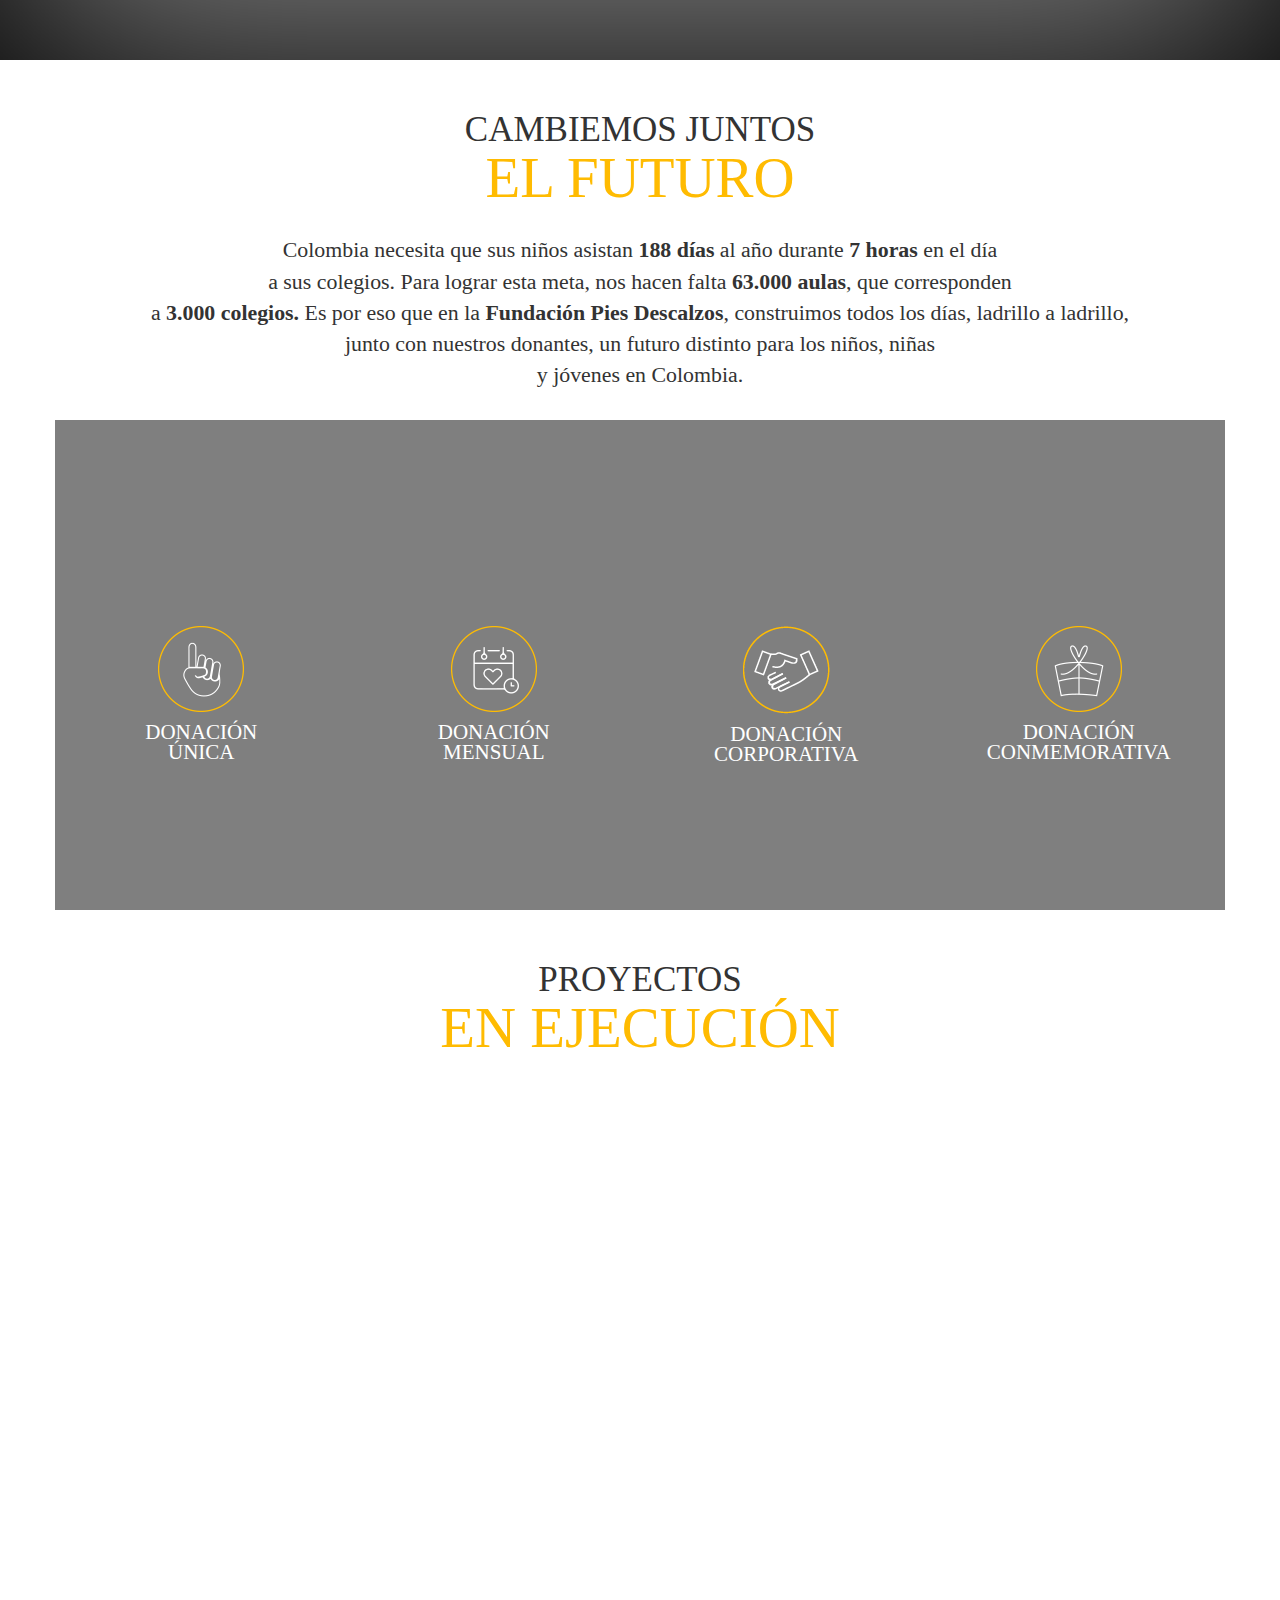
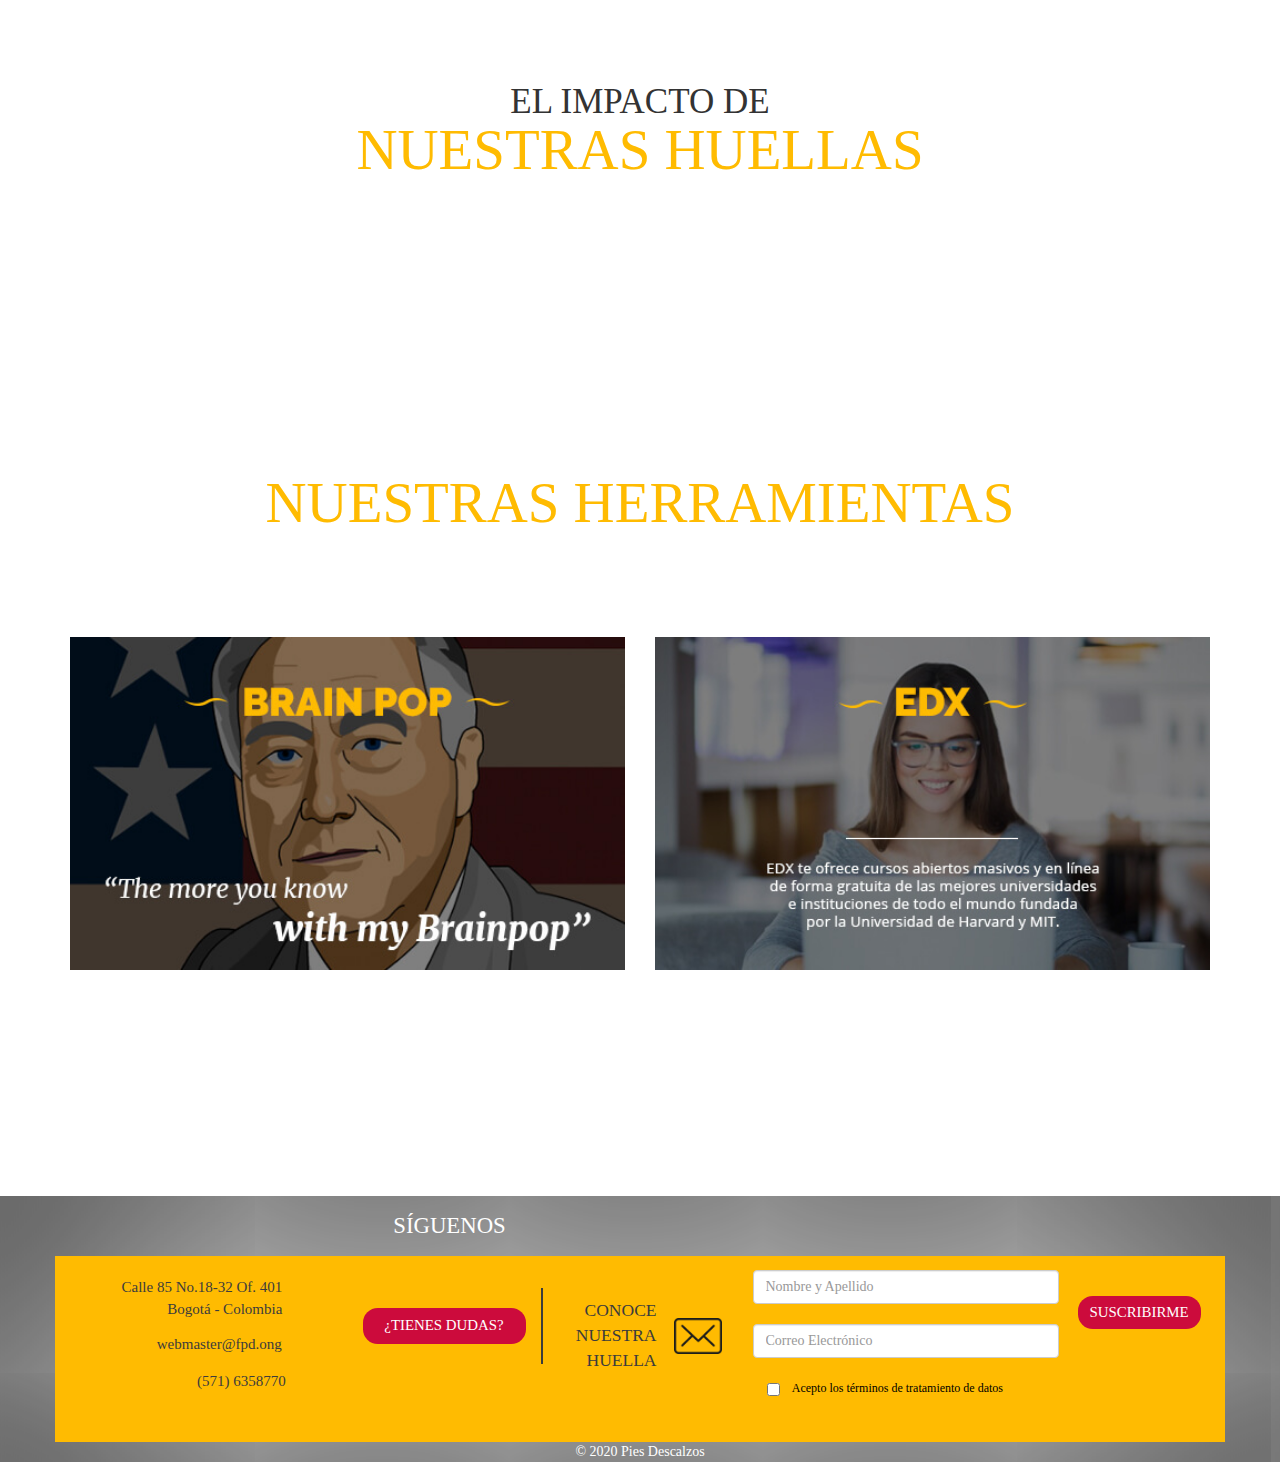
==== commit d21ab51d: "[FESCO] Add and change logo" ====
--- a/Inicio - Pies DescalzosPies Descalzos.html
+++ b/Inicio - Pies DescalzosPies Descalzos.html
@@ -117,7 +117,7 @@
                         <span class="icon-bar"></span>
                     </button>
                     <a class="navbar-brand" href="https://fundacionpiesdescalzos.com/">
-                        <img src="./Inicio - Pies DescalzosPies Descalzos_files/logo.png" alt="Fundación Pies Descalzos">
+                        <img src="./img/logo.png" alt="Fundacion Fesco">
                     </a>
                 </div>
                 <div class="collapse navbar-collapse" id="navbar">
@@ -167,7 +167,7 @@
         <div class="row" id="slider-img">
             <div class="container">
                 <div class="copy-video wow fadeInLeft" style="visibility: visible; animation-name: fadeInLeft;">
-                    <img src="./Inicio - Pies DescalzosPies Descalzos_files/1.-Home_Manifiesto-03-e1569962369963.png" alt="Inicio">
+                    <img src="img/copy-slider.png" alt="Inicio">
                 </div>
             </div>
         </div>
--- a/Inicio - Pies DescalzosPies Descalzos_files/theme.css
+++ b/Inicio - Pies DescalzosPies Descalzos_files/theme.css
@@ -3427,7 +3427,7 @@
 }
 
 .navbar-header .navbar-brand img {
-    max-width: 100%
+    max-width: 70px;
 }
 
 .navbar-header .navbar-toggle {
@@ -3662,10 +3662,12 @@
     background-position: 50%
 }
 
-@media (max-width:767px) {
-    body.page-template-home-tpl #slider-img #video-background {
-        display: none
-    }
+body.page-template-home-tpl #slider-img:before {
+    content: "";
+    position: absolute;
+    width: 100%;
+    height: 100%;
+    background: rgba(0, 0, 0, 0.4);
 }
 
 body.page-template-home-tpl #slider-img .copy-video {
@@ -3682,13 +3684,14 @@
 
 body.page-template-home-tpl #slider-img .copy-video img {
     display: block;
-    max-width: 100%
+    max-width: 200px;
+    margin: 0 auto;
 }
 
 @media (max-width:767px) {
     body.page-template-home-tpl #slider-img .copy-video img {
         margin: 1em auto;
-        max-width: 80%
+        margin: 0 auto;
     }
 }
 
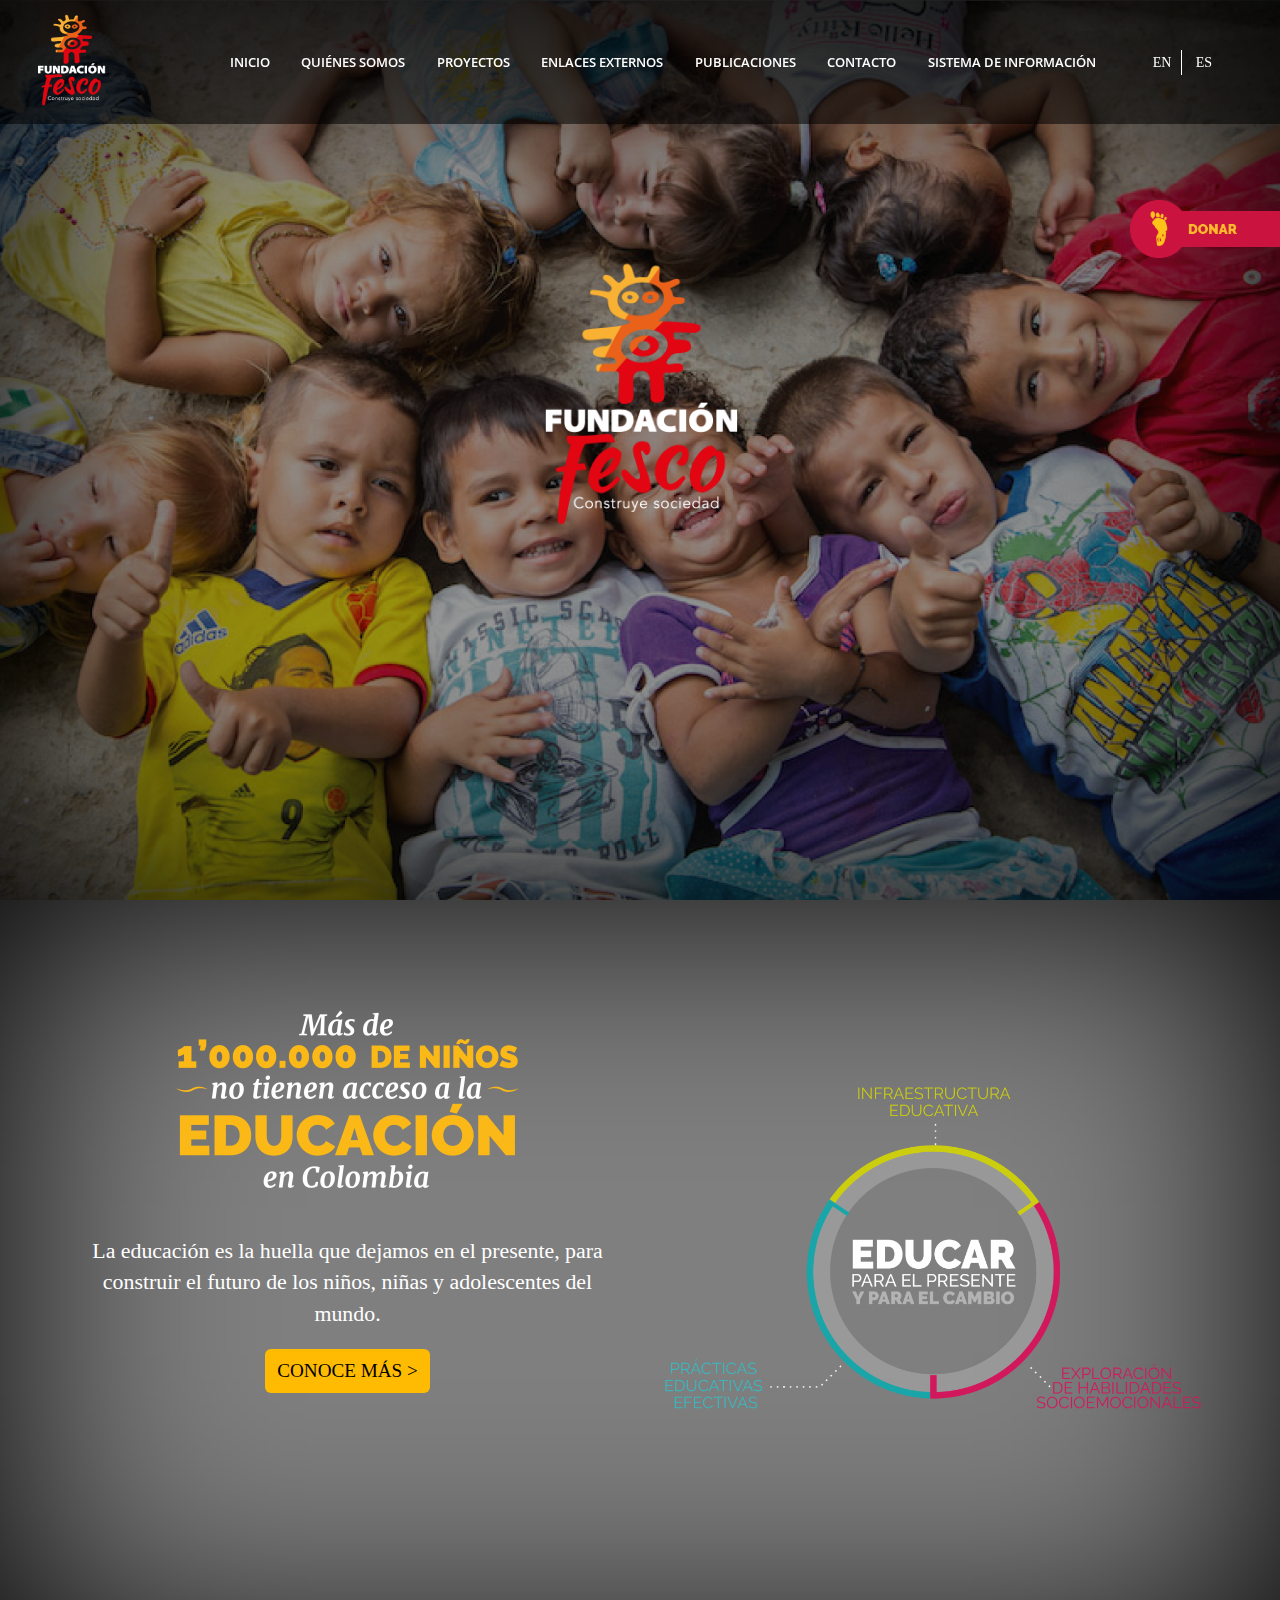
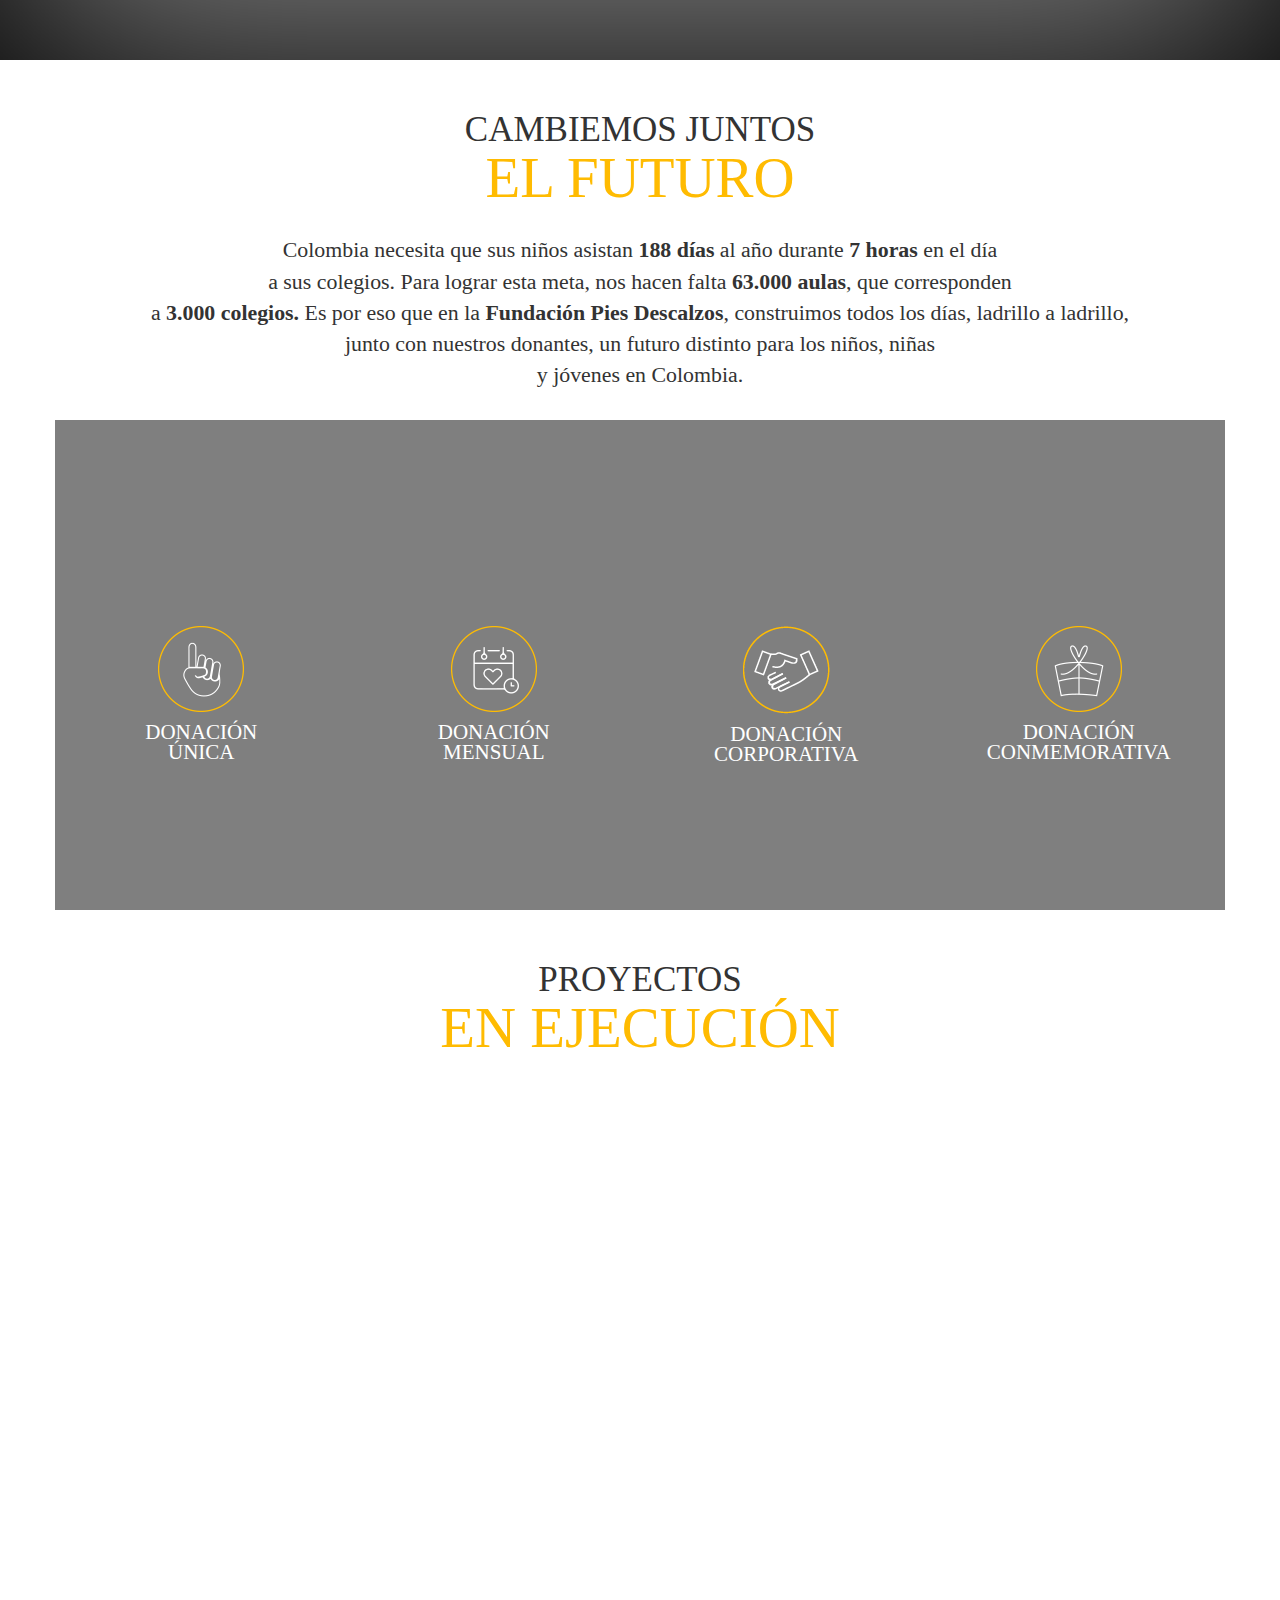
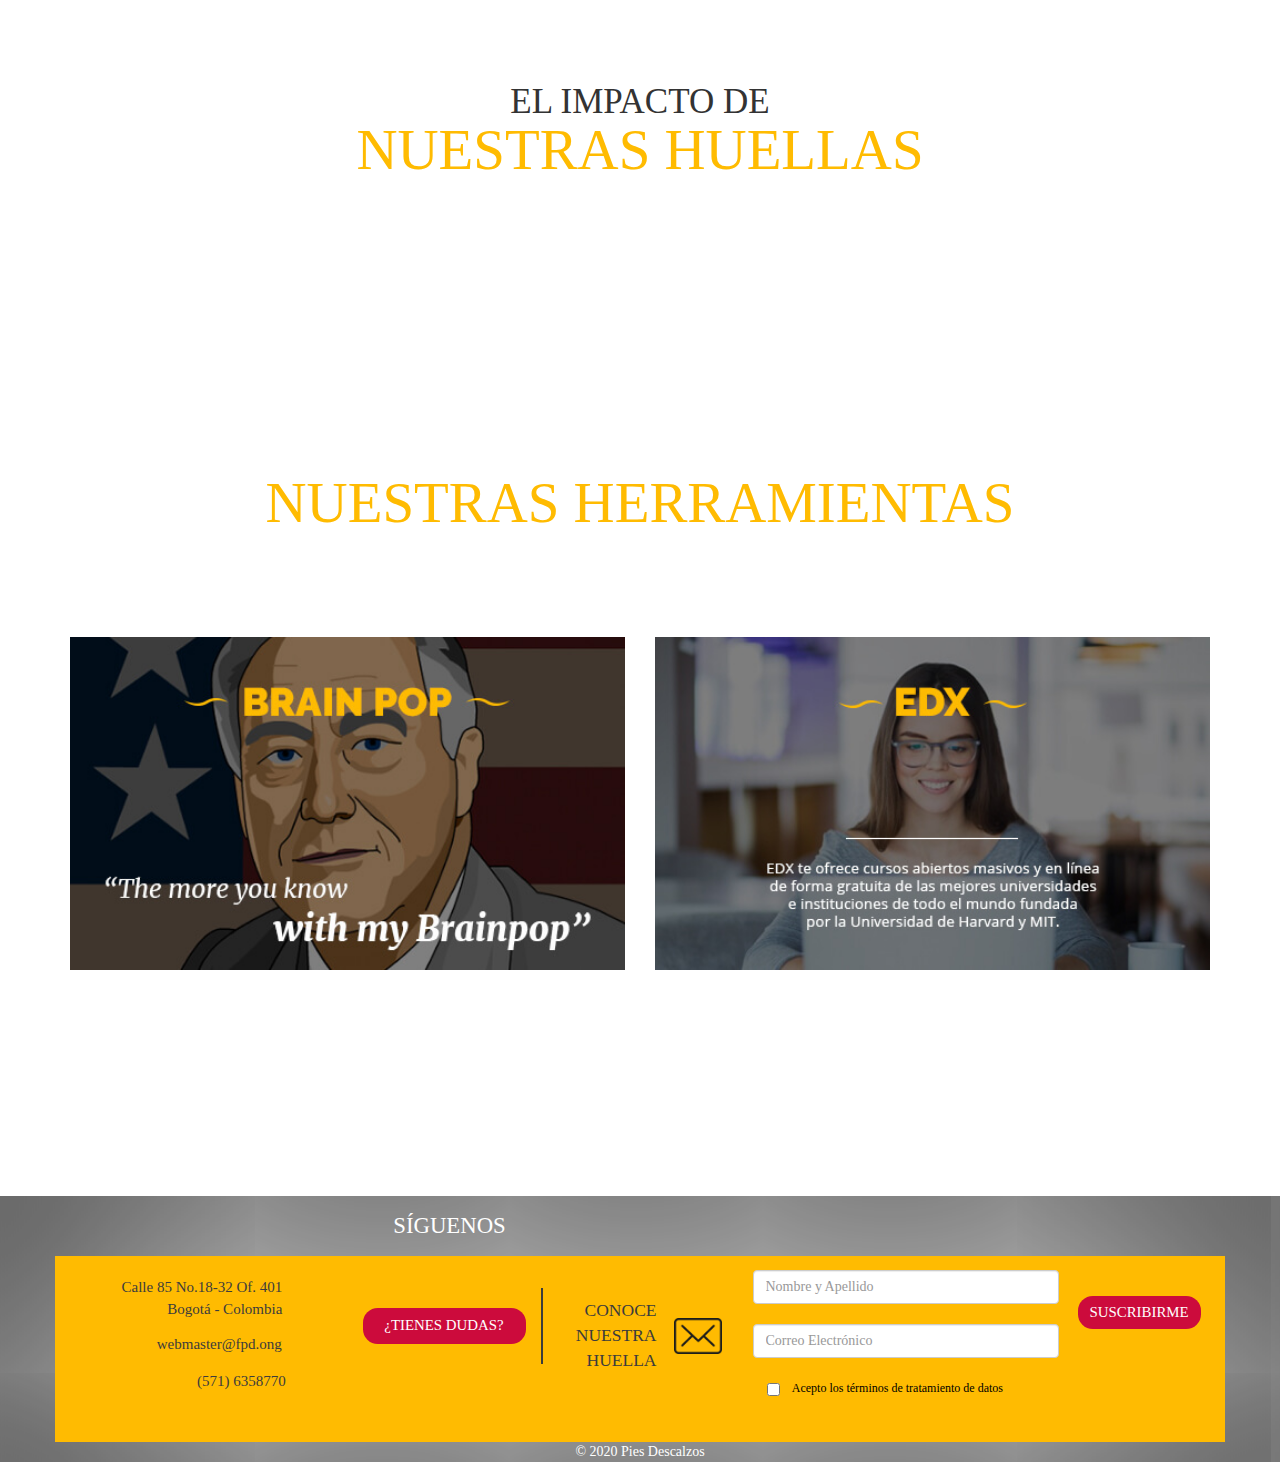
==== commit 17e7edf9: "[FESCO] [HOME] Change manu items" ====
--- a/Inicio - Pies DescalzosPies Descalzos.html
+++ b/Inicio - Pies DescalzosPies Descalzos.html
@@ -123,13 +123,27 @@
                 <div class="collapse navbar-collapse" id="navbar">
                     <div class="menu-menu-espanol-container">
                         <ul id="menu-menu-espanol-1" class="nav navbar-nav navbar-nav--left">
-                            <li class="menu-item menu-item-type-post_type menu-item-object-page menu-item-543"><a title="Qué Hacemos" href="https://fundacionpiesdescalzos.com/que-hacemos/">Qué Hacemos</a></li>
-                            <li class="menu-item menu-item-type-post_type menu-item-object-page menu-item-544"><a title="Quiénes Somos" href="https://fundacionpiesdescalzos.com/quienes-somos/">Quiénes Somos</a></li>
-                            <li class="menu-item menu-item-type-post_type menu-item-object-page menu-item-542"><a title="Historia" href="https://fundacionpiesdescalzos.com/historia/">Historia</a></li>
-                            <li class="menu-item menu-item-type-post_type menu-item-object-page menu-item-541"><a title="Donar" href="https://fundacionpiesdescalzos.com/donaciones/">Donar</a></li>
-                            <li class="menu-item menu-item-type-post_type menu-item-object-page menu-item-2132"><a title="Voluntariado" href="https://fundacionpiesdescalzos.com/voluntariado/">Voluntariado</a></li>
-                            <li class="menu-item menu-item-type-post_type menu-item-object-page menu-item-539"><a title="Noticias" href="https://fundacionpiesdescalzos.com/noticias/">Noticias</a></li>
-                            <li class="menu-item menu-item-type-post_type menu-item-object-page menu-item-540"><a title="Contacto" href="https://fundacionpiesdescalzos.com/contacto/">Contacto</a></li>
+                            <li class="menu-item menu-item-type-post_type menu-item-object-page menu-item-543">
+                                <a title="Qué Hacemos" href="https://fundacionpiesdescalzos.com/que-hacemos/">Inicio</a>
+                            </li>
+                            <li class="menu-item menu-item-type-post_type menu-item-object-page menu-item-544">
+                                <a title="Quiénes Somos" href="https://fundacionpiesdescalzos.com/quienes-somos/">Quiénes Somos</a>
+                            </li>
+                            <li class="menu-item menu-item-type-post_type menu-item-object-page menu-item-542">
+                                <a title="Historia" href="https://fundacionpiesdescalzos.com/historia/">Proyectos</a>
+                            </li>
+                            <li class="menu-item menu-item-type-post_type menu-item-object-page menu-item-541">
+                                <a title="Donar" href="https://fundacionpiesdescalzos.com/donaciones/">Enlaces Externos</a>
+                            </li>
+                            <li class="menu-item menu-item-type-post_type menu-item-object-page menu-item-2132">
+                                <a title="Voluntariado" href="https://fundacionpiesdescalzos.com/voluntariado/">Publicaciones</a>
+                            </li>
+                            <li class="menu-item menu-item-type-post_type menu-item-object-page menu-item-539">
+                                <a title="Noticias" href="https://fundacionpiesdescalzos.com/noticias/">Contacto</a>
+                            </li>
+                            <li class="menu-item menu-item-type-post_type menu-item-object-page menu-item-540">
+                                <a title="Contacto" href="https://fundacionpiesdescalzos.com/contacto/">Sistema de información</a>
+                            </li>
                         </ul>
                     </div>
                     <div class="wpml-ls-statics-shortcode_actions wpml-ls wpml-ls-legacy-list-horizontal">
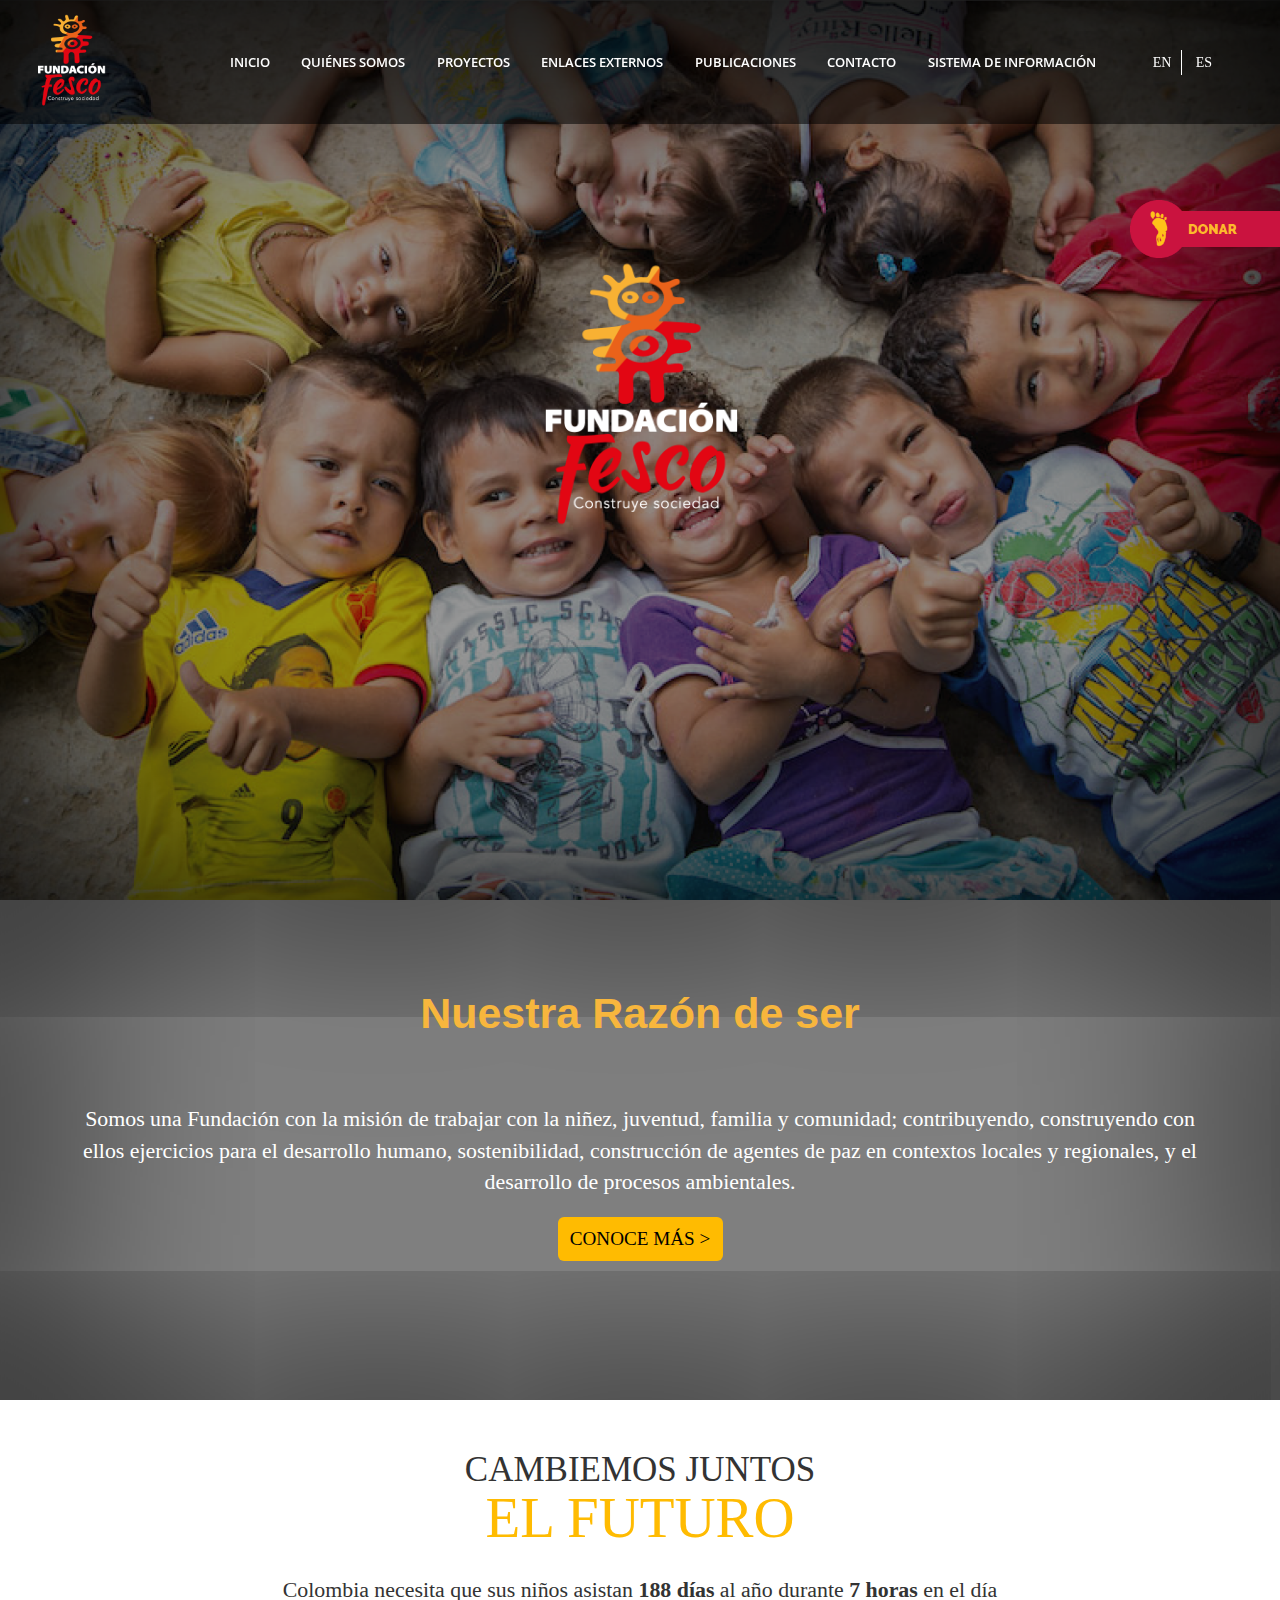
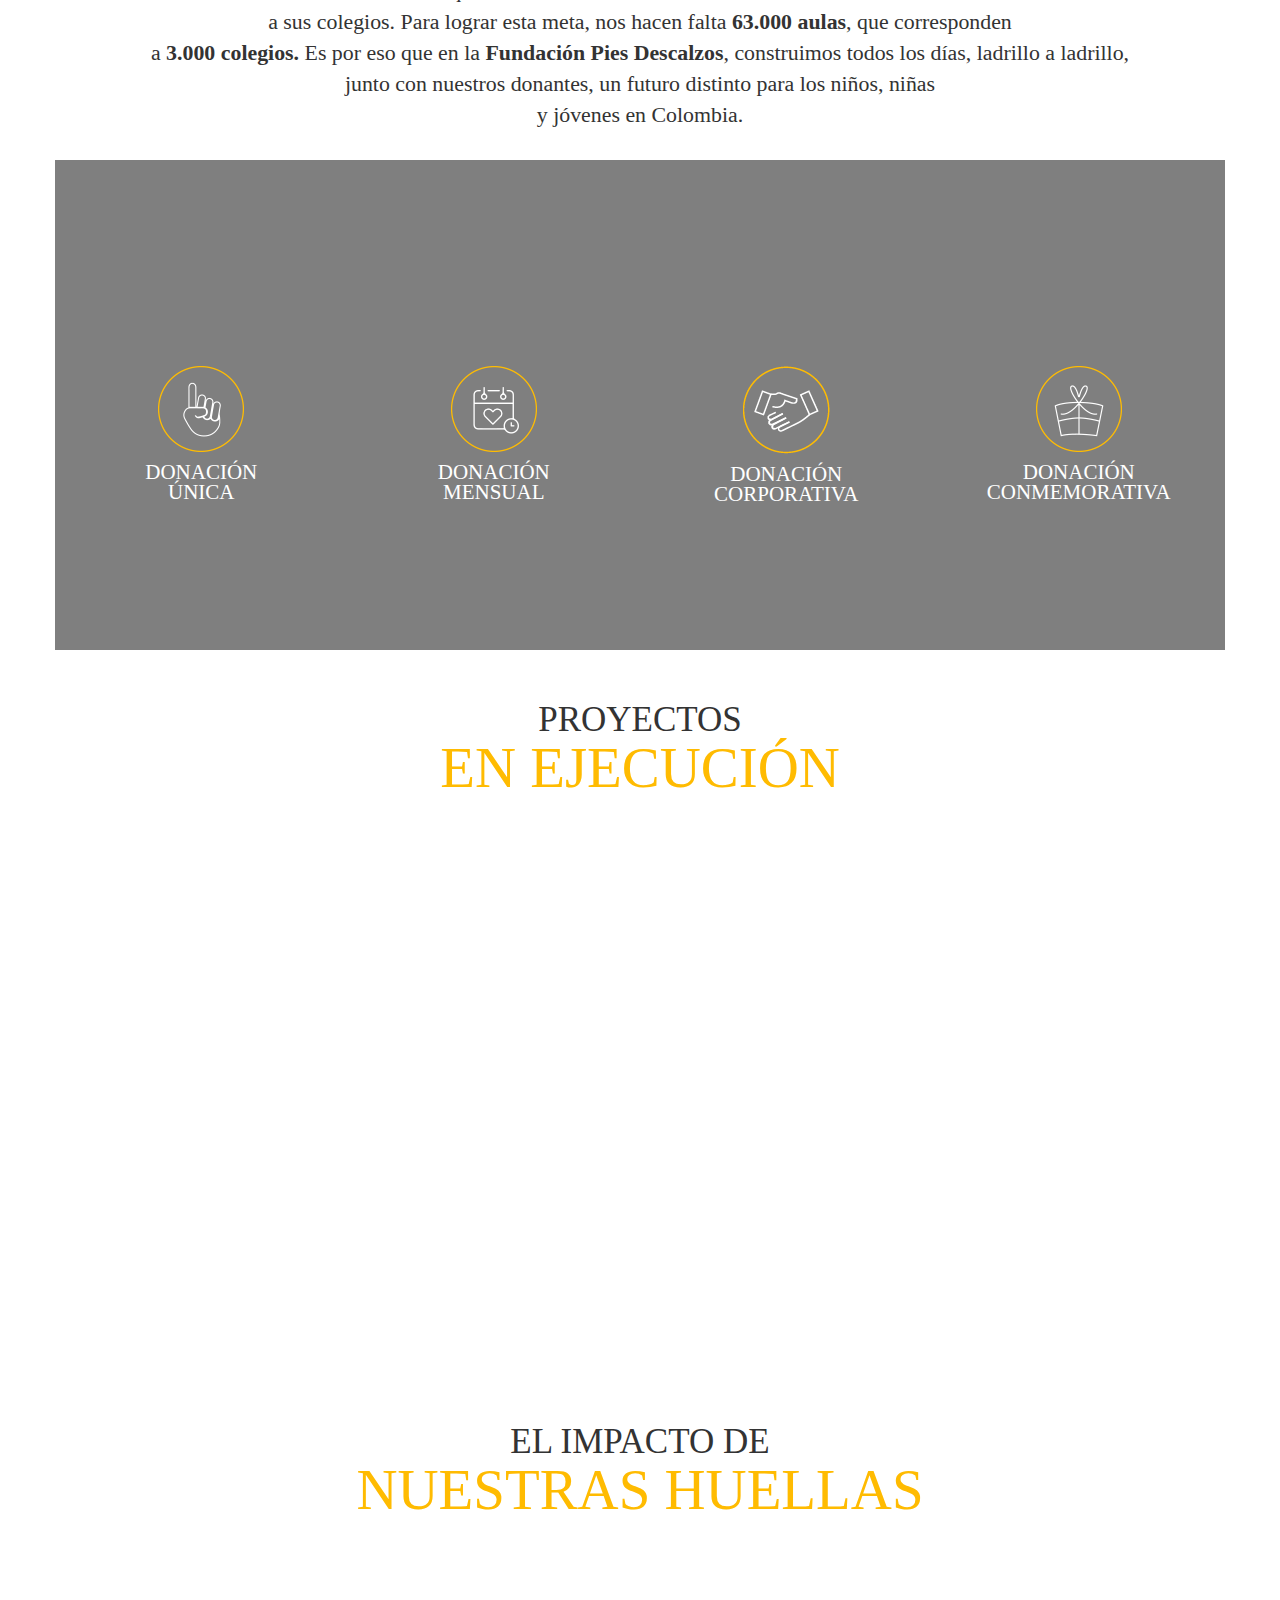
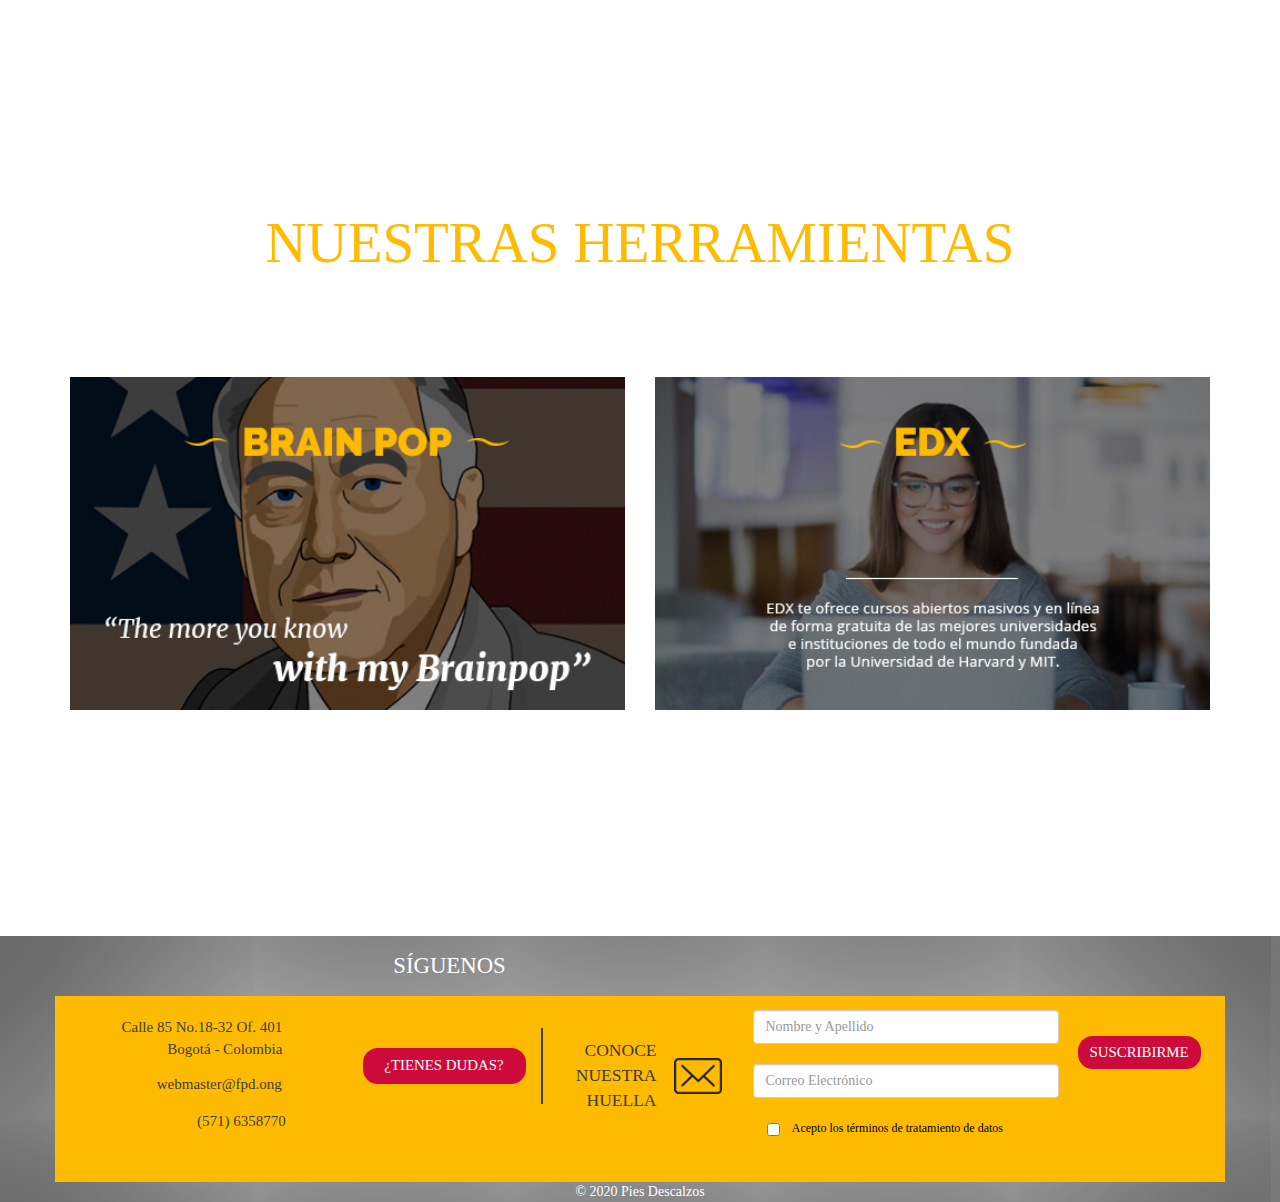
==== commit f3e55c5d: "[FESCO] [HOME] Add section hover" ====
--- a/Inicio - Pies DescalzosPies Descalzos.html
+++ b/Inicio - Pies DescalzosPies Descalzos.html
@@ -188,18 +188,16 @@
     </div>
 
     <div class="container-fluid">
-        <div class="row" id="infographics-container">
+        <div class="row" id="banner-section-bg-subtitle">
             <div class="container">
-                <div class="col-md-6 text wow fadeInLeft" data-wow-duration="0.5s" data-wow-delay="1s" style="visibility: visible; animation-duration: 0.5s; animation-delay: 1s; animation-name: fadeInLeft;">
+                <div class="col-md-12 text wow fadeInLeft" data-wow-duration="0.5s" data-wow-delay="1s" style="visibility: visible; animation-duration: 0.5s; animation-delay: 1s; animation-name: fadeInLeft;">
                     <h2>
-	    			<img src="./Inicio - Pies DescalzosPies Descalzos_files/1.-Home_Acceso-01-e1564070833444.png" alt="Inicio">
-	    		</h2>
+	    			    Nuestra Razón de ser
+	    		    </h2>
                     <div class="text-body wow fadeInLeft" style="visibility: visible; animation-name: fadeInLeft;">
-                        La educación es la huella que dejamos en el presente, para construir el futuro de los niños, niñas y adolescentes del mundo. <a href="https://fundacionpiesdescalzos.com/que-hacemos/" class="wow bounceIn" data-wow-duration="0.5s" data-wow-delay="1s" style="visibility: visible; animation-duration: 0.5s; animation-delay: 1s; animation-name: bounceIn;">Conoce más &gt;</a>
-                    </div>
-                </div>
-                <div class="col-md-6 image wow slideInOut animated" data-wow-duration="1s" data-wow-delay="1s" style="visibility: visible; animation-duration: 1s; animation-delay: 1s;">
-                    <img class="wow zoomIn" data-wow-duration="1.5s" data-wow-delay="1s" src="./Inicio - Pies DescalzosPies Descalzos_files/1.-Home_Legado-02-e1569964553859.png" alt="Inicio" style="visibility: visible; animation-duration: 1.5s; animation-delay: 1s; animation-name: zoomIn;">
+                        Somos una Fundación con la misión de trabajar con <span>la niñez, juventud, familia y comunidad</span>; contribuyendo, construyendo con ellos ejercicios para el desarrollo humano, sostenibilidad, construcción de agentes de paz en contextos locales y regionales, y el desarrollo de  procesos ambientales.
+                        <a href="https://fundacionpiesdescalzos.com/que-hacemos/" class="wow bounceIn" data-wow-duration="0.5s" data-wow-delay="1s" style="visibility: visible; animation-duration: 0.5s; animation-delay: 1s; animation-name: bounceIn;">Conoce más &gt;</a>
+                    </div>
                 </div>
             </div>
         </div>
--- a/Inicio - Pies DescalzosPies Descalzos_files/theme.css
+++ b/Inicio - Pies DescalzosPies Descalzos_files/theme.css
@@ -3702,41 +3702,50 @@
     }
 }
 
-body.page-template-home-tpl #infographics-container {
-    height: 760px;
+body.page-template-home-tpl #banner-section-bg-subtitle {
+    height: 500px;
     width: 100%;
     position: relative;
     box-shadow: inset 0 0 60em #000;
-    background-image: url(../css/7d2b4ebeab1cd6b99e57fdd147e2203d.jpg);
+    background-image: url(../img/banner-our.png);
     background-attachment: fixed;
     background-size: cover;
     background-position: top
 }
 
-body.page-template-home-tpl #infographics-container:after {
+#banner-section-bg-subtitle h2 {
+    color: #F7B63D;
+    font-size: 4.3rem;
+    margin-bottom: 67px;
+    font-family: Arial;
+    font-weight: bold;
+    text-align: center;
+}
+
+body.page-template-home-tpl #banner-section-bg-subtitle:after {
     opacity: .2;
     z-index: 0!important
 }
 
-body.page-template-home-tpl #infographics-container .text {
+body.page-template-home-tpl #banner-section-bg-subtitle .text {
     position: relative;
     z-index: 1;
     padding-top: 5em
 }
 
-body.page-template-home-tpl #infographics-container .text img {
+body.page-template-home-tpl #banner-section-bg-subtitle .text img {
     max-width: 100%;
     display: block;
     margin: 1em auto
 }
 
-body.page-template-home-tpl #infographics-container .text .text-body {
+body.page-template-home-tpl #banner-section-bg-subtitle .text .text-body {
     color: #fff;
     font-size: 1.5625em;
     text-align: center
 }
 
-body.page-template-home-tpl #infographics-container .text .text-body a {
+body.page-template-home-tpl #banner-section-bg-subtitle .text .text-body a {
     display: block;
     width: 165px;
     height: 44px;
@@ -3750,33 +3759,33 @@
     margin: 1em auto
 }
 
-body.page-template-home-tpl #infographics-container .image {
+body.page-template-home-tpl #banner-section-bg-subtitle .image {
     position: relative;
     z-index: 1;
     max-width: 100%;
     padding-top: 10em
 }
 
-body.page-template-home-tpl #infographics-container .image img {
+body.page-template-home-tpl #banner-section-bg-subtitle .image img {
     display: block;
     margin: 1em auto;
     max-width: 100%
 }
 
 @media (max-width:767px) {
-    body.page-template-home-tpl #infographics-container .image {
+    body.page-template-home-tpl #banner-section-bg-subtitle .image {
         padding-top: 2em
     }
 }
 
 @media (max-width:767px) {
-    body.page-template-home-tpl #infographics-container {
+    body.page-template-home-tpl #banner-section-bg-subtitle {
         height: auto;
         min-height: 100vh
     }
 }
 
-body.page-template-home-tpl #infographics-container:after {
+body.page-template-home-tpl #banner-section-bg-subtitle:after {
     content: "";
     display: block;
     position: absolute;
